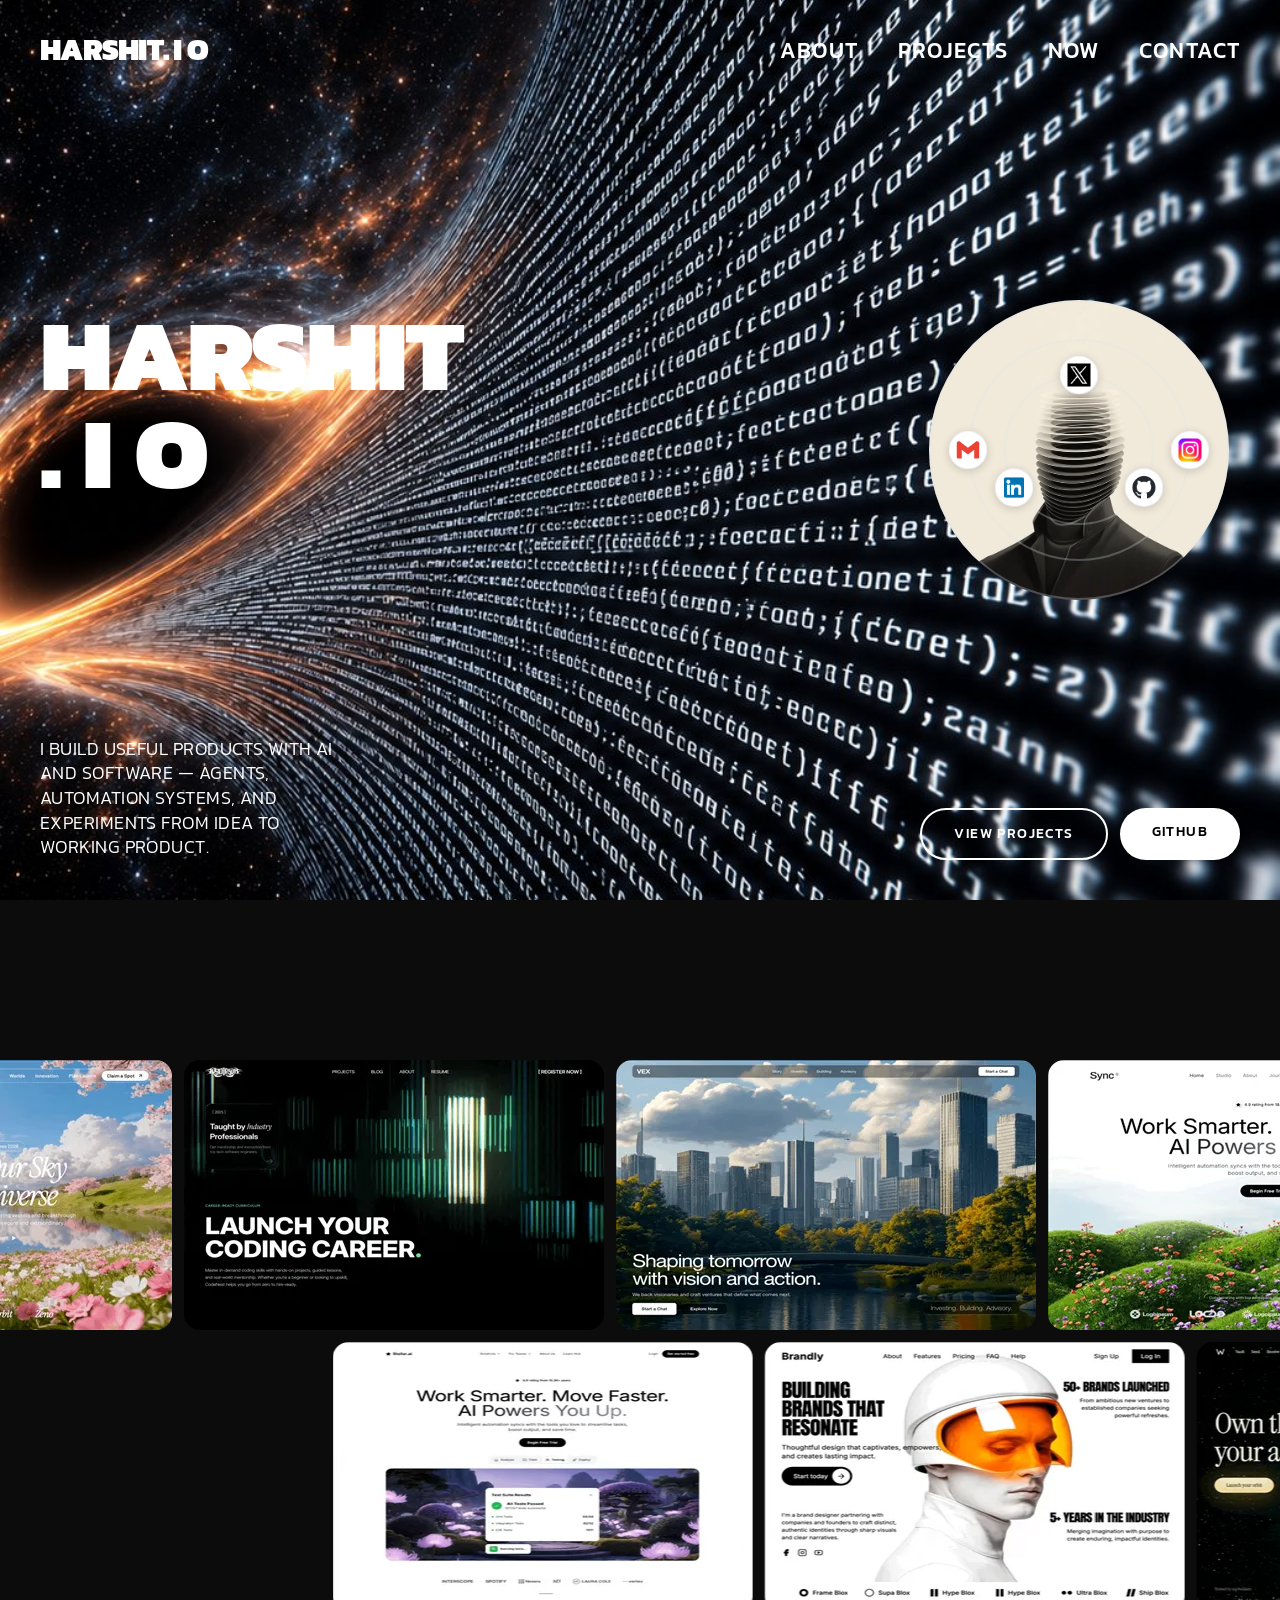
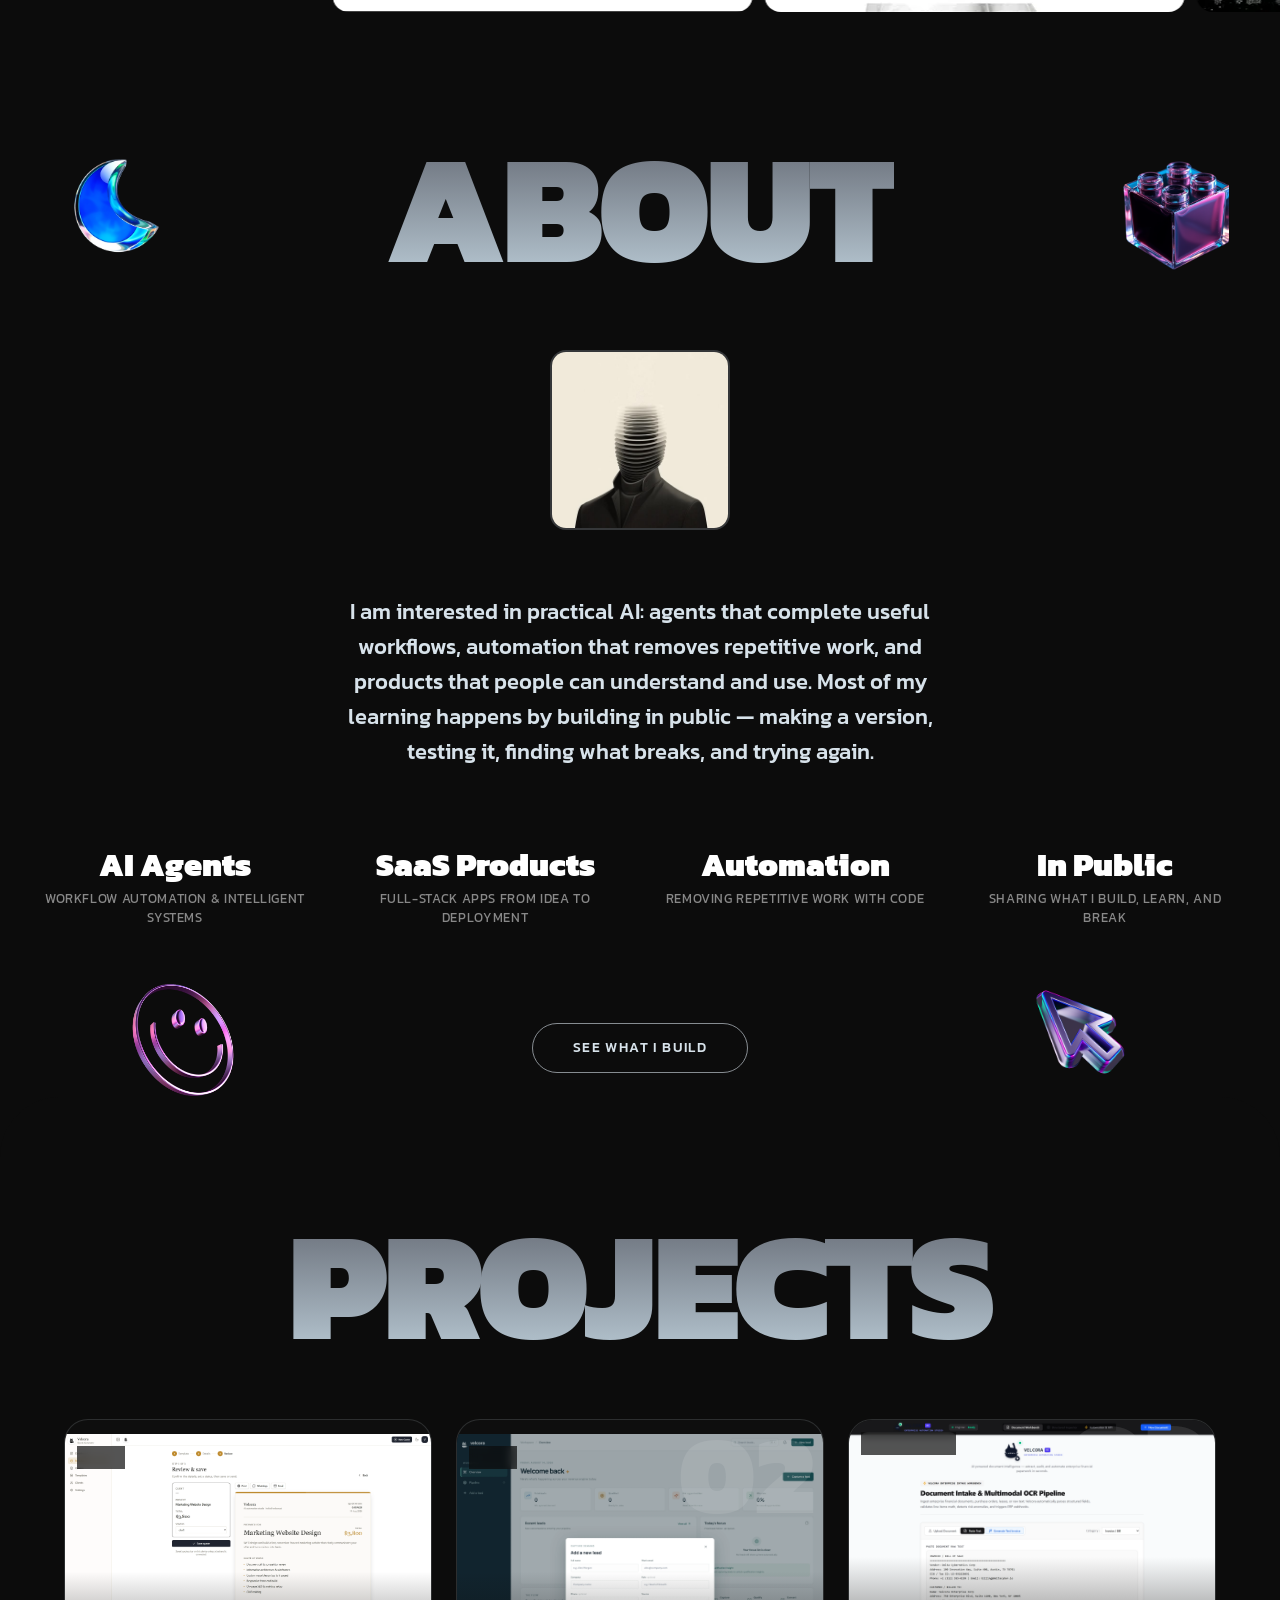
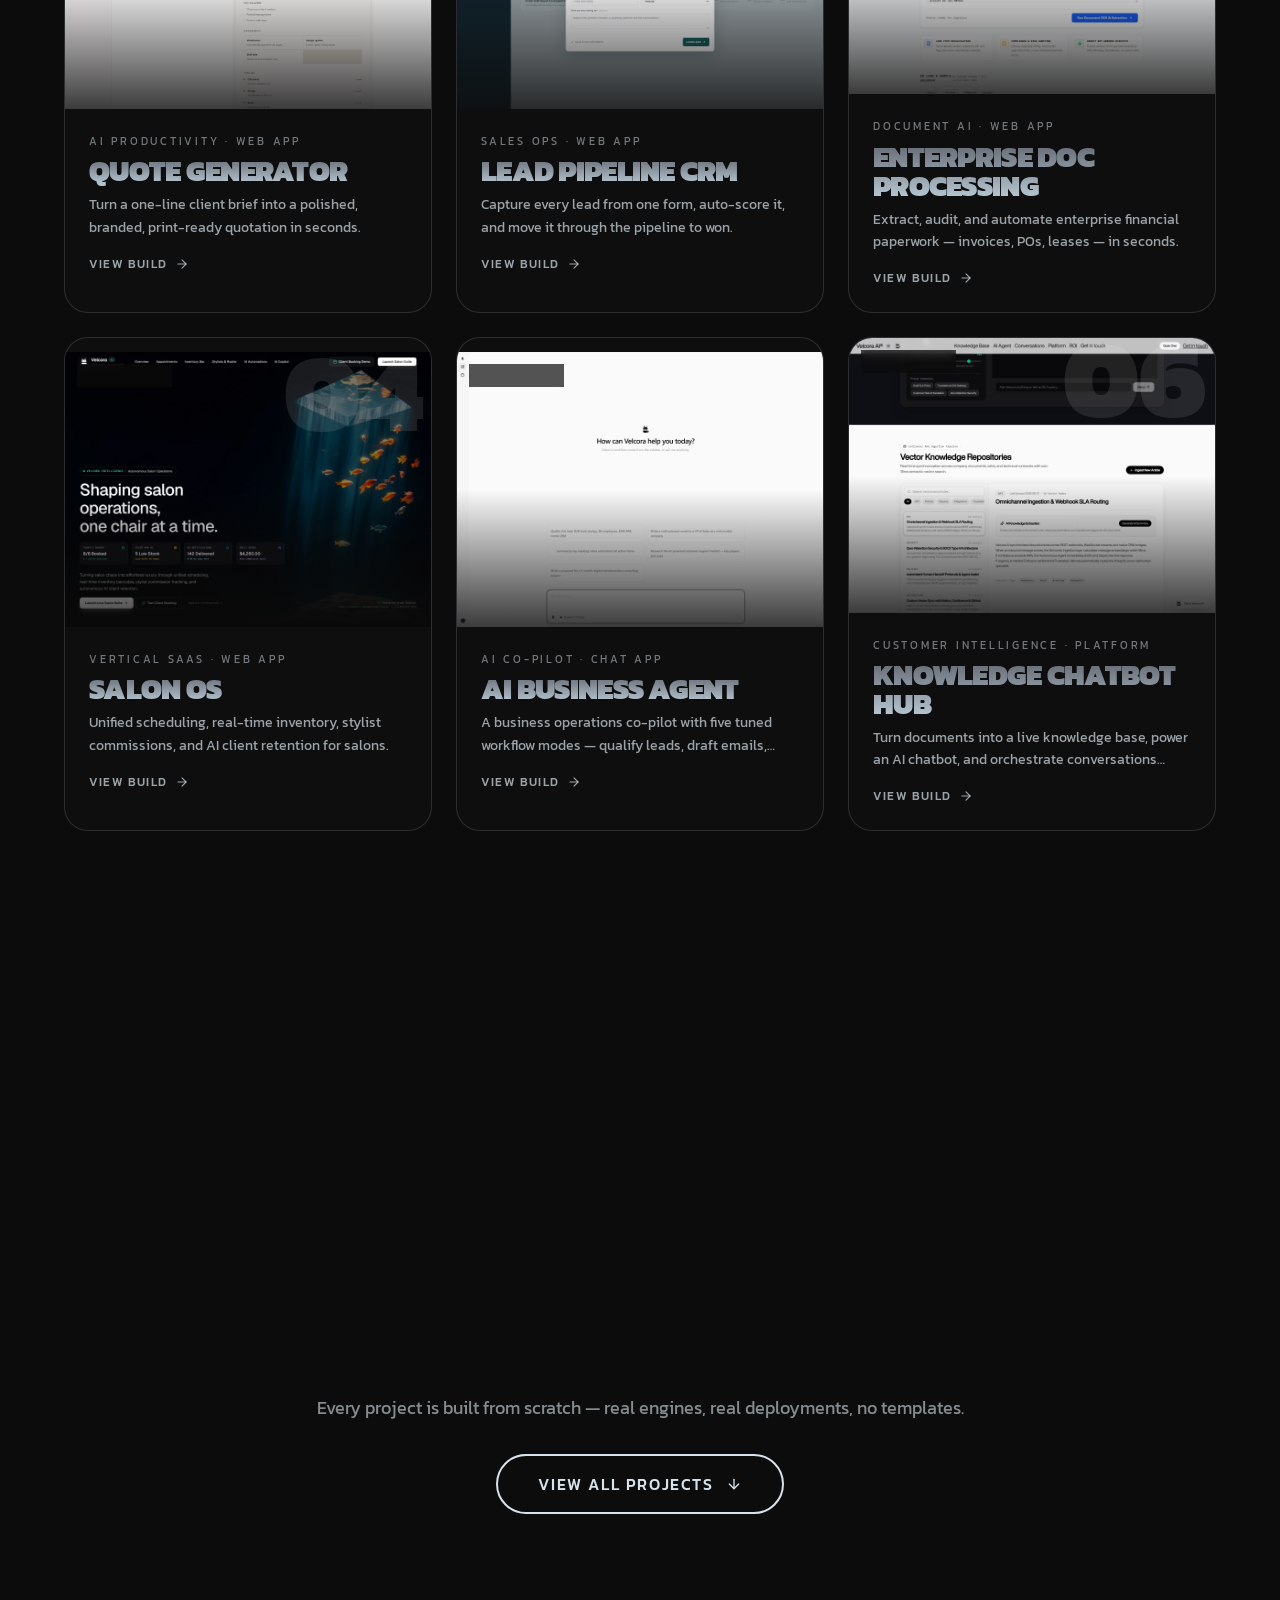
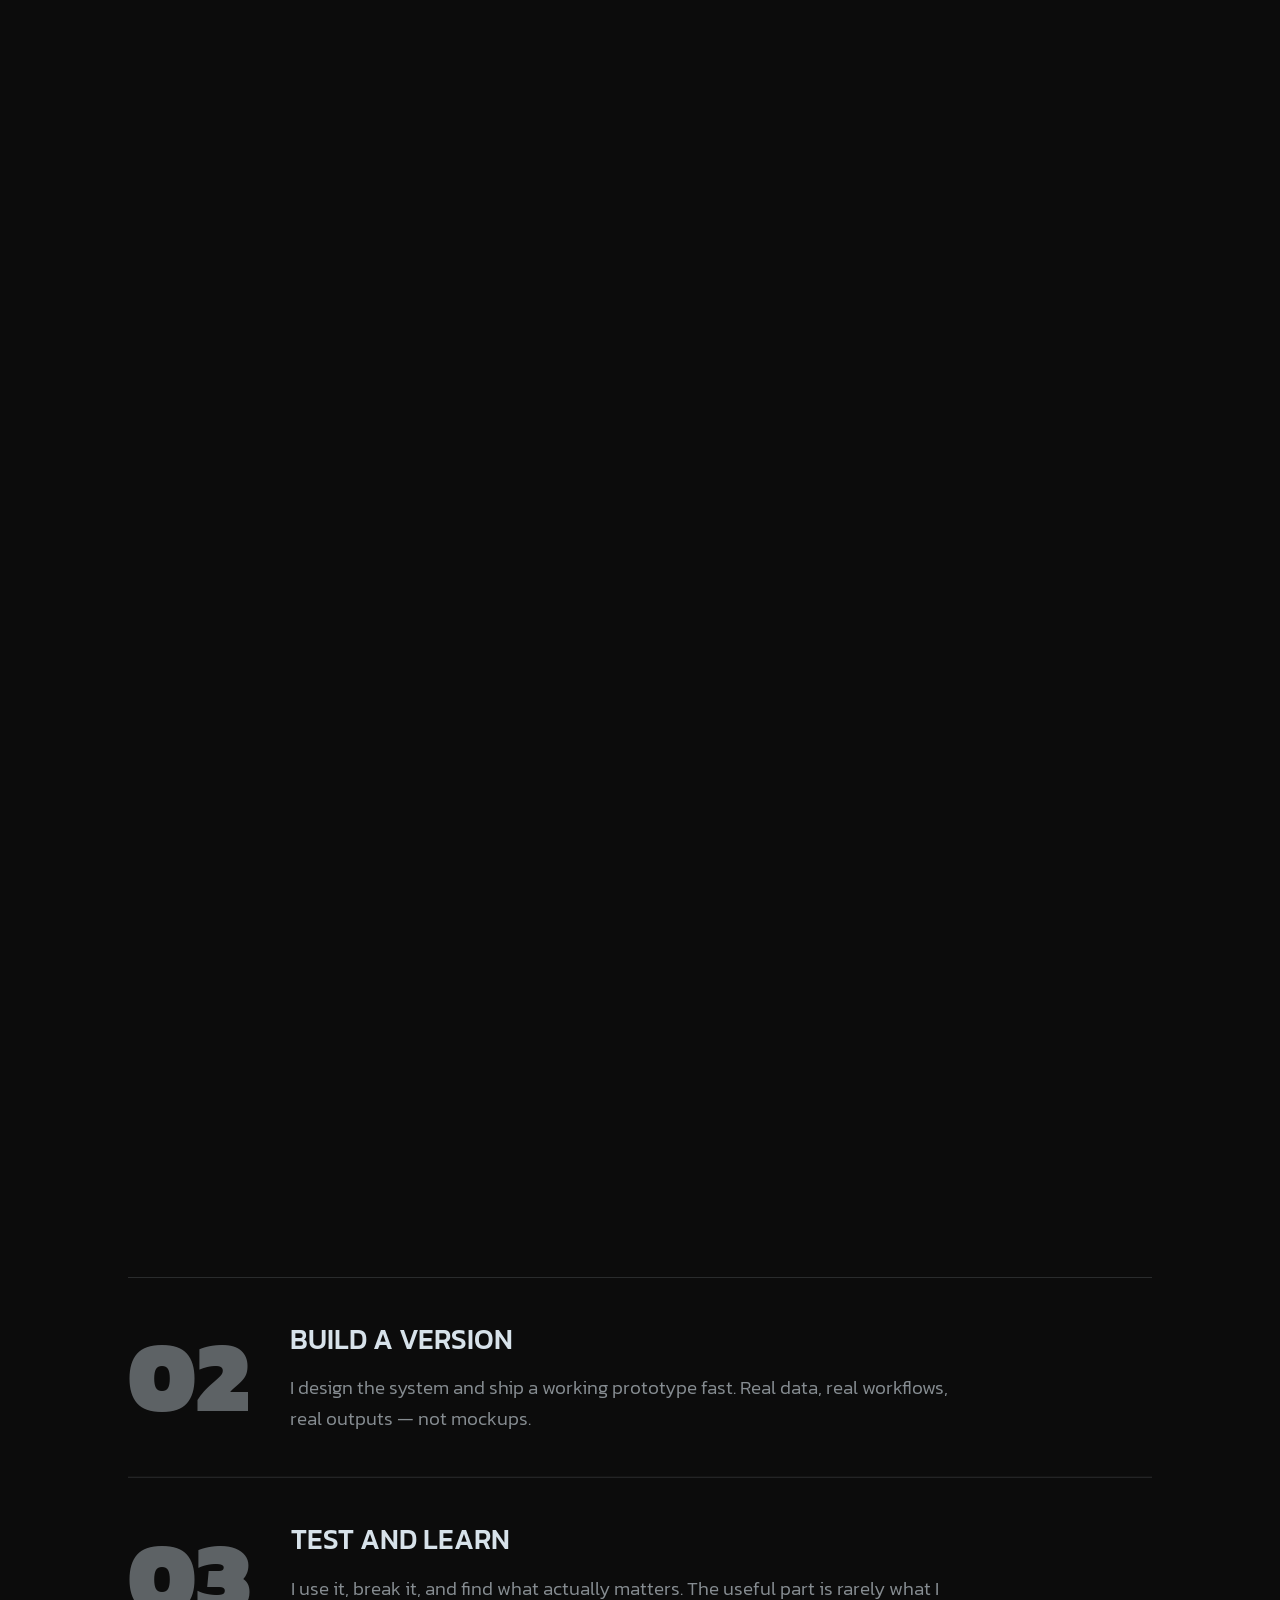
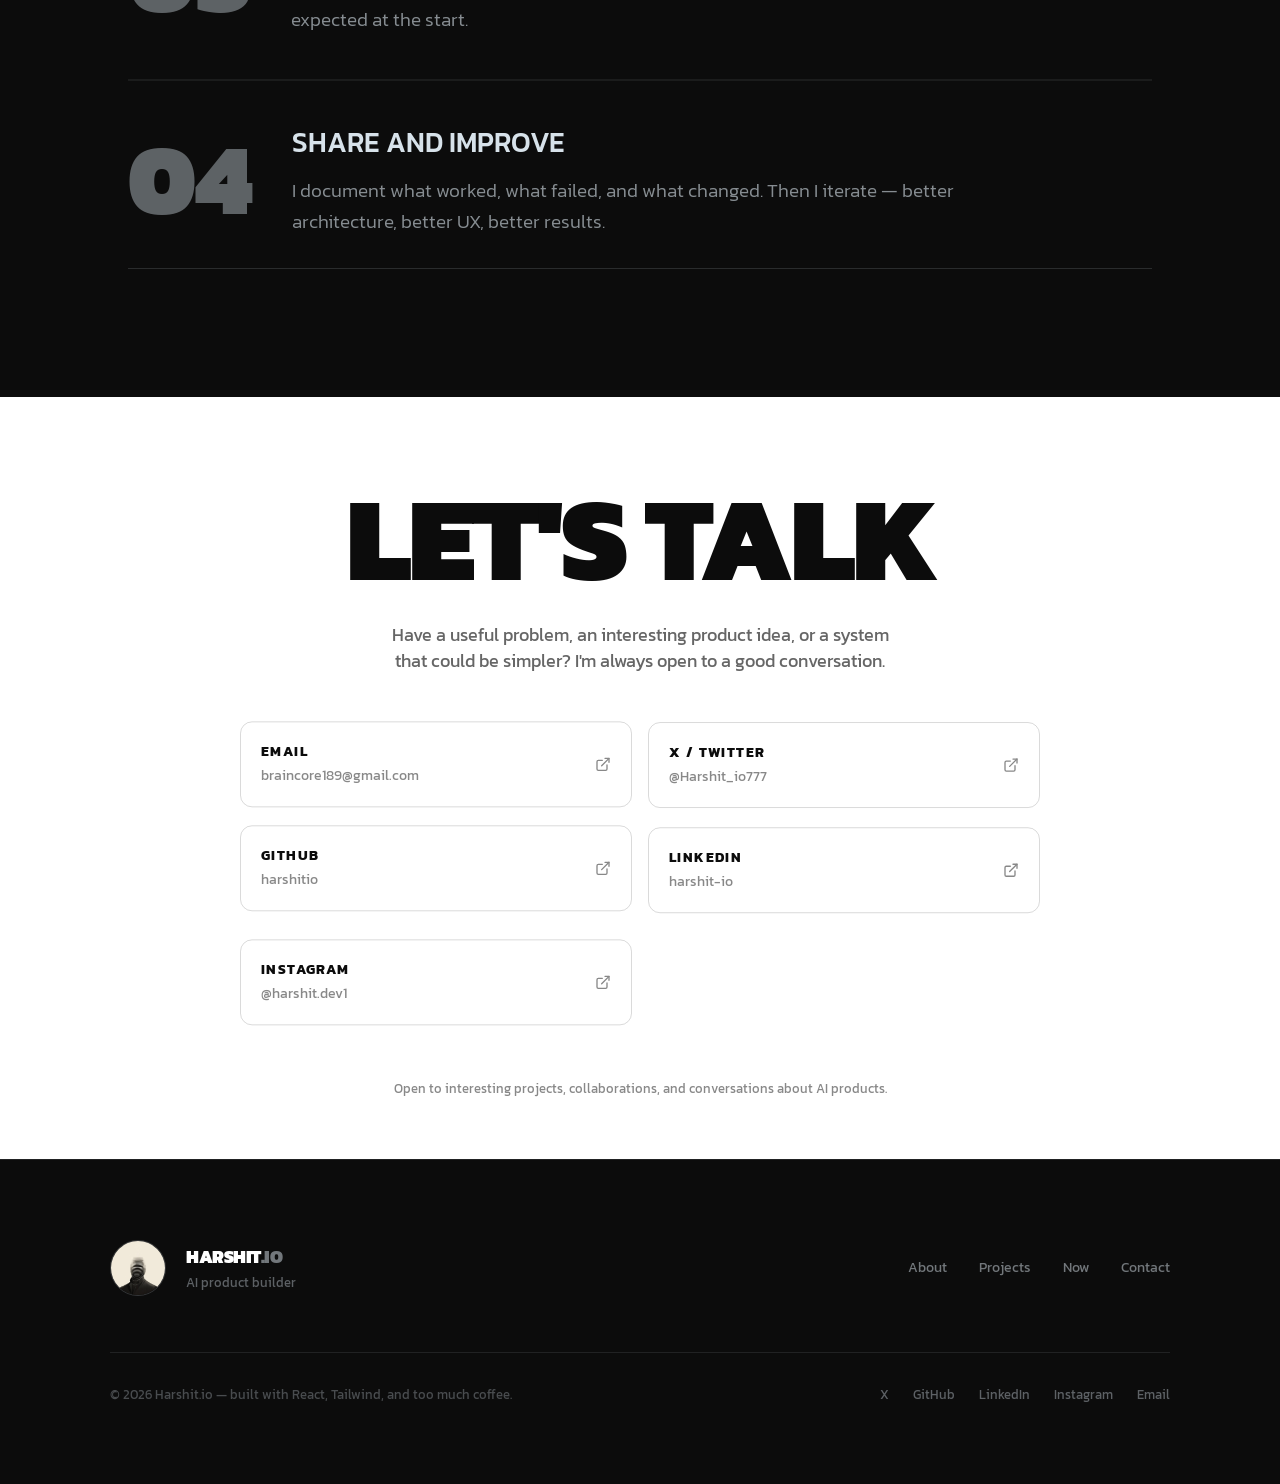
==== index.html @ 34a19efb "Point X links to new profile Harshit_io777" ====
<!doctype html>
<html lang="en">
  <head>
    <meta charset="UTF-8" />
    <meta name="viewport" content="width=device-width, initial-scale=1.0" />
    <title>Harshit — AI Product Builder</title>
    <meta
      name="description"
      content="Harshit builds useful products with AI and software — agents, automation systems, SaaS tools, and experiments from idea to working product."
    />
    <meta name="robots" content="index, follow" />
    <meta name="theme-color" content="#0C0C0C" />
    <link rel="canonical" href="https://harshitio.github.io/" />
    <link rel="icon" type="image/svg+xml" href="/favicon.svg?v=4" />
    <link rel="icon" type="image/png" href="/favicon.png?v=4" />
    <link rel="apple-touch-icon" href="/apple-touch-icon.png?v=4" />

    <meta property="og:type" content="website" />
    <meta property="og:site_name" content="Harshit" />
    <meta property="og:title" content="Harshit — AI Product Builder" />
    <meta
      property="og:description"
      content="AI agents, automation systems, and experiments from idea to working product."
    />
    <meta property="og:url" content="https://harshitio.github.io/" />
    <meta property="og:image" content="https://harshitio.github.io/og-image.jpg" />
    <meta property="og:image:width" content="1200" />
    <meta property="og:image:height" content="630" />
    <meta property="og:image:alt" content="Harshit" />
    <meta name="twitter:card" content="summary_large_image" />
    <meta name="twitter:title" content="Harshit — AI Product Builder" />
    <meta
      name="twitter:description"
      content="AI agents, automation systems, and experiments from idea to working product."
    />
    <meta name="twitter:image" content="https://harshitio.github.io/og-image.jpg" />

    <link rel="preconnect" href="https://fonts.googleapis.com" />
    <link rel="preconnect" href="https://fonts.gstatic.com" crossorigin />
    <link
      href="https://fonts.googleapis.com/css2?family=Kanit:wght@300;400;500;600;700;900&display=swap"
      rel="stylesheet"
    />
    <link
      rel="preload"
      as="image"
      href="/hero/blackhole.jpg"
      fetchpriority="high"
    />

    <script type="application/ld+json">
      {
        "@context": "https://schema.org",
        "@type": "Person",
        "name": "Harshit",
        "url": "https://harshitio.github.io",
        "jobTitle": "AI Product Builder",
        "description": "Builds useful products with AI and software — agents, automation systems, SaaS tools, and experiments.",
        "sameAs": [
          "https://x.com/Harshit_io777",
          "https://github.com/harshitio",
          "https://www.linkedin.com/in/harshit-io-43661b42b/"
        ]
      }
    </script>
    <script type="module" crossorigin src="/assets/index-DzTo0G8E.js"></script>
    <link rel="stylesheet" crossorigin href="/assets/index-vPyxjmoS.css">
  </head>
  <body>
    <div id="root"></div>
  </body>
</html>
---- assets/index-vPyxjmoS.css ----
*,:before,:after{box-sizing:border-box;border:0 solid #e5e7eb}:before,:after{--tw-content:""}html,:host{-webkit-text-size-adjust:100%;tab-size:4;font-feature-settings:normal;font-variation-settings:normal;-webkit-tap-highlight-color:transparent;font-family:ui-sans-serif,system-ui,sans-serif,Apple Color Emoji,Segoe UI Emoji,Segoe UI Symbol,Noto Color Emoji;line-height:1.5}body{line-height:inherit;margin:0}hr{height:0;color:inherit;border-top-width:1px}abbr:where([title]){-webkit-text-decoration:underline dotted;text-decoration:underline dotted}h1,h2,h3,h4,h5,h6{font-size:inherit;font-weight:inherit}a{color:inherit;-webkit-text-decoration:inherit;text-decoration:inherit}b,strong{font-weight:bolder}code,kbd,samp,pre{font-feature-settings:normal;font-variation-settings:normal;font-family:ui-monospace,SFMono-Regular,Menlo,Monaco,Consolas,Liberation Mono,Courier New,monospace;font-size:1em}small{font-size:80%}sub,sup{vertical-align:baseline;font-size:75%;line-height:0;position:relative}sub{bottom:-.25em}sup{top:-.5em}table{text-indent:0;border-color:inherit;border-collapse:collapse}button,input,optgroup,select,textarea{font-feature-settings:inherit;font-variation-settings:inherit;font-family:inherit;font-size:100%;font-weight:inherit;line-height:inherit;color:inherit;margin:0;padding:0}button,select{text-transform:none}button,[type=button],[type=reset],[type=submit]{-webkit-appearance:button;background-color:#0000;background-image:none}:-moz-focusring{outline:auto}:-moz-ui-invalid{box-shadow:none}progress{vertical-align:baseline}::-webkit-inner-spin-button{height:auto}::-webkit-outer-spin-button{height:auto}[type=search]{-webkit-appearance:textfield;outline-offset:-2px}::-webkit-search-decoration{-webkit-appearance:none}::-webkit-file-upload-button{-webkit-appearance:button;font:inherit}summary{display:list-item}blockquote,dl,dd,h1,h2,h3,h4,h5,h6,hr,figure,p,pre{margin:0}fieldset{margin:0;padding:0}legend{padding:0}ol,ul,menu{margin:0;padding:0;list-style:none}dialog{padding:0}textarea{resize:vertical}input::-moz-placeholder{opacity:1;color:#9ca3af}textarea::-moz-placeholder{opacity:1;color:#9ca3af}input::placeholder,textarea::placeholder{opacity:1;color:#9ca3af}button,[role=button]{cursor:pointer}:disabled{cursor:default}img,svg,video,canvas,audio,iframe,embed,object{vertical-align:middle;display:block}img,video{max-width:100%;height:auto}[hidden]{display:none}*,:before,:after,::backdrop{--tw-border-spacing-x:0;--tw-border-spacing-y:0;--tw-translate-x:0;--tw-translate-y:0;--tw-rotate:0;--tw-skew-x:0;--tw-skew-y:0;--tw-scale-x:1;--tw-scale-y:1;--tw-pan-x: ;--tw-pan-y: ;--tw-pinch-zoom: ;--tw-scroll-snap-strictness:proximity;--tw-gradient-from-position: ;--tw-gradient-via-position: ;--tw-gradient-to-position: ;--tw-ordinal: ;--tw-slashed-zero: ;--tw-numeric-figure: ;--tw-numeric-spacing: ;--tw-numeric-fraction: ;--tw-ring-inset: ;--tw-ring-offset-width:0px;--tw-ring-offset-color:#fff;--tw-ring-color:#3b82f680;--tw-ring-offset-shadow:0 0 #0000;--tw-ring-shadow:0 0 #0000;--tw-shadow:0 0 #0000;--tw-shadow-colored:0 0 #0000;--tw-blur: ;--tw-brightness: ;--tw-contrast: ;--tw-grayscale: ;--tw-hue-rotate: ;--tw-invert: ;--tw-saturate: ;--tw-sepia: ;--tw-drop-shadow: ;--tw-backdrop-blur: ;--tw-backdrop-brightness: ;--tw-backdrop-contrast: ;--tw-backdrop-grayscale: ;--tw-backdrop-hue-rotate: ;--tw-backdrop-invert: ;--tw-backdrop-opacity: ;--tw-backdrop-saturate: ;--tw-backdrop-sepia: }.pointer-events-none{pointer-events:none}.invisible{visibility:hidden}.fixed{position:fixed}.absolute{position:absolute}.relative{position:relative}.inset-0{inset:0}.-top-4{top:-1rem}.-top-6{top:-1.5rem}.bottom-16{bottom:4rem}.bottom-6{bottom:1.5rem}.bottom-\[5\%\]{bottom:5%}.left-1\/2{left:50%}.left-3{left:.75rem}.left-6{left:1.5rem}.left-\[2\%\]{left:2%}.left-\[4\%\]{left:4%}.right-0{right:0}.right-2{right:.5rem}.right-3{right:.75rem}.right-4{right:1rem}.right-\[2\%\]{right:2%}.right-\[4\%\]{right:4%}.top-1\/2{top:50%}.top-3{top:.75rem}.top-4{top:1rem}.top-\[16\%\]{top:16%}.top-\[8\%\]{top:8%}.z-0{z-index:0}.z-10{z-index:10}.z-30{z-index:30}.z-50{z-index:50}.col-span-2{grid-column:span 2/span 2}.mx-auto{margin-left:auto;margin-right:auto}.-mt-10{margin-top:-2.5rem}.mb-1{margin-bottom:.25rem}.mb-10{margin-bottom:2.5rem}.mb-12{margin-bottom:3rem}.mb-14{margin-bottom:3.5rem}.mb-16{margin-bottom:4rem}.mb-2{margin-bottom:.5rem}.mb-3{margin-bottom:.75rem}.mb-4{margin-bottom:1rem}.mb-6{margin-bottom:1.5rem}.mb-8{margin-bottom:2rem}.mt-0{margin-top:0}.mt-0\.5{margin-top:.125rem}.mt-1{margin-top:.25rem}.mt-10{margin-top:2.5rem}.mt-12{margin-top:3rem}.mt-14{margin-top:3.5rem}.mt-16{margin-top:4rem}.mt-2{margin-top:.5rem}.mt-4{margin-top:1rem}.mt-6{margin-top:1.5rem}.line-clamp-2{-webkit-line-clamp:2;-webkit-box-orient:vertical;display:-webkit-box;overflow:hidden}.block{display:block}.inline-block{display:inline-block}.flex{display:flex}.inline-flex{display:inline-flex}.grid{display:grid}.hidden{display:none}.aspect-\[16\/10\]{aspect-ratio:16/10}.aspect-\[4\/3\]{aspect-ratio:4/3}.h-11{height:2.75rem}.h-14{height:3.5rem}.h-2{height:.5rem}.h-\[120px\]{height:120px}.h-full{height:100%}.h-screen{height:100vh}.max-h-\[82vh\]{max-height:82vh}.min-h-screen{min-height:100vh}.w-11{width:2.75rem}.w-14{width:3.5rem}.w-2{width:.5rem}.w-5{width:1.25rem}.w-6{width:1.5rem}.w-\[120px\]{width:120px}.w-\[70px\]{width:70px}.w-\[80px\]{width:80px}.w-\[90px\]{width:90px}.w-full{width:100%}.min-w-0{min-width:0}.max-w-2xl{max-width:42rem}.max-w-3xl{max-width:48rem}.max-w-5xl{max-width:64rem}.max-w-6xl{max-width:72rem}.max-w-\[1100px\]{max-width:1100px}.max-w-\[160px\]{max-width:160px}.max-w-\[600px\]{max-width:600px}.max-w-\[800px\]{max-width:800px}.max-w-full{max-width:100%}.max-w-lg{max-width:32rem}.max-w-md{max-width:28rem}.flex-1{flex:1}.shrink-0{flex-shrink:0}.-translate-x-1\/2{--tw-translate-x:-50%;transform:translate(var(--tw-translate-x), var(--tw-translate-y)) rotate(var(--tw-rotate)) skewX(var(--tw-skew-x)) skewY(var(--tw-skew-y)) scaleX(var(--tw-scale-x)) scaleY(var(--tw-scale-y))}.-translate-y-1\/2{--tw-translate-y:-50%;transform:translate(var(--tw-translate-x), var(--tw-translate-y)) rotate(var(--tw-rotate)) skewX(var(--tw-skew-x)) skewY(var(--tw-skew-y)) scaleX(var(--tw-scale-x)) scaleY(var(--tw-scale-y))}.-translate-y-\[5\%\]{--tw-translate-y:-5%;transform:translate(var(--tw-translate-x), var(--tw-translate-y)) rotate(var(--tw-rotate)) skewX(var(--tw-skew-x)) skewY(var(--tw-skew-y)) scaleX(var(--tw-scale-x)) scaleY(var(--tw-scale-y))}.transform{transform:translate(var(--tw-translate-x), var(--tw-translate-y)) rotate(var(--tw-rotate)) skewX(var(--tw-skew-x)) skewY(var(--tw-skew-y)) scaleX(var(--tw-scale-x)) scaleY(var(--tw-scale-y))}.cursor-zoom-in{cursor:zoom-in}.select-none{-webkit-user-select:none;user-select:none}.grid-cols-1{grid-template-columns:repeat(1,minmax(0,1fr))}.grid-cols-2{grid-template-columns:repeat(2,minmax(0,1fr))}.flex-col{flex-direction:column}.flex-wrap{flex-wrap:wrap}.items-start{align-items:flex-start}.items-end{align-items:flex-end}.items-center{align-items:center}.justify-center{justify-content:center}.justify-between{justify-content:space-between}.gap-1{gap:.25rem}.gap-1\.5{gap:.375rem}.gap-10{gap:2.5rem}.gap-2{gap:.5rem}.gap-2\.5{gap:.625rem}.gap-3{gap:.75rem}.gap-4{gap:1rem}.gap-5{gap:1.25rem}.gap-6{gap:1.5rem}.gap-x-8{-moz-column-gap:2rem;column-gap:2rem}.gap-y-3{row-gap:.75rem}.overflow-hidden{overflow:hidden}.overflow-x-clip{overflow-x:clip}.rounded{border-radius:.25rem}.rounded-2xl{border-radius:1rem}.rounded-3xl{border-radius:1.5rem}.rounded-full{border-radius:9999px}.rounded-md{border-radius:.375rem}.rounded-xl{border-radius:.75rem}.rounded-t-\[40px\]{border-top-left-radius:40px;border-top-right-radius:40px}.border{border-width:1px}.border-2{border-width:2px}.border-b{border-bottom-width:1px}.border-t{border-top-width:1px}.border-\[\#0C0C0C\]\/15{border-color:#0c0c0c26}.border-\[\#0C0C0C\]\/20{border-color:#0c0c0c33}.border-\[\#D7E2EA\]{--tw-border-opacity:1;border-color:rgb(215 226 234/var(--tw-border-opacity))}.border-\[\#D7E2EA\]\/10{border-color:#d7e2ea1a}.border-\[\#D7E2EA\]\/15{border-color:#d7e2ea26}.border-\[\#D7E2EA\]\/20{border-color:#d7e2ea33}.border-\[\#D7E2EA\]\/30{border-color:#d7e2ea4d}.border-\[\#D7E2EA\]\/60{border-color:#d7e2ea99}.border-\[\#f0f0f0\]{--tw-border-opacity:1;border-color:rgb(240 240 240/var(--tw-border-opacity))}.border-white{--tw-border-opacity:1;border-color:rgb(255 255 255/var(--tw-border-opacity))}.border-white\/10{border-color:#ffffff1a}.border-white\/20{border-color:#fff3}.bg-\[\#0C0C0C\]{--tw-bg-opacity:1;background-color:rgb(12 12 12/var(--tw-bg-opacity))}.bg-\[\#0C0C0C\]\/70{background-color:#0c0c0cb3}.bg-\[\#0E0E0E\]{--tw-bg-opacity:1;background-color:rgb(14 14 14/var(--tw-bg-opacity))}.bg-\[\#D7E2EA\]\/5{background-color:#d7e2ea0d}.bg-\[\#FFFFFF\]{--tw-bg-opacity:1;background-color:rgb(255 255 255/var(--tw-bg-opacity))}.bg-\[\#fafafa\]{--tw-bg-opacity:1;background-color:rgb(250 250 250/var(--tw-bg-opacity))}.bg-black{--tw-bg-opacity:1;background-color:rgb(0 0 0/var(--tw-bg-opacity))}.bg-black\/95{background-color:#000000f2}.bg-white{--tw-bg-opacity:1;background-color:rgb(255 255 255/var(--tw-bg-opacity))}.bg-white\/30{background-color:#ffffff4d}.bg-white\/\[0\.06\]{background-color:#ffffff0f}.bg-gradient-to-t{background-image:linear-gradient(to top, var(--tw-gradient-stops))}.from-\[\#0C0C0C\]{--tw-gradient-from:#0c0c0c var(--tw-gradient-from-position);--tw-gradient-to:#0c0c0c00 var(--tw-gradient-to-position);--tw-gradient-stops:var(--tw-gradient-from), var(--tw-gradient-to)}.via-transparent{--tw-gradient-to:#0000 var(--tw-gradient-to-position);--tw-gradient-stops:var(--tw-gradient-from), transparent var(--tw-gradient-via-position), var(--tw-gradient-to)}.to-transparent{--tw-gradient-to:transparent var(--tw-gradient-to-position)}.object-contain{-o-object-fit:contain;object-fit:contain}.object-cover{-o-object-fit:cover;object-fit:cover}.object-top{-o-object-position:top;object-position:top}.p-4{padding:1rem}.p-5{padding:1.25rem}.p-6{padding:1.5rem}.p-7{padding:1.75rem}.px-2{padding-left:.5rem;padding-right:.5rem}.px-2\.5{padding-left:.625rem;padding-right:.625rem}.px-3{padding-left:.75rem;padding-right:.75rem}.px-4{padding-left:1rem;padding-right:1rem}.px-5{padding-left:1.25rem;padding-right:1.25rem}.px-6{padding-left:1.5rem;padding-right:1.5rem}.px-8{padding-left:2rem;padding-right:2rem}.py-0{padding-top:0;padding-bottom:0}.py-0\.5{padding-top:.125rem;padding-bottom:.125rem}.py-1{padding-top:.25rem;padding-bottom:.25rem}.py-1\.5{padding-top:.375rem;padding-bottom:.375rem}.py-16{padding-top:4rem;padding-bottom:4rem}.py-2{padding-top:.5rem;padding-bottom:.5rem}.py-20{padding-top:5rem;padding-bottom:5rem}.py-3{padding-top:.75rem;padding-bottom:.75rem}.py-3\.5{padding-top:.875rem;padding-bottom:.875rem}.py-8{padding-top:2rem;padding-bottom:2rem}.pb-10{padding-bottom:2.5rem}.pb-16{padding-bottom:4rem}.pb-7{padding-bottom:1.75rem}.pt-20{padding-top:5rem}.pt-24{padding-top:6rem}.pt-4{padding-top:1rem}.pt-6{padding-top:1.5rem}.pt-8{padding-top:2rem}.text-left{text-align:left}.text-center{text-align:center}.text-right{text-align:right}.text-2xl{font-size:1.5rem;line-height:2rem}.text-\[0\.75rem\]{font-size:.75rem}.text-\[0\.7rem\]{font-size:.7rem}.text-\[0\.85rem\]{font-size:.85rem}.text-\[0\.8rem\]{font-size:.8rem}.text-\[10px\]{font-size:10px}.text-\[11px\]{font-size:11px}.text-\[clamp\(0\.65rem\,1vw\,0\.8rem\)\]{font-size:clamp(.65rem,1vw,.8rem)}.text-\[clamp\(0\.75rem\,1\.4vw\,1\.5rem\)\]{font-size:clamp(.75rem,1.4vw,1.5rem)}.text-\[clamp\(0\.85rem\,1\.5vw\,1\.1rem\)\]{font-size:clamp(.85rem,1.5vw,1.1rem)}.text-\[clamp\(0\.85rem\,1\.6vw\,1\.25rem\)\]{font-size:clamp(.85rem,1.6vw,1.25rem)}.text-\[clamp\(0\.85rem\,1\.6vw\,1\.2rem\)\]{font-size:clamp(.85rem,1.6vw,1.2rem)}.text-\[clamp\(0\.9rem\,1\.5vw\,1\.1rem\)\]{font-size:clamp(.9rem,1.5vw,1.1rem)}.text-\[clamp\(1\.2rem\,3vw\,2rem\)\]{font-size:clamp(1.2rem,3vw,2rem)}.text-\[clamp\(1\.3rem\,3vw\,1\.8rem\)\]{font-size:clamp(1.3rem,3vw,1.8rem)}.text-\[clamp\(1rem\,2\.2vw\,2\.1rem\)\]{font-size:clamp(1rem,2.2vw,2.1rem)}.text-\[clamp\(1rem\,2\.2vw\,2rem\)\]{font-size:clamp(1rem,2.2vw,2rem)}.text-\[clamp\(1rem\,2vw\,1\.35rem\)\]{font-size:clamp(1rem,2vw,1.35rem)}.text-\[clamp\(2\.2rem\,6vw\,5rem\)\]{font-size:clamp(2.2rem,6vw,5rem)}.text-\[clamp\(2\.5rem\,10vw\,120px\)\]{font-size:clamp(2.5rem,10vw,120px)}.text-\[clamp\(2\.5rem\,10vw\,140px\)\]{font-size:clamp(2.5rem,10vw,140px)}.text-\[clamp\(2\.5rem\,8vw\,100px\)\]{font-size:clamp(2.5rem,8vw,100px)}.text-\[clamp\(2\.5rem\,9vw\,120px\)\]{font-size:clamp(2.5rem,9vw,120px)}.text-\[clamp\(3rem\,10vw\,140px\)\]{font-size:clamp(3rem,10vw,140px)}.text-\[clamp\(3rem\,12vw\,160px\)\]{font-size:clamp(3rem,12vw,160px)}.text-\[clamp\(3rem\,12vw\,7\.5rem\)\]{font-size:clamp(3rem,12vw,7.5rem)}.text-\[clamp\(4rem\,9vw\,7rem\)\]{font-size:clamp(4rem,9vw,7rem)}.text-\[clamp\(8rem\,24vw\,320px\)\]{font-size:clamp(8rem,24vw,320px)}.text-base{font-size:1rem;line-height:1.5rem}.text-lg{font-size:1.125rem;line-height:1.75rem}.text-sm{font-size:.875rem;line-height:1.25rem}.text-xl{font-size:1.25rem;line-height:1.75rem}.text-xs{font-size:.75rem;line-height:1rem}.font-black{font-weight:900}.font-bold{font-weight:700}.font-light{font-weight:300}.font-medium{font-weight:500}.font-semibold{font-weight:600}.uppercase{text-transform:uppercase}.italic{font-style:italic}.leading-\[0\.95\]{line-height:.95}.leading-none{line-height:1}.leading-relaxed{line-height:1.625}.leading-snug{line-height:1.375}.leading-tight{line-height:1.25}.tracking-\[0\.15em\]{letter-spacing:.15em}.tracking-\[0\.25em\]{letter-spacing:.25em}.tracking-\[0\.2em\]{letter-spacing:.2em}.tracking-\[0\.3em\]{letter-spacing:.3em}.tracking-tight{letter-spacing:-.025em}.tracking-wide{letter-spacing:.025em}.tracking-wider{letter-spacing:.05em}.tracking-widest{letter-spacing:.1em}.text-\[\#0C0C0C\]{--tw-text-opacity:1;color:rgb(12 12 12/var(--tw-text-opacity))}.text-\[\#666\]{--tw-text-opacity:1;color:rgb(102 102 102/var(--tw-text-opacity))}.text-\[\#888\]{--tw-text-opacity:1;color:rgb(136 136 136/var(--tw-text-opacity))}.text-\[\#D7E2EA\]{--tw-text-opacity:1;color:rgb(215 226 234/var(--tw-text-opacity))}.text-\[\#D7E2EA\]\/30{color:#d7e2ea4d}.text-\[\#D7E2EA\]\/40{color:#d7e2ea66}.text-\[\#D7E2EA\]\/50{color:#d7e2ea80}.text-\[\#D7E2EA\]\/60{color:#d7e2ea99}.text-\[\#D7E2EA\]\/70{color:#d7e2eab3}.text-\[\#D7E2EA\]\/80{color:#d7e2eacc}.text-\[\#D7E2EA\]\/85{color:#d7e2ead9}.text-\[\#D7E2EA\]\/\[0\.06\]{color:#d7e2ea0f}.text-\[\#bbb\]{--tw-text-opacity:1;color:rgb(187 187 187/var(--tw-text-opacity))}.text-black{--tw-text-opacity:1;color:rgb(0 0 0/var(--tw-text-opacity))}.text-white{--tw-text-opacity:1;color:rgb(255 255 255/var(--tw-text-opacity))}.text-white\/70{color:#ffffffb3}.text-white\/80{color:#fffc}.text-white\/\[0\.10\]{color:#ffffff1a}.no-underline{text-decoration-line:none}.opacity-40{opacity:.4}.opacity-60{opacity:.6}.opacity-80{opacity:.8}.shadow-2xl{--tw-shadow:0 25px 50px -12px #00000040;--tw-shadow-colored:0 25px 50px -12px var(--tw-shadow-color);box-shadow:var(--tw-ring-offset-shadow,0 0 #0000), var(--tw-ring-shadow,0 0 #0000), var(--tw-shadow)}.outline{outline-style:solid}.ring{--tw-ring-offset-shadow:var(--tw-ring-inset) 0 0 0 var(--tw-ring-offset-width) var(--tw-ring-offset-color);--tw-ring-shadow:var(--tw-ring-inset) 0 0 0 calc(3px + var(--tw-ring-offset-width)) var(--tw-ring-color);box-shadow:var(--tw-ring-offset-shadow), var(--tw-ring-shadow), var(--tw-shadow,0 0 #0000)}.ring-1{--tw-ring-offset-shadow:var(--tw-ring-inset) 0 0 0 var(--tw-ring-offset-width) var(--tw-ring-offset-color);--tw-ring-shadow:var(--tw-ring-inset) 0 0 0 calc(1px + var(--tw-ring-offset-width)) var(--tw-ring-color);box-shadow:var(--tw-ring-offset-shadow), var(--tw-ring-shadow), var(--tw-shadow,0 0 #0000)}.ring-white\/10{--tw-ring-color:#ffffff1a}.filter{filter:var(--tw-blur) var(--tw-brightness) var(--tw-contrast) var(--tw-grayscale) var(--tw-hue-rotate) var(--tw-invert) var(--tw-saturate) var(--tw-sepia) var(--tw-drop-shadow)}.backdrop-blur-sm{--tw-backdrop-blur:blur(4px);-webkit-backdrop-filter:var(--tw-backdrop-blur) var(--tw-backdrop-brightness) var(--tw-backdrop-contrast) var(--tw-backdrop-grayscale) var(--tw-backdrop-hue-rotate) var(--tw-backdrop-invert) var(--tw-backdrop-opacity) var(--tw-backdrop-saturate) var(--tw-backdrop-sepia);backdrop-filter:var(--tw-backdrop-blur) var(--tw-backdrop-brightness) var(--tw-backdrop-contrast) var(--tw-backdrop-grayscale) var(--tw-backdrop-hue-rotate) var(--tw-backdrop-invert) var(--tw-backdrop-opacity) var(--tw-backdrop-saturate) var(--tw-backdrop-sepia)}.transition{transition-property:color,background-color,border-color,text-decoration-color,fill,stroke,opacity,box-shadow,transform,filter,-webkit-backdrop-filter,backdrop-filter;transition-duration:.15s;transition-timing-function:cubic-bezier(.4,0,.2,1)}.transition-\[filter\]{transition-property:filter;transition-duration:.15s;transition-timing-function:cubic-bezier(.4,0,.2,1)}.transition-all{transition-property:all;transition-duration:.15s;transition-timing-function:cubic-bezier(.4,0,.2,1)}.transition-colors{transition-property:color,background-color,border-color,text-decoration-color,fill,stroke;transition-duration:.15s;transition-timing-function:cubic-bezier(.4,0,.2,1)}.transition-opacity{transition-property:opacity;transition-duration:.15s;transition-timing-function:cubic-bezier(.4,0,.2,1)}.transition-transform{transition-property:transform;transition-duration:.15s;transition-timing-function:cubic-bezier(.4,0,.2,1)}.duration-200{transition-duration:.2s}.duration-300{transition-duration:.3s}.duration-500{transition-duration:.5s}html,body,#root{background-color:#0c0c0c}*,:before,:after{box-sizing:border-box;margin:0;padding:0}html{scroll-behavior:smooth}body{font-family:Kanit,sans-serif}section[id],footer[id]{scroll-margin-top:1rem}.hero-heading{background:linear-gradient(#646973 0%,#bbccd7 100%);-webkit-text-fill-color:transparent;-webkit-background-clip:text;background-clip:text}@media (prefers-reduced-motion:reduce){html{scroll-behavior:auto}*,:before,:after{transition-duration:.01ms!important;animation-duration:.01ms!important;animation-iteration-count:1!important}}@property --c5-x1{syntax:"<percentage>";inherits:false;initial-value:10%}@property --c5-y1{syntax:"<percentage>";inherits:false;initial-value:10%}@property --c5-x2{syntax:"<percentage>";inherits:false;initial-value:90%}@property --c5-y2{syntax:"<percentage>";inherits:false;initial-value:10%}@property --c5-x3{syntax:"<percentage>";inherits:false;initial-value:10%}@property --c5-y3{syntax:"<percentage>";inherits:false;initial-value:90%}@property --c5-x4{syntax:"<percentage>";inherits:false;initial-value:90%}@property --c5-y4{syntax:"<percentage>";inherits:false;initial-value:90%}@property --c5-x5{syntax:"<percentage>";inherits:false;initial-value:50%}@property --c5-y5{syntax:"<percentage>";inherits:false;initial-value:50%}@property --c5-s1{syntax:"<percentage>";inherits:false;initial-value:55%}@property --c5-s2{syntax:"<percentage>";inherits:false;initial-value:55%}@property --c5-s3{syntax:"<percentage>";inherits:false;initial-value:55%}@property --c5-s4{syntax:"<percentage>";inherits:false;initial-value:55%}@property --c5-s5{syntax:"<percentage>";inherits:false;initial-value:65%}.c5-animated-gradient{background-color:#7621b0;background-image:radial-gradient(circle at var(--c5-x1) var(--c5-y1), #e9b8ff 0px, transparent var(--c5-s1)), radial-gradient(circle at var(--c5-x2) var(--c5-y2), #b600a8 0px, transparent var(--c5-s2)), radial-gradient(circle at var(--c5-x3) var(--c5-y3), #ff8c42 0px, transparent var(--c5-s3)), radial-gradient(circle at var(--c5-x4) var(--c5-y4), #ffc98a 0px, transparent var(--c5-s4)), radial-gradient(circle at var(--c5-x5) var(--c5-y5), #8a2be2 0px, transparent var(--c5-s5));animation:5s ease-in-out infinite c5-blob1,6s ease-in-out infinite c5-blob2,5.5s ease-in-out infinite c5-blob3,6.5s ease-in-out infinite c5-blob4,4s ease-in-out infinite c5-blob5,3.5s ease-in-out infinite c5-size1,4.2s ease-in-out infinite c5-size2,3.8s ease-in-out infinite c5-size3,4.6s ease-in-out infinite c5-size4,3s ease-in-out infinite c5-size5}@keyframes c5-blob1{0%,to{--c5-x1:5%;--c5-y1:5%}25%{--c5-x1:45%;--c5-y1:20%}50%{--c5-x1:30%;--c5-y1:55%}75%{--c5-x1:0%;--c5-y1:30%}}@keyframes c5-blob2{0%,to{--c5-x2:95%;--c5-y2:5%}33%{--c5-x2:55%;--c5-y2:35%}66%{--c5-x2:80%;--c5-y2:65%}}@keyframes c5-blob3{0%,to{--c5-x3:5%;--c5-y3:95%}40%{--c5-x3:45%;--c5-y3:65%}70%{--c5-x3:25%;--c5-y3:100%}}@keyframes c5-blob4{0%,to{--c5-x4:95%;--c5-y4:95%}30%{--c5-x4:60%;--c5-y4:70%}60%{--c5-x4:100%;--c5-y4:50%}}@keyframes c5-blob5{0%,to{--c5-x5:50%;--c5-y5:50%}25%{--c5-x5:70%;--c5-y5:30%}50%{--c5-x5:40%;--c5-y5:70%}75%{--c5-x5:30%;--c5-y5:40%}}@keyframes c5-size1{0%,to{--c5-s1:45%}50%{--c5-s1:80%}}@keyframes c5-size2{0%,to{--c5-s2:45%}50%{--c5-s2:85%}}@keyframes c5-size3{0%,to{--c5-s3:45%}50%{--c5-s3:78%}}@keyframes c5-size4{0%,to{--c5-s4:45%}50%{--c5-s4:82%}}@keyframes c5-size5{0%,to{--c5-s5:50%}50%{--c5-s5:85%}}@media (prefers-reduced-motion:reduce){.c5-animated-gradient{animation:none}}.hover\:scale-105:hover{--tw-scale-x:1.05;--tw-scale-y:1.05;transform:translate(var(--tw-translate-x), var(--tw-translate-y)) rotate(var(--tw-rotate)) skewX(var(--tw-skew-x)) skewY(var(--tw-skew-y)) scaleX(var(--tw-scale-x)) scaleY(var(--tw-scale-y))}.hover\:border-\[\#0C0C0C\]\/40:hover{border-color:#0c0c0c66}.hover\:border-\[\#D7E2EA\]\/45:hover{border-color:#d7e2ea73}.hover\:border-white\/20:hover{border-color:#fff3}.hover\:bg-\[\#D7E2EA\]:hover{--tw-bg-opacity:1;background-color:rgb(215 226 234/var(--tw-bg-opacity))}.hover\:bg-gray-200:hover{--tw-bg-opacity:1;background-color:rgb(229 231 235/var(--tw-bg-opacity))}.hover\:bg-white:hover{--tw-bg-opacity:1;background-color:rgb(255 255 255/var(--tw-bg-opacity))}.hover\:bg-white\/10:hover{background-color:#ffffff1a}.hover\:bg-white\/60:hover{background-color:#fff9}.hover\:text-\[\#0C0C0C\]:hover{--tw-text-opacity:1;color:rgb(12 12 12/var(--tw-text-opacity))}.hover\:text-black:hover{--tw-text-opacity:1;color:rgb(0 0 0/var(--tw-text-opacity))}.hover\:text-white:hover{--tw-text-opacity:1;color:rgb(255 255 255/var(--tw-text-opacity))}.hover\:opacity-70:hover,.focus-visible\:opacity-70:focus-visible{opacity:.7}.group:hover .group-hover\:translate-x-1{--tw-translate-x:.25rem;transform:translate(var(--tw-translate-x), var(--tw-translate-y)) rotate(var(--tw-rotate)) skewX(var(--tw-skew-x)) skewY(var(--tw-skew-y)) scaleX(var(--tw-scale-x)) scaleY(var(--tw-scale-y))}.group:hover .group-hover\:scale-\[1\.04\]{--tw-scale-x:1.04;--tw-scale-y:1.04;transform:translate(var(--tw-translate-x), var(--tw-translate-y)) rotate(var(--tw-rotate)) skewX(var(--tw-skew-x)) skewY(var(--tw-skew-y)) scaleX(var(--tw-scale-x)) scaleY(var(--tw-scale-y))}.group:hover .group-hover\:text-\[\#0C0C0C\]{--tw-text-opacity:1;color:rgb(12 12 12/var(--tw-text-opacity))}.group:hover .group-hover\:text-\[\#D7E2EA\]{--tw-text-opacity:1;color:rgb(215 226 234/var(--tw-text-opacity))}.group:hover .group-hover\:brightness-110{--tw-brightness:brightness(1.1);filter:var(--tw-blur) var(--tw-brightness) var(--tw-contrast) var(--tw-grayscale) var(--tw-hue-rotate) var(--tw-invert) var(--tw-saturate) var(--tw-sepia) var(--tw-drop-shadow)}@media (width<=900px){.max-\[900px\]\:py-\[60px\]{padding-top:60px;padding-bottom:60px}}@media (width<=480px){.max-\[480px\]\:inline-block{display:inline-block}.max-\[480px\]\:hidden{display:none}}@media (width>=640px){.sm\:-top-10{top:-2.5rem}.sm\:bottom-20{bottom:5rem}.sm\:left-6{left:1.5rem}.sm\:left-\[3\%\]{left:3%}.sm\:left-\[7\%\]{left:7%}.sm\:right-6{right:1.5rem}.sm\:right-\[3\%\]{right:3%}.sm\:right-\[7\%\]{right:7%}.sm\:top-6{top:1.5rem}.sm\:-mt-12{margin-top:-3rem}.sm\:mb-14{margin-bottom:3.5rem}.sm\:mb-20{margin-bottom:5rem}.sm\:mt-20{margin-top:5rem}.sm\:h-\[150px\]{height:150px}.sm\:w-\[100px\]{width:100px}.sm\:w-\[110px\]{width:110px}.sm\:w-\[150px\]{width:150px}.sm\:w-\[90px\]{width:90px}.sm\:max-w-\[220px\]{max-width:220px}.sm\:grid-cols-2{grid-template-columns:repeat(2,minmax(0,1fr))}.sm\:grid-cols-4{grid-template-columns:repeat(4,minmax(0,1fr))}.sm\:flex-row{flex-direction:row}.sm\:items-center{align-items:center}.sm\:gap-10{gap:2.5rem}.sm\:gap-14{gap:3.5rem}.sm\:gap-3{gap:.75rem}.sm\:gap-6{gap:1.5rem}.sm\:rounded-t-\[50px\]{border-top-left-radius:50px;border-top-right-radius:50px}.sm\:p-6{padding:1.5rem}.sm\:p-8{padding:2rem}.sm\:px-10{padding-left:2.5rem;padding-right:2.5rem}.sm\:px-8{padding-left:2rem;padding-right:2rem}.sm\:py-10{padding-top:2.5rem;padding-bottom:2.5rem}.sm\:py-20{padding-top:5rem;padding-bottom:5rem}.sm\:py-24{padding-top:6rem;padding-bottom:6rem}.sm\:py-28{padding-top:7rem;padding-bottom:7rem}.sm\:py-3{padding-top:.75rem;padding-bottom:.75rem}.sm\:py-3\.5{padding-top:.875rem;padding-bottom:.875rem}.sm\:py-4{padding-top:1rem;padding-bottom:1rem}.sm\:pb-24{padding-bottom:6rem}.sm\:pb-8{padding-bottom:2rem}.sm\:pt-24{padding-top:6rem}.sm\:pt-32{padding-top:8rem}.sm\:text-base{font-size:1rem;line-height:1.5rem}.sm\:text-lg{font-size:1.125rem;line-height:1.75rem}.sm\:text-sm{font-size:.875rem;line-height:1.25rem}}@media (width>=768px){.md\:left-10{left:2.5rem}.md\:left-\[10\%\]{left:10%}.md\:left-\[4\%\]{left:4%}.md\:right-\[10\%\]{right:10%}.md\:right-\[4\%\]{right:4%}.md\:-mt-14{margin-top:-3.5rem}.md\:mb-24{margin-bottom:6rem}.md\:mb-28{margin-bottom:7rem}.md\:mt-8{margin-top:2rem}.md\:h-\[180px\]{height:180px}.md\:w-\[110px\]{width:110px}.md\:w-\[130px\]{width:130px}.md\:w-\[140px\]{width:140px}.md\:w-\[180px\]{width:180px}.md\:max-w-\[320px\]{max-width:320px}.md\:grid-cols-2{grid-template-columns:repeat(2,minmax(0,1fr))}.md\:gap-10{gap:2.5rem}.md\:gap-16{gap:4rem}.md\:rounded-t-\[60px\]{border-top-left-radius:60px;border-top-right-radius:60px}.md\:px-10{padding-left:2.5rem;padding-right:2.5rem}.md\:px-12{padding-left:3rem;padding-right:3rem}.md\:py-12{padding-top:3rem;padding-bottom:3rem}.md\:py-28{padding-top:7rem;padding-bottom:7rem}.md\:py-32{padding-top:8rem;padding-bottom:8rem}.md\:py-36{padding-top:9rem;padding-bottom:9rem}.md\:py-4{padding-top:1rem;padding-bottom:1rem}.md\:pb-10{padding-bottom:2.5rem}.md\:pt-28{padding-top:7rem}.md\:pt-40{padding-top:10rem}.md\:pt-8{padding-top:2rem}.md\:text-3xl{font-size:1.875rem;line-height:2.25rem}.md\:text-base{font-size:1rem;line-height:1.5rem}.md\:text-lg{font-size:1.125rem;line-height:1.75rem}}@media (width>=1024px){.lg\:top-1\/2{top:50%}.lg\:block{display:block}.lg\:-translate-y-1\/2{--tw-translate-y:-50%;transform:translate(var(--tw-translate-x), var(--tw-translate-y)) rotate(var(--tw-rotate)) skewX(var(--tw-skew-x)) skewY(var(--tw-skew-y)) scaleX(var(--tw-scale-x)) scaleY(var(--tw-scale-y))}.lg\:grid-cols-2{grid-template-columns:repeat(2,minmax(0,1fr))}.lg\:grid-cols-3{grid-template-columns:repeat(3,minmax(0,1fr))}.lg\:grid-cols-8{grid-template-columns:repeat(8,minmax(0,1fr))}.lg\:gap-14{gap:3.5rem}.lg\:text-\[1\.4rem\]{font-size:1.4rem}.lg\:text-\[clamp\(3\.5rem\,8vw\,7\.5rem\)\]{font-size:clamp(3.5rem,8vw,7.5rem)}}@media (width>=1280px){.xl\:right-\[4\%\]{right:4%}}@media (width>=1024px){.lg\:\[\&\>\*\:first-child\]\:order-2>:first-child{order:2}}.social-orbit{--size:380px;width:var(--size);height:var(--size);animation:1s cubic-bezier(.22,1,.36,1) both orbit-in;position:relative}@media (width<=1280px){.social-orbit{--size:300px}}@keyframes orbit-in{0%{opacity:0;transform:scale(.9)}to{opacity:1;transform:scale(1)}}.orbit-center{width:var(--size);height:var(--size);z-index:0;border-radius:50%;position:absolute;top:50%;left:50%;overflow:hidden;transform:translate(-50%,-50%)}.orbit-center img{-o-object-fit:cover;object-fit:cover;width:100%;height:100%;display:block}.orbit{animation:orbit-spin var(--dur) linear infinite;z-index:2;border:2px solid #d7e2ea47;border-radius:50%;position:absolute;top:50%;left:50%;transform:translate(-50%,-50%)}.orbit-inner{width:calc(var(--size) * .5);height:calc(var(--size) * .5);--r:calc(var(--size) * .25);--dur:30s}.orbit-mid{width:calc(var(--size) * .74);height:calc(var(--size) * .74);--r:calc(var(--size) * .37);--dur:42s}.orbit-outer{width:var(--size);height:var(--size);--r:calc(var(--size) * .47);--dur:54s}.orbit-node{width:0;height:0;transform:rotate(var(--a)) translateY(calc(var(--r) * -1)) rotate(calc(var(--a) * -1));position:absolute;top:50%;left:50%}.orbit-icon{width:calc(var(--size) * .13);height:calc(var(--size) * .13);animation:orbit-spin var(--dur) linear infinite reverse, orbit-glow 3.2s ease-in-out infinite;pointer-events:auto;background:#fff;border:1px solid #00000014;border-radius:50%;justify-content:center;align-items:center;display:flex;position:absolute;top:50%;left:50%;transform:translate(-50%,-50%);box-shadow:0 2px 8px #00000029}.orbit-logo-wrap{justify-content:center;align-items:center;width:100%;height:100%;transition:transform .25s;display:flex}.orbit-icon:hover .orbit-logo-wrap{transform:scale(1.18)}.orbit-logo{-o-object-fit:contain;object-fit:contain;width:62%;height:62%;display:block}.orbit-phone{color:#a068ff;width:55%;height:55%}@keyframes orbit-glow{0%,to{box-shadow:0 2px 8px #00000029}50%{box-shadow:0 2px 16px #00000047}}@keyframes orbit-spin{0%{transform:translate(-50%,-50%)rotate(0)}to{transform:translate(-50%,-50%)rotate(360deg)}}
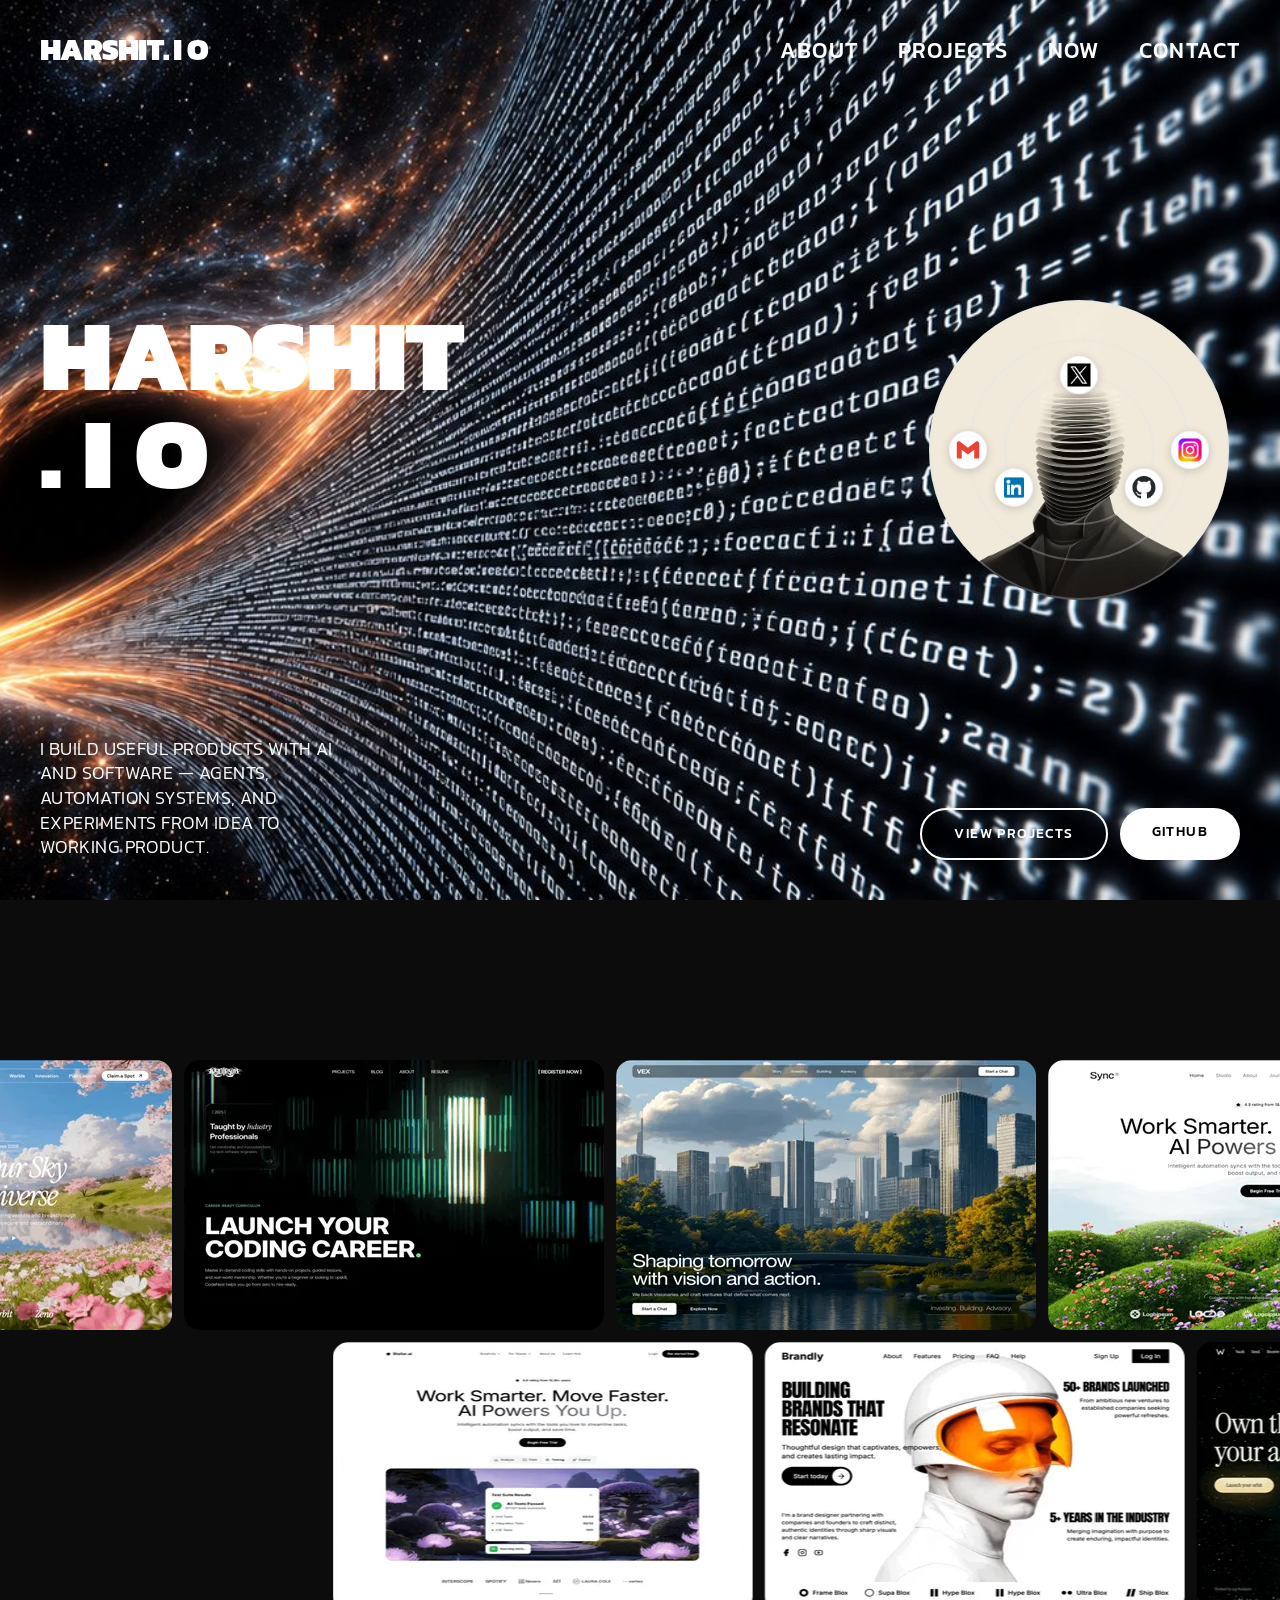
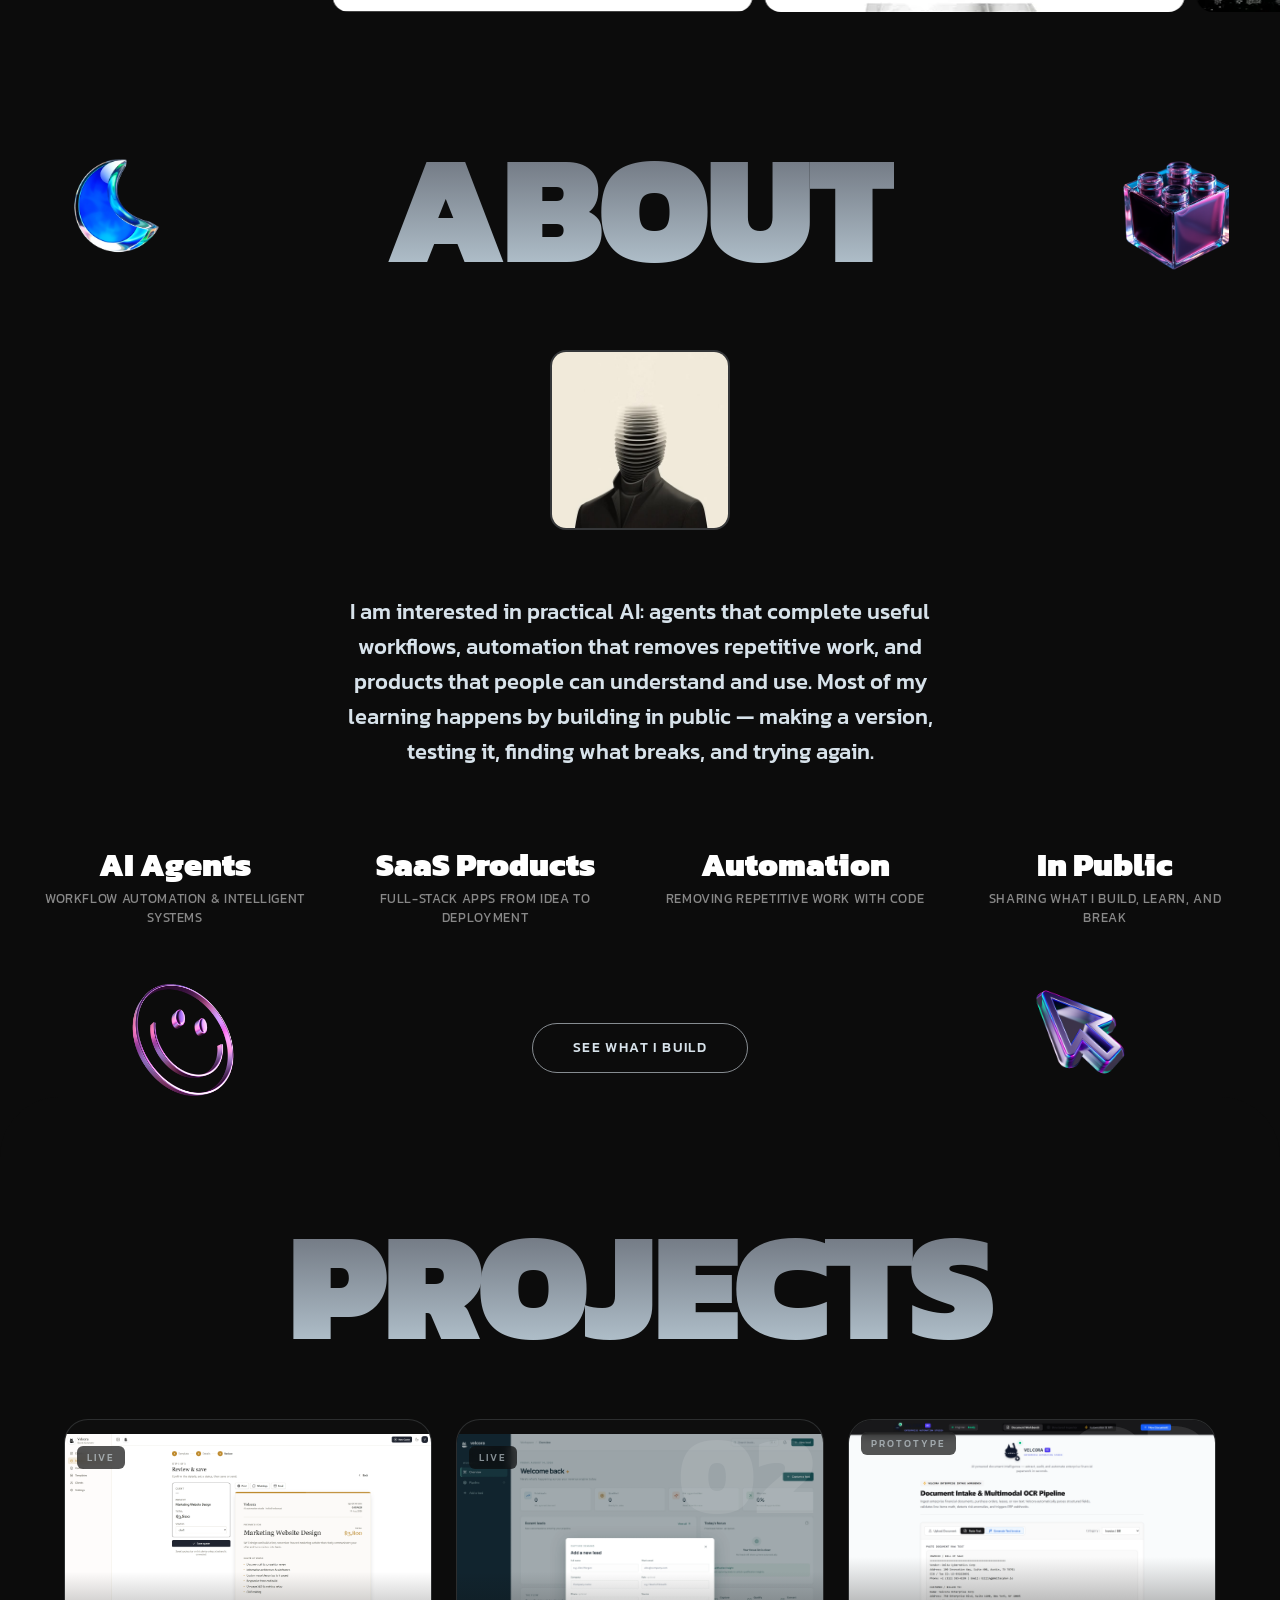
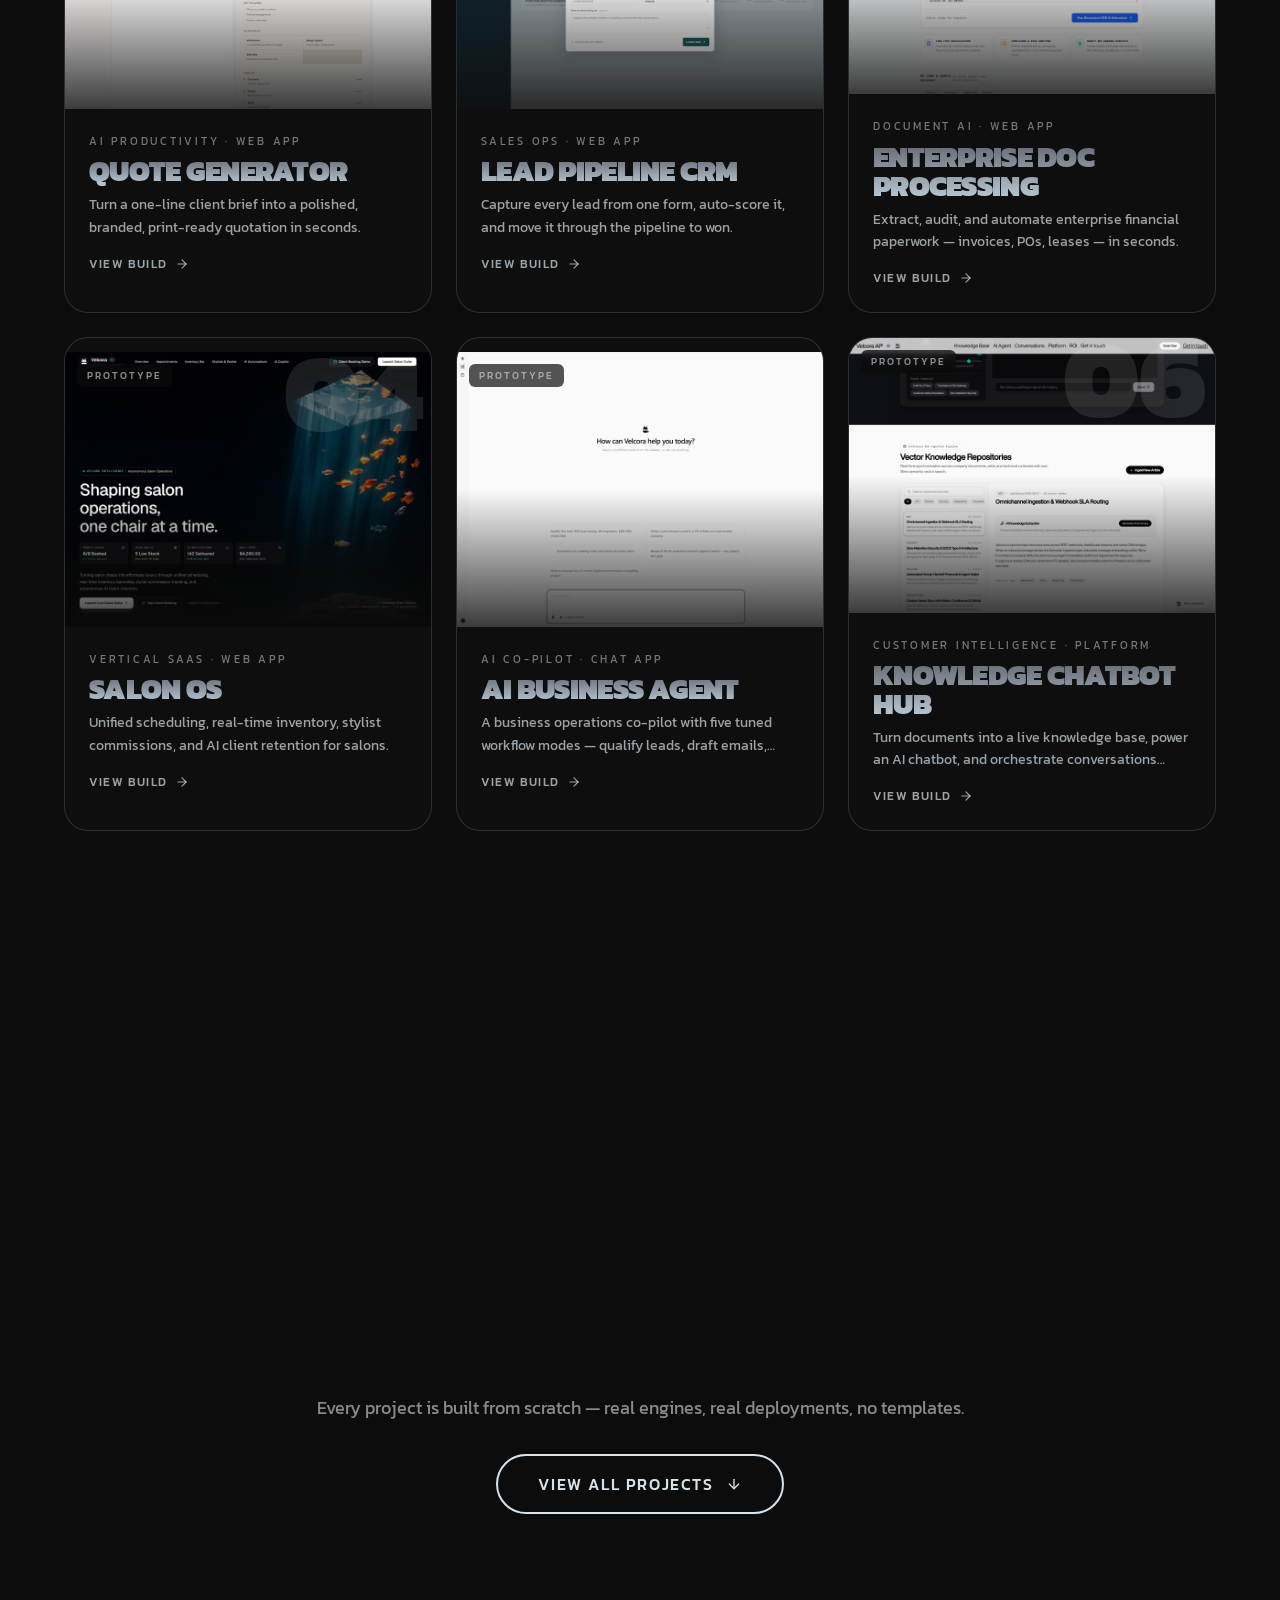
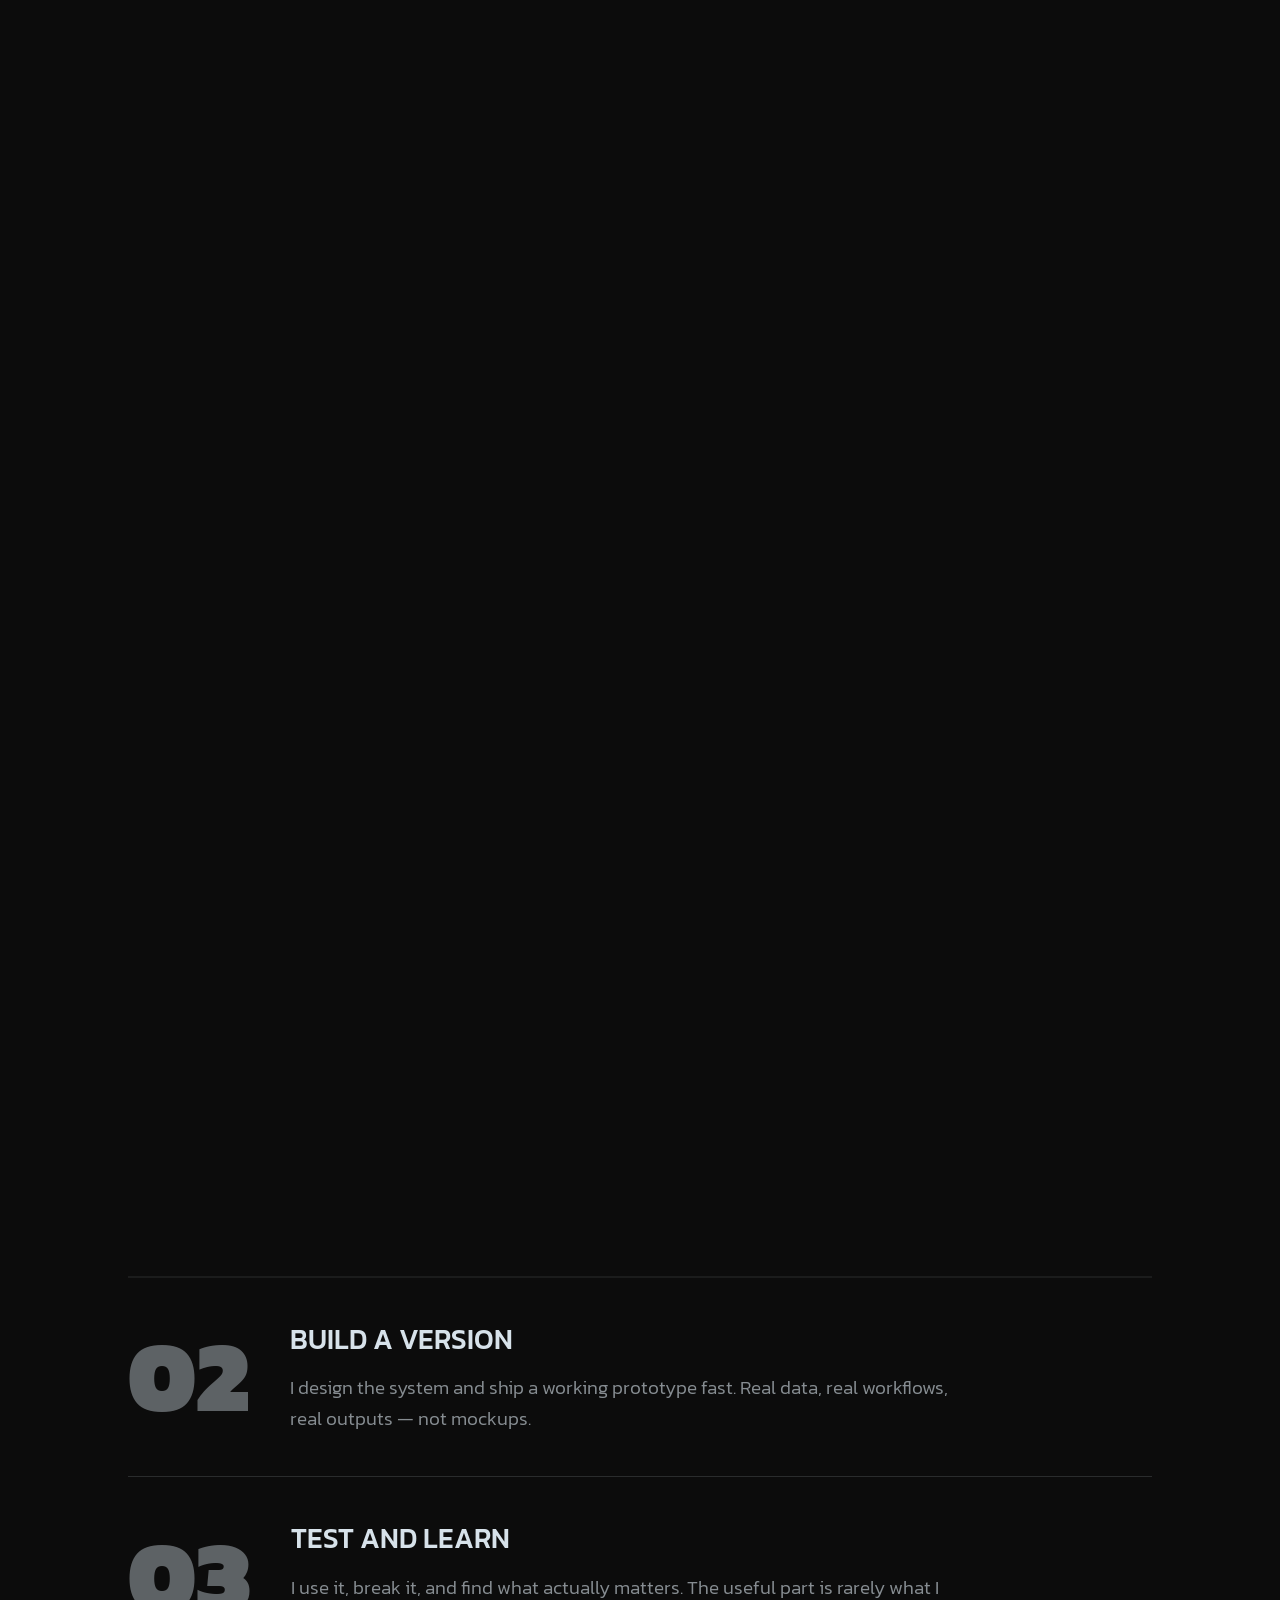
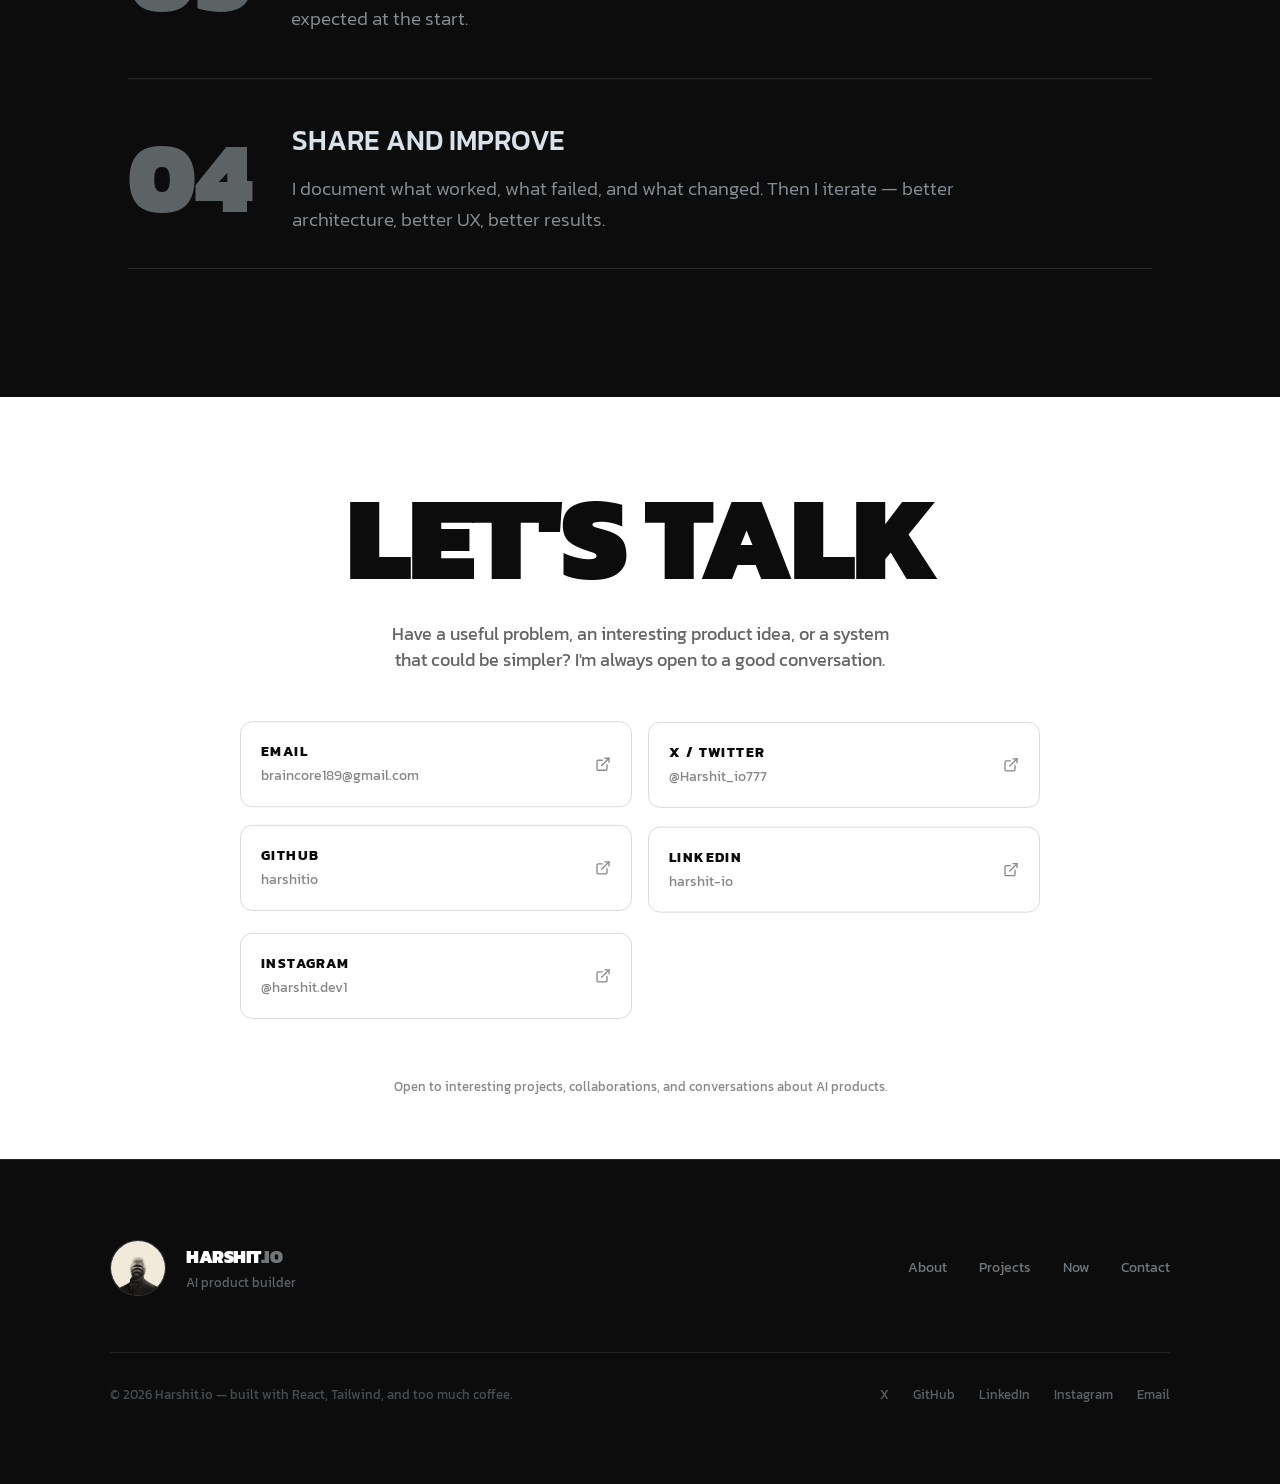
==== commit 7d267448: "Animate hero blackhole: seamless zoom loop plus mouse parallax" ====
--- a/index.html
+++ b/index.html
@@ -63,8 +63,8 @@
         ]
       }
     </script>
-    <script type="module" crossorigin src="/assets/index-DzTo0G8E.js"></script>
-    <link rel="stylesheet" crossorigin href="/assets/index-vPyxjmoS.css">
+    <script type="module" crossorigin src="/assets/index-DEHT_0cq.js"></script>
+    <link rel="stylesheet" crossorigin href="/assets/index-B5GVuJjE.css">
   </head>
   <body>
     <div id="root"></div>
--- a/assets/index-B5GVuJjE.css
+++ b/assets/index-B5GVuJjE.css
@@ -0,0 +1 @@
+*,:before,:after{box-sizing:border-box;border:0 solid #e5e7eb}:before,:after{--tw-content:""}html,:host{-webkit-text-size-adjust:100%;tab-size:4;font-feature-settings:normal;font-variation-settings:normal;-webkit-tap-highlight-color:transparent;font-family:ui-sans-serif,system-ui,sans-serif,Apple Color Emoji,Segoe UI Emoji,Segoe UI Symbol,Noto Color Emoji;line-height:1.5}body{line-height:inherit;margin:0}hr{height:0;color:inherit;border-top-width:1px}abbr:where([title]){-webkit-text-decoration:underline dotted;text-decoration:underline dotted}h1,h2,h3,h4,h5,h6{font-size:inherit;font-weight:inherit}a{color:inherit;-webkit-text-decoration:inherit;text-decoration:inherit}b,strong{font-weight:bolder}code,kbd,samp,pre{font-feature-settings:normal;font-variation-settings:normal;font-family:ui-monospace,SFMono-Regular,Menlo,Monaco,Consolas,Liberation Mono,Courier New,monospace;font-size:1em}small{font-size:80%}sub,sup{vertical-align:baseline;font-size:75%;line-height:0;position:relative}sub{bottom:-.25em}sup{top:-.5em}table{text-indent:0;border-color:inherit;border-collapse:collapse}button,input,optgroup,select,textarea{font-feature-settings:inherit;font-variation-settings:inherit;font-family:inherit;font-size:100%;font-weight:inherit;line-height:inherit;color:inherit;margin:0;padding:0}button,select{text-transform:none}button,[type=button],[type=reset],[type=submit]{-webkit-appearance:button;background-color:#0000;background-image:none}:-moz-focusring{outline:auto}:-moz-ui-invalid{box-shadow:none}progress{vertical-align:baseline}::-webkit-inner-spin-button{height:auto}::-webkit-outer-spin-button{height:auto}[type=search]{-webkit-appearance:textfield;outline-offset:-2px}::-webkit-search-decoration{-webkit-appearance:none}::-webkit-file-upload-button{-webkit-appearance:button;font:inherit}summary{display:list-item}blockquote,dl,dd,h1,h2,h3,h4,h5,h6,hr,figure,p,pre{margin:0}fieldset{margin:0;padding:0}legend{padding:0}ol,ul,menu{margin:0;padding:0;list-style:none}dialog{padding:0}textarea{resize:vertical}input::-moz-placeholder{opacity:1;color:#9ca3af}textarea::-moz-placeholder{opacity:1;color:#9ca3af}input::placeholder,textarea::placeholder{opacity:1;color:#9ca3af}button,[role=button]{cursor:pointer}:disabled{cursor:default}img,svg,video,canvas,audio,iframe,embed,object{vertical-align:middle;display:block}img,video{max-width:100%;height:auto}[hidden]{display:none}*,:before,:after,::backdrop{--tw-border-spacing-x:0;--tw-border-spacing-y:0;--tw-translate-x:0;--tw-translate-y:0;--tw-rotate:0;--tw-skew-x:0;--tw-skew-y:0;--tw-scale-x:1;--tw-scale-y:1;--tw-pan-x: ;--tw-pan-y: ;--tw-pinch-zoom: ;--tw-scroll-snap-strictness:proximity;--tw-gradient-from-position: ;--tw-gradient-via-position: ;--tw-gradient-to-position: ;--tw-ordinal: ;--tw-slashed-zero: ;--tw-numeric-figure: ;--tw-numeric-spacing: ;--tw-numeric-fraction: ;--tw-ring-inset: ;--tw-ring-offset-width:0px;--tw-ring-offset-color:#fff;--tw-ring-color:#3b82f680;--tw-ring-offset-shadow:0 0 #0000;--tw-ring-shadow:0 0 #0000;--tw-shadow:0 0 #0000;--tw-shadow-colored:0 0 #0000;--tw-blur: ;--tw-brightness: ;--tw-contrast: ;--tw-grayscale: ;--tw-hue-rotate: ;--tw-invert: ;--tw-saturate: ;--tw-sepia: ;--tw-drop-shadow: ;--tw-backdrop-blur: ;--tw-backdrop-brightness: ;--tw-backdrop-contrast: ;--tw-backdrop-grayscale: ;--tw-backdrop-hue-rotate: ;--tw-backdrop-invert: ;--tw-backdrop-opacity: ;--tw-backdrop-saturate: ;--tw-backdrop-sepia: }.pointer-events-none{pointer-events:none}.invisible{visibility:hidden}.fixed{position:fixed}.absolute{position:absolute}.relative{position:relative}.-inset-10{inset:-2.5rem}.inset-0{inset:0}.-top-4{top:-1rem}.-top-6{top:-1.5rem}.bottom-16{bottom:4rem}.bottom-6{bottom:1.5rem}.bottom-\[5\%\]{bottom:5%}.left-1\/2{left:50%}.left-3{left:.75rem}.left-6{left:1.5rem}.left-\[2\%\]{left:2%}.left-\[4\%\]{left:4%}.right-0{right:0}.right-2{right:.5rem}.right-3{right:.75rem}.right-4{right:1rem}.right-\[2\%\]{right:2%}.right-\[4\%\]{right:4%}.top-1\/2{top:50%}.top-3{top:.75rem}.top-4{top:1rem}.top-\[16\%\]{top:16%}.top-\[8\%\]{top:8%}.z-0{z-index:0}.z-10{z-index:10}.z-30{z-index:30}.z-50{z-index:50}.col-span-2{grid-column:span 2/span 2}.mx-auto{margin-left:auto;margin-right:auto}.-mt-10{margin-top:-2.5rem}.mb-1{margin-bottom:.25rem}.mb-10{margin-bottom:2.5rem}.mb-12{margin-bottom:3rem}.mb-14{margin-bottom:3.5rem}.mb-16{margin-bottom:4rem}.mb-2{margin-bottom:.5rem}.mb-3{margin-bottom:.75rem}.mb-4{margin-bottom:1rem}.mb-6{margin-bottom:1.5rem}.mb-8{margin-bottom:2rem}.mt-0{margin-top:0}.mt-0\.5{margin-top:.125rem}.mt-1{margin-top:.25rem}.mt-10{margin-top:2.5rem}.mt-12{margin-top:3rem}.mt-14{margin-top:3.5rem}.mt-16{margin-top:4rem}.mt-2{margin-top:.5rem}.mt-4{margin-top:1rem}.mt-6{margin-top:1.5rem}.line-clamp-2{-webkit-line-clamp:2;-webkit-box-orient:vertical;display:-webkit-box;overflow:hidden}.block{display:block}.inline-block{display:inline-block}.flex{display:flex}.inline-flex{display:inline-flex}.grid{display:grid}.hidden{display:none}.aspect-\[16\/10\]{aspect-ratio:16/10}.aspect-\[4\/3\]{aspect-ratio:4/3}.h-11{height:2.75rem}.h-14{height:3.5rem}.h-2{height:.5rem}.h-\[120px\]{height:120px}.h-full{height:100%}.h-screen{height:100vh}.max-h-\[82vh\]{max-height:82vh}.min-h-screen{min-height:100vh}.w-11{width:2.75rem}.w-14{width:3.5rem}.w-2{width:.5rem}.w-5{width:1.25rem}.w-6{width:1.5rem}.w-\[120px\]{width:120px}.w-\[70px\]{width:70px}.w-\[80px\]{width:80px}.w-\[90px\]{width:90px}.w-full{width:100%}.min-w-0{min-width:0}.max-w-2xl{max-width:42rem}.max-w-3xl{max-width:48rem}.max-w-5xl{max-width:64rem}.max-w-6xl{max-width:72rem}.max-w-\[1100px\]{max-width:1100px}.max-w-\[160px\]{max-width:160px}.max-w-\[600px\]{max-width:600px}.max-w-\[800px\]{max-width:800px}.max-w-full{max-width:100%}.max-w-lg{max-width:32rem}.max-w-md{max-width:28rem}.flex-1{flex:1}.shrink-0{flex-shrink:0}.-translate-x-1\/2{--tw-translate-x:-50%;transform:translate(var(--tw-translate-x), var(--tw-translate-y)) rotate(var(--tw-rotate)) skewX(var(--tw-skew-x)) skewY(var(--tw-skew-y)) scaleX(var(--tw-scale-x)) scaleY(var(--tw-scale-y))}.-translate-y-1\/2{--tw-translate-y:-50%;transform:translate(var(--tw-translate-x), var(--tw-translate-y)) rotate(var(--tw-rotate)) skewX(var(--tw-skew-x)) skewY(var(--tw-skew-y)) scaleX(var(--tw-scale-x)) scaleY(var(--tw-scale-y))}.-translate-y-\[5\%\]{--tw-translate-y:-5%;transform:translate(var(--tw-translate-x), var(--tw-translate-y)) rotate(var(--tw-rotate)) skewX(var(--tw-skew-x)) skewY(var(--tw-skew-y)) scaleX(var(--tw-scale-x)) scaleY(var(--tw-scale-y))}.transform{transform:translate(var(--tw-translate-x), var(--tw-translate-y)) rotate(var(--tw-rotate)) skewX(var(--tw-skew-x)) skewY(var(--tw-skew-y)) scaleX(var(--tw-scale-x)) scaleY(var(--tw-scale-y))}.cursor-zoom-in{cursor:zoom-in}.select-none{-webkit-user-select:none;user-select:none}.grid-cols-1{grid-template-columns:repeat(1,minmax(0,1fr))}.grid-cols-2{grid-template-columns:repeat(2,minmax(0,1fr))}.flex-col{flex-direction:column}.flex-wrap{flex-wrap:wrap}.items-start{align-items:flex-start}.items-end{align-items:flex-end}.items-center{align-items:center}.justify-center{justify-content:center}.justify-between{justify-content:space-between}.gap-1{gap:.25rem}.gap-1\.5{gap:.375rem}.gap-10{gap:2.5rem}.gap-2{gap:.5rem}.gap-2\.5{gap:.625rem}.gap-3{gap:.75rem}.gap-4{gap:1rem}.gap-5{gap:1.25rem}.gap-6{gap:1.5rem}.gap-x-8{-moz-column-gap:2rem;column-gap:2rem}.gap-y-3{row-gap:.75rem}.overflow-hidden{overflow:hidden}.overflow-x-clip{overflow-x:clip}.rounded{border-radius:.25rem}.rounded-2xl{border-radius:1rem}.rounded-3xl{border-radius:1.5rem}.rounded-full{border-radius:9999px}.rounded-md{border-radius:.375rem}.rounded-xl{border-radius:.75rem}.rounded-t-\[40px\]{border-top-left-radius:40px;border-top-right-radius:40px}.border{border-width:1px}.border-2{border-width:2px}.border-b{border-bottom-width:1px}.border-t{border-top-width:1px}.border-\[\#0C0C0C\]\/15{border-color:#0c0c0c26}.border-\[\#0C0C0C\]\/20{border-color:#0c0c0c33}.border-\[\#D7E2EA\]{--tw-border-opacity:1;border-color:rgb(215 226 234/var(--tw-border-opacity))}.border-\[\#D7E2EA\]\/10{border-color:#d7e2ea1a}.border-\[\#D7E2EA\]\/15{border-color:#d7e2ea26}.border-\[\#D7E2EA\]\/20{border-color:#d7e2ea33}.border-\[\#D7E2EA\]\/30{border-color:#d7e2ea4d}.border-\[\#D7E2EA\]\/60{border-color:#d7e2ea99}.border-\[\#f0f0f0\]{--tw-border-opacity:1;border-color:rgb(240 240 240/var(--tw-border-opacity))}.border-white{--tw-border-opacity:1;border-color:rgb(255 255 255/var(--tw-border-opacity))}.border-white\/10{border-color:#ffffff1a}.border-white\/20{border-color:#fff3}.bg-\[\#0C0C0C\]{--tw-bg-opacity:1;background-color:rgb(12 12 12/var(--tw-bg-opacity))}.bg-\[\#0C0C0C\]\/70{background-color:#0c0c0cb3}.bg-\[\#0E0E0E\]{--tw-bg-opacity:1;background-color:rgb(14 14 14/var(--tw-bg-opacity))}.bg-\[\#D7E2EA\]\/5{background-color:#d7e2ea0d}.bg-\[\#FFFFFF\]{--tw-bg-opacity:1;background-color:rgb(255 255 255/var(--tw-bg-opacity))}.bg-\[\#fafafa\]{--tw-bg-opacity:1;background-color:rgb(250 250 250/var(--tw-bg-opacity))}.bg-black{--tw-bg-opacity:1;background-color:rgb(0 0 0/var(--tw-bg-opacity))}.bg-black\/95{background-color:#000000f2}.bg-white{--tw-bg-opacity:1;background-color:rgb(255 255 255/var(--tw-bg-opacity))}.bg-white\/30{background-color:#ffffff4d}.bg-white\/\[0\.06\]{background-color:#ffffff0f}.bg-gradient-to-t{background-image:linear-gradient(to top, var(--tw-gradient-stops))}.from-\[\#0C0C0C\]{--tw-gradient-from:#0c0c0c var(--tw-gradient-from-position);--tw-gradient-to:#0c0c0c00 var(--tw-gradient-to-position);--tw-gradient-stops:var(--tw-gradient-from), var(--tw-gradient-to)}.via-transparent{--tw-gradient-to:#0000 var(--tw-gradient-to-position);--tw-gradient-stops:var(--tw-gradient-from), transparent var(--tw-gradient-via-position), var(--tw-gradient-to)}.to-transparent{--tw-gradient-to:transparent var(--tw-gradient-to-position)}.object-contain{-o-object-fit:contain;object-fit:contain}.object-cover{-o-object-fit:cover;object-fit:cover}.object-top{-o-object-position:top;object-position:top}.p-4{padding:1rem}.p-5{padding:1.25rem}.p-6{padding:1.5rem}.p-7{padding:1.75rem}.px-2{padding-left:.5rem;padding-right:.5rem}.px-2\.5{padding-left:.625rem;padding-right:.625rem}.px-3{padding-left:.75rem;padding-right:.75rem}.px-4{padding-left:1rem;padding-right:1rem}.px-5{padding-left:1.25rem;padding-right:1.25rem}.px-6{padding-left:1.5rem;padding-right:1.5rem}.px-8{padding-left:2rem;padding-right:2rem}.py-0{padding-top:0;padding-bottom:0}.py-0\.5{padding-top:.125rem;padding-bottom:.125rem}.py-1{padding-top:.25rem;padding-bottom:.25rem}.py-1\.5{padding-top:.375rem;padding-bottom:.375rem}.py-16{padding-top:4rem;padding-bottom:4rem}.py-2{padding-top:.5rem;padding-bottom:.5rem}.py-20{padding-top:5rem;padding-bottom:5rem}.py-3{padding-top:.75rem;padding-bottom:.75rem}.py-3\.5{padding-top:.875rem;padding-bottom:.875rem}.py-8{padding-top:2rem;padding-bottom:2rem}.pb-10{padding-bottom:2.5rem}.pb-16{padding-bottom:4rem}.pb-7{padding-bottom:1.75rem}.pt-20{padding-top:5rem}.pt-24{padding-top:6rem}.pt-4{padding-top:1rem}.pt-6{padding-top:1.5rem}.pt-8{padding-top:2rem}.text-left{text-align:left}.text-center{text-align:center}.text-right{text-align:right}.text-2xl{font-size:1.5rem;line-height:2rem}.text-\[0\.75rem\]{font-size:.75rem}.text-\[0\.7rem\]{font-size:.7rem}.text-\[0\.85rem\]{font-size:.85rem}.text-\[0\.8rem\]{font-size:.8rem}.text-\[10px\]{font-size:10px}.text-\[11px\]{font-size:11px}.text-\[clamp\(0\.65rem\,1vw\,0\.8rem\)\]{font-size:clamp(.65rem,1vw,.8rem)}.text-\[clamp\(0\.75rem\,1\.4vw\,1\.5rem\)\]{font-size:clamp(.75rem,1.4vw,1.5rem)}.text-\[clamp\(0\.85rem\,1\.5vw\,1\.1rem\)\]{font-size:clamp(.85rem,1.5vw,1.1rem)}.text-\[clamp\(0\.85rem\,1\.6vw\,1\.25rem\)\]{font-size:clamp(.85rem,1.6vw,1.25rem)}.text-\[clamp\(0\.85rem\,1\.6vw\,1\.2rem\)\]{font-size:clamp(.85rem,1.6vw,1.2rem)}.text-\[clamp\(0\.9rem\,1\.5vw\,1\.1rem\)\]{font-size:clamp(.9rem,1.5vw,1.1rem)}.text-\[clamp\(1\.2rem\,3vw\,2rem\)\]{font-size:clamp(1.2rem,3vw,2rem)}.text-\[clamp\(1\.3rem\,3vw\,1\.8rem\)\]{font-size:clamp(1.3rem,3vw,1.8rem)}.text-\[clamp\(1rem\,2\.2vw\,2\.1rem\)\]{font-size:clamp(1rem,2.2vw,2.1rem)}.text-\[clamp\(1rem\,2\.2vw\,2rem\)\]{font-size:clamp(1rem,2.2vw,2rem)}.text-\[clamp\(1rem\,2vw\,1\.35rem\)\]{font-size:clamp(1rem,2vw,1.35rem)}.text-\[clamp\(2\.2rem\,6vw\,5rem\)\]{font-size:clamp(2.2rem,6vw,5rem)}.text-\[clamp\(2\.5rem\,10vw\,120px\)\]{font-size:clamp(2.5rem,10vw,120px)}.text-\[clamp\(2\.5rem\,10vw\,140px\)\]{font-size:clamp(2.5rem,10vw,140px)}.text-\[clamp\(2\.5rem\,8vw\,100px\)\]{font-size:clamp(2.5rem,8vw,100px)}.text-\[clamp\(2\.5rem\,9vw\,120px\)\]{font-size:clamp(2.5rem,9vw,120px)}.text-\[clamp\(3rem\,10vw\,140px\)\]{font-size:clamp(3rem,10vw,140px)}.text-\[clamp\(3rem\,12vw\,160px\)\]{font-size:clamp(3rem,12vw,160px)}.text-\[clamp\(3rem\,12vw\,7\.5rem\)\]{font-size:clamp(3rem,12vw,7.5rem)}.text-\[clamp\(4rem\,9vw\,7rem\)\]{font-size:clamp(4rem,9vw,7rem)}.text-\[clamp\(8rem\,24vw\,320px\)\]{font-size:clamp(8rem,24vw,320px)}.text-base{font-size:1rem;line-height:1.5rem}.text-lg{font-size:1.125rem;line-height:1.75rem}.text-sm{font-size:.875rem;line-height:1.25rem}.text-xl{font-size:1.25rem;line-height:1.75rem}.text-xs{font-size:.75rem;line-height:1rem}.font-black{font-weight:900}.font-bold{font-weight:700}.font-light{font-weight:300}.font-medium{font-weight:500}.font-semibold{font-weight:600}.uppercase{text-transform:uppercase}.italic{font-style:italic}.leading-\[0\.95\]{line-height:.95}.leading-none{line-height:1}.leading-relaxed{line-height:1.625}.leading-snug{line-height:1.375}.leading-tight{line-height:1.25}.tracking-\[0\.15em\]{letter-spacing:.15em}.tracking-\[0\.25em\]{letter-spacing:.25em}.tracking-\[0\.2em\]{letter-spacing:.2em}.tracking-\[0\.3em\]{letter-spacing:.3em}.tracking-tight{letter-spacing:-.025em}.tracking-wide{letter-spacing:.025em}.tracking-wider{letter-spacing:.05em}.tracking-widest{letter-spacing:.1em}.text-\[\#0C0C0C\]{--tw-text-opacity:1;color:rgb(12 12 12/var(--tw-text-opacity))}.text-\[\#666\]{--tw-text-opacity:1;color:rgb(102 102 102/var(--tw-text-opacity))}.text-\[\#888\]{--tw-text-opacity:1;color:rgb(136 136 136/var(--tw-text-opacity))}.text-\[\#D7E2EA\]{--tw-text-opacity:1;color:rgb(215 226 234/var(--tw-text-opacity))}.text-\[\#D7E2EA\]\/30{color:#d7e2ea4d}.text-\[\#D7E2EA\]\/40{color:#d7e2ea66}.text-\[\#D7E2EA\]\/50{color:#d7e2ea80}.text-\[\#D7E2EA\]\/60{color:#d7e2ea99}.text-\[\#D7E2EA\]\/70{color:#d7e2eab3}.text-\[\#D7E2EA\]\/80{color:#d7e2eacc}.text-\[\#D7E2EA\]\/85{color:#d7e2ead9}.text-\[\#D7E2EA\]\/\[0\.06\]{color:#d7e2ea0f}.text-\[\#bbb\]{--tw-text-opacity:1;color:rgb(187 187 187/var(--tw-text-opacity))}.text-black{--tw-text-opacity:1;color:rgb(0 0 0/var(--tw-text-opacity))}.text-white{--tw-text-opacity:1;color:rgb(255 255 255/var(--tw-text-opacity))}.text-white\/70{color:#ffffffb3}.text-white\/80{color:#fffc}.text-white\/\[0\.10\]{color:#ffffff1a}.no-underline{text-decoration-line:none}.opacity-40{opacity:.4}.opacity-60{opacity:.6}.opacity-80{opacity:.8}.shadow-2xl{--tw-shadow:0 25px 50px -12px #00000040;--tw-shadow-colored:0 25px 50px -12px var(--tw-shadow-color);box-shadow:var(--tw-ring-offset-shadow,0 0 #0000), var(--tw-ring-shadow,0 0 #0000), var(--tw-shadow)}.outline{outline-style:solid}.ring{--tw-ring-offset-shadow:var(--tw-ring-inset) 0 0 0 var(--tw-ring-offset-width) var(--tw-ring-offset-color);--tw-ring-shadow:var(--tw-ring-inset) 0 0 0 calc(3px + var(--tw-ring-offset-width)) var(--tw-ring-color);box-shadow:var(--tw-ring-offset-shadow), var(--tw-ring-shadow), var(--tw-shadow,0 0 #0000)}.ring-1{--tw-ring-offset-shadow:var(--tw-ring-inset) 0 0 0 var(--tw-ring-offset-width) var(--tw-ring-offset-color);--tw-ring-shadow:var(--tw-ring-inset) 0 0 0 calc(1px + var(--tw-ring-offset-width)) var(--tw-ring-color);box-shadow:var(--tw-ring-offset-shadow), var(--tw-ring-shadow), var(--tw-shadow,0 0 #0000)}.ring-white\/10{--tw-ring-color:#ffffff1a}.filter{filter:var(--tw-blur) var(--tw-brightness) var(--tw-contrast) var(--tw-grayscale) var(--tw-hue-rotate) var(--tw-invert) var(--tw-saturate) var(--tw-sepia) var(--tw-drop-shadow)}.backdrop-blur-sm{--tw-backdrop-blur:blur(4px);-webkit-backdrop-filter:var(--tw-backdrop-blur) var(--tw-backdrop-brightness) var(--tw-backdrop-contrast) var(--tw-backdrop-grayscale) var(--tw-backdrop-hue-rotate) var(--tw-backdrop-invert) var(--tw-backdrop-opacity) var(--tw-backdrop-saturate) var(--tw-backdrop-sepia);backdrop-filter:var(--tw-backdrop-blur) var(--tw-backdrop-brightness) var(--tw-backdrop-contrast) var(--tw-backdrop-grayscale) var(--tw-backdrop-hue-rotate) var(--tw-backdrop-invert) var(--tw-backdrop-opacity) var(--tw-backdrop-saturate) var(--tw-backdrop-sepia)}.transition{transition-property:color,background-color,border-color,text-decoration-color,fill,stroke,opacity,box-shadow,transform,filter,-webkit-backdrop-filter,backdrop-filter;transition-duration:.15s;transition-timing-function:cubic-bezier(.4,0,.2,1)}.transition-\[filter\]{transition-property:filter;transition-duration:.15s;transition-timing-function:cubic-bezier(.4,0,.2,1)}.transition-all{transition-property:all;transition-duration:.15s;transition-timing-function:cubic-bezier(.4,0,.2,1)}.transition-colors{transition-property:color,background-color,border-color,text-decoration-color,fill,stroke;transition-duration:.15s;transition-timing-function:cubic-bezier(.4,0,.2,1)}.transition-opacity{transition-property:opacity;transition-duration:.15s;transition-timing-function:cubic-bezier(.4,0,.2,1)}.transition-transform{transition-property:transform;transition-duration:.15s;transition-timing-function:cubic-bezier(.4,0,.2,1)}.duration-200{transition-duration:.2s}.duration-300{transition-duration:.3s}.duration-500{transition-duration:.5s}html,body,#root{background-color:#0c0c0c}*,:before,:after{box-sizing:border-box;margin:0;padding:0}html{scroll-behavior:smooth}body{font-family:Kanit,sans-serif}section[id],footer[id]{scroll-margin-top:1rem}.hero-heading{background:linear-gradient(#646973 0%,#bbccd7 100%);-webkit-text-fill-color:transparent;-webkit-background-clip:text;background-clip:text}.hero-bg-drift{will-change:transform;animation:36s ease-in-out infinite alternate hero-drift}@keyframes hero-drift{0%{transform:scale(1)translate(0)}to{transform:scale(1.12)translate(-1.5%,1%)}}@media (prefers-reduced-motion:reduce){html{scroll-behavior:auto}*,:before,:after{transition-duration:.01ms!important;animation-duration:.01ms!important;animation-iteration-count:1!important}}@property --c5-x1{syntax:"<percentage>";inherits:false;initial-value:10%}@property --c5-y1{syntax:"<percentage>";inherits:false;initial-value:10%}@property --c5-x2{syntax:"<percentage>";inherits:false;initial-value:90%}@property --c5-y2{syntax:"<percentage>";inherits:false;initial-value:10%}@property --c5-x3{syntax:"<percentage>";inherits:false;initial-value:10%}@property --c5-y3{syntax:"<percentage>";inherits:false;initial-value:90%}@property --c5-x4{syntax:"<percentage>";inherits:false;initial-value:90%}@property --c5-y4{syntax:"<percentage>";inherits:false;initial-value:90%}@property --c5-x5{syntax:"<percentage>";inherits:false;initial-value:50%}@property --c5-y5{syntax:"<percentage>";inherits:false;initial-value:50%}@property --c5-s1{syntax:"<percentage>";inherits:false;initial-value:55%}@property --c5-s2{syntax:"<percentage>";inherits:false;initial-value:55%}@property --c5-s3{syntax:"<percentage>";inherits:false;initial-value:55%}@property --c5-s4{syntax:"<percentage>";inherits:false;initial-value:55%}@property --c5-s5{syntax:"<percentage>";inherits:false;initial-value:65%}.c5-animated-gradient{background-color:#7621b0;background-image:radial-gradient(circle at var(--c5-x1) var(--c5-y1), #e9b8ff 0px, transparent var(--c5-s1)), radial-gradient(circle at var(--c5-x2) var(--c5-y2), #b600a8 0px, transparent var(--c5-s2)), radial-gradient(circle at var(--c5-x3) var(--c5-y3), #ff8c42 0px, transparent var(--c5-s3)), radial-gradient(circle at var(--c5-x4) var(--c5-y4), #ffc98a 0px, transparent var(--c5-s4)), radial-gradient(circle at var(--c5-x5) var(--c5-y5), #8a2be2 0px, transparent var(--c5-s5));animation:5s ease-in-out infinite c5-blob1,6s ease-in-out infinite c5-blob2,5.5s ease-in-out infinite c5-blob3,6.5s ease-in-out infinite c5-blob4,4s ease-in-out infinite c5-blob5,3.5s ease-in-out infinite c5-size1,4.2s ease-in-out infinite c5-size2,3.8s ease-in-out infinite c5-size3,4.6s ease-in-out infinite c5-size4,3s ease-in-out infinite c5-size5}@keyframes c5-blob1{0%,to{--c5-x1:5%;--c5-y1:5%}25%{--c5-x1:45%;--c5-y1:20%}50%{--c5-x1:30%;--c5-y1:55%}75%{--c5-x1:0%;--c5-y1:30%}}@keyframes c5-blob2{0%,to{--c5-x2:95%;--c5-y2:5%}33%{--c5-x2:55%;--c5-y2:35%}66%{--c5-x2:80%;--c5-y2:65%}}@keyframes c5-blob3{0%,to{--c5-x3:5%;--c5-y3:95%}40%{--c5-x3:45%;--c5-y3:65%}70%{--c5-x3:25%;--c5-y3:100%}}@keyframes c5-blob4{0%,to{--c5-x4:95%;--c5-y4:95%}30%{--c5-x4:60%;--c5-y4:70%}60%{--c5-x4:100%;--c5-y4:50%}}@keyframes c5-blob5{0%,to{--c5-x5:50%;--c5-y5:50%}25%{--c5-x5:70%;--c5-y5:30%}50%{--c5-x5:40%;--c5-y5:70%}75%{--c5-x5:30%;--c5-y5:40%}}@keyframes c5-size1{0%,to{--c5-s1:45%}50%{--c5-s1:80%}}@keyframes c5-size2{0%,to{--c5-s2:45%}50%{--c5-s2:85%}}@keyframes c5-size3{0%,to{--c5-s3:45%}50%{--c5-s3:78%}}@keyframes c5-size4{0%,to{--c5-s4:45%}50%{--c5-s4:82%}}@keyframes c5-size5{0%,to{--c5-s5:50%}50%{--c5-s5:85%}}@media (prefers-reduced-motion:reduce){.c5-animated-gradient{animation:none}}.hover\:scale-105:hover{--tw-scale-x:1.05;--tw-scale-y:1.05;transform:translate(var(--tw-translate-x), var(--tw-translate-y)) rotate(var(--tw-rotate)) skewX(var(--tw-skew-x)) skewY(var(--tw-skew-y)) scaleX(var(--tw-scale-x)) scaleY(var(--tw-scale-y))}.hover\:border-\[\#0C0C0C\]\/40:hover{border-color:#0c0c0c66}.hover\:border-\[\#D7E2EA\]\/45:hover{border-color:#d7e2ea73}.hover\:border-white\/20:hover{border-color:#fff3}.hover\:bg-\[\#D7E2EA\]:hover{--tw-bg-opacity:1;background-color:rgb(215 226 234/var(--tw-bg-opacity))}.hover\:bg-gray-200:hover{--tw-bg-opacity:1;background-color:rgb(229 231 235/var(--tw-bg-opacity))}.hover\:bg-white:hover{--tw-bg-opacity:1;background-color:rgb(255 255 255/var(--tw-bg-opacity))}.hover\:bg-white\/10:hover{background-color:#ffffff1a}.hover\:bg-white\/60:hover{background-color:#fff9}.hover\:text-\[\#0C0C0C\]:hover{--tw-text-opacity:1;color:rgb(12 12 12/var(--tw-text-opacity))}.hover\:text-black:hover{--tw-text-opacity:1;color:rgb(0 0 0/var(--tw-text-opacity))}.hover\:text-white:hover{--tw-text-opacity:1;color:rgb(255 255 255/var(--tw-text-opacity))}.hover\:opacity-70:hover,.focus-visible\:opacity-70:focus-visible{opacity:.7}.group:hover .group-hover\:translate-x-1{--tw-translate-x:.25rem;transform:translate(var(--tw-translate-x), var(--tw-translate-y)) rotate(var(--tw-rotate)) skewX(var(--tw-skew-x)) skewY(var(--tw-skew-y)) scaleX(var(--tw-scale-x)) scaleY(var(--tw-scale-y))}.group:hover .group-hover\:scale-\[1\.04\]{--tw-scale-x:1.04;--tw-scale-y:1.04;transform:translate(var(--tw-translate-x), var(--tw-translate-y)) rotate(var(--tw-rotate)) skewX(var(--tw-skew-x)) skewY(var(--tw-skew-y)) scaleX(var(--tw-scale-x)) scaleY(var(--tw-scale-y))}.group:hover .group-hover\:text-\[\#0C0C0C\]{--tw-text-opacity:1;color:rgb(12 12 12/var(--tw-text-opacity))}.group:hover .group-hover\:text-\[\#D7E2EA\]{--tw-text-opacity:1;color:rgb(215 226 234/var(--tw-text-opacity))}.group:hover .group-hover\:brightness-110{--tw-brightness:brightness(1.1);filter:var(--tw-blur) var(--tw-brightness) var(--tw-contrast) var(--tw-grayscale) var(--tw-hue-rotate) var(--tw-invert) var(--tw-saturate) var(--tw-sepia) var(--tw-drop-shadow)}@media (width<=900px){.max-\[900px\]\:py-\[60px\]{padding-top:60px;padding-bottom:60px}}@media (width<=480px){.max-\[480px\]\:inline-block{display:inline-block}.max-\[480px\]\:hidden{display:none}}@media (width>=640px){.sm\:-top-10{top:-2.5rem}.sm\:bottom-20{bottom:5rem}.sm\:left-6{left:1.5rem}.sm\:left-\[3\%\]{left:3%}.sm\:left-\[7\%\]{left:7%}.sm\:right-6{right:1.5rem}.sm\:right-\[3\%\]{right:3%}.sm\:right-\[7\%\]{right:7%}.sm\:top-6{top:1.5rem}.sm\:-mt-12{margin-top:-3rem}.sm\:mb-14{margin-bottom:3.5rem}.sm\:mb-20{margin-bottom:5rem}.sm\:mt-20{margin-top:5rem}.sm\:h-\[150px\]{height:150px}.sm\:w-\[100px\]{width:100px}.sm\:w-\[110px\]{width:110px}.sm\:w-\[150px\]{width:150px}.sm\:w-\[90px\]{width:90px}.sm\:max-w-\[220px\]{max-width:220px}.sm\:grid-cols-2{grid-template-columns:repeat(2,minmax(0,1fr))}.sm\:grid-cols-4{grid-template-columns:repeat(4,minmax(0,1fr))}.sm\:flex-row{flex-direction:row}.sm\:items-center{align-items:center}.sm\:gap-10{gap:2.5rem}.sm\:gap-14{gap:3.5rem}.sm\:gap-3{gap:.75rem}.sm\:gap-6{gap:1.5rem}.sm\:rounded-t-\[50px\]{border-top-left-radius:50px;border-top-right-radius:50px}.sm\:p-6{padding:1.5rem}.sm\:p-8{padding:2rem}.sm\:px-10{padding-left:2.5rem;padding-right:2.5rem}.sm\:px-8{padding-left:2rem;padding-right:2rem}.sm\:py-10{padding-top:2.5rem;padding-bottom:2.5rem}.sm\:py-20{padding-top:5rem;padding-bottom:5rem}.sm\:py-24{padding-top:6rem;padding-bottom:6rem}.sm\:py-28{padding-top:7rem;padding-bottom:7rem}.sm\:py-3{padding-top:.75rem;padding-bottom:.75rem}.sm\:py-3\.5{padding-top:.875rem;padding-bottom:.875rem}.sm\:py-4{padding-top:1rem;padding-bottom:1rem}.sm\:pb-24{padding-bottom:6rem}.sm\:pb-8{padding-bottom:2rem}.sm\:pt-24{padding-top:6rem}.sm\:pt-32{padding-top:8rem}.sm\:text-base{font-size:1rem;line-height:1.5rem}.sm\:text-lg{font-size:1.125rem;line-height:1.75rem}.sm\:text-sm{font-size:.875rem;line-height:1.25rem}}@media (width>=768px){.md\:left-10{left:2.5rem}.md\:left-\[10\%\]{left:10%}.md\:left-\[4\%\]{left:4%}.md\:right-\[10\%\]{right:10%}.md\:right-\[4\%\]{right:4%}.md\:-mt-14{margin-top:-3.5rem}.md\:mb-24{margin-bottom:6rem}.md\:mb-28{margin-bottom:7rem}.md\:mt-8{margin-top:2rem}.md\:h-\[180px\]{height:180px}.md\:w-\[110px\]{width:110px}.md\:w-\[130px\]{width:130px}.md\:w-\[140px\]{width:140px}.md\:w-\[180px\]{width:180px}.md\:max-w-\[320px\]{max-width:320px}.md\:grid-cols-2{grid-template-columns:repeat(2,minmax(0,1fr))}.md\:gap-10{gap:2.5rem}.md\:gap-16{gap:4rem}.md\:rounded-t-\[60px\]{border-top-left-radius:60px;border-top-right-radius:60px}.md\:px-10{padding-left:2.5rem;padding-right:2.5rem}.md\:px-12{padding-left:3rem;padding-right:3rem}.md\:py-12{padding-top:3rem;padding-bottom:3rem}.md\:py-28{padding-top:7rem;padding-bottom:7rem}.md\:py-32{padding-top:8rem;padding-bottom:8rem}.md\:py-36{padding-top:9rem;padding-bottom:9rem}.md\:py-4{padding-top:1rem;padding-bottom:1rem}.md\:pb-10{padding-bottom:2.5rem}.md\:pt-28{padding-top:7rem}.md\:pt-40{padding-top:10rem}.md\:pt-8{padding-top:2rem}.md\:text-3xl{font-size:1.875rem;line-height:2.25rem}.md\:text-base{font-size:1rem;line-height:1.5rem}.md\:text-lg{font-size:1.125rem;line-height:1.75rem}}@media (width>=1024px){.lg\:top-1\/2{top:50%}.lg\:block{display:block}.lg\:-translate-y-1\/2{--tw-translate-y:-50%;transform:translate(var(--tw-translate-x), var(--tw-translate-y)) rotate(var(--tw-rotate)) skewX(var(--tw-skew-x)) skewY(var(--tw-skew-y)) scaleX(var(--tw-scale-x)) scaleY(var(--tw-scale-y))}.lg\:grid-cols-2{grid-template-columns:repeat(2,minmax(0,1fr))}.lg\:grid-cols-3{grid-template-columns:repeat(3,minmax(0,1fr))}.lg\:grid-cols-8{grid-template-columns:repeat(8,minmax(0,1fr))}.lg\:gap-14{gap:3.5rem}.lg\:text-\[1\.4rem\]{font-size:1.4rem}.lg\:text-\[clamp\(3\.5rem\,8vw\,7\.5rem\)\]{font-size:clamp(3.5rem,8vw,7.5rem)}}@media (width>=1280px){.xl\:right-\[4\%\]{right:4%}}@media (width>=1024px){.lg\:\[\&\>\*\:first-child\]\:order-2>:first-child{order:2}}.social-orbit{--size:380px;width:var(--size);height:var(--size);animation:1s cubic-bezier(.22,1,.36,1) both orbit-in;position:relative}@media (width<=1280px){.social-orbit{--size:300px}}@keyframes orbit-in{0%{opacity:0;transform:scale(.9)}to{opacity:1;transform:scale(1)}}.orbit-center{width:var(--size);height:var(--size);z-index:0;border-radius:50%;position:absolute;top:50%;left:50%;overflow:hidden;transform:translate(-50%,-50%)}.orbit-center img{-o-object-fit:cover;object-fit:cover;width:100%;height:100%;display:block}.orbit{animation:orbit-spin var(--dur) linear infinite;z-index:2;border:2px solid #d7e2ea47;border-radius:50%;position:absolute;top:50%;left:50%;transform:translate(-50%,-50%)}.orbit-inner{width:calc(var(--size) * .5);height:calc(var(--size) * .5);--r:calc(var(--size) * .25);--dur:30s}.orbit-mid{width:calc(var(--size) * .74);height:calc(var(--size) * .74);--r:calc(var(--size) * .37);--dur:42s}.orbit-outer{width:var(--size);height:var(--size);--r:calc(var(--size) * .47);--dur:54s}.orbit-node{width:0;height:0;transform:rotate(var(--a)) translateY(calc(var(--r) * -1)) rotate(calc(var(--a) * -1));position:absolute;top:50%;left:50%}.orbit-icon{width:calc(var(--size) * .13);height:calc(var(--size) * .13);animation:orbit-spin var(--dur) linear infinite reverse, orbit-glow 3.2s ease-in-out infinite;pointer-events:auto;background:#fff;border:1px solid #00000014;border-radius:50%;justify-content:center;align-items:center;display:flex;position:absolute;top:50%;left:50%;transform:translate(-50%,-50%);box-shadow:0 2px 8px #00000029}.orbit-logo-wrap{justify-content:center;align-items:center;width:100%;height:100%;transition:transform .25s;display:flex}.orbit-icon:hover .orbit-logo-wrap{transform:scale(1.18)}.orbit-logo{-o-object-fit:contain;object-fit:contain;width:62%;height:62%;display:block}.orbit-phone{color:#a068ff;width:55%;height:55%}@keyframes orbit-glow{0%,to{box-shadow:0 2px 8px #00000029}50%{box-shadow:0 2px 16px #00000047}}@keyframes orbit-spin{0%{transform:translate(-50%,-50%)rotate(0)}to{transform:translate(-50%,-50%)rotate(360deg)}}
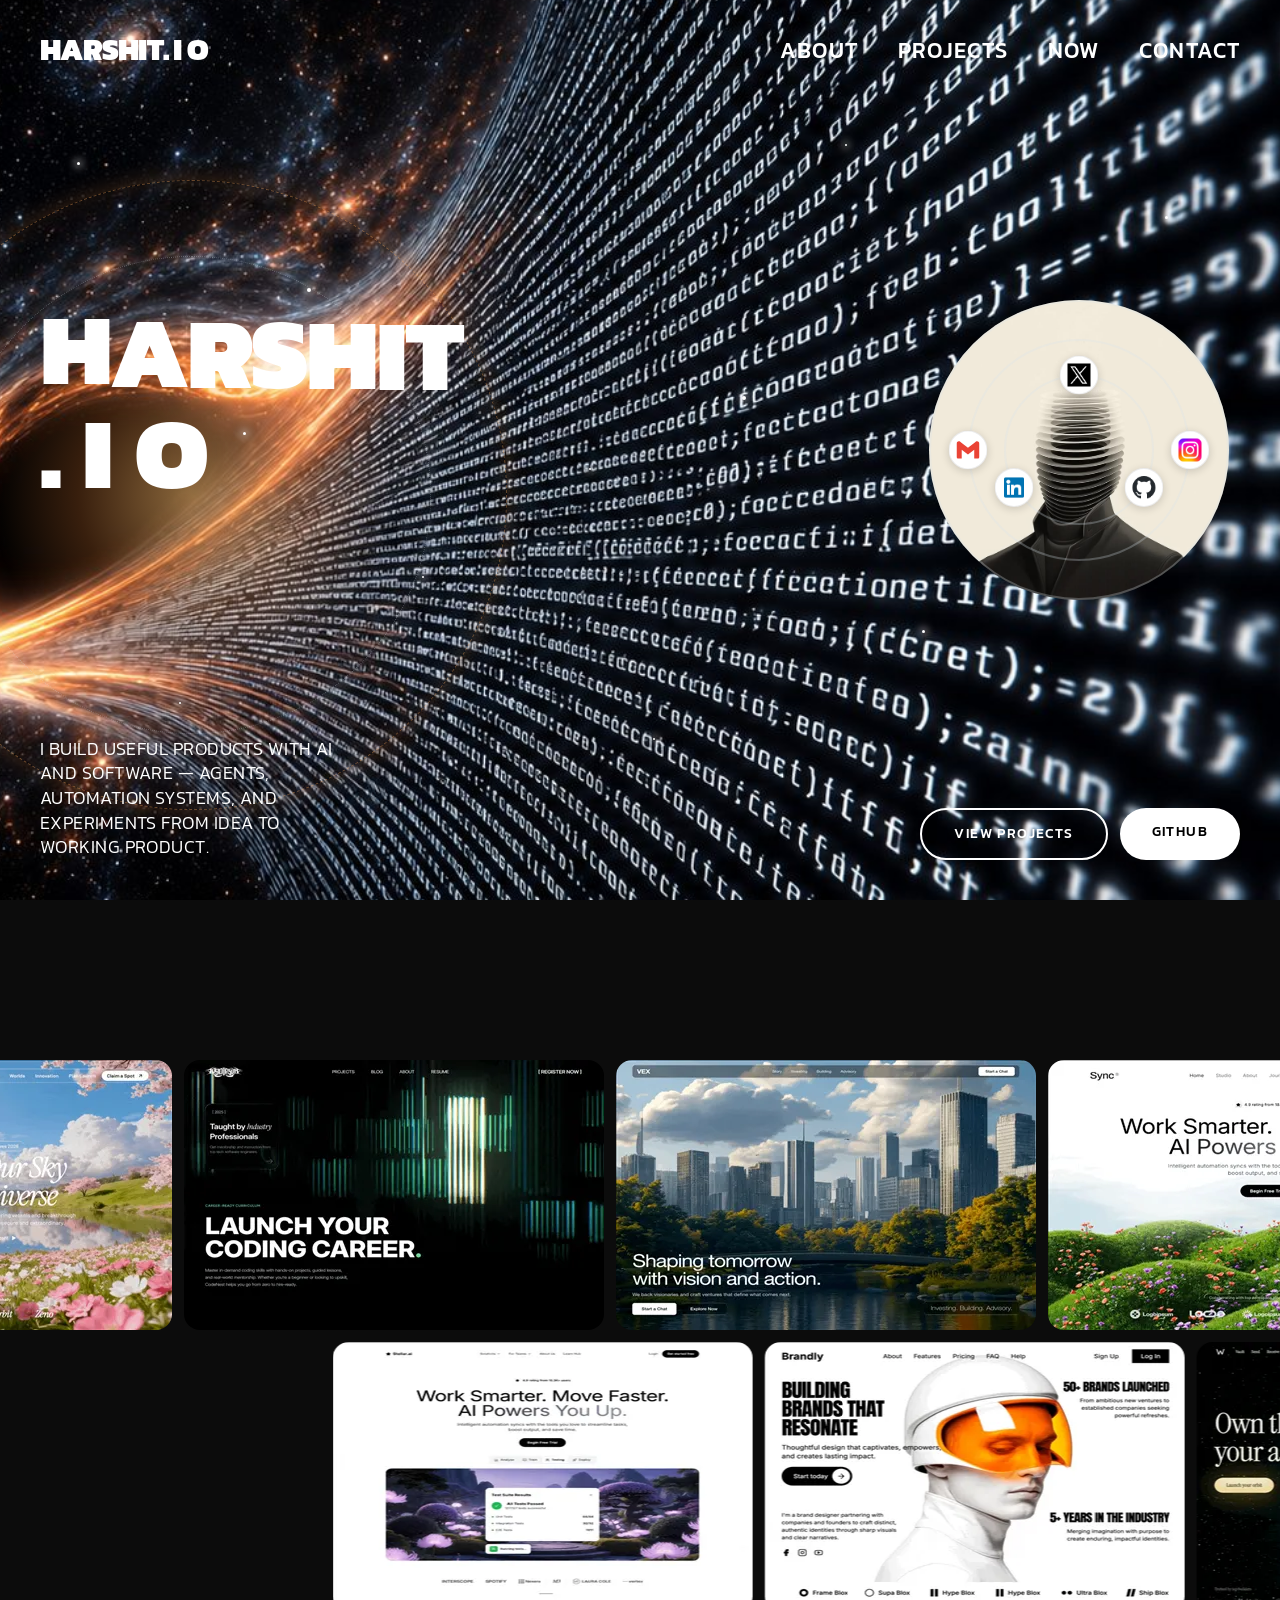
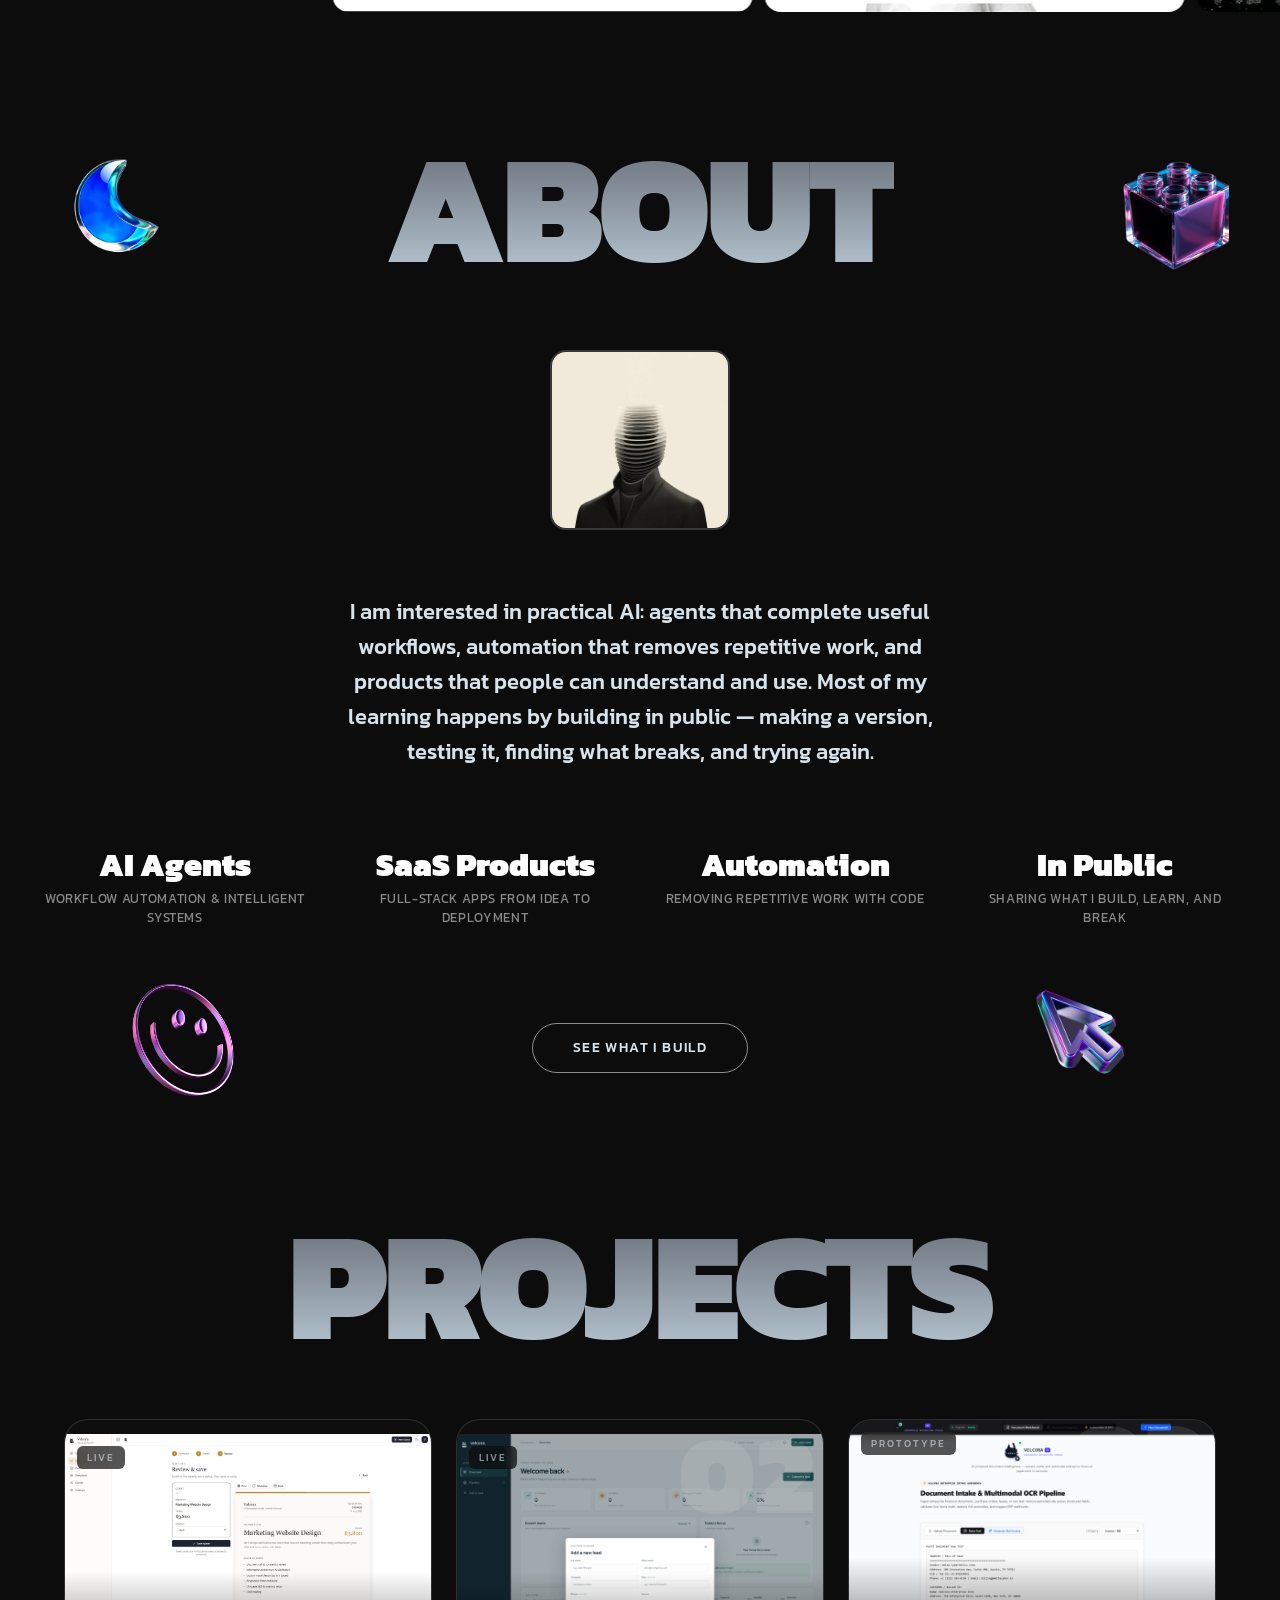
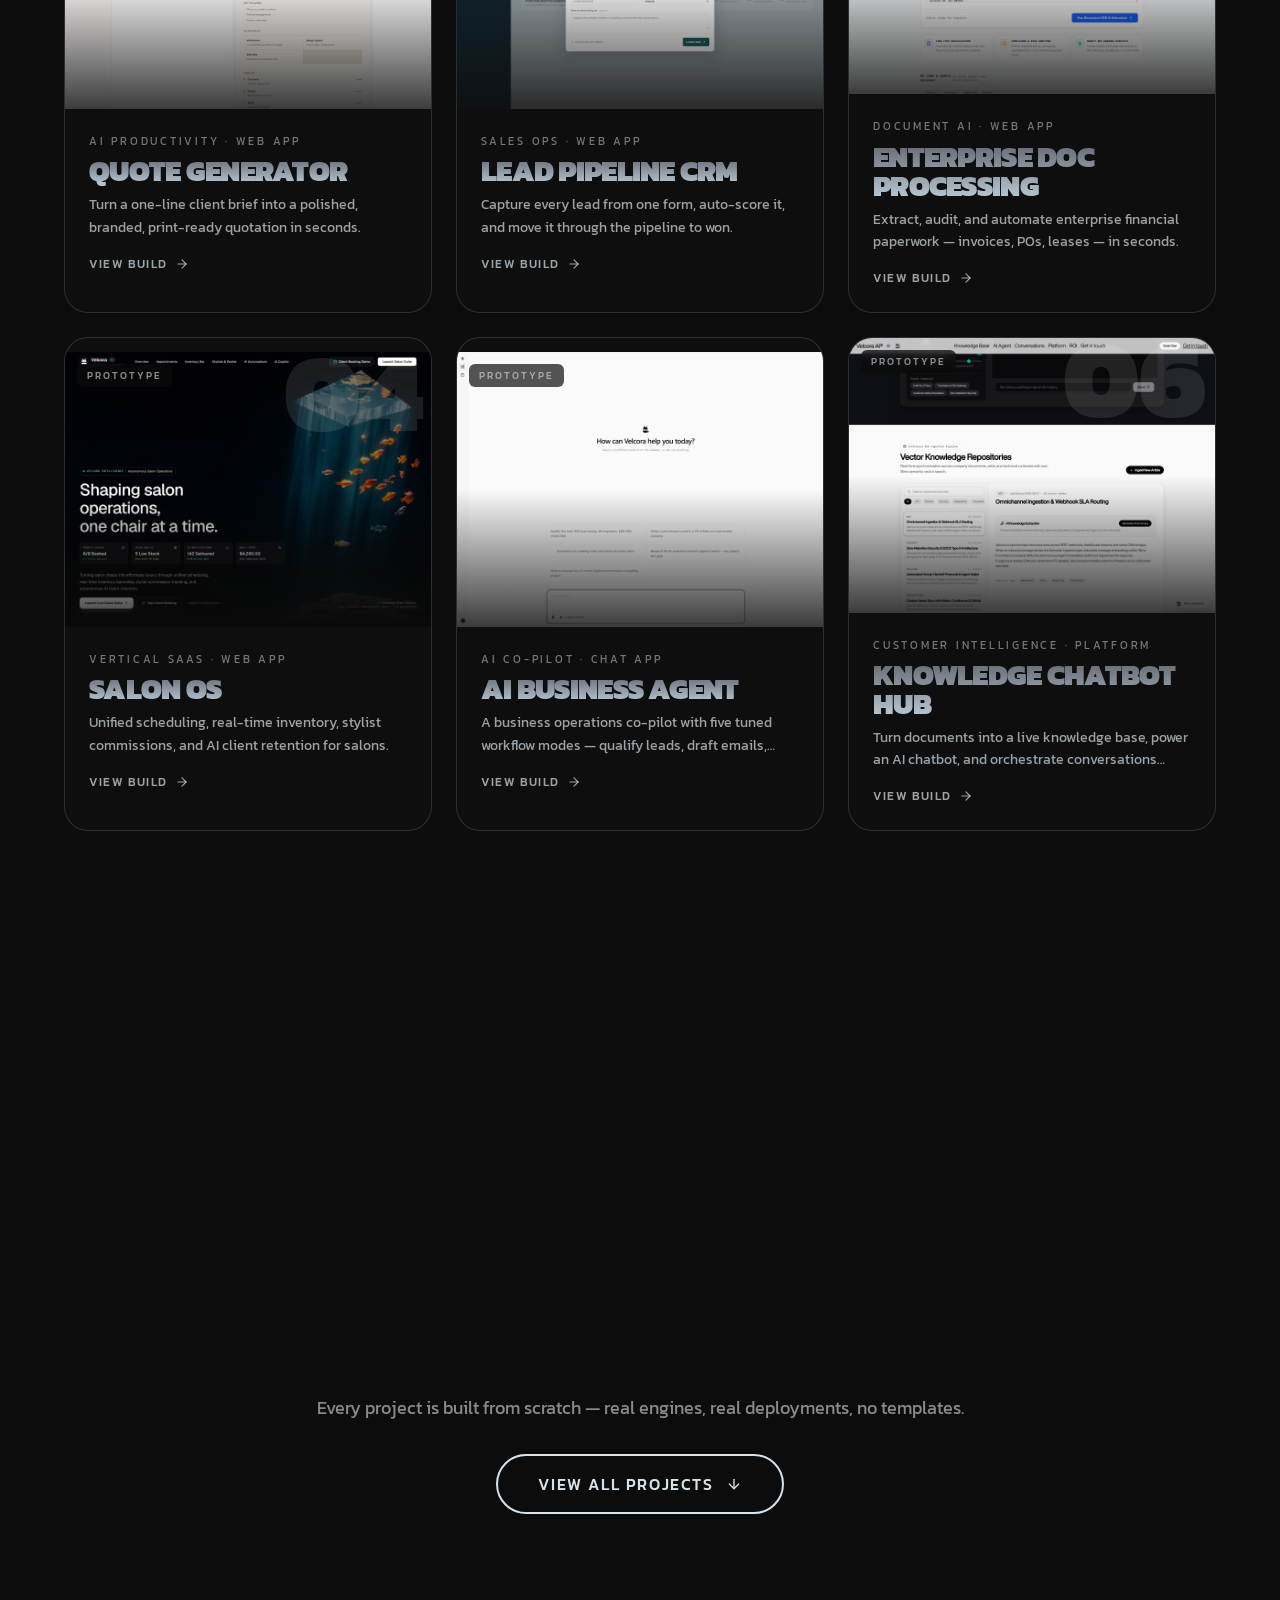
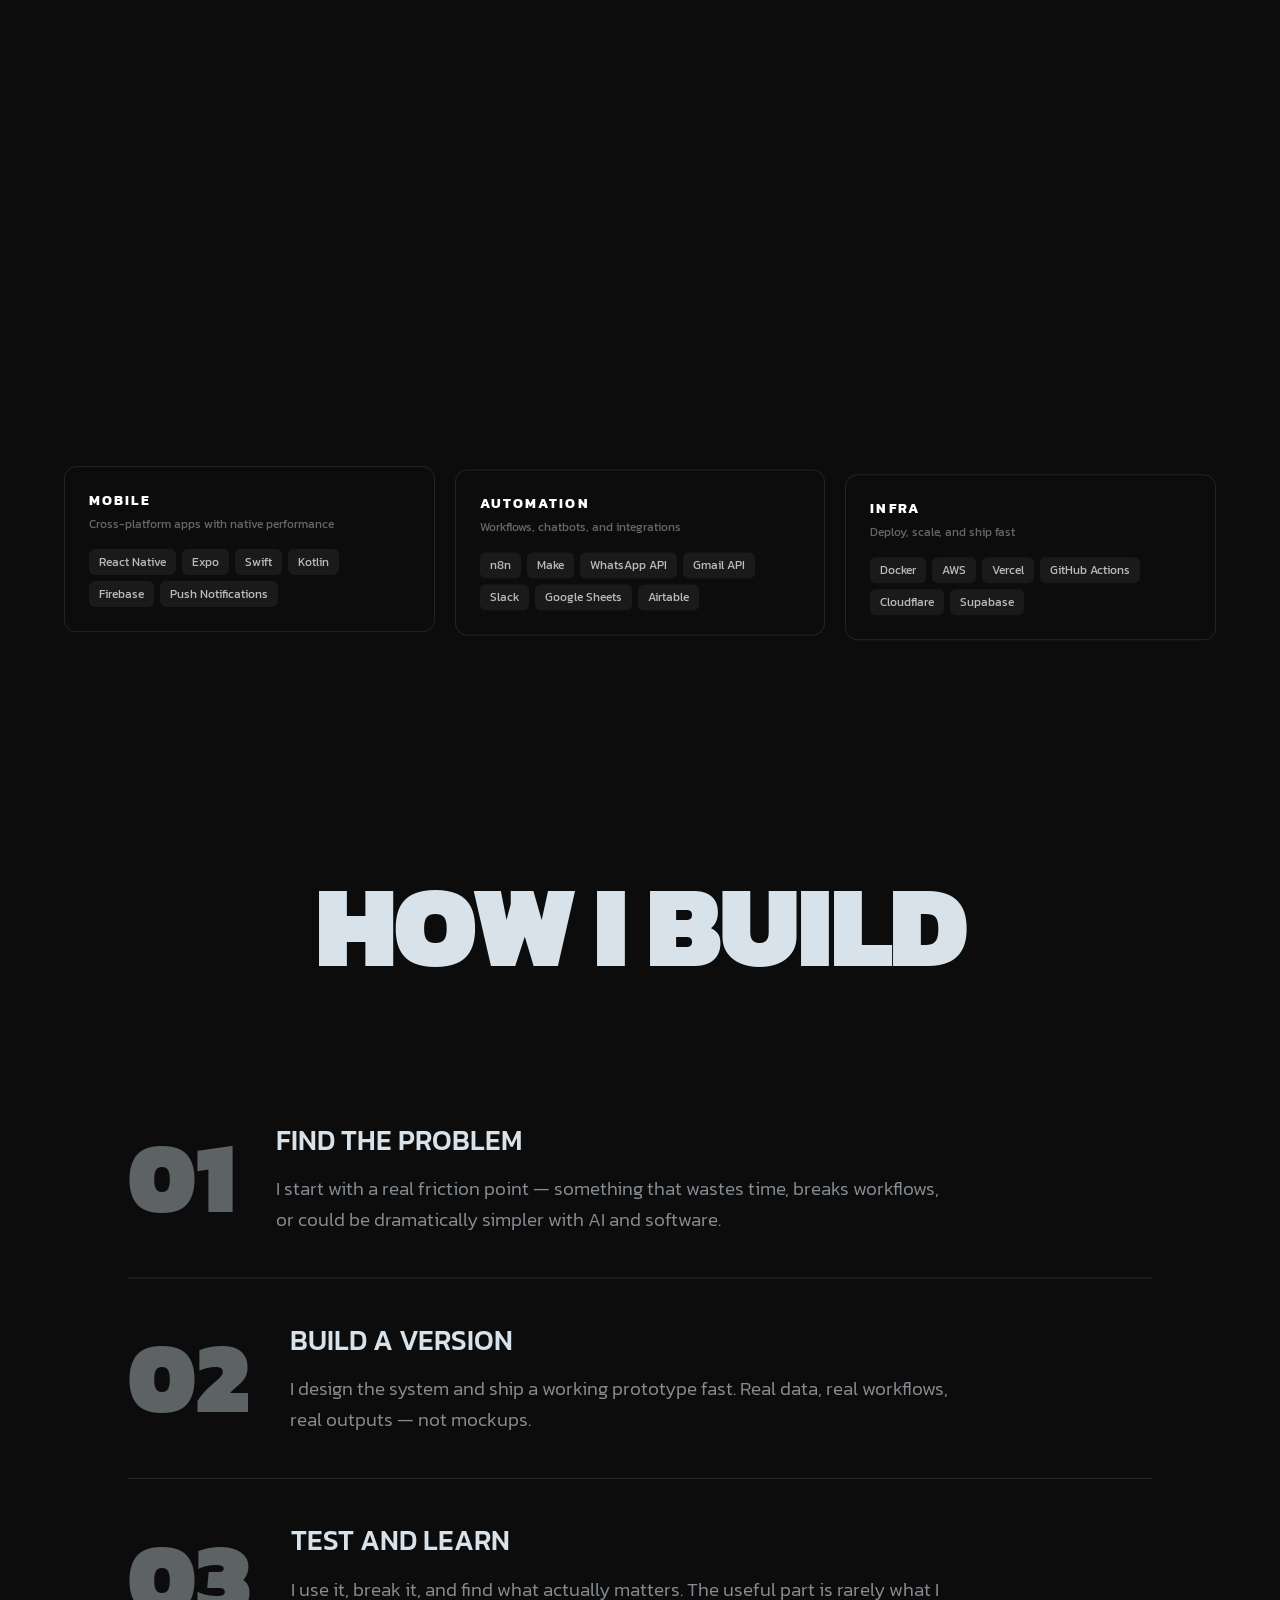
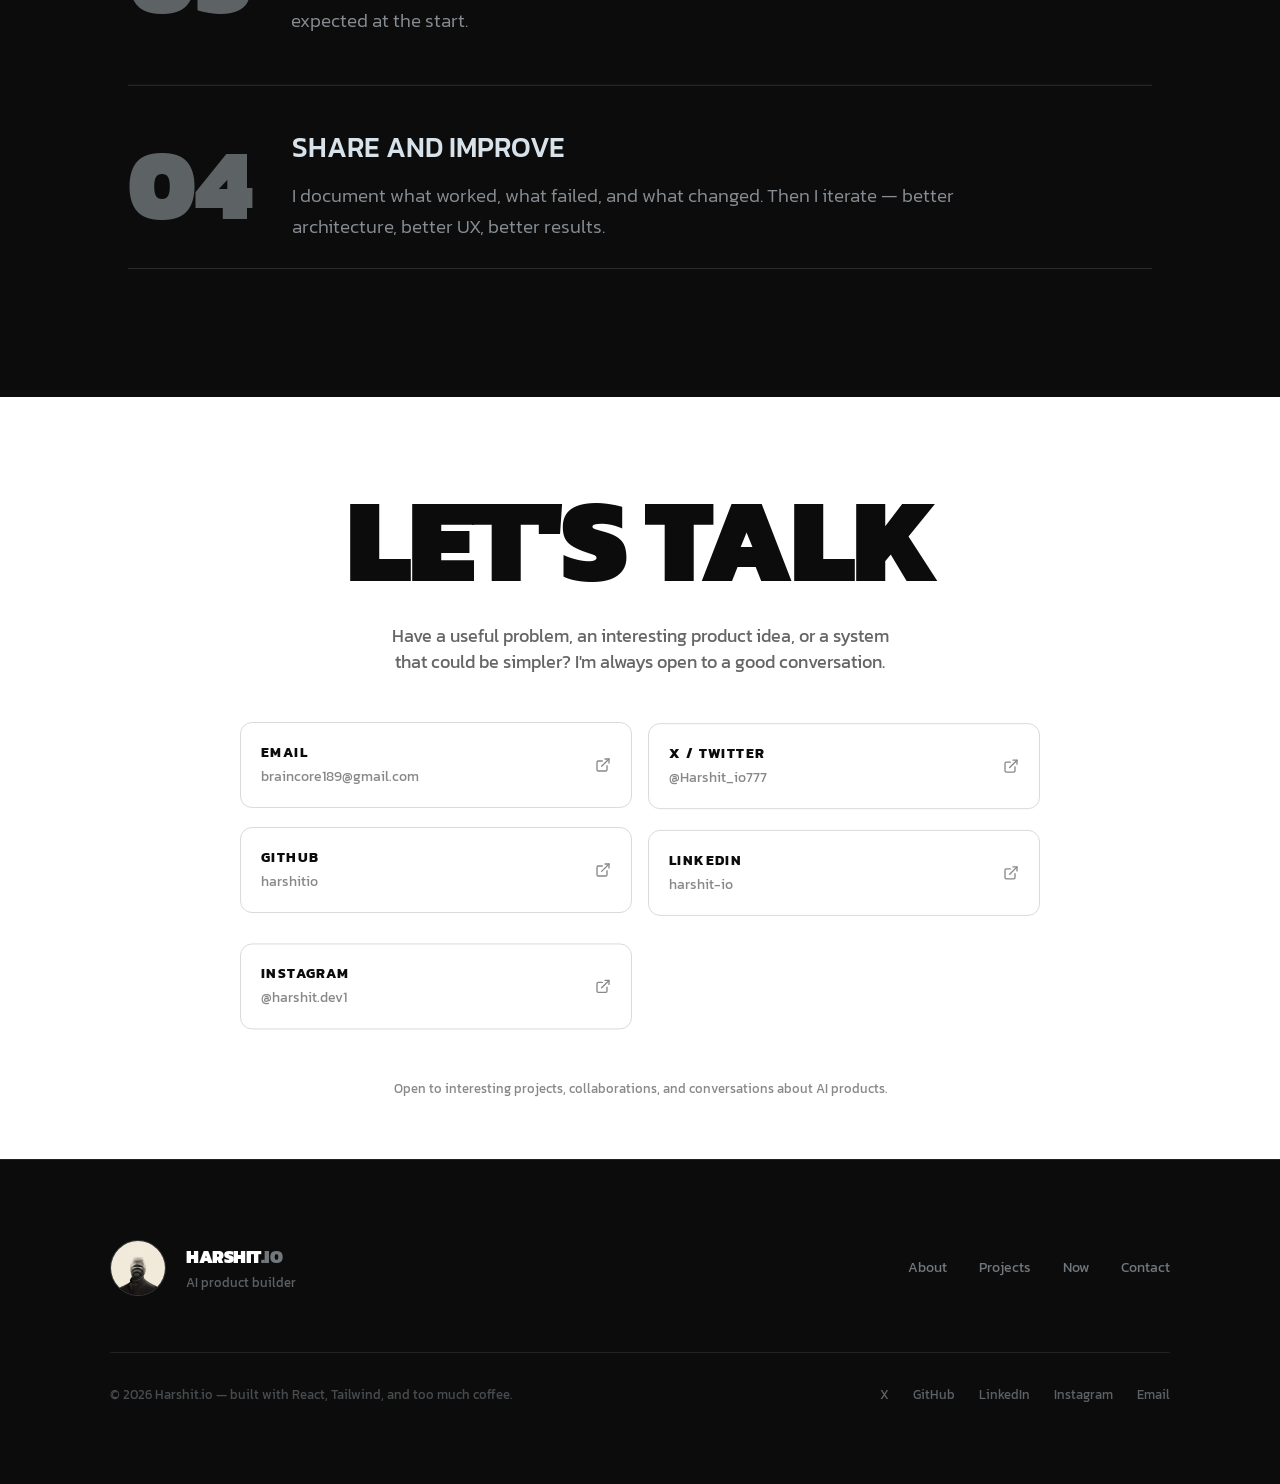
==== commit 01f8fbfa: "Hero magic FX: animated letters, spell rings, glow pulse, sparks" ====
--- a/index.html
+++ b/index.html
@@ -63,8 +63,8 @@
         ]
       }
     </script>
-    <script type="module" crossorigin src="/assets/index-DEHT_0cq.js"></script>
-    <link rel="stylesheet" crossorigin href="/assets/index-B5GVuJjE.css">
+    <script type="module" crossorigin src="/assets/index-B8JdMlZd.js"></script>
+    <link rel="stylesheet" crossorigin href="/assets/index-COX1kdE8.css">
   </head>
   <body>
     <div id="root"></div>
--- a/assets/index-COX1kdE8.css
+++ b/assets/index-COX1kdE8.css
@@ -0,0 +1 @@
+*,:before,:after{box-sizing:border-box;border:0 solid #e5e7eb}:before,:after{--tw-content:""}html,:host{-webkit-text-size-adjust:100%;tab-size:4;font-feature-settings:normal;font-variation-settings:normal;-webkit-tap-highlight-color:transparent;font-family:ui-sans-serif,system-ui,sans-serif,Apple Color Emoji,Segoe UI Emoji,Segoe UI Symbol,Noto Color Emoji;line-height:1.5}body{line-height:inherit;margin:0}hr{height:0;color:inherit;border-top-width:1px}abbr:where([title]){-webkit-text-decoration:underline dotted;text-decoration:underline dotted}h1,h2,h3,h4,h5,h6{font-size:inherit;font-weight:inherit}a{color:inherit;-webkit-text-decoration:inherit;text-decoration:inherit}b,strong{font-weight:bolder}code,kbd,samp,pre{font-feature-settings:normal;font-variation-settings:normal;font-family:ui-monospace,SFMono-Regular,Menlo,Monaco,Consolas,Liberation Mono,Courier New,monospace;font-size:1em}small{font-size:80%}sub,sup{vertical-align:baseline;font-size:75%;line-height:0;position:relative}sub{bottom:-.25em}sup{top:-.5em}table{text-indent:0;border-color:inherit;border-collapse:collapse}button,input,optgroup,select,textarea{font-feature-settings:inherit;font-variation-settings:inherit;font-family:inherit;font-size:100%;font-weight:inherit;line-height:inherit;color:inherit;margin:0;padding:0}button,select{text-transform:none}button,[type=button],[type=reset],[type=submit]{-webkit-appearance:button;background-color:#0000;background-image:none}:-moz-focusring{outline:auto}:-moz-ui-invalid{box-shadow:none}progress{vertical-align:baseline}::-webkit-inner-spin-button{height:auto}::-webkit-outer-spin-button{height:auto}[type=search]{-webkit-appearance:textfield;outline-offset:-2px}::-webkit-search-decoration{-webkit-appearance:none}::-webkit-file-upload-button{-webkit-appearance:button;font:inherit}summary{display:list-item}blockquote,dl,dd,h1,h2,h3,h4,h5,h6,hr,figure,p,pre{margin:0}fieldset{margin:0;padding:0}legend{padding:0}ol,ul,menu{margin:0;padding:0;list-style:none}dialog{padding:0}textarea{resize:vertical}input::-moz-placeholder{opacity:1;color:#9ca3af}textarea::-moz-placeholder{opacity:1;color:#9ca3af}input::placeholder,textarea::placeholder{opacity:1;color:#9ca3af}button,[role=button]{cursor:pointer}:disabled{cursor:default}img,svg,video,canvas,audio,iframe,embed,object{vertical-align:middle;display:block}img,video{max-width:100%;height:auto}[hidden]{display:none}*,:before,:after,::backdrop{--tw-border-spacing-x:0;--tw-border-spacing-y:0;--tw-translate-x:0;--tw-translate-y:0;--tw-rotate:0;--tw-skew-x:0;--tw-skew-y:0;--tw-scale-x:1;--tw-scale-y:1;--tw-pan-x: ;--tw-pan-y: ;--tw-pinch-zoom: ;--tw-scroll-snap-strictness:proximity;--tw-gradient-from-position: ;--tw-gradient-via-position: ;--tw-gradient-to-position: ;--tw-ordinal: ;--tw-slashed-zero: ;--tw-numeric-figure: ;--tw-numeric-spacing: ;--tw-numeric-fraction: ;--tw-ring-inset: ;--tw-ring-offset-width:0px;--tw-ring-offset-color:#fff;--tw-ring-color:#3b82f680;--tw-ring-offset-shadow:0 0 #0000;--tw-ring-shadow:0 0 #0000;--tw-shadow:0 0 #0000;--tw-shadow-colored:0 0 #0000;--tw-blur: ;--tw-brightness: ;--tw-contrast: ;--tw-grayscale: ;--tw-hue-rotate: ;--tw-invert: ;--tw-saturate: ;--tw-sepia: ;--tw-drop-shadow: ;--tw-backdrop-blur: ;--tw-backdrop-brightness: ;--tw-backdrop-contrast: ;--tw-backdrop-grayscale: ;--tw-backdrop-hue-rotate: ;--tw-backdrop-invert: ;--tw-backdrop-opacity: ;--tw-backdrop-saturate: ;--tw-backdrop-sepia: }.pointer-events-none{pointer-events:none}.invisible{visibility:hidden}.fixed{position:fixed}.absolute{position:absolute}.relative{position:relative}.-inset-10{inset:-2.5rem}.inset-0{inset:0}.inset-\[12\%\]{inset:12%}.inset-\[18\%\]{inset:18%}.-top-4{top:-1rem}.-top-6{top:-1.5rem}.bottom-16{bottom:4rem}.bottom-6{bottom:1.5rem}.bottom-\[5\%\]{bottom:5%}.left-1\/2{left:50%}.left-3{left:.75rem}.left-6{left:1.5rem}.left-\[15\%\]{left:15%}.left-\[2\%\]{left:2%}.left-\[4\%\]{left:4%}.right-0{right:0}.right-2{right:.5rem}.right-3{right:.75rem}.right-4{right:1rem}.right-\[2\%\]{right:2%}.right-\[4\%\]{right:4%}.top-1\/2{top:50%}.top-3{top:.75rem}.top-4{top:1rem}.top-\[16\%\]{top:16%}.top-\[55\%\]{top:55%}.top-\[8\%\]{top:8%}.z-0{z-index:0}.z-10{z-index:10}.z-30{z-index:30}.z-50{z-index:50}.z-\[5\]{z-index:5}.col-span-2{grid-column:span 2/span 2}.mx-auto{margin-left:auto;margin-right:auto}.-mt-10{margin-top:-2.5rem}.mb-1{margin-bottom:.25rem}.mb-10{margin-bottom:2.5rem}.mb-12{margin-bottom:3rem}.mb-14{margin-bottom:3.5rem}.mb-16{margin-bottom:4rem}.mb-2{margin-bottom:.5rem}.mb-3{margin-bottom:.75rem}.mb-4{margin-bottom:1rem}.mb-6{margin-bottom:1.5rem}.mb-8{margin-bottom:2rem}.mt-0{margin-top:0}.mt-0\.5{margin-top:.125rem}.mt-1{margin-top:.25rem}.mt-10{margin-top:2.5rem}.mt-12{margin-top:3rem}.mt-14{margin-top:3.5rem}.mt-16{margin-top:4rem}.mt-2{margin-top:.5rem}.mt-4{margin-top:1rem}.mt-6{margin-top:1.5rem}.line-clamp-2{-webkit-line-clamp:2;-webkit-box-orient:vertical;display:-webkit-box;overflow:hidden}.block{display:block}.inline-block{display:inline-block}.flex{display:flex}.inline-flex{display:inline-flex}.grid{display:grid}.hidden{display:none}.aspect-\[16\/10\]{aspect-ratio:16/10}.aspect-\[4\/3\]{aspect-ratio:4/3}.h-11{height:2.75rem}.h-14{height:3.5rem}.h-2{height:.5rem}.h-\[120px\]{height:120px}.h-\[70vmin\]{height:70vmin}.h-full{height:100%}.h-screen{height:100vh}.max-h-\[82vh\]{max-height:82vh}.min-h-screen{min-height:100vh}.w-11{width:2.75rem}.w-14{width:3.5rem}.w-2{width:.5rem}.w-5{width:1.25rem}.w-6{width:1.5rem}.w-\[120px\]{width:120px}.w-\[70px\]{width:70px}.w-\[70vmin\]{width:70vmin}.w-\[80px\]{width:80px}.w-\[90px\]{width:90px}.w-full{width:100%}.min-w-0{min-width:0}.max-w-2xl{max-width:42rem}.max-w-3xl{max-width:48rem}.max-w-5xl{max-width:64rem}.max-w-6xl{max-width:72rem}.max-w-\[1100px\]{max-width:1100px}.max-w-\[160px\]{max-width:160px}.max-w-\[600px\]{max-width:600px}.max-w-\[800px\]{max-width:800px}.max-w-full{max-width:100%}.max-w-lg{max-width:32rem}.max-w-md{max-width:28rem}.flex-1{flex:1}.shrink-0{flex-shrink:0}.-translate-x-1\/2{--tw-translate-x:-50%;transform:translate(var(--tw-translate-x), var(--tw-translate-y)) rotate(var(--tw-rotate)) skewX(var(--tw-skew-x)) skewY(var(--tw-skew-y)) scaleX(var(--tw-scale-x)) scaleY(var(--tw-scale-y))}.-translate-y-1\/2{--tw-translate-y:-50%;transform:translate(var(--tw-translate-x), var(--tw-translate-y)) rotate(var(--tw-rotate)) skewX(var(--tw-skew-x)) skewY(var(--tw-skew-y)) scaleX(var(--tw-scale-x)) scaleY(var(--tw-scale-y))}.-translate-y-\[5\%\]{--tw-translate-y:-5%;transform:translate(var(--tw-translate-x), var(--tw-translate-y)) rotate(var(--tw-rotate)) skewX(var(--tw-skew-x)) skewY(var(--tw-skew-y)) scaleX(var(--tw-scale-x)) scaleY(var(--tw-scale-y))}.transform{transform:translate(var(--tw-translate-x), var(--tw-translate-y)) rotate(var(--tw-rotate)) skewX(var(--tw-skew-x)) skewY(var(--tw-skew-y)) scaleX(var(--tw-scale-x)) scaleY(var(--tw-scale-y))}.cursor-zoom-in{cursor:zoom-in}.select-none{-webkit-user-select:none;user-select:none}.grid-cols-1{grid-template-columns:repeat(1,minmax(0,1fr))}.grid-cols-2{grid-template-columns:repeat(2,minmax(0,1fr))}.flex-col{flex-direction:column}.flex-wrap{flex-wrap:wrap}.items-start{align-items:flex-start}.items-end{align-items:flex-end}.items-center{align-items:center}.justify-center{justify-content:center}.justify-between{justify-content:space-between}.gap-1{gap:.25rem}.gap-1\.5{gap:.375rem}.gap-10{gap:2.5rem}.gap-2{gap:.5rem}.gap-2\.5{gap:.625rem}.gap-3{gap:.75rem}.gap-4{gap:1rem}.gap-5{gap:1.25rem}.gap-6{gap:1.5rem}.gap-x-8{-moz-column-gap:2rem;column-gap:2rem}.gap-y-3{row-gap:.75rem}.overflow-hidden{overflow:hidden}.overflow-x-clip{overflow-x:clip}.rounded{border-radius:.25rem}.rounded-2xl{border-radius:1rem}.rounded-3xl{border-radius:1.5rem}.rounded-full{border-radius:9999px}.rounded-md{border-radius:.375rem}.rounded-xl{border-radius:.75rem}.rounded-t-\[40px\]{border-top-left-radius:40px;border-top-right-radius:40px}.border{border-width:1px}.border-2{border-width:2px}.border-b{border-bottom-width:1px}.border-t{border-top-width:1px}.border-\[\#0C0C0C\]\/15{border-color:#0c0c0c26}.border-\[\#0C0C0C\]\/20{border-color:#0c0c0c33}.border-\[\#D7E2EA\]{--tw-border-opacity:1;border-color:rgb(215 226 234/var(--tw-border-opacity))}.border-\[\#D7E2EA\]\/10{border-color:#d7e2ea1a}.border-\[\#D7E2EA\]\/15{border-color:#d7e2ea26}.border-\[\#D7E2EA\]\/20{border-color:#d7e2ea33}.border-\[\#D7E2EA\]\/30{border-color:#d7e2ea4d}.border-\[\#D7E2EA\]\/60{border-color:#d7e2ea99}.border-\[\#f0f0f0\]{--tw-border-opacity:1;border-color:rgb(240 240 240/var(--tw-border-opacity))}.border-white{--tw-border-opacity:1;border-color:rgb(255 255 255/var(--tw-border-opacity))}.border-white\/10{border-color:#ffffff1a}.border-white\/20{border-color:#fff3}.bg-\[\#0C0C0C\]{--tw-bg-opacity:1;background-color:rgb(12 12 12/var(--tw-bg-opacity))}.bg-\[\#0C0C0C\]\/70{background-color:#0c0c0cb3}.bg-\[\#0E0E0E\]{--tw-bg-opacity:1;background-color:rgb(14 14 14/var(--tw-bg-opacity))}.bg-\[\#D7E2EA\]\/5{background-color:#d7e2ea0d}.bg-\[\#FFFFFF\]{--tw-bg-opacity:1;background-color:rgb(255 255 255/var(--tw-bg-opacity))}.bg-\[\#fafafa\]{--tw-bg-opacity:1;background-color:rgb(250 250 250/var(--tw-bg-opacity))}.bg-black{--tw-bg-opacity:1;background-color:rgb(0 0 0/var(--tw-bg-opacity))}.bg-black\/95{background-color:#000000f2}.bg-white{--tw-bg-opacity:1;background-color:rgb(255 255 255/var(--tw-bg-opacity))}.bg-white\/30{background-color:#ffffff4d}.bg-white\/\[0\.06\]{background-color:#ffffff0f}.bg-gradient-to-t{background-image:linear-gradient(to top, var(--tw-gradient-stops))}.from-\[\#0C0C0C\]{--tw-gradient-from:#0c0c0c var(--tw-gradient-from-position);--tw-gradient-to:#0c0c0c00 var(--tw-gradient-to-position);--tw-gradient-stops:var(--tw-gradient-from), var(--tw-gradient-to)}.via-transparent{--tw-gradient-to:#0000 var(--tw-gradient-to-position);--tw-gradient-stops:var(--tw-gradient-from), transparent var(--tw-gradient-via-position), var(--tw-gradient-to)}.to-transparent{--tw-gradient-to:transparent var(--tw-gradient-to-position)}.object-contain{-o-object-fit:contain;object-fit:contain}.object-cover{-o-object-fit:cover;object-fit:cover}.object-top{-o-object-position:top;object-position:top}.p-4{padding:1rem}.p-5{padding:1.25rem}.p-6{padding:1.5rem}.p-7{padding:1.75rem}.px-2{padding-left:.5rem;padding-right:.5rem}.px-2\.5{padding-left:.625rem;padding-right:.625rem}.px-3{padding-left:.75rem;padding-right:.75rem}.px-4{padding-left:1rem;padding-right:1rem}.px-5{padding-left:1.25rem;padding-right:1.25rem}.px-6{padding-left:1.5rem;padding-right:1.5rem}.px-8{padding-left:2rem;padding-right:2rem}.py-0{padding-top:0;padding-bottom:0}.py-0\.5{padding-top:.125rem;padding-bottom:.125rem}.py-1{padding-top:.25rem;padding-bottom:.25rem}.py-1\.5{padding-top:.375rem;padding-bottom:.375rem}.py-16{padding-top:4rem;padding-bottom:4rem}.py-2{padding-top:.5rem;padding-bottom:.5rem}.py-20{padding-top:5rem;padding-bottom:5rem}.py-3{padding-top:.75rem;padding-bottom:.75rem}.py-3\.5{padding-top:.875rem;padding-bottom:.875rem}.py-8{padding-top:2rem;padding-bottom:2rem}.pb-10{padding-bottom:2.5rem}.pb-16{padding-bottom:4rem}.pb-7{padding-bottom:1.75rem}.pt-20{padding-top:5rem}.pt-24{padding-top:6rem}.pt-4{padding-top:1rem}.pt-6{padding-top:1.5rem}.pt-8{padding-top:2rem}.text-left{text-align:left}.text-center{text-align:center}.text-right{text-align:right}.text-2xl{font-size:1.5rem;line-height:2rem}.text-\[0\.75rem\]{font-size:.75rem}.text-\[0\.7rem\]{font-size:.7rem}.text-\[0\.85rem\]{font-size:.85rem}.text-\[0\.8rem\]{font-size:.8rem}.text-\[10px\]{font-size:10px}.text-\[11px\]{font-size:11px}.text-\[clamp\(0\.65rem\,1vw\,0\.8rem\)\]{font-size:clamp(.65rem,1vw,.8rem)}.text-\[clamp\(0\.75rem\,1\.4vw\,1\.5rem\)\]{font-size:clamp(.75rem,1.4vw,1.5rem)}.text-\[clamp\(0\.85rem\,1\.5vw\,1\.1rem\)\]{font-size:clamp(.85rem,1.5vw,1.1rem)}.text-\[clamp\(0\.85rem\,1\.6vw\,1\.25rem\)\]{font-size:clamp(.85rem,1.6vw,1.25rem)}.text-\[clamp\(0\.85rem\,1\.6vw\,1\.2rem\)\]{font-size:clamp(.85rem,1.6vw,1.2rem)}.text-\[clamp\(0\.9rem\,1\.5vw\,1\.1rem\)\]{font-size:clamp(.9rem,1.5vw,1.1rem)}.text-\[clamp\(1\.2rem\,3vw\,2rem\)\]{font-size:clamp(1.2rem,3vw,2rem)}.text-\[clamp\(1\.3rem\,3vw\,1\.8rem\)\]{font-size:clamp(1.3rem,3vw,1.8rem)}.text-\[clamp\(1rem\,2\.2vw\,2\.1rem\)\]{font-size:clamp(1rem,2.2vw,2.1rem)}.text-\[clamp\(1rem\,2\.2vw\,2rem\)\]{font-size:clamp(1rem,2.2vw,2rem)}.text-\[clamp\(1rem\,2vw\,1\.35rem\)\]{font-size:clamp(1rem,2vw,1.35rem)}.text-\[clamp\(2\.2rem\,6vw\,5rem\)\]{font-size:clamp(2.2rem,6vw,5rem)}.text-\[clamp\(2\.5rem\,10vw\,120px\)\]{font-size:clamp(2.5rem,10vw,120px)}.text-\[clamp\(2\.5rem\,10vw\,140px\)\]{font-size:clamp(2.5rem,10vw,140px)}.text-\[clamp\(2\.5rem\,8vw\,100px\)\]{font-size:clamp(2.5rem,8vw,100px)}.text-\[clamp\(2\.5rem\,9vw\,120px\)\]{font-size:clamp(2.5rem,9vw,120px)}.text-\[clamp\(3rem\,10vw\,140px\)\]{font-size:clamp(3rem,10vw,140px)}.text-\[clamp\(3rem\,12vw\,160px\)\]{font-size:clamp(3rem,12vw,160px)}.text-\[clamp\(3rem\,12vw\,7\.5rem\)\]{font-size:clamp(3rem,12vw,7.5rem)}.text-\[clamp\(4rem\,9vw\,7rem\)\]{font-size:clamp(4rem,9vw,7rem)}.text-\[clamp\(8rem\,24vw\,320px\)\]{font-size:clamp(8rem,24vw,320px)}.text-base{font-size:1rem;line-height:1.5rem}.text-lg{font-size:1.125rem;line-height:1.75rem}.text-sm{font-size:.875rem;line-height:1.25rem}.text-xl{font-size:1.25rem;line-height:1.75rem}.text-xs{font-size:.75rem;line-height:1rem}.font-black{font-weight:900}.font-bold{font-weight:700}.font-light{font-weight:300}.font-medium{font-weight:500}.font-semibold{font-weight:600}.uppercase{text-transform:uppercase}.italic{font-style:italic}.leading-\[0\.95\]{line-height:.95}.leading-none{line-height:1}.leading-relaxed{line-height:1.625}.leading-snug{line-height:1.375}.leading-tight{line-height:1.25}.tracking-\[0\.15em\]{letter-spacing:.15em}.tracking-\[0\.25em\]{letter-spacing:.25em}.tracking-\[0\.2em\]{letter-spacing:.2em}.tracking-\[0\.3em\]{letter-spacing:.3em}.tracking-tight{letter-spacing:-.025em}.tracking-wide{letter-spacing:.025em}.tracking-wider{letter-spacing:.05em}.tracking-widest{letter-spacing:.1em}.text-\[\#0C0C0C\]{--tw-text-opacity:1;color:rgb(12 12 12/var(--tw-text-opacity))}.text-\[\#666\]{--tw-text-opacity:1;color:rgb(102 102 102/var(--tw-text-opacity))}.text-\[\#888\]{--tw-text-opacity:1;color:rgb(136 136 136/var(--tw-text-opacity))}.text-\[\#D7E2EA\]{--tw-text-opacity:1;color:rgb(215 226 234/var(--tw-text-opacity))}.text-\[\#D7E2EA\]\/30{color:#d7e2ea4d}.text-\[\#D7E2EA\]\/40{color:#d7e2ea66}.text-\[\#D7E2EA\]\/50{color:#d7e2ea80}.text-\[\#D7E2EA\]\/60{color:#d7e2ea99}.text-\[\#D7E2EA\]\/70{color:#d7e2eab3}.text-\[\#D7E2EA\]\/80{color:#d7e2eacc}.text-\[\#D7E2EA\]\/85{color:#d7e2ead9}.text-\[\#D7E2EA\]\/\[0\.06\]{color:#d7e2ea0f}.text-\[\#bbb\]{--tw-text-opacity:1;color:rgb(187 187 187/var(--tw-text-opacity))}.text-black{--tw-text-opacity:1;color:rgb(0 0 0/var(--tw-text-opacity))}.text-white{--tw-text-opacity:1;color:rgb(255 255 255/var(--tw-text-opacity))}.text-white\/70{color:#ffffffb3}.text-white\/80{color:#fffc}.text-white\/\[0\.10\]{color:#ffffff1a}.no-underline{text-decoration-line:none}.opacity-40{opacity:.4}.opacity-60{opacity:.6}.opacity-80{opacity:.8}.shadow-2xl{--tw-shadow:0 25px 50px -12px #00000040;--tw-shadow-colored:0 25px 50px -12px var(--tw-shadow-color);box-shadow:var(--tw-ring-offset-shadow,0 0 #0000), var(--tw-ring-shadow,0 0 #0000), var(--tw-shadow)}.outline{outline-style:solid}.ring{--tw-ring-offset-shadow:var(--tw-ring-inset) 0 0 0 var(--tw-ring-offset-width) var(--tw-ring-offset-color);--tw-ring-shadow:var(--tw-ring-inset) 0 0 0 calc(3px + var(--tw-ring-offset-width)) var(--tw-ring-color);box-shadow:var(--tw-ring-offset-shadow), var(--tw-ring-shadow), var(--tw-shadow,0 0 #0000)}.ring-1{--tw-ring-offset-shadow:var(--tw-ring-inset) 0 0 0 var(--tw-ring-offset-width) var(--tw-ring-offset-color);--tw-ring-shadow:var(--tw-ring-inset) 0 0 0 calc(1px + var(--tw-ring-offset-width)) var(--tw-ring-color);box-shadow:var(--tw-ring-offset-shadow), var(--tw-ring-shadow), var(--tw-shadow,0 0 #0000)}.ring-white\/10{--tw-ring-color:#ffffff1a}.filter{filter:var(--tw-blur) var(--tw-brightness) var(--tw-contrast) var(--tw-grayscale) var(--tw-hue-rotate) var(--tw-invert) var(--tw-saturate) var(--tw-sepia) var(--tw-drop-shadow)}.backdrop-blur-sm{--tw-backdrop-blur:blur(4px);-webkit-backdrop-filter:var(--tw-backdrop-blur) var(--tw-backdrop-brightness) var(--tw-backdrop-contrast) var(--tw-backdrop-grayscale) var(--tw-backdrop-hue-rotate) var(--tw-backdrop-invert) var(--tw-backdrop-opacity) var(--tw-backdrop-saturate) var(--tw-backdrop-sepia);backdrop-filter:var(--tw-backdrop-blur) var(--tw-backdrop-brightness) var(--tw-backdrop-contrast) var(--tw-backdrop-grayscale) var(--tw-backdrop-hue-rotate) var(--tw-backdrop-invert) var(--tw-backdrop-opacity) var(--tw-backdrop-saturate) var(--tw-backdrop-sepia)}.transition{transition-property:color,background-color,border-color,text-decoration-color,fill,stroke,opacity,box-shadow,transform,filter,-webkit-backdrop-filter,backdrop-filter;transition-duration:.15s;transition-timing-function:cubic-bezier(.4,0,.2,1)}.transition-\[filter\]{transition-property:filter;transition-duration:.15s;transition-timing-function:cubic-bezier(.4,0,.2,1)}.transition-all{transition-property:all;transition-duration:.15s;transition-timing-function:cubic-bezier(.4,0,.2,1)}.transition-colors{transition-property:color,background-color,border-color,text-decoration-color,fill,stroke;transition-duration:.15s;transition-timing-function:cubic-bezier(.4,0,.2,1)}.transition-opacity{transition-property:opacity;transition-duration:.15s;transition-timing-function:cubic-bezier(.4,0,.2,1)}.transition-transform{transition-property:transform;transition-duration:.15s;transition-timing-function:cubic-bezier(.4,0,.2,1)}.duration-200{transition-duration:.2s}.duration-300{transition-duration:.3s}.duration-500{transition-duration:.5s}html,body,#root{background-color:#0c0c0c}*,:before,:after{box-sizing:border-box;margin:0;padding:0}html{scroll-behavior:smooth}body{font-family:Kanit,sans-serif}section[id],footer[id]{scroll-margin-top:1rem}.hero-heading{background:linear-gradient(#646973 0%,#bbccd7 100%);-webkit-text-fill-color:transparent;-webkit-background-clip:text;background-clip:text}.hero-bg-drift{will-change:transform;animation:36s ease-in-out infinite alternate hero-drift}@keyframes hero-drift{0%{transform:scale(1)translate(0)}to{transform:scale(1.12)translate(-1.5%,1%)}}.spell-ring-a{border:1px dashed #ffaa5a66;animation:28s linear infinite spell-spin;box-shadow:0 0 24px #ff963c38,inset 0 0 24px #ff963c1f}.spell-ring-b{border:1px dotted #d7e2ea59;animation:46s linear infinite spell-spin-rev;box-shadow:0 0 20px #d7e2ea24,inset 0 0 20px #d7e2ea14}@keyframes spell-spin{to{transform:rotate(360deg)}}@keyframes spell-spin-rev{to{transform:rotate(-360deg)}}.spell-glow{background:radial-gradient(circle,#ffbe6e8c 0%,#ff8c3c38 40%,#0000 70%);animation:5.5s ease-in-out infinite hole-glow-pulse}@keyframes hole-glow-pulse{0%,to{opacity:.45;transform:scale(1)}50%{opacity:.85;transform:scale(1.08)}}.spark{animation:3s ease-in-out infinite spark-twinkle}@keyframes spark-twinkle{0%,to{opacity:0;transform:scale(.5)}50%{opacity:1;transform:scale(1)}}@media (prefers-reduced-motion:reduce){html{scroll-behavior:auto}*,:before,:after{transition-duration:.01ms!important;animation-duration:.01ms!important;animation-iteration-count:1!important}}@property --c5-x1{syntax:"<percentage>";inherits:false;initial-value:10%}@property --c5-y1{syntax:"<percentage>";inherits:false;initial-value:10%}@property --c5-x2{syntax:"<percentage>";inherits:false;initial-value:90%}@property --c5-y2{syntax:"<percentage>";inherits:false;initial-value:10%}@property --c5-x3{syntax:"<percentage>";inherits:false;initial-value:10%}@property --c5-y3{syntax:"<percentage>";inherits:false;initial-value:90%}@property --c5-x4{syntax:"<percentage>";inherits:false;initial-value:90%}@property --c5-y4{syntax:"<percentage>";inherits:false;initial-value:90%}@property --c5-x5{syntax:"<percentage>";inherits:false;initial-value:50%}@property --c5-y5{syntax:"<percentage>";inherits:false;initial-value:50%}@property --c5-s1{syntax:"<percentage>";inherits:false;initial-value:55%}@property --c5-s2{syntax:"<percentage>";inherits:false;initial-value:55%}@property --c5-s3{syntax:"<percentage>";inherits:false;initial-value:55%}@property --c5-s4{syntax:"<percentage>";inherits:false;initial-value:55%}@property --c5-s5{syntax:"<percentage>";inherits:false;initial-value:65%}.c5-animated-gradient{background-color:#7621b0;background-image:radial-gradient(circle at var(--c5-x1) var(--c5-y1), #e9b8ff 0px, transparent var(--c5-s1)), radial-gradient(circle at var(--c5-x2) var(--c5-y2), #b600a8 0px, transparent var(--c5-s2)), radial-gradient(circle at var(--c5-x3) var(--c5-y3), #ff8c42 0px, transparent var(--c5-s3)), radial-gradient(circle at var(--c5-x4) var(--c5-y4), #ffc98a 0px, transparent var(--c5-s4)), radial-gradient(circle at var(--c5-x5) var(--c5-y5), #8a2be2 0px, transparent var(--c5-s5));animation:5s ease-in-out infinite c5-blob1,6s ease-in-out infinite c5-blob2,5.5s ease-in-out infinite c5-blob3,6.5s ease-in-out infinite c5-blob4,4s ease-in-out infinite c5-blob5,3.5s ease-in-out infinite c5-size1,4.2s ease-in-out infinite c5-size2,3.8s ease-in-out infinite c5-size3,4.6s ease-in-out infinite c5-size4,3s ease-in-out infinite c5-size5}@keyframes c5-blob1{0%,to{--c5-x1:5%;--c5-y1:5%}25%{--c5-x1:45%;--c5-y1:20%}50%{--c5-x1:30%;--c5-y1:55%}75%{--c5-x1:0%;--c5-y1:30%}}@keyframes c5-blob2{0%,to{--c5-x2:95%;--c5-y2:5%}33%{--c5-x2:55%;--c5-y2:35%}66%{--c5-x2:80%;--c5-y2:65%}}@keyframes c5-blob3{0%,to{--c5-x3:5%;--c5-y3:95%}40%{--c5-x3:45%;--c5-y3:65%}70%{--c5-x3:25%;--c5-y3:100%}}@keyframes c5-blob4{0%,to{--c5-x4:95%;--c5-y4:95%}30%{--c5-x4:60%;--c5-y4:70%}60%{--c5-x4:100%;--c5-y4:50%}}@keyframes c5-blob5{0%,to{--c5-x5:50%;--c5-y5:50%}25%{--c5-x5:70%;--c5-y5:30%}50%{--c5-x5:40%;--c5-y5:70%}75%{--c5-x5:30%;--c5-y5:40%}}@keyframes c5-size1{0%,to{--c5-s1:45%}50%{--c5-s1:80%}}@keyframes c5-size2{0%,to{--c5-s2:45%}50%{--c5-s2:85%}}@keyframes c5-size3{0%,to{--c5-s3:45%}50%{--c5-s3:78%}}@keyframes c5-size4{0%,to{--c5-s4:45%}50%{--c5-s4:82%}}@keyframes c5-size5{0%,to{--c5-s5:50%}50%{--c5-s5:85%}}@media (prefers-reduced-motion:reduce){.c5-animated-gradient{animation:none}}.hover\:scale-105:hover{--tw-scale-x:1.05;--tw-scale-y:1.05;transform:translate(var(--tw-translate-x), var(--tw-translate-y)) rotate(var(--tw-rotate)) skewX(var(--tw-skew-x)) skewY(var(--tw-skew-y)) scaleX(var(--tw-scale-x)) scaleY(var(--tw-scale-y))}.hover\:border-\[\#0C0C0C\]\/40:hover{border-color:#0c0c0c66}.hover\:border-\[\#D7E2EA\]\/45:hover{border-color:#d7e2ea73}.hover\:border-white\/20:hover{border-color:#fff3}.hover\:bg-\[\#D7E2EA\]:hover{--tw-bg-opacity:1;background-color:rgb(215 226 234/var(--tw-bg-opacity))}.hover\:bg-gray-200:hover{--tw-bg-opacity:1;background-color:rgb(229 231 235/var(--tw-bg-opacity))}.hover\:bg-white:hover{--tw-bg-opacity:1;background-color:rgb(255 255 255/var(--tw-bg-opacity))}.hover\:bg-white\/10:hover{background-color:#ffffff1a}.hover\:bg-white\/60:hover{background-color:#fff9}.hover\:text-\[\#0C0C0C\]:hover{--tw-text-opacity:1;color:rgb(12 12 12/var(--tw-text-opacity))}.hover\:text-black:hover{--tw-text-opacity:1;color:rgb(0 0 0/var(--tw-text-opacity))}.hover\:text-white:hover{--tw-text-opacity:1;color:rgb(255 255 255/var(--tw-text-opacity))}.hover\:opacity-70:hover,.focus-visible\:opacity-70:focus-visible{opacity:.7}.group:hover .group-hover\:translate-x-1{--tw-translate-x:.25rem;transform:translate(var(--tw-translate-x), var(--tw-translate-y)) rotate(var(--tw-rotate)) skewX(var(--tw-skew-x)) skewY(var(--tw-skew-y)) scaleX(var(--tw-scale-x)) scaleY(var(--tw-scale-y))}.group:hover .group-hover\:scale-\[1\.04\]{--tw-scale-x:1.04;--tw-scale-y:1.04;transform:translate(var(--tw-translate-x), var(--tw-translate-y)) rotate(var(--tw-rotate)) skewX(var(--tw-skew-x)) skewY(var(--tw-skew-y)) scaleX(var(--tw-scale-x)) scaleY(var(--tw-scale-y))}.group:hover .group-hover\:text-\[\#0C0C0C\]{--tw-text-opacity:1;color:rgb(12 12 12/var(--tw-text-opacity))}.group:hover .group-hover\:text-\[\#D7E2EA\]{--tw-text-opacity:1;color:rgb(215 226 234/var(--tw-text-opacity))}.group:hover .group-hover\:brightness-110{--tw-brightness:brightness(1.1);filter:var(--tw-blur) var(--tw-brightness) var(--tw-contrast) var(--tw-grayscale) var(--tw-hue-rotate) var(--tw-invert) var(--tw-saturate) var(--tw-sepia) var(--tw-drop-shadow)}@media (width<=900px){.max-\[900px\]\:py-\[60px\]{padding-top:60px;padding-bottom:60px}}@media (width<=480px){.max-\[480px\]\:inline-block{display:inline-block}.max-\[480px\]\:hidden{display:none}}@media (width>=640px){.sm\:-top-10{top:-2.5rem}.sm\:bottom-20{bottom:5rem}.sm\:left-6{left:1.5rem}.sm\:left-\[3\%\]{left:3%}.sm\:left-\[7\%\]{left:7%}.sm\:right-6{right:1.5rem}.sm\:right-\[3\%\]{right:3%}.sm\:right-\[7\%\]{right:7%}.sm\:top-6{top:1.5rem}.sm\:-mt-12{margin-top:-3rem}.sm\:mb-14{margin-bottom:3.5rem}.sm\:mb-20{margin-bottom:5rem}.sm\:mt-20{margin-top:5rem}.sm\:h-\[150px\]{height:150px}.sm\:w-\[100px\]{width:100px}.sm\:w-\[110px\]{width:110px}.sm\:w-\[150px\]{width:150px}.sm\:w-\[90px\]{width:90px}.sm\:max-w-\[220px\]{max-width:220px}.sm\:grid-cols-2{grid-template-columns:repeat(2,minmax(0,1fr))}.sm\:grid-cols-4{grid-template-columns:repeat(4,minmax(0,1fr))}.sm\:flex-row{flex-direction:row}.sm\:items-center{align-items:center}.sm\:gap-10{gap:2.5rem}.sm\:gap-14{gap:3.5rem}.sm\:gap-3{gap:.75rem}.sm\:gap-6{gap:1.5rem}.sm\:rounded-t-\[50px\]{border-top-left-radius:50px;border-top-right-radius:50px}.sm\:p-6{padding:1.5rem}.sm\:p-8{padding:2rem}.sm\:px-10{padding-left:2.5rem;padding-right:2.5rem}.sm\:px-8{padding-left:2rem;padding-right:2rem}.sm\:py-10{padding-top:2.5rem;padding-bottom:2.5rem}.sm\:py-20{padding-top:5rem;padding-bottom:5rem}.sm\:py-24{padding-top:6rem;padding-bottom:6rem}.sm\:py-28{padding-top:7rem;padding-bottom:7rem}.sm\:py-3{padding-top:.75rem;padding-bottom:.75rem}.sm\:py-3\.5{padding-top:.875rem;padding-bottom:.875rem}.sm\:py-4{padding-top:1rem;padding-bottom:1rem}.sm\:pb-24{padding-bottom:6rem}.sm\:pb-8{padding-bottom:2rem}.sm\:pt-24{padding-top:6rem}.sm\:pt-32{padding-top:8rem}.sm\:text-base{font-size:1rem;line-height:1.5rem}.sm\:text-lg{font-size:1.125rem;line-height:1.75rem}.sm\:text-sm{font-size:.875rem;line-height:1.25rem}}@media (width>=768px){.md\:left-10{left:2.5rem}.md\:left-\[10\%\]{left:10%}.md\:left-\[4\%\]{left:4%}.md\:right-\[10\%\]{right:10%}.md\:right-\[4\%\]{right:4%}.md\:-mt-14{margin-top:-3.5rem}.md\:mb-24{margin-bottom:6rem}.md\:mb-28{margin-bottom:7rem}.md\:mt-8{margin-top:2rem}.md\:h-\[180px\]{height:180px}.md\:w-\[110px\]{width:110px}.md\:w-\[130px\]{width:130px}.md\:w-\[140px\]{width:140px}.md\:w-\[180px\]{width:180px}.md\:max-w-\[320px\]{max-width:320px}.md\:grid-cols-2{grid-template-columns:repeat(2,minmax(0,1fr))}.md\:gap-10{gap:2.5rem}.md\:gap-16{gap:4rem}.md\:rounded-t-\[60px\]{border-top-left-radius:60px;border-top-right-radius:60px}.md\:px-10{padding-left:2.5rem;padding-right:2.5rem}.md\:px-12{padding-left:3rem;padding-right:3rem}.md\:py-12{padding-top:3rem;padding-bottom:3rem}.md\:py-28{padding-top:7rem;padding-bottom:7rem}.md\:py-32{padding-top:8rem;padding-bottom:8rem}.md\:py-36{padding-top:9rem;padding-bottom:9rem}.md\:py-4{padding-top:1rem;padding-bottom:1rem}.md\:pb-10{padding-bottom:2.5rem}.md\:pt-28{padding-top:7rem}.md\:pt-40{padding-top:10rem}.md\:pt-8{padding-top:2rem}.md\:text-3xl{font-size:1.875rem;line-height:2.25rem}.md\:text-base{font-size:1rem;line-height:1.5rem}.md\:text-lg{font-size:1.125rem;line-height:1.75rem}}@media (width>=1024px){.lg\:top-1\/2{top:50%}.lg\:block{display:block}.lg\:-translate-y-1\/2{--tw-translate-y:-50%;transform:translate(var(--tw-translate-x), var(--tw-translate-y)) rotate(var(--tw-rotate)) skewX(var(--tw-skew-x)) skewY(var(--tw-skew-y)) scaleX(var(--tw-scale-x)) scaleY(var(--tw-scale-y))}.lg\:grid-cols-2{grid-template-columns:repeat(2,minmax(0,1fr))}.lg\:grid-cols-3{grid-template-columns:repeat(3,minmax(0,1fr))}.lg\:grid-cols-8{grid-template-columns:repeat(8,minmax(0,1fr))}.lg\:gap-14{gap:3.5rem}.lg\:text-\[1\.4rem\]{font-size:1.4rem}.lg\:text-\[clamp\(3\.5rem\,8vw\,7\.5rem\)\]{font-size:clamp(3.5rem,8vw,7.5rem)}}@media (width>=1280px){.xl\:right-\[4\%\]{right:4%}}@media (width>=1024px){.lg\:\[\&\>\*\:first-child\]\:order-2>:first-child{order:2}}.social-orbit{--size:380px;width:var(--size);height:var(--size);animation:1s cubic-bezier(.22,1,.36,1) both orbit-in;position:relative}@media (width<=1280px){.social-orbit{--size:300px}}@keyframes orbit-in{0%{opacity:0;transform:scale(.9)}to{opacity:1;transform:scale(1)}}.orbit-center{width:var(--size);height:var(--size);z-index:0;border-radius:50%;position:absolute;top:50%;left:50%;overflow:hidden;transform:translate(-50%,-50%)}.orbit-center img{-o-object-fit:cover;object-fit:cover;width:100%;height:100%;display:block}.orbit{animation:orbit-spin var(--dur) linear infinite;z-index:2;border:2px solid #d7e2ea47;border-radius:50%;position:absolute;top:50%;left:50%;transform:translate(-50%,-50%)}.orbit-inner{width:calc(var(--size) * .5);height:calc(var(--size) * .5);--r:calc(var(--size) * .25);--dur:30s}.orbit-mid{width:calc(var(--size) * .74);height:calc(var(--size) * .74);--r:calc(var(--size) * .37);--dur:42s}.orbit-outer{width:var(--size);height:var(--size);--r:calc(var(--size) * .47);--dur:54s}.orbit-node{width:0;height:0;transform:rotate(var(--a)) translateY(calc(var(--r) * -1)) rotate(calc(var(--a) * -1));position:absolute;top:50%;left:50%}.orbit-icon{width:calc(var(--size) * .13);height:calc(var(--size) * .13);animation:orbit-spin var(--dur) linear infinite reverse, orbit-glow 3.2s ease-in-out infinite;pointer-events:auto;background:#fff;border:1px solid #00000014;border-radius:50%;justify-content:center;align-items:center;display:flex;position:absolute;top:50%;left:50%;transform:translate(-50%,-50%);box-shadow:0 2px 8px #00000029}.orbit-logo-wrap{justify-content:center;align-items:center;width:100%;height:100%;transition:transform .25s;display:flex}.orbit-icon:hover .orbit-logo-wrap{transform:scale(1.18)}.orbit-logo{-o-object-fit:contain;object-fit:contain;width:62%;height:62%;display:block}.orbit-phone{color:#a068ff;width:55%;height:55%}@keyframes orbit-glow{0%,to{box-shadow:0 2px 8px #00000029}50%{box-shadow:0 2px 16px #00000047}}@keyframes orbit-spin{0%{transform:translate(-50%,-50%)rotate(0)}to{transform:translate(-50%,-50%)rotate(360deg)}}
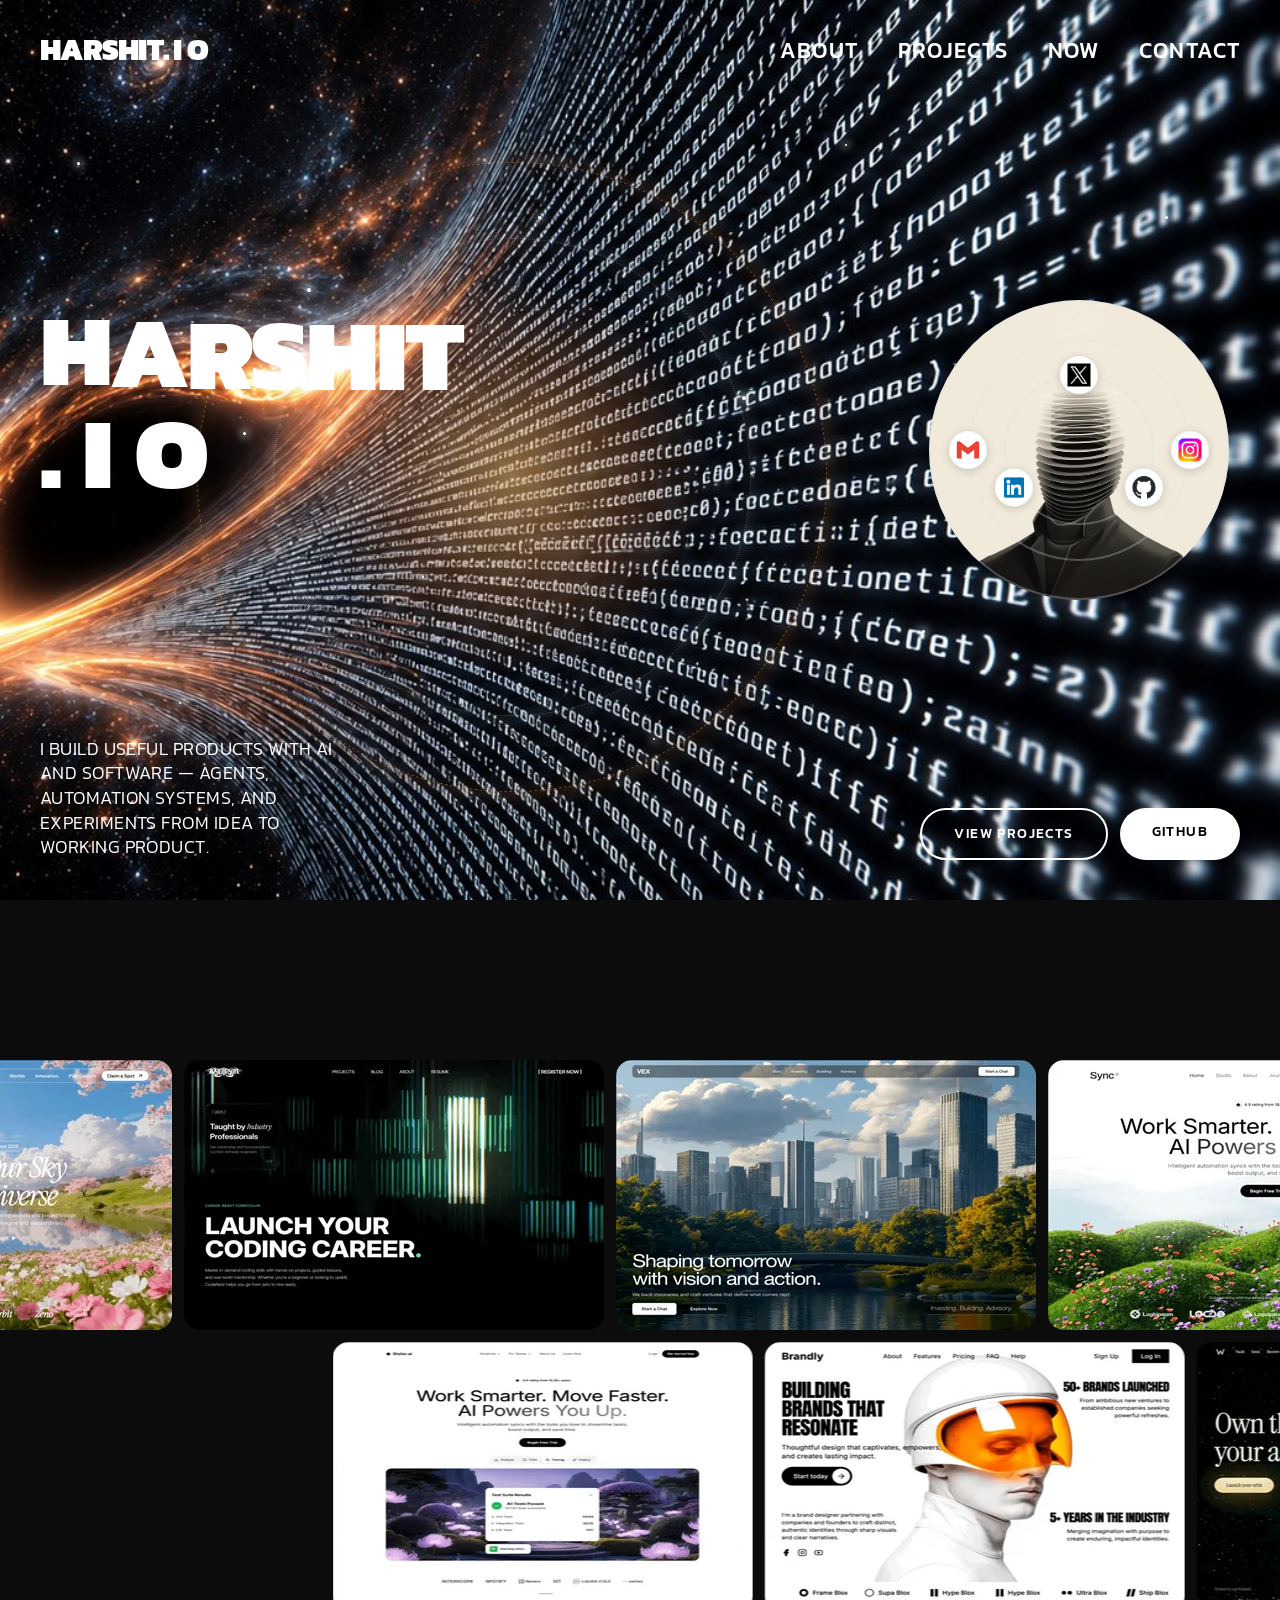
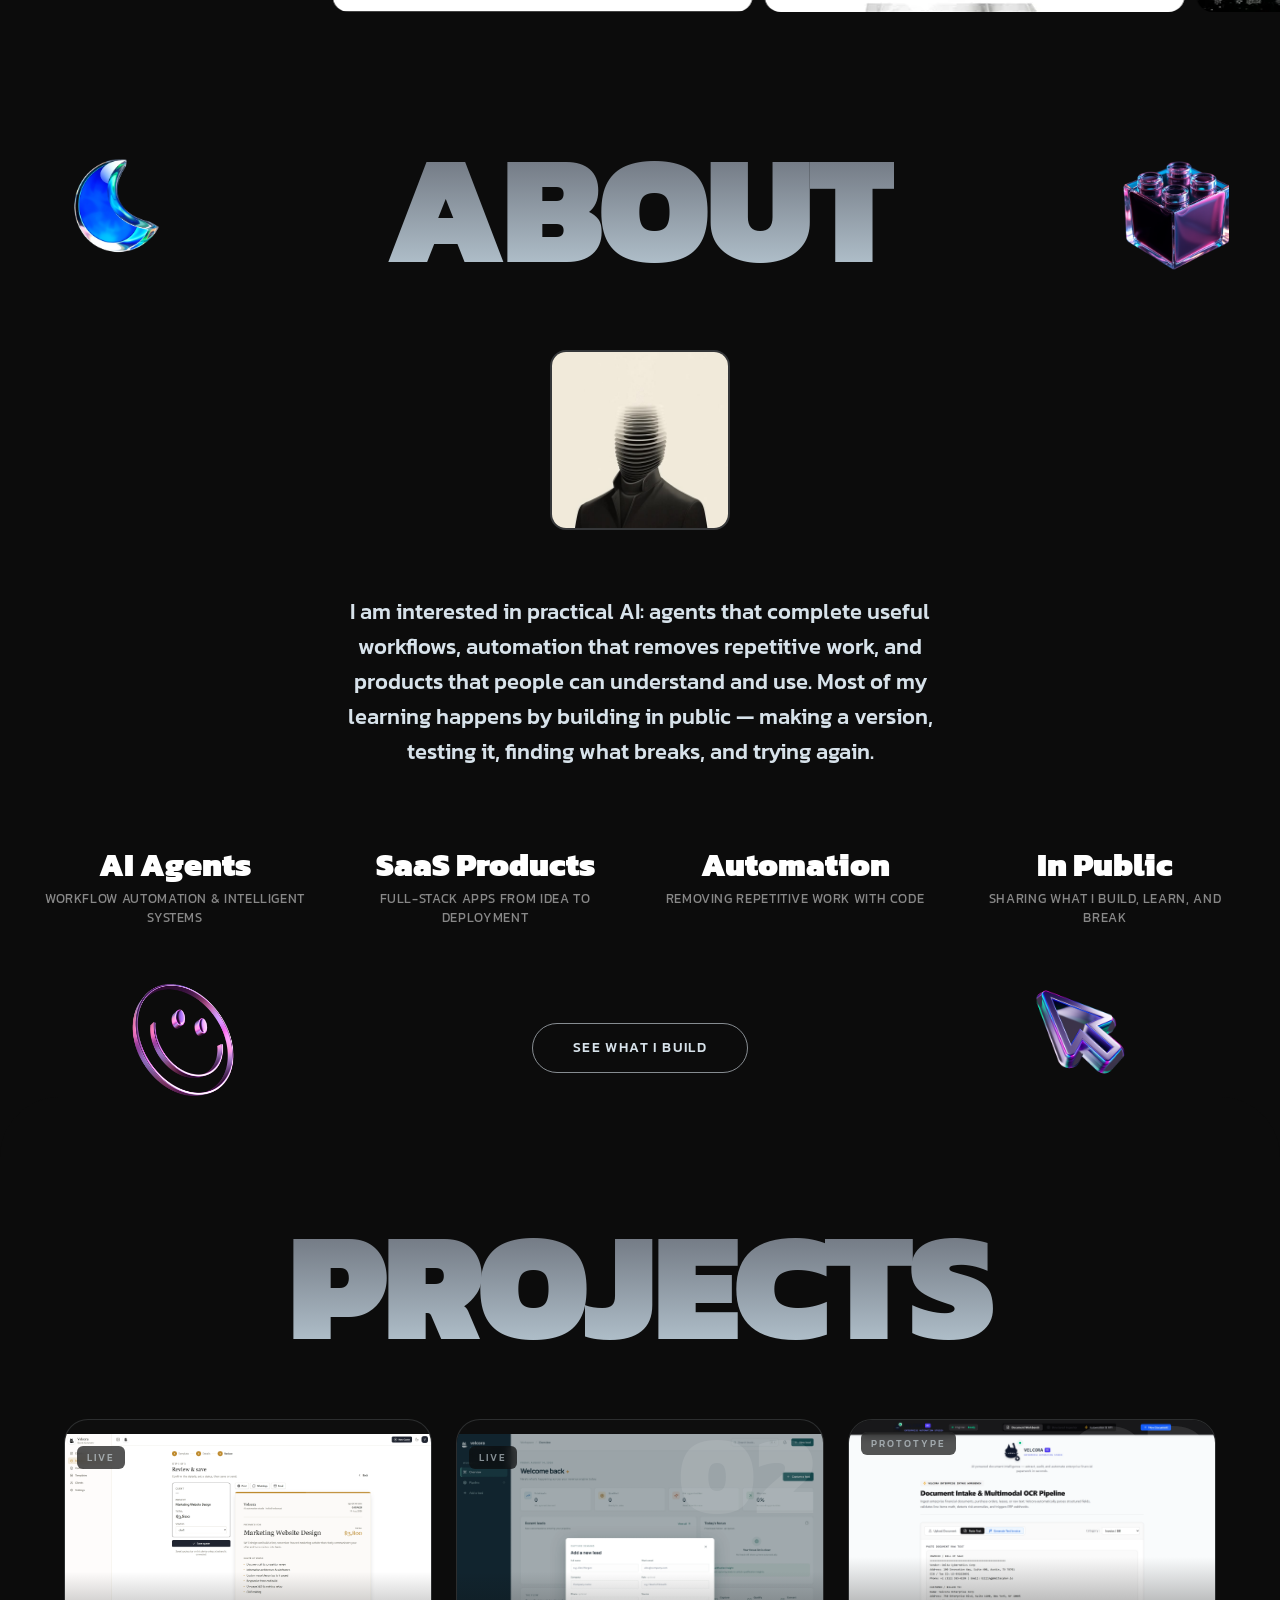
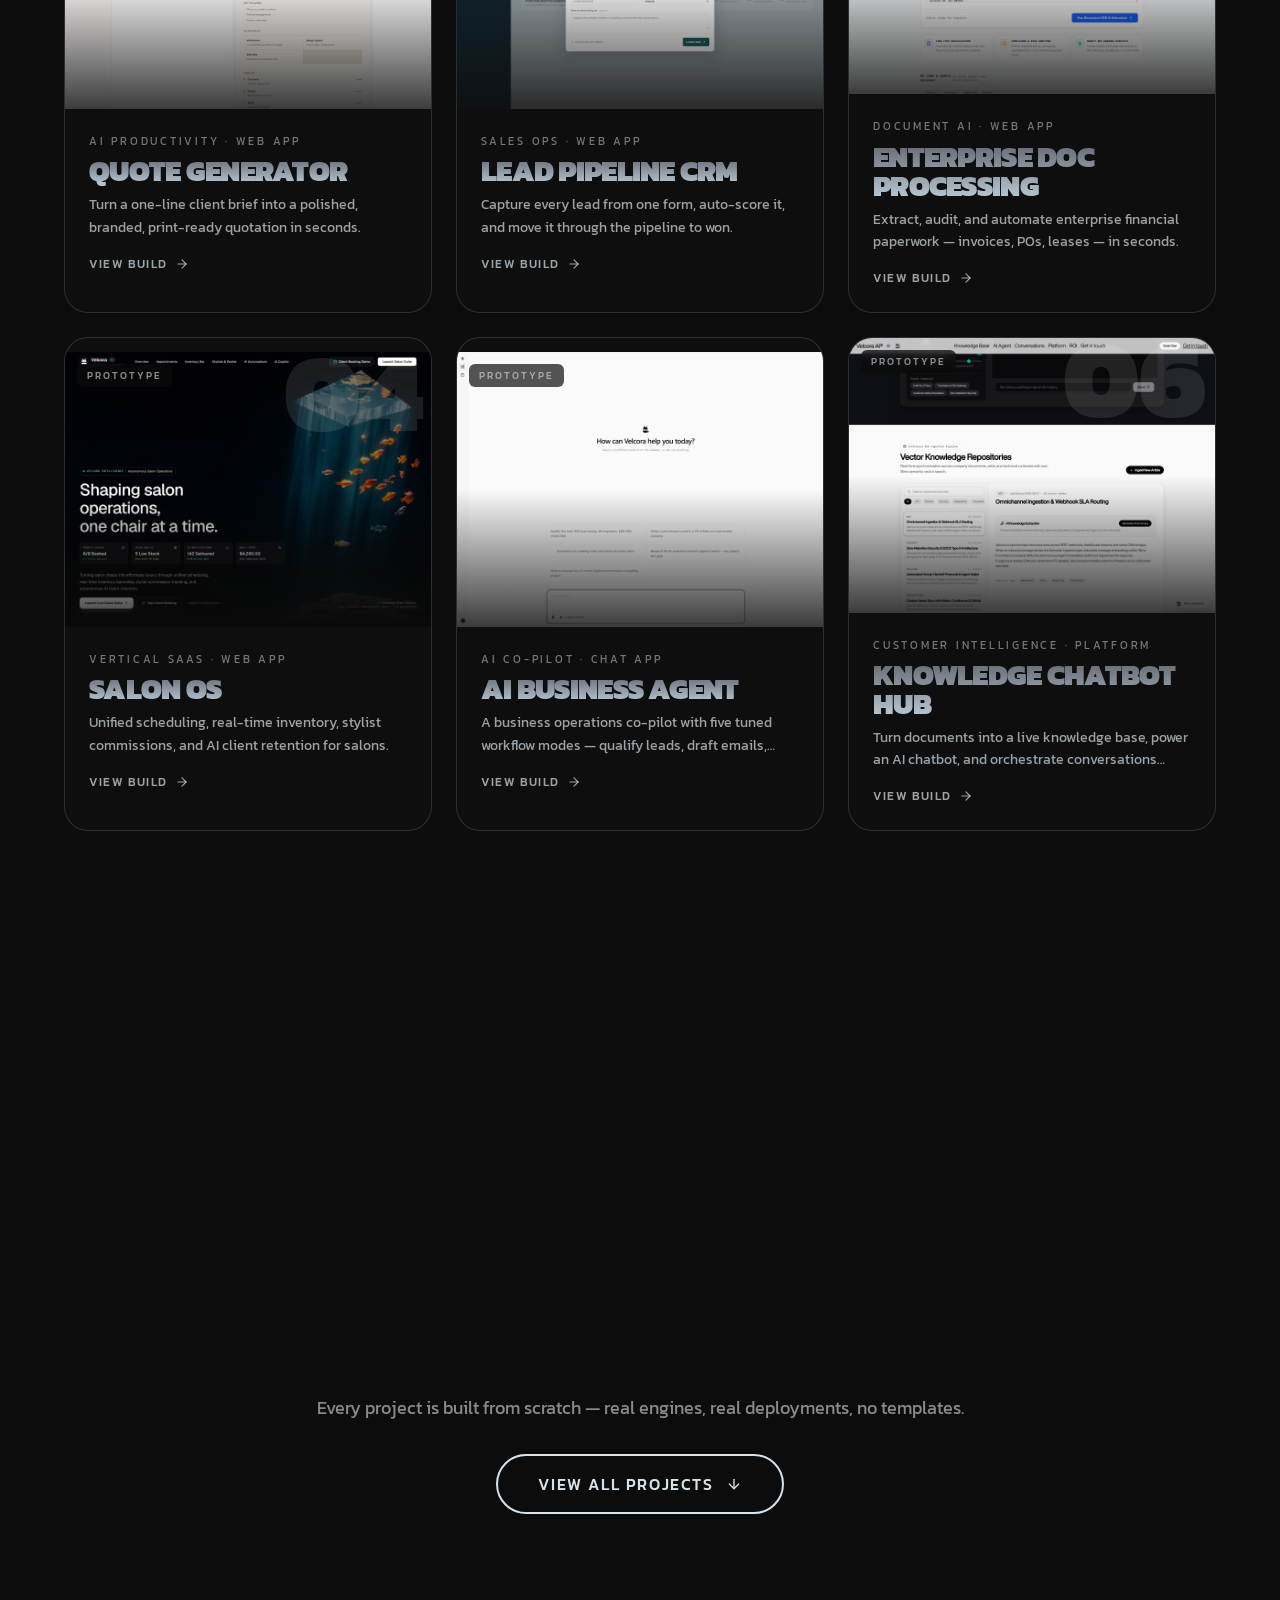
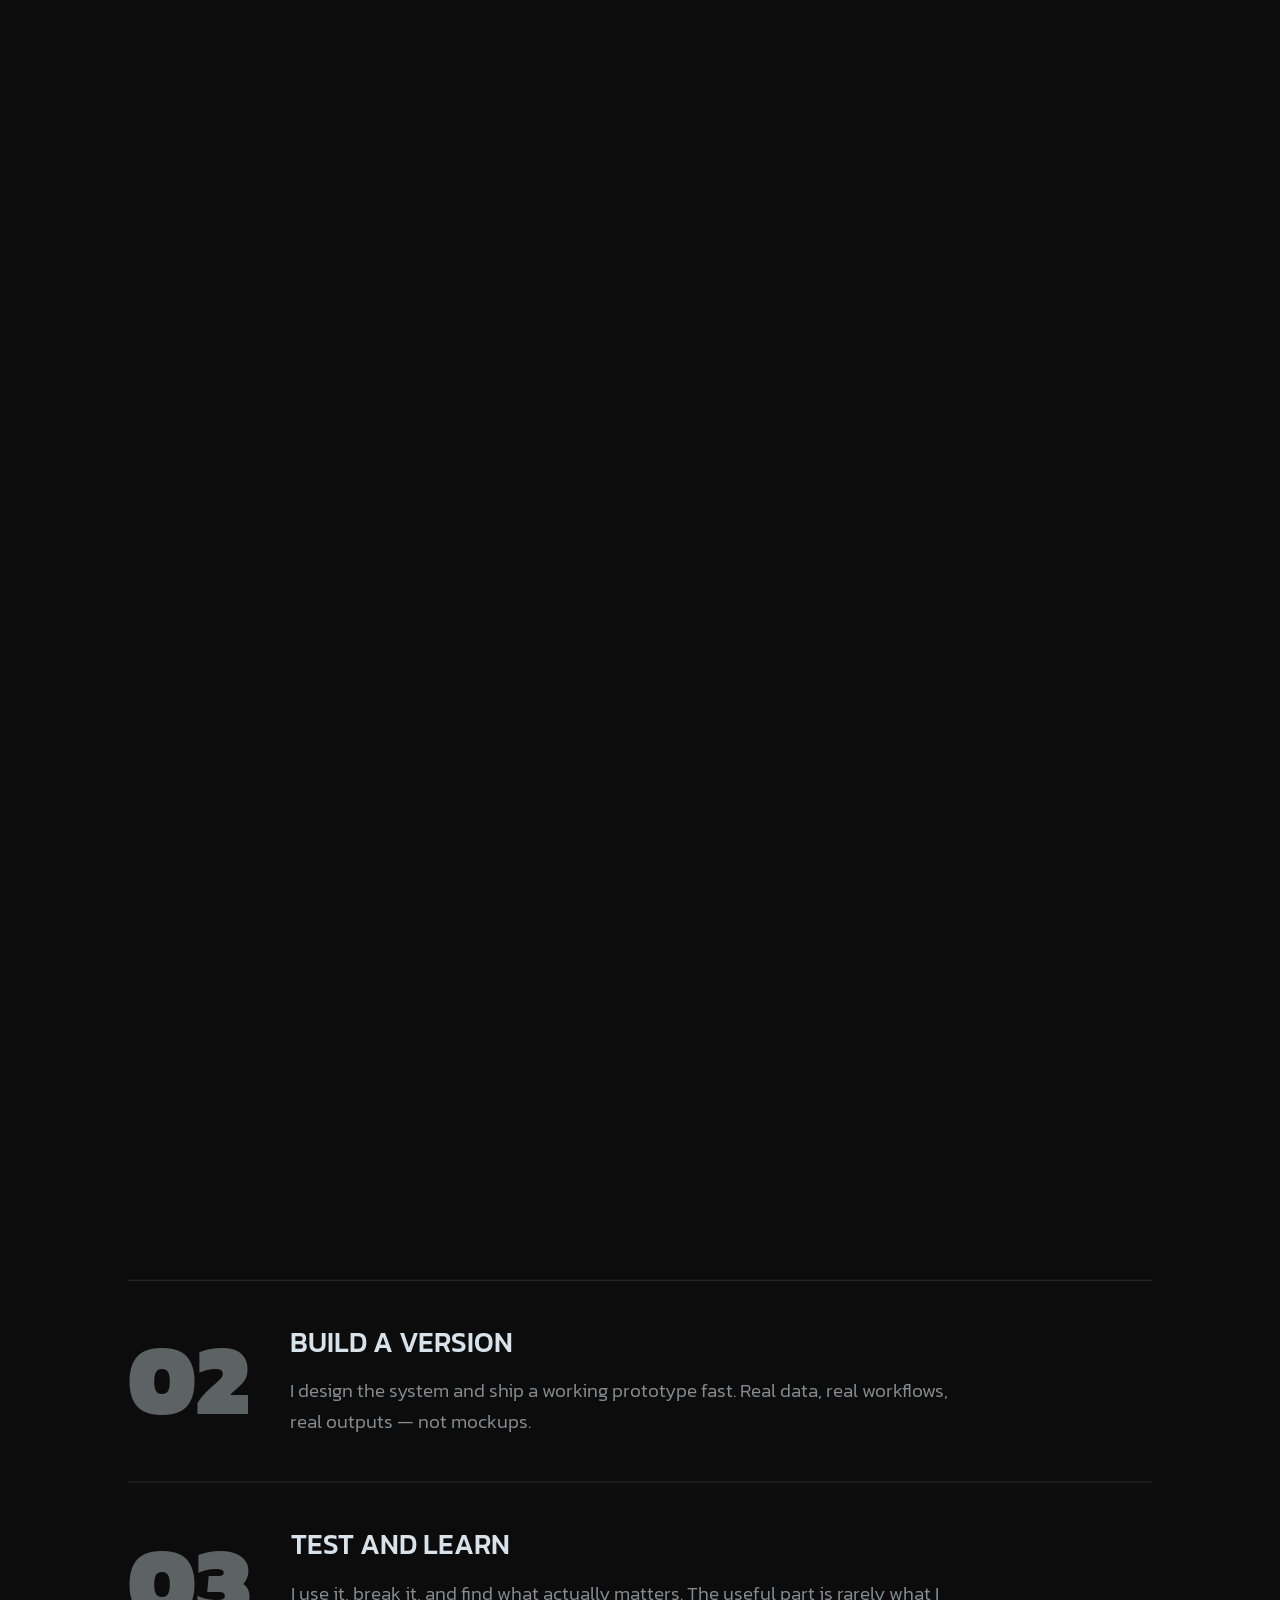
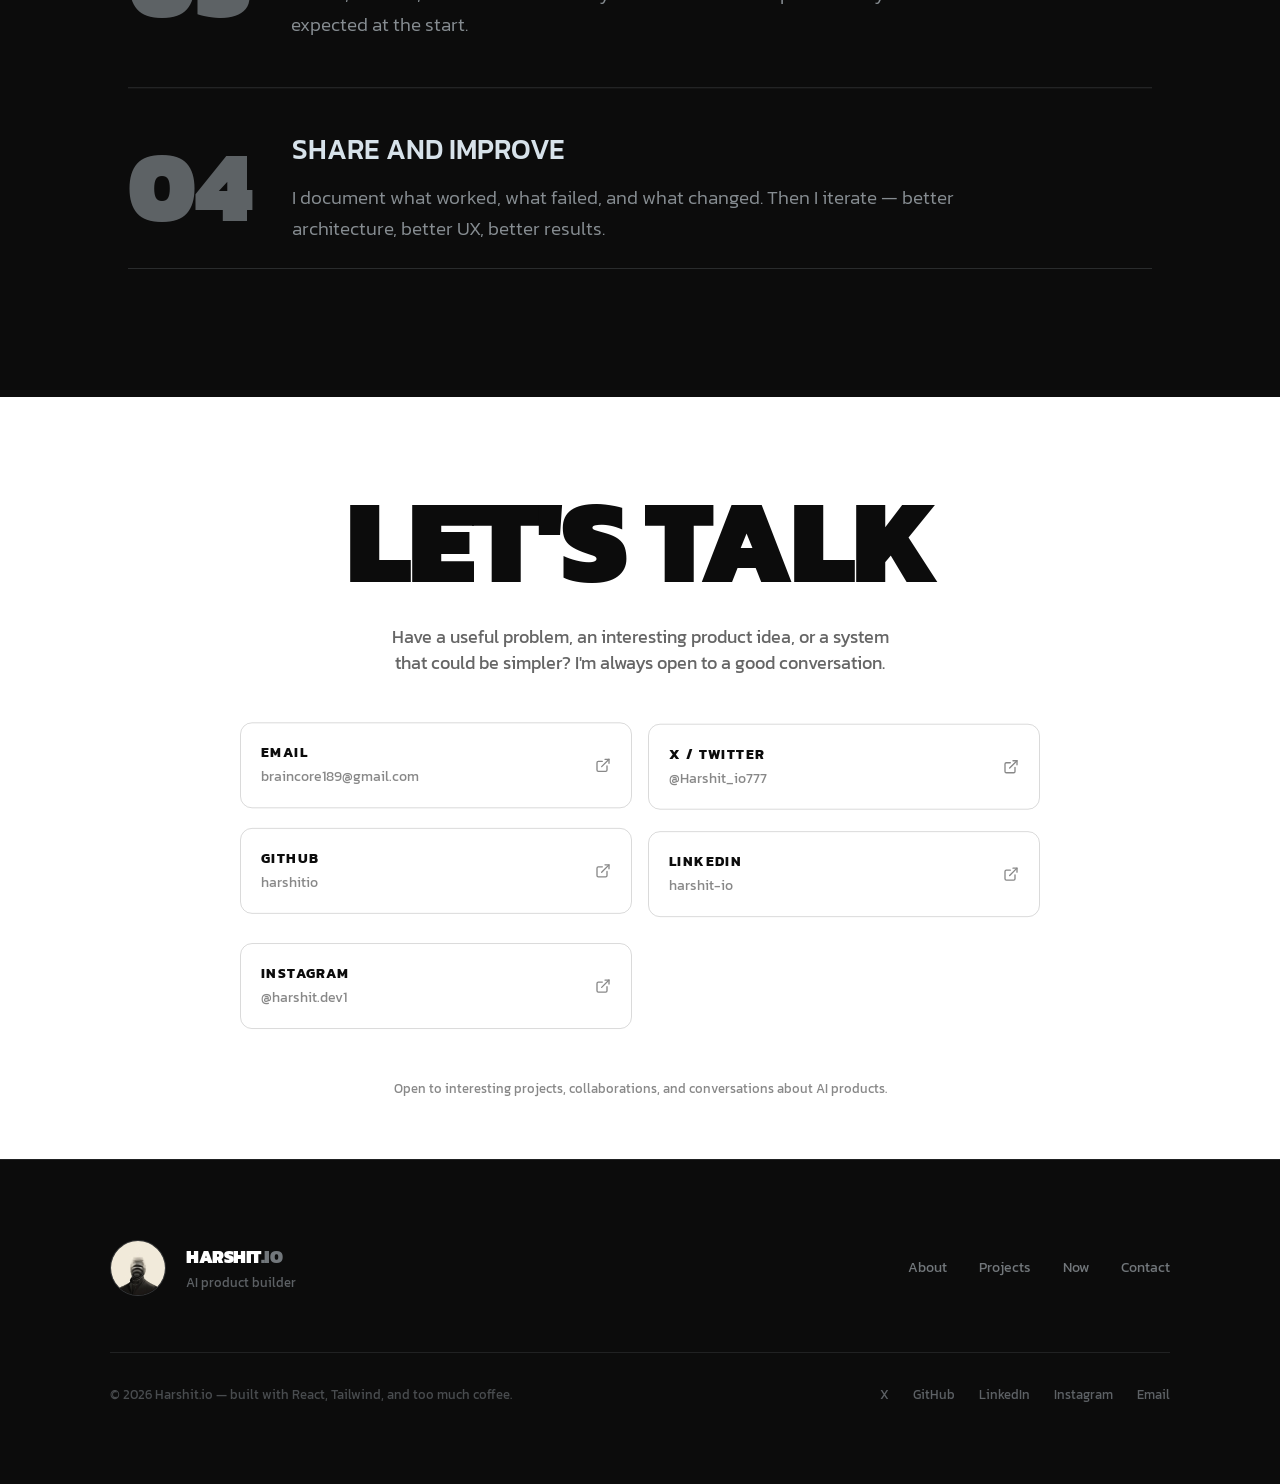
==== commit b3f1fdb5: "Hero background: animated blackhole video loop, no zoom" ====
--- a/index.html
+++ b/index.html
@@ -43,6 +43,12 @@
     />
     <link
       rel="preload"
+      as="video"
+      type="video/mp4"
+      href="/hero/blackhole.mp4"
+    />
+    <link
+      rel="preload"
       as="image"
       href="/hero/blackhole.jpg"
       fetchpriority="high"
@@ -63,8 +69,8 @@
         ]
       }
     </script>
-    <script type="module" crossorigin src="/assets/index-B8JdMlZd.js"></script>
-    <link rel="stylesheet" crossorigin href="/assets/index-COX1kdE8.css">
+    <script type="module" crossorigin src="/assets/index-BkM1fl2n.js"></script>
+    <link rel="stylesheet" crossorigin href="/assets/index-CiCvusek.css">
   </head>
   <body>
     <div id="root"></div>
--- a/assets/index-CiCvusek.css
+++ b/assets/index-CiCvusek.css
@@ -0,0 +1 @@
+*,:before,:after{box-sizing:border-box;border:0 solid #e5e7eb}:before,:after{--tw-content:""}html,:host{-webkit-text-size-adjust:100%;tab-size:4;font-feature-settings:normal;font-variation-settings:normal;-webkit-tap-highlight-color:transparent;font-family:ui-sans-serif,system-ui,sans-serif,Apple Color Emoji,Segoe UI Emoji,Segoe UI Symbol,Noto Color Emoji;line-height:1.5}body{line-height:inherit;margin:0}hr{height:0;color:inherit;border-top-width:1px}abbr:where([title]){-webkit-text-decoration:underline dotted;text-decoration:underline dotted}h1,h2,h3,h4,h5,h6{font-size:inherit;font-weight:inherit}a{color:inherit;-webkit-text-decoration:inherit;text-decoration:inherit}b,strong{font-weight:bolder}code,kbd,samp,pre{font-feature-settings:normal;font-variation-settings:normal;font-family:ui-monospace,SFMono-Regular,Menlo,Monaco,Consolas,Liberation Mono,Courier New,monospace;font-size:1em}small{font-size:80%}sub,sup{vertical-align:baseline;font-size:75%;line-height:0;position:relative}sub{bottom:-.25em}sup{top:-.5em}table{text-indent:0;border-color:inherit;border-collapse:collapse}button,input,optgroup,select,textarea{font-feature-settings:inherit;font-variation-settings:inherit;font-family:inherit;font-size:100%;font-weight:inherit;line-height:inherit;color:inherit;margin:0;padding:0}button,select{text-transform:none}button,[type=button],[type=reset],[type=submit]{-webkit-appearance:button;background-color:#0000;background-image:none}:-moz-focusring{outline:auto}:-moz-ui-invalid{box-shadow:none}progress{vertical-align:baseline}::-webkit-inner-spin-button{height:auto}::-webkit-outer-spin-button{height:auto}[type=search]{-webkit-appearance:textfield;outline-offset:-2px}::-webkit-search-decoration{-webkit-appearance:none}::-webkit-file-upload-button{-webkit-appearance:button;font:inherit}summary{display:list-item}blockquote,dl,dd,h1,h2,h3,h4,h5,h6,hr,figure,p,pre{margin:0}fieldset{margin:0;padding:0}legend{padding:0}ol,ul,menu{margin:0;padding:0;list-style:none}dialog{padding:0}textarea{resize:vertical}input::-moz-placeholder{opacity:1;color:#9ca3af}textarea::-moz-placeholder{opacity:1;color:#9ca3af}input::placeholder,textarea::placeholder{opacity:1;color:#9ca3af}button,[role=button]{cursor:pointer}:disabled{cursor:default}img,svg,video,canvas,audio,iframe,embed,object{vertical-align:middle;display:block}img,video{max-width:100%;height:auto}[hidden]{display:none}*,:before,:after,::backdrop{--tw-border-spacing-x:0;--tw-border-spacing-y:0;--tw-translate-x:0;--tw-translate-y:0;--tw-rotate:0;--tw-skew-x:0;--tw-skew-y:0;--tw-scale-x:1;--tw-scale-y:1;--tw-pan-x: ;--tw-pan-y: ;--tw-pinch-zoom: ;--tw-scroll-snap-strictness:proximity;--tw-gradient-from-position: ;--tw-gradient-via-position: ;--tw-gradient-to-position: ;--tw-ordinal: ;--tw-slashed-zero: ;--tw-numeric-figure: ;--tw-numeric-spacing: ;--tw-numeric-fraction: ;--tw-ring-inset: ;--tw-ring-offset-width:0px;--tw-ring-offset-color:#fff;--tw-ring-color:#3b82f680;--tw-ring-offset-shadow:0 0 #0000;--tw-ring-shadow:0 0 #0000;--tw-shadow:0 0 #0000;--tw-shadow-colored:0 0 #0000;--tw-blur: ;--tw-brightness: ;--tw-contrast: ;--tw-grayscale: ;--tw-hue-rotate: ;--tw-invert: ;--tw-saturate: ;--tw-sepia: ;--tw-drop-shadow: ;--tw-backdrop-blur: ;--tw-backdrop-brightness: ;--tw-backdrop-contrast: ;--tw-backdrop-grayscale: ;--tw-backdrop-hue-rotate: ;--tw-backdrop-invert: ;--tw-backdrop-opacity: ;--tw-backdrop-saturate: ;--tw-backdrop-sepia: }.pointer-events-none{pointer-events:none}.invisible{visibility:hidden}.fixed{position:fixed}.absolute{position:absolute}.relative{position:relative}.inset-0{inset:0}.inset-\[12\%\]{inset:12%}.inset-\[18\%\]{inset:18%}.-top-4{top:-1rem}.-top-6{top:-1.5rem}.bottom-16{bottom:4rem}.bottom-6{bottom:1.5rem}.bottom-\[5\%\]{bottom:5%}.left-1\/2{left:50%}.left-3{left:.75rem}.left-6{left:1.5rem}.left-\[2\%\]{left:2%}.left-\[4\%\]{left:4%}.left-\[40\%\]{left:40%}.right-0{right:0}.right-2{right:.5rem}.right-3{right:.75rem}.right-4{right:1rem}.right-\[2\%\]{right:2%}.right-\[4\%\]{right:4%}.top-1\/2{top:50%}.top-3{top:.75rem}.top-4{top:1rem}.top-\[16\%\]{top:16%}.top-\[53\%\]{top:53%}.top-\[8\%\]{top:8%}.z-0{z-index:0}.z-10{z-index:10}.z-30{z-index:30}.z-50{z-index:50}.z-\[5\]{z-index:5}.col-span-2{grid-column:span 2/span 2}.mx-auto{margin-left:auto;margin-right:auto}.-mt-10{margin-top:-2.5rem}.mb-1{margin-bottom:.25rem}.mb-10{margin-bottom:2.5rem}.mb-12{margin-bottom:3rem}.mb-14{margin-bottom:3.5rem}.mb-16{margin-bottom:4rem}.mb-2{margin-bottom:.5rem}.mb-3{margin-bottom:.75rem}.mb-4{margin-bottom:1rem}.mb-6{margin-bottom:1.5rem}.mb-8{margin-bottom:2rem}.mt-0{margin-top:0}.mt-0\.5{margin-top:.125rem}.mt-1{margin-top:.25rem}.mt-10{margin-top:2.5rem}.mt-12{margin-top:3rem}.mt-14{margin-top:3.5rem}.mt-16{margin-top:4rem}.mt-2{margin-top:.5rem}.mt-4{margin-top:1rem}.mt-6{margin-top:1.5rem}.line-clamp-2{-webkit-line-clamp:2;-webkit-box-orient:vertical;display:-webkit-box;overflow:hidden}.block{display:block}.inline-block{display:inline-block}.flex{display:flex}.inline-flex{display:inline-flex}.grid{display:grid}.hidden{display:none}.aspect-\[16\/10\]{aspect-ratio:16/10}.aspect-\[4\/3\]{aspect-ratio:4/3}.h-11{height:2.75rem}.h-14{height:3.5rem}.h-2{height:.5rem}.h-\[120px\]{height:120px}.h-\[70vmin\]{height:70vmin}.h-full{height:100%}.h-screen{height:100vh}.max-h-\[82vh\]{max-height:82vh}.min-h-screen{min-height:100vh}.w-11{width:2.75rem}.w-14{width:3.5rem}.w-2{width:.5rem}.w-5{width:1.25rem}.w-6{width:1.5rem}.w-\[120px\]{width:120px}.w-\[70px\]{width:70px}.w-\[70vmin\]{width:70vmin}.w-\[80px\]{width:80px}.w-\[90px\]{width:90px}.w-full{width:100%}.min-w-0{min-width:0}.max-w-2xl{max-width:42rem}.max-w-3xl{max-width:48rem}.max-w-5xl{max-width:64rem}.max-w-6xl{max-width:72rem}.max-w-\[1100px\]{max-width:1100px}.max-w-\[160px\]{max-width:160px}.max-w-\[600px\]{max-width:600px}.max-w-\[800px\]{max-width:800px}.max-w-full{max-width:100%}.max-w-lg{max-width:32rem}.max-w-md{max-width:28rem}.flex-1{flex:1}.shrink-0{flex-shrink:0}.-translate-x-1\/2{--tw-translate-x:-50%;transform:translate(var(--tw-translate-x), var(--tw-translate-y)) rotate(var(--tw-rotate)) skewX(var(--tw-skew-x)) skewY(var(--tw-skew-y)) scaleX(var(--tw-scale-x)) scaleY(var(--tw-scale-y))}.-translate-y-1\/2{--tw-translate-y:-50%;transform:translate(var(--tw-translate-x), var(--tw-translate-y)) rotate(var(--tw-rotate)) skewX(var(--tw-skew-x)) skewY(var(--tw-skew-y)) scaleX(var(--tw-scale-x)) scaleY(var(--tw-scale-y))}.-translate-y-\[5\%\]{--tw-translate-y:-5%;transform:translate(var(--tw-translate-x), var(--tw-translate-y)) rotate(var(--tw-rotate)) skewX(var(--tw-skew-x)) skewY(var(--tw-skew-y)) scaleX(var(--tw-scale-x)) scaleY(var(--tw-scale-y))}.transform{transform:translate(var(--tw-translate-x), var(--tw-translate-y)) rotate(var(--tw-rotate)) skewX(var(--tw-skew-x)) skewY(var(--tw-skew-y)) scaleX(var(--tw-scale-x)) scaleY(var(--tw-scale-y))}.cursor-zoom-in{cursor:zoom-in}.select-none{-webkit-user-select:none;user-select:none}.grid-cols-1{grid-template-columns:repeat(1,minmax(0,1fr))}.grid-cols-2{grid-template-columns:repeat(2,minmax(0,1fr))}.flex-col{flex-direction:column}.flex-wrap{flex-wrap:wrap}.items-start{align-items:flex-start}.items-end{align-items:flex-end}.items-center{align-items:center}.justify-center{justify-content:center}.justify-between{justify-content:space-between}.gap-1{gap:.25rem}.gap-1\.5{gap:.375rem}.gap-10{gap:2.5rem}.gap-2{gap:.5rem}.gap-2\.5{gap:.625rem}.gap-3{gap:.75rem}.gap-4{gap:1rem}.gap-5{gap:1.25rem}.gap-6{gap:1.5rem}.gap-x-8{-moz-column-gap:2rem;column-gap:2rem}.gap-y-3{row-gap:.75rem}.overflow-hidden{overflow:hidden}.overflow-x-clip{overflow-x:clip}.rounded{border-radius:.25rem}.rounded-2xl{border-radius:1rem}.rounded-3xl{border-radius:1.5rem}.rounded-full{border-radius:9999px}.rounded-md{border-radius:.375rem}.rounded-xl{border-radius:.75rem}.rounded-t-\[40px\]{border-top-left-radius:40px;border-top-right-radius:40px}.border{border-width:1px}.border-2{border-width:2px}.border-b{border-bottom-width:1px}.border-t{border-top-width:1px}.border-\[\#0C0C0C\]\/15{border-color:#0c0c0c26}.border-\[\#0C0C0C\]\/20{border-color:#0c0c0c33}.border-\[\#D7E2EA\]{--tw-border-opacity:1;border-color:rgb(215 226 234/var(--tw-border-opacity))}.border-\[\#D7E2EA\]\/10{border-color:#d7e2ea1a}.border-\[\#D7E2EA\]\/15{border-color:#d7e2ea26}.border-\[\#D7E2EA\]\/20{border-color:#d7e2ea33}.border-\[\#D7E2EA\]\/30{border-color:#d7e2ea4d}.border-\[\#D7E2EA\]\/60{border-color:#d7e2ea99}.border-\[\#f0f0f0\]{--tw-border-opacity:1;border-color:rgb(240 240 240/var(--tw-border-opacity))}.border-white{--tw-border-opacity:1;border-color:rgb(255 255 255/var(--tw-border-opacity))}.border-white\/10{border-color:#ffffff1a}.border-white\/20{border-color:#fff3}.bg-\[\#0C0C0C\]{--tw-bg-opacity:1;background-color:rgb(12 12 12/var(--tw-bg-opacity))}.bg-\[\#0C0C0C\]\/70{background-color:#0c0c0cb3}.bg-\[\#0E0E0E\]{--tw-bg-opacity:1;background-color:rgb(14 14 14/var(--tw-bg-opacity))}.bg-\[\#D7E2EA\]\/5{background-color:#d7e2ea0d}.bg-\[\#FFFFFF\]{--tw-bg-opacity:1;background-color:rgb(255 255 255/var(--tw-bg-opacity))}.bg-\[\#fafafa\]{--tw-bg-opacity:1;background-color:rgb(250 250 250/var(--tw-bg-opacity))}.bg-black{--tw-bg-opacity:1;background-color:rgb(0 0 0/var(--tw-bg-opacity))}.bg-black\/95{background-color:#000000f2}.bg-white{--tw-bg-opacity:1;background-color:rgb(255 255 255/var(--tw-bg-opacity))}.bg-white\/30{background-color:#ffffff4d}.bg-white\/\[0\.06\]{background-color:#ffffff0f}.bg-gradient-to-t{background-image:linear-gradient(to top, var(--tw-gradient-stops))}.from-\[\#0C0C0C\]{--tw-gradient-from:#0c0c0c var(--tw-gradient-from-position);--tw-gradient-to:#0c0c0c00 var(--tw-gradient-to-position);--tw-gradient-stops:var(--tw-gradient-from), var(--tw-gradient-to)}.via-transparent{--tw-gradient-to:#0000 var(--tw-gradient-to-position);--tw-gradient-stops:var(--tw-gradient-from), transparent var(--tw-gradient-via-position), var(--tw-gradient-to)}.to-transparent{--tw-gradient-to:transparent var(--tw-gradient-to-position)}.object-contain{-o-object-fit:contain;object-fit:contain}.object-cover{-o-object-fit:cover;object-fit:cover}.object-top{-o-object-position:top;object-position:top}.p-4{padding:1rem}.p-5{padding:1.25rem}.p-6{padding:1.5rem}.p-7{padding:1.75rem}.px-2{padding-left:.5rem;padding-right:.5rem}.px-2\.5{padding-left:.625rem;padding-right:.625rem}.px-3{padding-left:.75rem;padding-right:.75rem}.px-4{padding-left:1rem;padding-right:1rem}.px-5{padding-left:1.25rem;padding-right:1.25rem}.px-6{padding-left:1.5rem;padding-right:1.5rem}.px-8{padding-left:2rem;padding-right:2rem}.py-0{padding-top:0;padding-bottom:0}.py-0\.5{padding-top:.125rem;padding-bottom:.125rem}.py-1{padding-top:.25rem;padding-bottom:.25rem}.py-1\.5{padding-top:.375rem;padding-bottom:.375rem}.py-16{padding-top:4rem;padding-bottom:4rem}.py-2{padding-top:.5rem;padding-bottom:.5rem}.py-20{padding-top:5rem;padding-bottom:5rem}.py-3{padding-top:.75rem;padding-bottom:.75rem}.py-3\.5{padding-top:.875rem;padding-bottom:.875rem}.py-8{padding-top:2rem;padding-bottom:2rem}.pb-10{padding-bottom:2.5rem}.pb-16{padding-bottom:4rem}.pb-7{padding-bottom:1.75rem}.pt-20{padding-top:5rem}.pt-24{padding-top:6rem}.pt-4{padding-top:1rem}.pt-6{padding-top:1.5rem}.pt-8{padding-top:2rem}.text-left{text-align:left}.text-center{text-align:center}.text-right{text-align:right}.text-2xl{font-size:1.5rem;line-height:2rem}.text-\[0\.75rem\]{font-size:.75rem}.text-\[0\.7rem\]{font-size:.7rem}.text-\[0\.85rem\]{font-size:.85rem}.text-\[0\.8rem\]{font-size:.8rem}.text-\[10px\]{font-size:10px}.text-\[11px\]{font-size:11px}.text-\[clamp\(0\.65rem\,1vw\,0\.8rem\)\]{font-size:clamp(.65rem,1vw,.8rem)}.text-\[clamp\(0\.75rem\,1\.4vw\,1\.5rem\)\]{font-size:clamp(.75rem,1.4vw,1.5rem)}.text-\[clamp\(0\.85rem\,1\.5vw\,1\.1rem\)\]{font-size:clamp(.85rem,1.5vw,1.1rem)}.text-\[clamp\(0\.85rem\,1\.6vw\,1\.25rem\)\]{font-size:clamp(.85rem,1.6vw,1.25rem)}.text-\[clamp\(0\.85rem\,1\.6vw\,1\.2rem\)\]{font-size:clamp(.85rem,1.6vw,1.2rem)}.text-\[clamp\(0\.9rem\,1\.5vw\,1\.1rem\)\]{font-size:clamp(.9rem,1.5vw,1.1rem)}.text-\[clamp\(1\.2rem\,3vw\,2rem\)\]{font-size:clamp(1.2rem,3vw,2rem)}.text-\[clamp\(1\.3rem\,3vw\,1\.8rem\)\]{font-size:clamp(1.3rem,3vw,1.8rem)}.text-\[clamp\(1rem\,2\.2vw\,2\.1rem\)\]{font-size:clamp(1rem,2.2vw,2.1rem)}.text-\[clamp\(1rem\,2\.2vw\,2rem\)\]{font-size:clamp(1rem,2.2vw,2rem)}.text-\[clamp\(1rem\,2vw\,1\.35rem\)\]{font-size:clamp(1rem,2vw,1.35rem)}.text-\[clamp\(2\.2rem\,6vw\,5rem\)\]{font-size:clamp(2.2rem,6vw,5rem)}.text-\[clamp\(2\.5rem\,10vw\,120px\)\]{font-size:clamp(2.5rem,10vw,120px)}.text-\[clamp\(2\.5rem\,10vw\,140px\)\]{font-size:clamp(2.5rem,10vw,140px)}.text-\[clamp\(2\.5rem\,8vw\,100px\)\]{font-size:clamp(2.5rem,8vw,100px)}.text-\[clamp\(2\.5rem\,9vw\,120px\)\]{font-size:clamp(2.5rem,9vw,120px)}.text-\[clamp\(3rem\,10vw\,140px\)\]{font-size:clamp(3rem,10vw,140px)}.text-\[clamp\(3rem\,12vw\,160px\)\]{font-size:clamp(3rem,12vw,160px)}.text-\[clamp\(3rem\,12vw\,7\.5rem\)\]{font-size:clamp(3rem,12vw,7.5rem)}.text-\[clamp\(4rem\,9vw\,7rem\)\]{font-size:clamp(4rem,9vw,7rem)}.text-\[clamp\(8rem\,24vw\,320px\)\]{font-size:clamp(8rem,24vw,320px)}.text-base{font-size:1rem;line-height:1.5rem}.text-lg{font-size:1.125rem;line-height:1.75rem}.text-sm{font-size:.875rem;line-height:1.25rem}.text-xl{font-size:1.25rem;line-height:1.75rem}.text-xs{font-size:.75rem;line-height:1rem}.font-black{font-weight:900}.font-bold{font-weight:700}.font-light{font-weight:300}.font-medium{font-weight:500}.font-semibold{font-weight:600}.uppercase{text-transform:uppercase}.italic{font-style:italic}.leading-\[0\.95\]{line-height:.95}.leading-none{line-height:1}.leading-relaxed{line-height:1.625}.leading-snug{line-height:1.375}.leading-tight{line-height:1.25}.tracking-\[0\.15em\]{letter-spacing:.15em}.tracking-\[0\.25em\]{letter-spacing:.25em}.tracking-\[0\.2em\]{letter-spacing:.2em}.tracking-\[0\.3em\]{letter-spacing:.3em}.tracking-tight{letter-spacing:-.025em}.tracking-wide{letter-spacing:.025em}.tracking-wider{letter-spacing:.05em}.tracking-widest{letter-spacing:.1em}.text-\[\#0C0C0C\]{--tw-text-opacity:1;color:rgb(12 12 12/var(--tw-text-opacity))}.text-\[\#666\]{--tw-text-opacity:1;color:rgb(102 102 102/var(--tw-text-opacity))}.text-\[\#888\]{--tw-text-opacity:1;color:rgb(136 136 136/var(--tw-text-opacity))}.text-\[\#D7E2EA\]{--tw-text-opacity:1;color:rgb(215 226 234/var(--tw-text-opacity))}.text-\[\#D7E2EA\]\/30{color:#d7e2ea4d}.text-\[\#D7E2EA\]\/40{color:#d7e2ea66}.text-\[\#D7E2EA\]\/50{color:#d7e2ea80}.text-\[\#D7E2EA\]\/60{color:#d7e2ea99}.text-\[\#D7E2EA\]\/70{color:#d7e2eab3}.text-\[\#D7E2EA\]\/80{color:#d7e2eacc}.text-\[\#D7E2EA\]\/85{color:#d7e2ead9}.text-\[\#D7E2EA\]\/\[0\.06\]{color:#d7e2ea0f}.text-\[\#bbb\]{--tw-text-opacity:1;color:rgb(187 187 187/var(--tw-text-opacity))}.text-black{--tw-text-opacity:1;color:rgb(0 0 0/var(--tw-text-opacity))}.text-white{--tw-text-opacity:1;color:rgb(255 255 255/var(--tw-text-opacity))}.text-white\/70{color:#ffffffb3}.text-white\/80{color:#fffc}.text-white\/\[0\.10\]{color:#ffffff1a}.no-underline{text-decoration-line:none}.opacity-40{opacity:.4}.opacity-60{opacity:.6}.opacity-80{opacity:.8}.shadow-2xl{--tw-shadow:0 25px 50px -12px #00000040;--tw-shadow-colored:0 25px 50px -12px var(--tw-shadow-color);box-shadow:var(--tw-ring-offset-shadow,0 0 #0000), var(--tw-ring-shadow,0 0 #0000), var(--tw-shadow)}.outline{outline-style:solid}.ring{--tw-ring-offset-shadow:var(--tw-ring-inset) 0 0 0 var(--tw-ring-offset-width) var(--tw-ring-offset-color);--tw-ring-shadow:var(--tw-ring-inset) 0 0 0 calc(3px + var(--tw-ring-offset-width)) var(--tw-ring-color);box-shadow:var(--tw-ring-offset-shadow), var(--tw-ring-shadow), var(--tw-shadow,0 0 #0000)}.ring-1{--tw-ring-offset-shadow:var(--tw-ring-inset) 0 0 0 var(--tw-ring-offset-width) var(--tw-ring-offset-color);--tw-ring-shadow:var(--tw-ring-inset) 0 0 0 calc(1px + var(--tw-ring-offset-width)) var(--tw-ring-color);box-shadow:var(--tw-ring-offset-shadow), var(--tw-ring-shadow), var(--tw-shadow,0 0 #0000)}.ring-white\/10{--tw-ring-color:#ffffff1a}.filter{filter:var(--tw-blur) var(--tw-brightness) var(--tw-contrast) var(--tw-grayscale) var(--tw-hue-rotate) var(--tw-invert) var(--tw-saturate) var(--tw-sepia) var(--tw-drop-shadow)}.backdrop-blur-sm{--tw-backdrop-blur:blur(4px);-webkit-backdrop-filter:var(--tw-backdrop-blur) var(--tw-backdrop-brightness) var(--tw-backdrop-contrast) var(--tw-backdrop-grayscale) var(--tw-backdrop-hue-rotate) var(--tw-backdrop-invert) var(--tw-backdrop-opacity) var(--tw-backdrop-saturate) var(--tw-backdrop-sepia);backdrop-filter:var(--tw-backdrop-blur) var(--tw-backdrop-brightness) var(--tw-backdrop-contrast) var(--tw-backdrop-grayscale) var(--tw-backdrop-hue-rotate) var(--tw-backdrop-invert) var(--tw-backdrop-opacity) var(--tw-backdrop-saturate) var(--tw-backdrop-sepia)}.transition{transition-property:color,background-color,border-color,text-decoration-color,fill,stroke,opacity,box-shadow,transform,filter,-webkit-backdrop-filter,backdrop-filter;transition-duration:.15s;transition-timing-function:cubic-bezier(.4,0,.2,1)}.transition-\[filter\]{transition-property:filter;transition-duration:.15s;transition-timing-function:cubic-bezier(.4,0,.2,1)}.transition-all{transition-property:all;transition-duration:.15s;transition-timing-function:cubic-bezier(.4,0,.2,1)}.transition-colors{transition-property:color,background-color,border-color,text-decoration-color,fill,stroke;transition-duration:.15s;transition-timing-function:cubic-bezier(.4,0,.2,1)}.transition-opacity{transition-property:opacity;transition-duration:.15s;transition-timing-function:cubic-bezier(.4,0,.2,1)}.transition-transform{transition-property:transform;transition-duration:.15s;transition-timing-function:cubic-bezier(.4,0,.2,1)}.duration-200{transition-duration:.2s}.duration-300{transition-duration:.3s}.duration-500{transition-duration:.5s}html,body,#root{background-color:#0c0c0c}*,:before,:after{box-sizing:border-box;margin:0;padding:0}html{scroll-behavior:smooth}body{font-family:Kanit,sans-serif}section[id],footer[id]{scroll-margin-top:1rem}.hero-heading{background:linear-gradient(#646973 0%,#bbccd7 100%);-webkit-text-fill-color:transparent;-webkit-background-clip:text;background-clip:text}.spell-ring-a{border:1px dashed #ffaa5a66;animation:28s linear infinite spell-spin;box-shadow:0 0 24px #ff963c38,inset 0 0 24px #ff963c1f}.spell-ring-b{border:1px dotted #d7e2ea59;animation:46s linear infinite spell-spin-rev;box-shadow:0 0 20px #d7e2ea24,inset 0 0 20px #d7e2ea14}@keyframes spell-spin{to{transform:rotate(360deg)}}@keyframes spell-spin-rev{to{transform:rotate(-360deg)}}.spell-glow{background:radial-gradient(circle,#ffbe6e8c 0%,#ff8c3c38 40%,#0000 70%);animation:5.5s ease-in-out infinite hole-glow-pulse}@keyframes hole-glow-pulse{0%,to{opacity:.45;transform:scale(1)}50%{opacity:.85;transform:scale(1.08)}}.spark{animation:3s ease-in-out infinite spark-twinkle}@keyframes spark-twinkle{0%,to{opacity:0;transform:scale(.5)}50%{opacity:1;transform:scale(1)}}@media (prefers-reduced-motion:reduce){html{scroll-behavior:auto}*,:before,:after{transition-duration:.01ms!important;animation-duration:.01ms!important;animation-iteration-count:1!important}}@property --c5-x1{syntax:"<percentage>";inherits:false;initial-value:10%}@property --c5-y1{syntax:"<percentage>";inherits:false;initial-value:10%}@property --c5-x2{syntax:"<percentage>";inherits:false;initial-value:90%}@property --c5-y2{syntax:"<percentage>";inherits:false;initial-value:10%}@property --c5-x3{syntax:"<percentage>";inherits:false;initial-value:10%}@property --c5-y3{syntax:"<percentage>";inherits:false;initial-value:90%}@property --c5-x4{syntax:"<percentage>";inherits:false;initial-value:90%}@property --c5-y4{syntax:"<percentage>";inherits:false;initial-value:90%}@property --c5-x5{syntax:"<percentage>";inherits:false;initial-value:50%}@property --c5-y5{syntax:"<percentage>";inherits:false;initial-value:50%}@property --c5-s1{syntax:"<percentage>";inherits:false;initial-value:55%}@property --c5-s2{syntax:"<percentage>";inherits:false;initial-value:55%}@property --c5-s3{syntax:"<percentage>";inherits:false;initial-value:55%}@property --c5-s4{syntax:"<percentage>";inherits:false;initial-value:55%}@property --c5-s5{syntax:"<percentage>";inherits:false;initial-value:65%}.c5-animated-gradient{background-color:#7621b0;background-image:radial-gradient(circle at var(--c5-x1) var(--c5-y1), #e9b8ff 0px, transparent var(--c5-s1)), radial-gradient(circle at var(--c5-x2) var(--c5-y2), #b600a8 0px, transparent var(--c5-s2)), radial-gradient(circle at var(--c5-x3) var(--c5-y3), #ff8c42 0px, transparent var(--c5-s3)), radial-gradient(circle at var(--c5-x4) var(--c5-y4), #ffc98a 0px, transparent var(--c5-s4)), radial-gradient(circle at var(--c5-x5) var(--c5-y5), #8a2be2 0px, transparent var(--c5-s5));animation:5s ease-in-out infinite c5-blob1,6s ease-in-out infinite c5-blob2,5.5s ease-in-out infinite c5-blob3,6.5s ease-in-out infinite c5-blob4,4s ease-in-out infinite c5-blob5,3.5s ease-in-out infinite c5-size1,4.2s ease-in-out infinite c5-size2,3.8s ease-in-out infinite c5-size3,4.6s ease-in-out infinite c5-size4,3s ease-in-out infinite c5-size5}@keyframes c5-blob1{0%,to{--c5-x1:5%;--c5-y1:5%}25%{--c5-x1:45%;--c5-y1:20%}50%{--c5-x1:30%;--c5-y1:55%}75%{--c5-x1:0%;--c5-y1:30%}}@keyframes c5-blob2{0%,to{--c5-x2:95%;--c5-y2:5%}33%{--c5-x2:55%;--c5-y2:35%}66%{--c5-x2:80%;--c5-y2:65%}}@keyframes c5-blob3{0%,to{--c5-x3:5%;--c5-y3:95%}40%{--c5-x3:45%;--c5-y3:65%}70%{--c5-x3:25%;--c5-y3:100%}}@keyframes c5-blob4{0%,to{--c5-x4:95%;--c5-y4:95%}30%{--c5-x4:60%;--c5-y4:70%}60%{--c5-x4:100%;--c5-y4:50%}}@keyframes c5-blob5{0%,to{--c5-x5:50%;--c5-y5:50%}25%{--c5-x5:70%;--c5-y5:30%}50%{--c5-x5:40%;--c5-y5:70%}75%{--c5-x5:30%;--c5-y5:40%}}@keyframes c5-size1{0%,to{--c5-s1:45%}50%{--c5-s1:80%}}@keyframes c5-size2{0%,to{--c5-s2:45%}50%{--c5-s2:85%}}@keyframes c5-size3{0%,to{--c5-s3:45%}50%{--c5-s3:78%}}@keyframes c5-size4{0%,to{--c5-s4:45%}50%{--c5-s4:82%}}@keyframes c5-size5{0%,to{--c5-s5:50%}50%{--c5-s5:85%}}@media (prefers-reduced-motion:reduce){.c5-animated-gradient{animation:none}}.hover\:scale-105:hover{--tw-scale-x:1.05;--tw-scale-y:1.05;transform:translate(var(--tw-translate-x), var(--tw-translate-y)) rotate(var(--tw-rotate)) skewX(var(--tw-skew-x)) skewY(var(--tw-skew-y)) scaleX(var(--tw-scale-x)) scaleY(var(--tw-scale-y))}.hover\:border-\[\#0C0C0C\]\/40:hover{border-color:#0c0c0c66}.hover\:border-\[\#D7E2EA\]\/45:hover{border-color:#d7e2ea73}.hover\:border-white\/20:hover{border-color:#fff3}.hover\:bg-\[\#D7E2EA\]:hover{--tw-bg-opacity:1;background-color:rgb(215 226 234/var(--tw-bg-opacity))}.hover\:bg-gray-200:hover{--tw-bg-opacity:1;background-color:rgb(229 231 235/var(--tw-bg-opacity))}.hover\:bg-white:hover{--tw-bg-opacity:1;background-color:rgb(255 255 255/var(--tw-bg-opacity))}.hover\:bg-white\/10:hover{background-color:#ffffff1a}.hover\:bg-white\/60:hover{background-color:#fff9}.hover\:text-\[\#0C0C0C\]:hover{--tw-text-opacity:1;color:rgb(12 12 12/var(--tw-text-opacity))}.hover\:text-black:hover{--tw-text-opacity:1;color:rgb(0 0 0/var(--tw-text-opacity))}.hover\:text-white:hover{--tw-text-opacity:1;color:rgb(255 255 255/var(--tw-text-opacity))}.hover\:opacity-70:hover,.focus-visible\:opacity-70:focus-visible{opacity:.7}.group:hover .group-hover\:translate-x-1{--tw-translate-x:.25rem;transform:translate(var(--tw-translate-x), var(--tw-translate-y)) rotate(var(--tw-rotate)) skewX(var(--tw-skew-x)) skewY(var(--tw-skew-y)) scaleX(var(--tw-scale-x)) scaleY(var(--tw-scale-y))}.group:hover .group-hover\:scale-\[1\.04\]{--tw-scale-x:1.04;--tw-scale-y:1.04;transform:translate(var(--tw-translate-x), var(--tw-translate-y)) rotate(var(--tw-rotate)) skewX(var(--tw-skew-x)) skewY(var(--tw-skew-y)) scaleX(var(--tw-scale-x)) scaleY(var(--tw-scale-y))}.group:hover .group-hover\:text-\[\#0C0C0C\]{--tw-text-opacity:1;color:rgb(12 12 12/var(--tw-text-opacity))}.group:hover .group-hover\:text-\[\#D7E2EA\]{--tw-text-opacity:1;color:rgb(215 226 234/var(--tw-text-opacity))}.group:hover .group-hover\:brightness-110{--tw-brightness:brightness(1.1);filter:var(--tw-blur) var(--tw-brightness) var(--tw-contrast) var(--tw-grayscale) var(--tw-hue-rotate) var(--tw-invert) var(--tw-saturate) var(--tw-sepia) var(--tw-drop-shadow)}@media (width<=900px){.max-\[900px\]\:py-\[60px\]{padding-top:60px;padding-bottom:60px}}@media (width<=480px){.max-\[480px\]\:inline-block{display:inline-block}.max-\[480px\]\:hidden{display:none}}@media (width>=640px){.sm\:-top-10{top:-2.5rem}.sm\:bottom-20{bottom:5rem}.sm\:left-6{left:1.5rem}.sm\:left-\[3\%\]{left:3%}.sm\:left-\[7\%\]{left:7%}.sm\:right-6{right:1.5rem}.sm\:right-\[3\%\]{right:3%}.sm\:right-\[7\%\]{right:7%}.sm\:top-6{top:1.5rem}.sm\:-mt-12{margin-top:-3rem}.sm\:mb-14{margin-bottom:3.5rem}.sm\:mb-20{margin-bottom:5rem}.sm\:mt-20{margin-top:5rem}.sm\:h-\[150px\]{height:150px}.sm\:w-\[100px\]{width:100px}.sm\:w-\[110px\]{width:110px}.sm\:w-\[150px\]{width:150px}.sm\:w-\[90px\]{width:90px}.sm\:max-w-\[220px\]{max-width:220px}.sm\:grid-cols-2{grid-template-columns:repeat(2,minmax(0,1fr))}.sm\:grid-cols-4{grid-template-columns:repeat(4,minmax(0,1fr))}.sm\:flex-row{flex-direction:row}.sm\:items-center{align-items:center}.sm\:gap-10{gap:2.5rem}.sm\:gap-14{gap:3.5rem}.sm\:gap-3{gap:.75rem}.sm\:gap-6{gap:1.5rem}.sm\:rounded-t-\[50px\]{border-top-left-radius:50px;border-top-right-radius:50px}.sm\:p-6{padding:1.5rem}.sm\:p-8{padding:2rem}.sm\:px-10{padding-left:2.5rem;padding-right:2.5rem}.sm\:px-8{padding-left:2rem;padding-right:2rem}.sm\:py-10{padding-top:2.5rem;padding-bottom:2.5rem}.sm\:py-20{padding-top:5rem;padding-bottom:5rem}.sm\:py-24{padding-top:6rem;padding-bottom:6rem}.sm\:py-28{padding-top:7rem;padding-bottom:7rem}.sm\:py-3{padding-top:.75rem;padding-bottom:.75rem}.sm\:py-3\.5{padding-top:.875rem;padding-bottom:.875rem}.sm\:py-4{padding-top:1rem;padding-bottom:1rem}.sm\:pb-24{padding-bottom:6rem}.sm\:pb-8{padding-bottom:2rem}.sm\:pt-24{padding-top:6rem}.sm\:pt-32{padding-top:8rem}.sm\:text-base{font-size:1rem;line-height:1.5rem}.sm\:text-lg{font-size:1.125rem;line-height:1.75rem}.sm\:text-sm{font-size:.875rem;line-height:1.25rem}}@media (width>=768px){.md\:left-10{left:2.5rem}.md\:left-\[10\%\]{left:10%}.md\:left-\[4\%\]{left:4%}.md\:right-\[10\%\]{right:10%}.md\:right-\[4\%\]{right:4%}.md\:-mt-14{margin-top:-3.5rem}.md\:mb-24{margin-bottom:6rem}.md\:mb-28{margin-bottom:7rem}.md\:mt-8{margin-top:2rem}.md\:h-\[180px\]{height:180px}.md\:w-\[110px\]{width:110px}.md\:w-\[130px\]{width:130px}.md\:w-\[140px\]{width:140px}.md\:w-\[180px\]{width:180px}.md\:max-w-\[320px\]{max-width:320px}.md\:grid-cols-2{grid-template-columns:repeat(2,minmax(0,1fr))}.md\:gap-10{gap:2.5rem}.md\:gap-16{gap:4rem}.md\:rounded-t-\[60px\]{border-top-left-radius:60px;border-top-right-radius:60px}.md\:px-10{padding-left:2.5rem;padding-right:2.5rem}.md\:px-12{padding-left:3rem;padding-right:3rem}.md\:py-12{padding-top:3rem;padding-bottom:3rem}.md\:py-28{padding-top:7rem;padding-bottom:7rem}.md\:py-32{padding-top:8rem;padding-bottom:8rem}.md\:py-36{padding-top:9rem;padding-bottom:9rem}.md\:py-4{padding-top:1rem;padding-bottom:1rem}.md\:pb-10{padding-bottom:2.5rem}.md\:pt-28{padding-top:7rem}.md\:pt-40{padding-top:10rem}.md\:pt-8{padding-top:2rem}.md\:text-3xl{font-size:1.875rem;line-height:2.25rem}.md\:text-base{font-size:1rem;line-height:1.5rem}.md\:text-lg{font-size:1.125rem;line-height:1.75rem}}@media (width>=1024px){.lg\:top-1\/2{top:50%}.lg\:block{display:block}.lg\:-translate-y-1\/2{--tw-translate-y:-50%;transform:translate(var(--tw-translate-x), var(--tw-translate-y)) rotate(var(--tw-rotate)) skewX(var(--tw-skew-x)) skewY(var(--tw-skew-y)) scaleX(var(--tw-scale-x)) scaleY(var(--tw-scale-y))}.lg\:grid-cols-2{grid-template-columns:repeat(2,minmax(0,1fr))}.lg\:grid-cols-3{grid-template-columns:repeat(3,minmax(0,1fr))}.lg\:grid-cols-8{grid-template-columns:repeat(8,minmax(0,1fr))}.lg\:gap-14{gap:3.5rem}.lg\:text-\[1\.4rem\]{font-size:1.4rem}.lg\:text-\[clamp\(3\.5rem\,8vw\,7\.5rem\)\]{font-size:clamp(3.5rem,8vw,7.5rem)}}@media (width>=1280px){.xl\:right-\[4\%\]{right:4%}}@media (width>=1024px){.lg\:\[\&\>\*\:first-child\]\:order-2>:first-child{order:2}}.social-orbit{--size:380px;width:var(--size);height:var(--size);animation:1s cubic-bezier(.22,1,.36,1) both orbit-in;position:relative}@media (width<=1280px){.social-orbit{--size:300px}}@keyframes orbit-in{0%{opacity:0;transform:scale(.9)}to{opacity:1;transform:scale(1)}}.orbit-center{width:var(--size);height:var(--size);z-index:0;border-radius:50%;position:absolute;top:50%;left:50%;overflow:hidden;transform:translate(-50%,-50%)}.orbit-center img{-o-object-fit:cover;object-fit:cover;width:100%;height:100%;display:block}.orbit{animation:orbit-spin var(--dur) linear infinite;z-index:2;border:2px solid #d7e2ea47;border-radius:50%;position:absolute;top:50%;left:50%;transform:translate(-50%,-50%)}.orbit-inner{width:calc(var(--size) * .5);height:calc(var(--size) * .5);--r:calc(var(--size) * .25);--dur:30s}.orbit-mid{width:calc(var(--size) * .74);height:calc(var(--size) * .74);--r:calc(var(--size) * .37);--dur:42s}.orbit-outer{width:var(--size);height:var(--size);--r:calc(var(--size) * .47);--dur:54s}.orbit-node{width:0;height:0;transform:rotate(var(--a)) translateY(calc(var(--r) * -1)) rotate(calc(var(--a) * -1));position:absolute;top:50%;left:50%}.orbit-icon{width:calc(var(--size) * .13);height:calc(var(--size) * .13);animation:orbit-spin var(--dur) linear infinite reverse, orbit-glow 3.2s ease-in-out infinite;pointer-events:auto;background:#fff;border:1px solid #00000014;border-radius:50%;justify-content:center;align-items:center;display:flex;position:absolute;top:50%;left:50%;transform:translate(-50%,-50%);box-shadow:0 2px 8px #00000029}.orbit-logo-wrap{justify-content:center;align-items:center;width:100%;height:100%;transition:transform .25s;display:flex}.orbit-icon:hover .orbit-logo-wrap{transform:scale(1.18)}.orbit-logo{-o-object-fit:contain;object-fit:contain;width:62%;height:62%;display:block}.orbit-phone{color:#a068ff;width:55%;height:55%}@keyframes orbit-glow{0%,to{box-shadow:0 2px 8px #00000029}50%{box-shadow:0 2px 16px #00000047}}@keyframes orbit-spin{0%{transform:translate(-50%,-50%)rotate(0)}to{transform:translate(-50%,-50%)rotate(360deg)}}
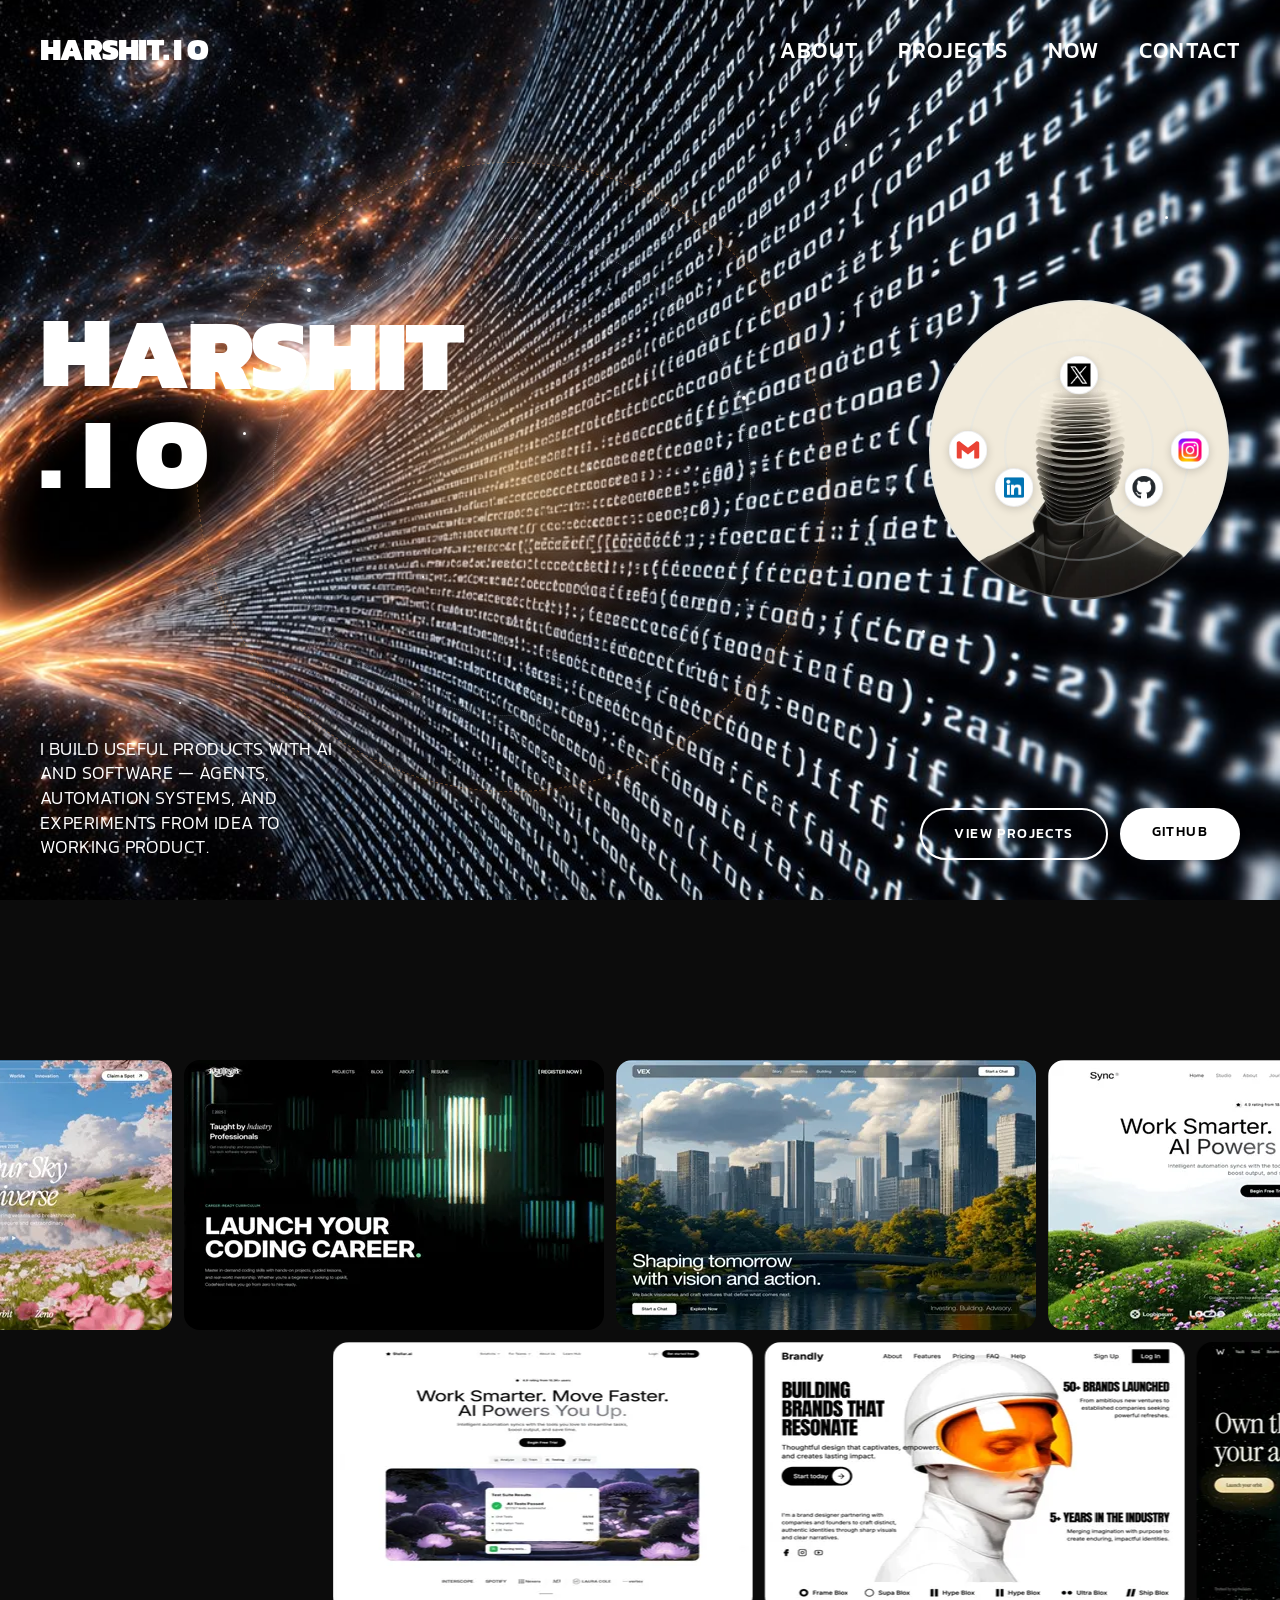
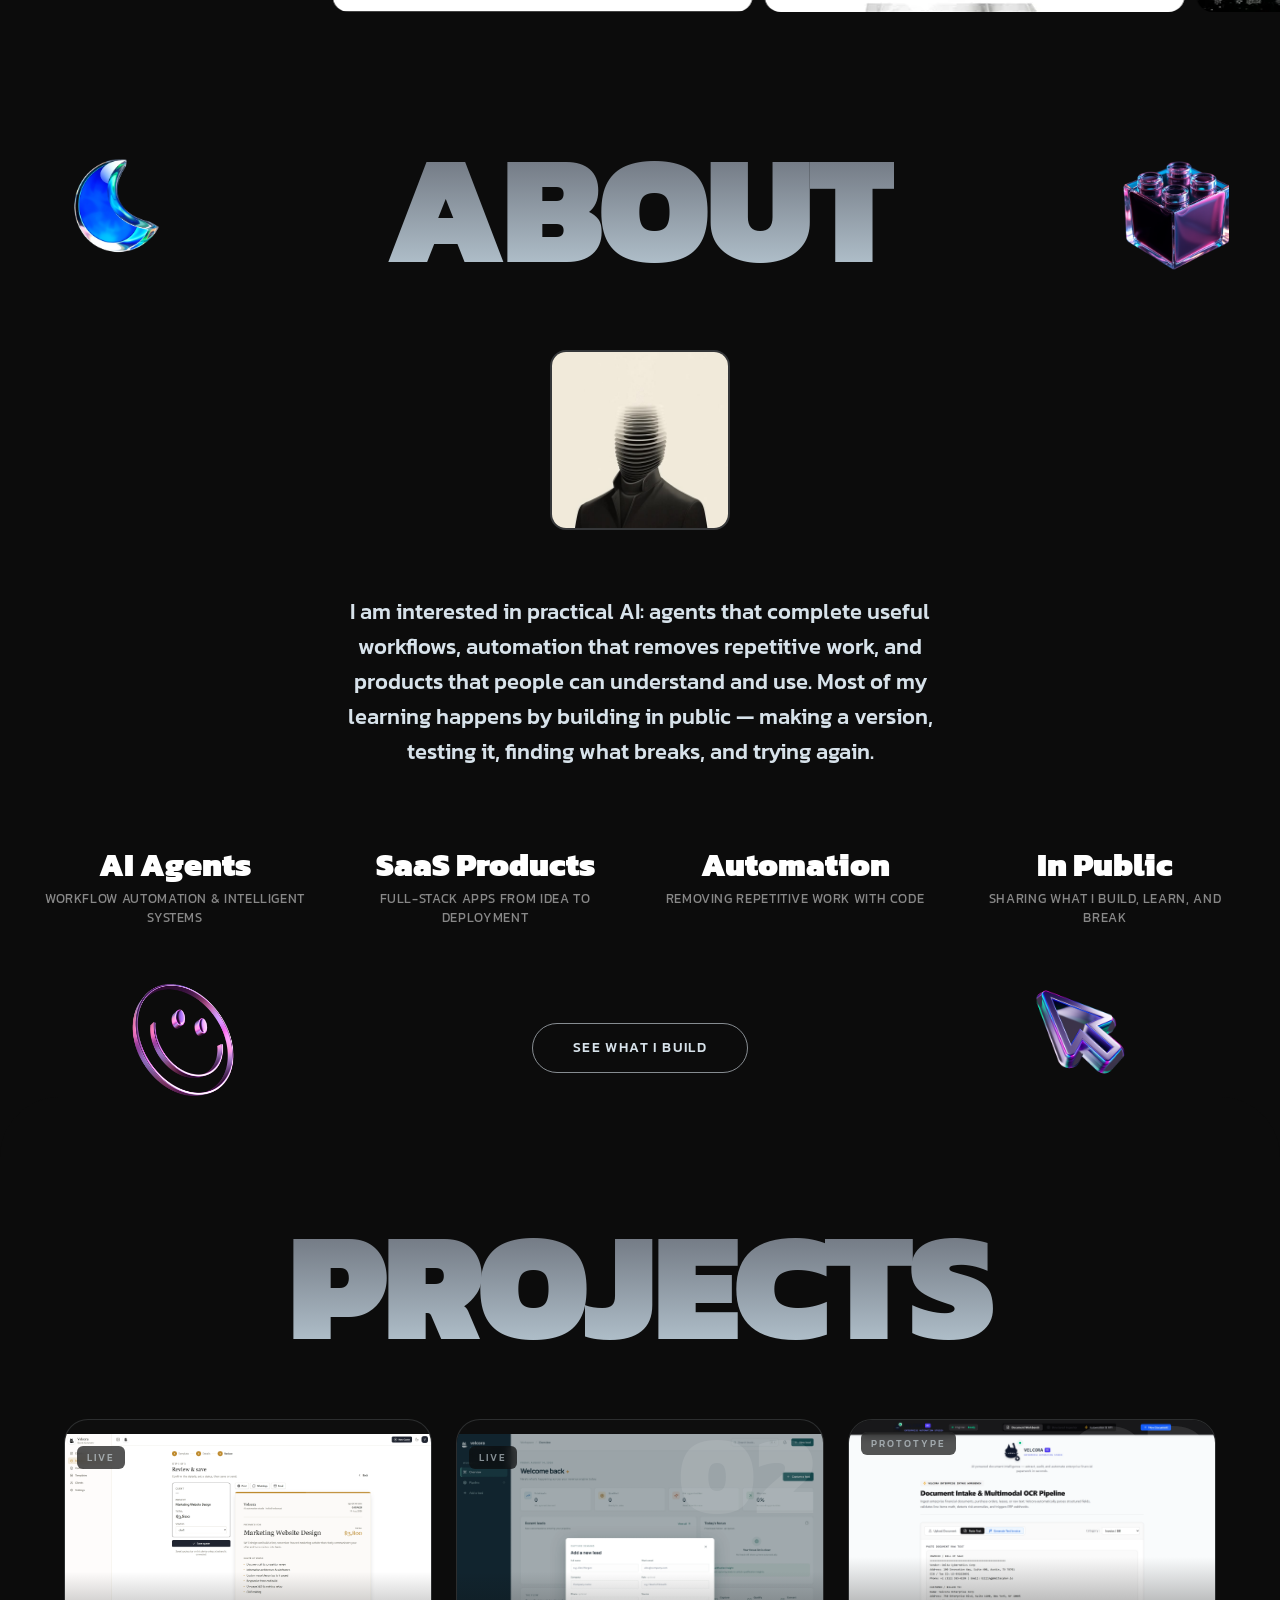
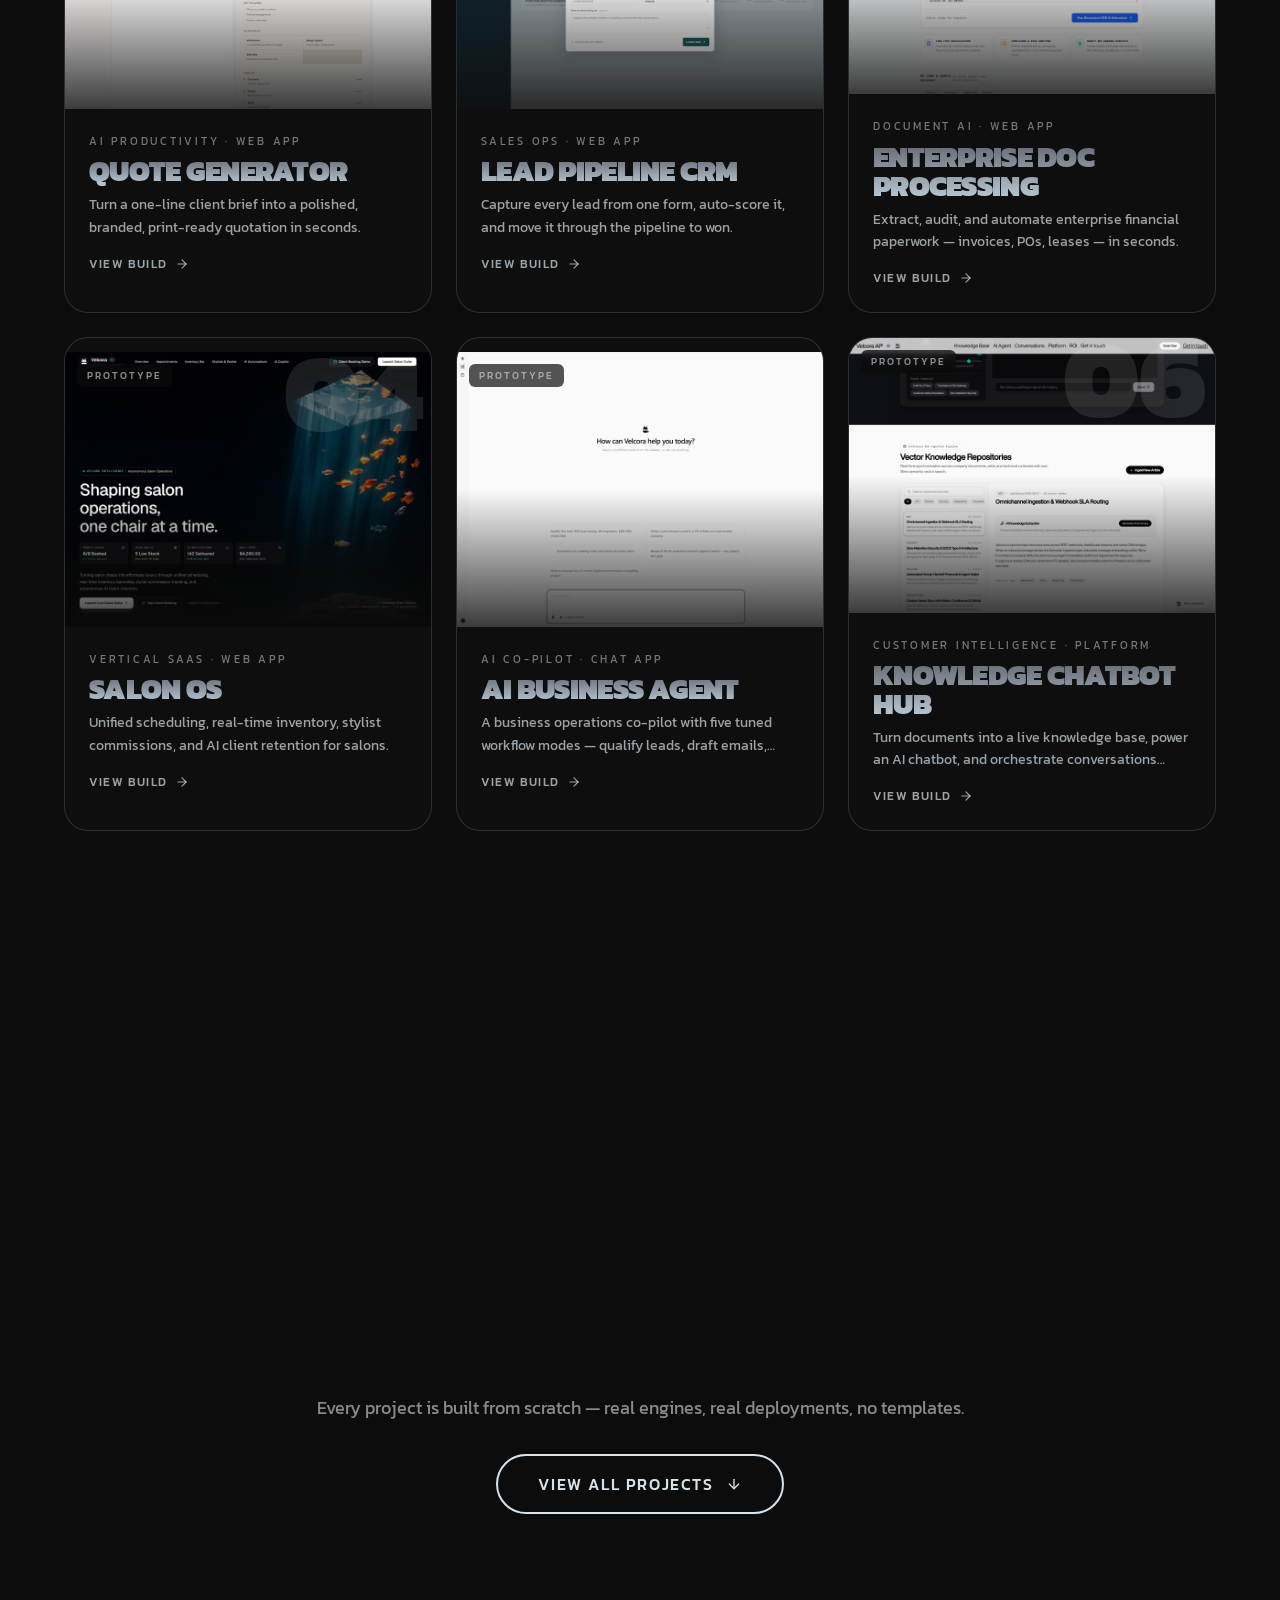
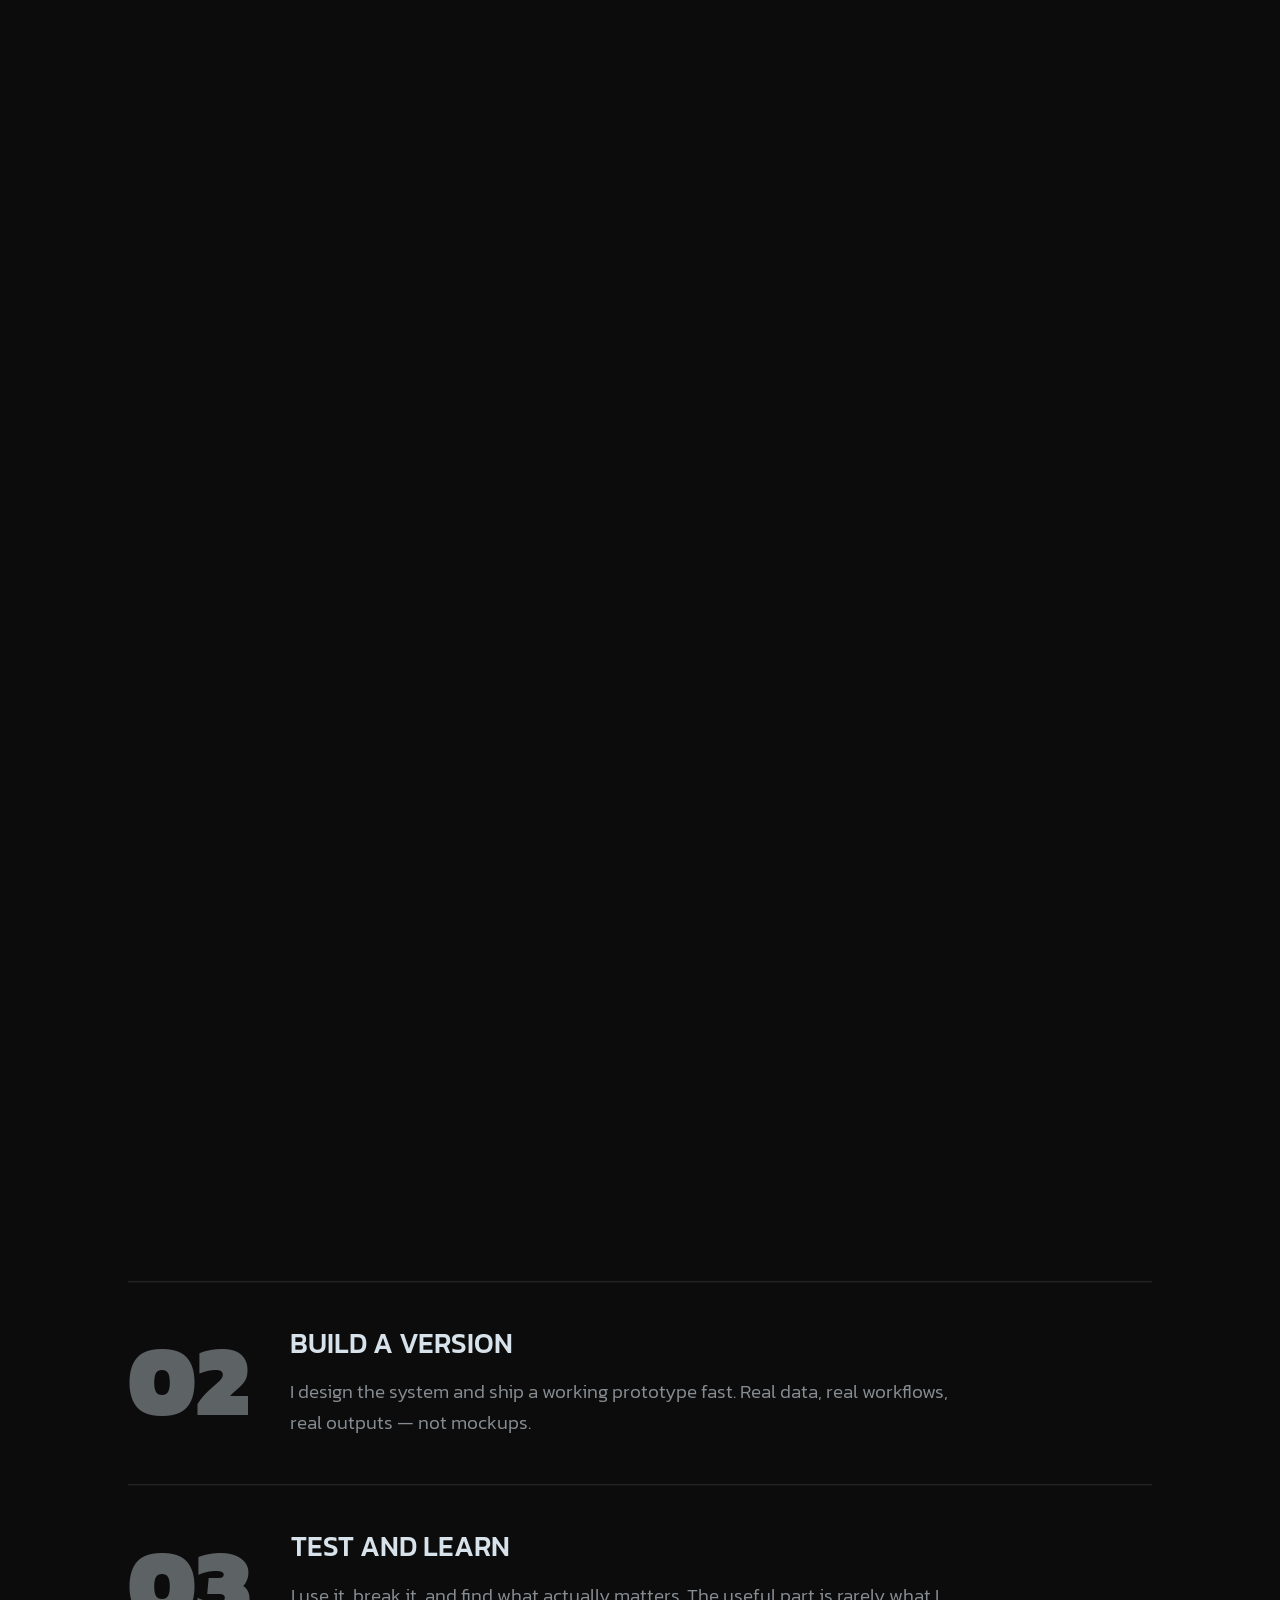
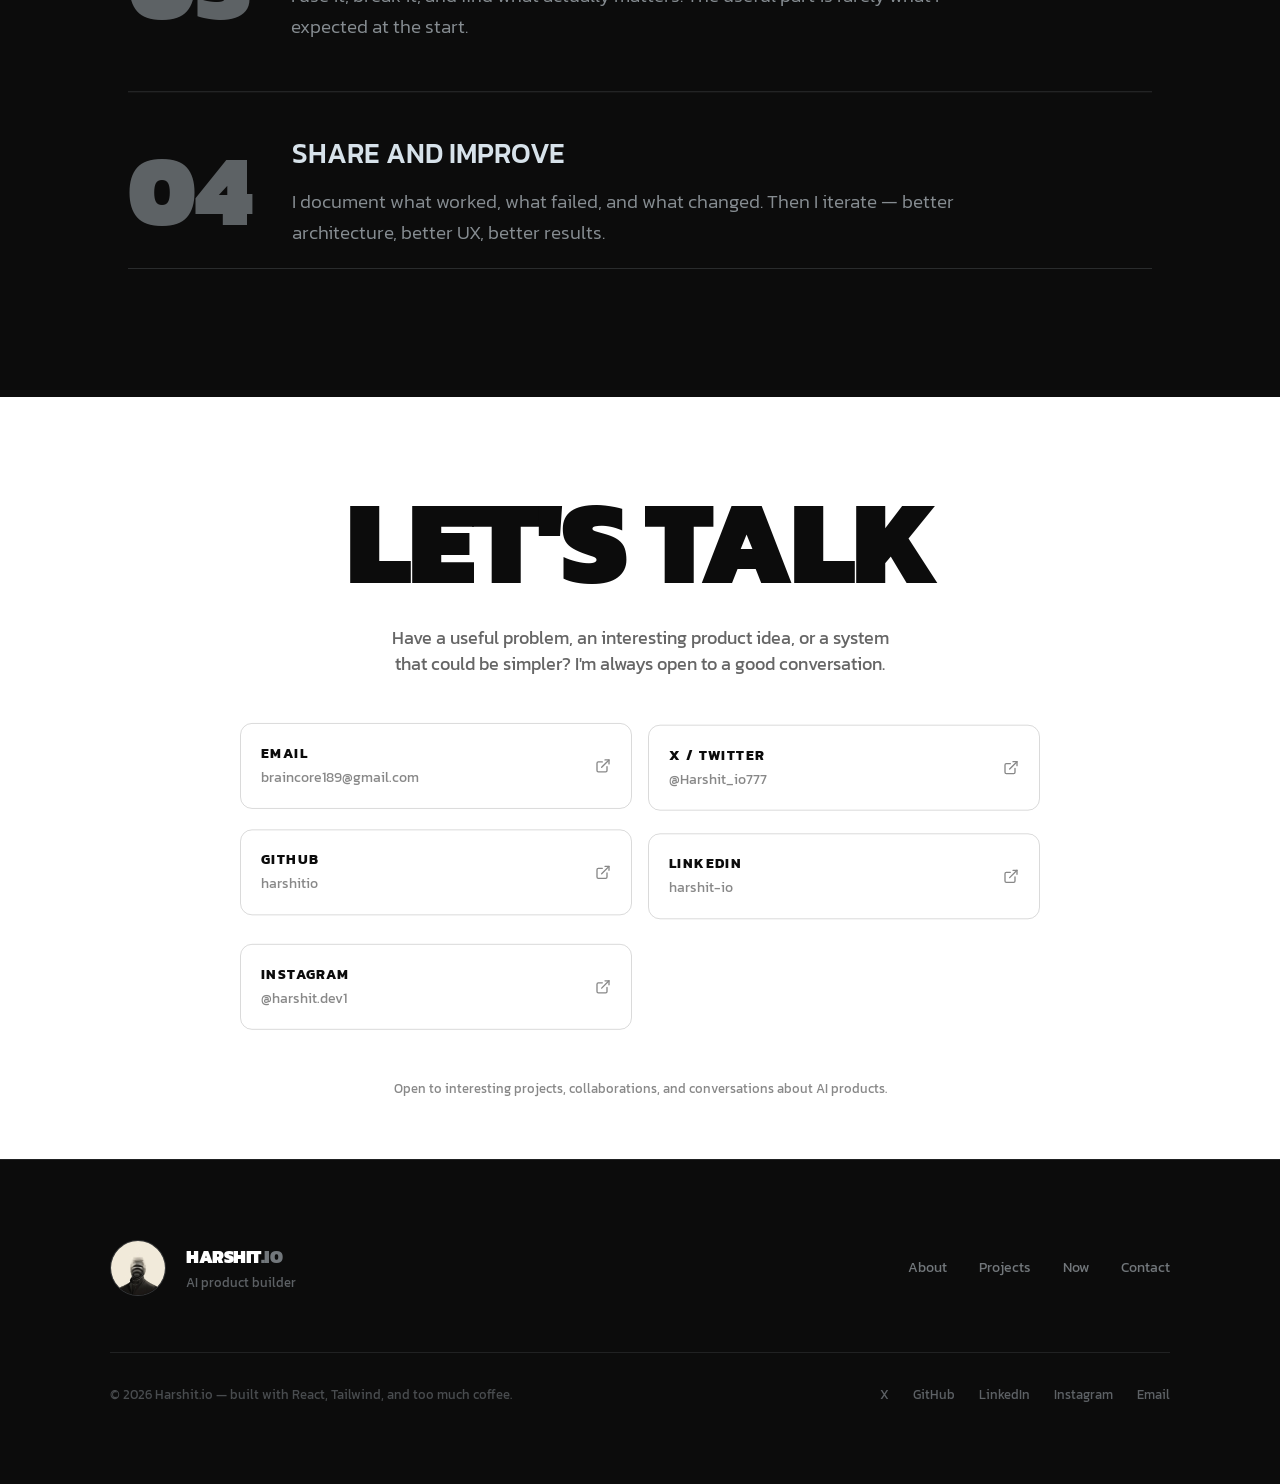
==== commit 092e2808: "Publish portfolio production build [skip ci]" ====
--- a/index.html
+++ b/index.html
@@ -43,12 +43,6 @@
     />
     <link
       rel="preload"
-      as="video"
-      type="video/mp4"
-      href="/hero/blackhole.mp4"
-    />
-    <link
-      rel="preload"
       as="image"
       href="/hero/blackhole.jpg"
       fetchpriority="high"
@@ -69,8 +63,8 @@
         ]
       }
     </script>
-    <script type="module" crossorigin src="/assets/index-BkM1fl2n.js"></script>
-    <link rel="stylesheet" crossorigin href="/assets/index-CiCvusek.css">
+    <script type="module" crossorigin src="/assets/index-BkvP1Ia4.js"></script>
+    <link rel="stylesheet" crossorigin href="/assets/index-BVgTaAVm.css">
   </head>
   <body>
     <div id="root"></div>
--- a/assets/index-BVgTaAVm.css
+++ b/assets/index-BVgTaAVm.css
@@ -0,0 +1 @@
+*,:before,:after{box-sizing:border-box;border:0 solid #e5e7eb}:before,:after{--tw-content:""}html,:host{-webkit-text-size-adjust:100%;tab-size:4;font-feature-settings:normal;font-variation-settings:normal;-webkit-tap-highlight-color:transparent;font-family:ui-sans-serif,system-ui,sans-serif,Apple Color Emoji,Segoe UI Emoji,Segoe UI Symbol,Noto Color Emoji;line-height:1.5}body{line-height:inherit;margin:0}hr{height:0;color:inherit;border-top-width:1px}abbr:where([title]){-webkit-text-decoration:underline dotted;text-decoration:underline dotted}h1,h2,h3,h4,h5,h6{font-size:inherit;font-weight:inherit}a{color:inherit;-webkit-text-decoration:inherit;text-decoration:inherit}b,strong{font-weight:bolder}code,kbd,samp,pre{font-feature-settings:normal;font-variation-settings:normal;font-family:ui-monospace,SFMono-Regular,Menlo,Monaco,Consolas,Liberation Mono,Courier New,monospace;font-size:1em}small{font-size:80%}sub,sup{vertical-align:baseline;font-size:75%;line-height:0;position:relative}sub{bottom:-.25em}sup{top:-.5em}table{text-indent:0;border-color:inherit;border-collapse:collapse}button,input,optgroup,select,textarea{font-feature-settings:inherit;font-variation-settings:inherit;font-family:inherit;font-size:100%;font-weight:inherit;line-height:inherit;color:inherit;margin:0;padding:0}button,select{text-transform:none}button,[type=button],[type=reset],[type=submit]{-webkit-appearance:button;background-color:#0000;background-image:none}:-moz-focusring{outline:auto}:-moz-ui-invalid{box-shadow:none}progress{vertical-align:baseline}::-webkit-inner-spin-button{height:auto}::-webkit-outer-spin-button{height:auto}[type=search]{-webkit-appearance:textfield;outline-offset:-2px}::-webkit-search-decoration{-webkit-appearance:none}::-webkit-file-upload-button{-webkit-appearance:button;font:inherit}summary{display:list-item}blockquote,dl,dd,h1,h2,h3,h4,h5,h6,hr,figure,p,pre{margin:0}fieldset{margin:0;padding:0}legend{padding:0}ol,ul,menu{margin:0;padding:0;list-style:none}dialog{padding:0}textarea{resize:vertical}input::-moz-placeholder{opacity:1;color:#9ca3af}textarea::-moz-placeholder{opacity:1;color:#9ca3af}input::placeholder,textarea::placeholder{opacity:1;color:#9ca3af}button,[role=button]{cursor:pointer}:disabled{cursor:default}img,svg,video,canvas,audio,iframe,embed,object{vertical-align:middle;display:block}img,video{max-width:100%;height:auto}[hidden]{display:none}*,:before,:after,::backdrop{--tw-border-spacing-x:0;--tw-border-spacing-y:0;--tw-translate-x:0;--tw-translate-y:0;--tw-rotate:0;--tw-skew-x:0;--tw-skew-y:0;--tw-scale-x:1;--tw-scale-y:1;--tw-pan-x: ;--tw-pan-y: ;--tw-pinch-zoom: ;--tw-scroll-snap-strictness:proximity;--tw-gradient-from-position: ;--tw-gradient-via-position: ;--tw-gradient-to-position: ;--tw-ordinal: ;--tw-slashed-zero: ;--tw-numeric-figure: ;--tw-numeric-spacing: ;--tw-numeric-fraction: ;--tw-ring-inset: ;--tw-ring-offset-width:0px;--tw-ring-offset-color:#fff;--tw-ring-color:#3b82f680;--tw-ring-offset-shadow:0 0 #0000;--tw-ring-shadow:0 0 #0000;--tw-shadow:0 0 #0000;--tw-shadow-colored:0 0 #0000;--tw-blur: ;--tw-brightness: ;--tw-contrast: ;--tw-grayscale: ;--tw-hue-rotate: ;--tw-invert: ;--tw-saturate: ;--tw-sepia: ;--tw-drop-shadow: ;--tw-backdrop-blur: ;--tw-backdrop-brightness: ;--tw-backdrop-contrast: ;--tw-backdrop-grayscale: ;--tw-backdrop-hue-rotate: ;--tw-backdrop-invert: ;--tw-backdrop-opacity: ;--tw-backdrop-saturate: ;--tw-backdrop-sepia: }.pointer-events-none{pointer-events:none}.invisible{visibility:hidden}.fixed{position:fixed}.absolute{position:absolute}.relative{position:relative}.inset-0{inset:0}.inset-\[12\%\]{inset:12%}.inset-\[18\%\]{inset:18%}.-top-4{top:-1rem}.-top-6{top:-1.5rem}.bottom-16{bottom:4rem}.bottom-6{bottom:1.5rem}.bottom-\[5\%\]{bottom:5%}.left-1\/2{left:50%}.left-3{left:.75rem}.left-6{left:1.5rem}.left-\[2\%\]{left:2%}.left-\[4\%\]{left:4%}.left-\[40\%\]{left:40%}.right-0{right:0}.right-2{right:.5rem}.right-3{right:.75rem}.right-4{right:1rem}.right-\[2\%\]{right:2%}.right-\[4\%\]{right:4%}.top-1\/2{top:50%}.top-3{top:.75rem}.top-4{top:1rem}.top-\[16\%\]{top:16%}.top-\[53\%\]{top:53%}.top-\[8\%\]{top:8%}.z-0{z-index:0}.z-10{z-index:10}.z-30{z-index:30}.z-50{z-index:50}.z-\[5\]{z-index:5}.col-span-2{grid-column:span 2/span 2}.mx-auto{margin-left:auto;margin-right:auto}.-mt-10{margin-top:-2.5rem}.mb-1{margin-bottom:.25rem}.mb-10{margin-bottom:2.5rem}.mb-12{margin-bottom:3rem}.mb-14{margin-bottom:3.5rem}.mb-16{margin-bottom:4rem}.mb-2{margin-bottom:.5rem}.mb-3{margin-bottom:.75rem}.mb-4{margin-bottom:1rem}.mb-6{margin-bottom:1.5rem}.mb-8{margin-bottom:2rem}.mt-0{margin-top:0}.mt-0\.5{margin-top:.125rem}.mt-1{margin-top:.25rem}.mt-10{margin-top:2.5rem}.mt-12{margin-top:3rem}.mt-14{margin-top:3.5rem}.mt-16{margin-top:4rem}.mt-2{margin-top:.5rem}.mt-4{margin-top:1rem}.mt-6{margin-top:1.5rem}.line-clamp-2{-webkit-line-clamp:2;-webkit-box-orient:vertical;display:-webkit-box;overflow:hidden}.block{display:block}.inline-block{display:inline-block}.flex{display:flex}.inline-flex{display:inline-flex}.grid{display:grid}.hidden{display:none}.aspect-\[16\/10\]{aspect-ratio:16/10}.aspect-\[4\/3\]{aspect-ratio:4/3}.h-11{height:2.75rem}.h-14{height:3.5rem}.h-2{height:.5rem}.h-\[120px\]{height:120px}.h-\[70vmin\]{height:70vmin}.h-full{height:100%}.h-screen{height:100vh}.max-h-\[82vh\]{max-height:82vh}.min-h-screen{min-height:100vh}.w-11{width:2.75rem}.w-14{width:3.5rem}.w-2{width:.5rem}.w-5{width:1.25rem}.w-6{width:1.5rem}.w-\[120px\]{width:120px}.w-\[70px\]{width:70px}.w-\[70vmin\]{width:70vmin}.w-\[80px\]{width:80px}.w-\[90px\]{width:90px}.w-full{width:100%}.min-w-0{min-width:0}.max-w-2xl{max-width:42rem}.max-w-3xl{max-width:48rem}.max-w-5xl{max-width:64rem}.max-w-6xl{max-width:72rem}.max-w-\[1100px\]{max-width:1100px}.max-w-\[160px\]{max-width:160px}.max-w-\[600px\]{max-width:600px}.max-w-\[800px\]{max-width:800px}.max-w-full{max-width:100%}.max-w-lg{max-width:32rem}.max-w-md{max-width:28rem}.flex-1{flex:1}.shrink-0{flex-shrink:0}.-translate-x-1\/2{--tw-translate-x:-50%;transform:translate(var(--tw-translate-x), var(--tw-translate-y)) rotate(var(--tw-rotate)) skewX(var(--tw-skew-x)) skewY(var(--tw-skew-y)) scaleX(var(--tw-scale-x)) scaleY(var(--tw-scale-y))}.-translate-y-1\/2{--tw-translate-y:-50%;transform:translate(var(--tw-translate-x), var(--tw-translate-y)) rotate(var(--tw-rotate)) skewX(var(--tw-skew-x)) skewY(var(--tw-skew-y)) scaleX(var(--tw-scale-x)) scaleY(var(--tw-scale-y))}.-translate-y-\[5\%\]{--tw-translate-y:-5%;transform:translate(var(--tw-translate-x), var(--tw-translate-y)) rotate(var(--tw-rotate)) skewX(var(--tw-skew-x)) skewY(var(--tw-skew-y)) scaleX(var(--tw-scale-x)) scaleY(var(--tw-scale-y))}.transform{transform:translate(var(--tw-translate-x), var(--tw-translate-y)) rotate(var(--tw-rotate)) skewX(var(--tw-skew-x)) skewY(var(--tw-skew-y)) scaleX(var(--tw-scale-x)) scaleY(var(--tw-scale-y))}.cursor-zoom-in{cursor:zoom-in}.select-none{-webkit-user-select:none;user-select:none}.resize{resize:both}.grid-cols-1{grid-template-columns:repeat(1,minmax(0,1fr))}.grid-cols-2{grid-template-columns:repeat(2,minmax(0,1fr))}.flex-col{flex-direction:column}.flex-wrap{flex-wrap:wrap}.items-start{align-items:flex-start}.items-end{align-items:flex-end}.items-center{align-items:center}.justify-center{justify-content:center}.justify-between{justify-content:space-between}.gap-1{gap:.25rem}.gap-1\.5{gap:.375rem}.gap-10{gap:2.5rem}.gap-2{gap:.5rem}.gap-2\.5{gap:.625rem}.gap-3{gap:.75rem}.gap-4{gap:1rem}.gap-5{gap:1.25rem}.gap-6{gap:1.5rem}.gap-x-8{-moz-column-gap:2rem;column-gap:2rem}.gap-y-3{row-gap:.75rem}.overflow-hidden{overflow:hidden}.overflow-x-clip{overflow-x:clip}.rounded{border-radius:.25rem}.rounded-2xl{border-radius:1rem}.rounded-3xl{border-radius:1.5rem}.rounded-full{border-radius:9999px}.rounded-md{border-radius:.375rem}.rounded-xl{border-radius:.75rem}.rounded-t-\[40px\]{border-top-left-radius:40px;border-top-right-radius:40px}.border{border-width:1px}.border-2{border-width:2px}.border-b{border-bottom-width:1px}.border-t{border-top-width:1px}.border-\[\#0C0C0C\]\/15{border-color:#0c0c0c26}.border-\[\#0C0C0C\]\/20{border-color:#0c0c0c33}.border-\[\#D7E2EA\]{--tw-border-opacity:1;border-color:rgb(215 226 234/var(--tw-border-opacity))}.border-\[\#D7E2EA\]\/10{border-color:#d7e2ea1a}.border-\[\#D7E2EA\]\/15{border-color:#d7e2ea26}.border-\[\#D7E2EA\]\/20{border-color:#d7e2ea33}.border-\[\#D7E2EA\]\/30{border-color:#d7e2ea4d}.border-\[\#D7E2EA\]\/60{border-color:#d7e2ea99}.border-\[\#f0f0f0\]{--tw-border-opacity:1;border-color:rgb(240 240 240/var(--tw-border-opacity))}.border-white{--tw-border-opacity:1;border-color:rgb(255 255 255/var(--tw-border-opacity))}.border-white\/10{border-color:#ffffff1a}.border-white\/20{border-color:#fff3}.bg-\[\#0C0C0C\]{--tw-bg-opacity:1;background-color:rgb(12 12 12/var(--tw-bg-opacity))}.bg-\[\#0C0C0C\]\/70{background-color:#0c0c0cb3}.bg-\[\#0E0E0E\]{--tw-bg-opacity:1;background-color:rgb(14 14 14/var(--tw-bg-opacity))}.bg-\[\#D7E2EA\]\/5{background-color:#d7e2ea0d}.bg-\[\#FFFFFF\]{--tw-bg-opacity:1;background-color:rgb(255 255 255/var(--tw-bg-opacity))}.bg-\[\#fafafa\]{--tw-bg-opacity:1;background-color:rgb(250 250 250/var(--tw-bg-opacity))}.bg-black{--tw-bg-opacity:1;background-color:rgb(0 0 0/var(--tw-bg-opacity))}.bg-black\/95{background-color:#000000f2}.bg-white{--tw-bg-opacity:1;background-color:rgb(255 255 255/var(--tw-bg-opacity))}.bg-white\/30{background-color:#ffffff4d}.bg-white\/\[0\.06\]{background-color:#ffffff0f}.bg-gradient-to-t{background-image:linear-gradient(to top, var(--tw-gradient-stops))}.from-\[\#0C0C0C\]{--tw-gradient-from:#0c0c0c var(--tw-gradient-from-position);--tw-gradient-to:#0c0c0c00 var(--tw-gradient-to-position);--tw-gradient-stops:var(--tw-gradient-from), var(--tw-gradient-to)}.via-transparent{--tw-gradient-to:#0000 var(--tw-gradient-to-position);--tw-gradient-stops:var(--tw-gradient-from), transparent var(--tw-gradient-via-position), var(--tw-gradient-to)}.to-transparent{--tw-gradient-to:transparent var(--tw-gradient-to-position)}.object-contain{-o-object-fit:contain;object-fit:contain}.object-cover{-o-object-fit:cover;object-fit:cover}.object-top{-o-object-position:top;object-position:top}.p-4{padding:1rem}.p-5{padding:1.25rem}.p-6{padding:1.5rem}.p-7{padding:1.75rem}.px-2{padding-left:.5rem;padding-right:.5rem}.px-2\.5{padding-left:.625rem;padding-right:.625rem}.px-3{padding-left:.75rem;padding-right:.75rem}.px-4{padding-left:1rem;padding-right:1rem}.px-5{padding-left:1.25rem;padding-right:1.25rem}.px-6{padding-left:1.5rem;padding-right:1.5rem}.px-8{padding-left:2rem;padding-right:2rem}.py-0{padding-top:0;padding-bottom:0}.py-0\.5{padding-top:.125rem;padding-bottom:.125rem}.py-1{padding-top:.25rem;padding-bottom:.25rem}.py-1\.5{padding-top:.375rem;padding-bottom:.375rem}.py-16{padding-top:4rem;padding-bottom:4rem}.py-2{padding-top:.5rem;padding-bottom:.5rem}.py-20{padding-top:5rem;padding-bottom:5rem}.py-3{padding-top:.75rem;padding-bottom:.75rem}.py-3\.5{padding-top:.875rem;padding-bottom:.875rem}.py-8{padding-top:2rem;padding-bottom:2rem}.pb-10{padding-bottom:2.5rem}.pb-16{padding-bottom:4rem}.pb-7{padding-bottom:1.75rem}.pt-20{padding-top:5rem}.pt-24{padding-top:6rem}.pt-4{padding-top:1rem}.pt-6{padding-top:1.5rem}.pt-8{padding-top:2rem}.text-left{text-align:left}.text-center{text-align:center}.text-right{text-align:right}.text-2xl{font-size:1.5rem;line-height:2rem}.text-\[0\.75rem\]{font-size:.75rem}.text-\[0\.7rem\]{font-size:.7rem}.text-\[0\.85rem\]{font-size:.85rem}.text-\[0\.8rem\]{font-size:.8rem}.text-\[10px\]{font-size:10px}.text-\[11px\]{font-size:11px}.text-\[clamp\(0\.65rem\,1vw\,0\.8rem\)\]{font-size:clamp(.65rem,1vw,.8rem)}.text-\[clamp\(0\.75rem\,1\.4vw\,1\.5rem\)\]{font-size:clamp(.75rem,1.4vw,1.5rem)}.text-\[clamp\(0\.85rem\,1\.5vw\,1\.1rem\)\]{font-size:clamp(.85rem,1.5vw,1.1rem)}.text-\[clamp\(0\.85rem\,1\.6vw\,1\.25rem\)\]{font-size:clamp(.85rem,1.6vw,1.25rem)}.text-\[clamp\(0\.85rem\,1\.6vw\,1\.2rem\)\]{font-size:clamp(.85rem,1.6vw,1.2rem)}.text-\[clamp\(0\.9rem\,1\.5vw\,1\.1rem\)\]{font-size:clamp(.9rem,1.5vw,1.1rem)}.text-\[clamp\(1\.2rem\,3vw\,2rem\)\]{font-size:clamp(1.2rem,3vw,2rem)}.text-\[clamp\(1\.3rem\,3vw\,1\.8rem\)\]{font-size:clamp(1.3rem,3vw,1.8rem)}.text-\[clamp\(1rem\,2\.2vw\,2\.1rem\)\]{font-size:clamp(1rem,2.2vw,2.1rem)}.text-\[clamp\(1rem\,2\.2vw\,2rem\)\]{font-size:clamp(1rem,2.2vw,2rem)}.text-\[clamp\(1rem\,2vw\,1\.35rem\)\]{font-size:clamp(1rem,2vw,1.35rem)}.text-\[clamp\(2\.2rem\,6vw\,5rem\)\]{font-size:clamp(2.2rem,6vw,5rem)}.text-\[clamp\(2\.5rem\,10vw\,120px\)\]{font-size:clamp(2.5rem,10vw,120px)}.text-\[clamp\(2\.5rem\,10vw\,140px\)\]{font-size:clamp(2.5rem,10vw,140px)}.text-\[clamp\(2\.5rem\,8vw\,100px\)\]{font-size:clamp(2.5rem,8vw,100px)}.text-\[clamp\(2\.5rem\,9vw\,120px\)\]{font-size:clamp(2.5rem,9vw,120px)}.text-\[clamp\(3rem\,10vw\,140px\)\]{font-size:clamp(3rem,10vw,140px)}.text-\[clamp\(3rem\,12vw\,160px\)\]{font-size:clamp(3rem,12vw,160px)}.text-\[clamp\(3rem\,12vw\,7\.5rem\)\]{font-size:clamp(3rem,12vw,7.5rem)}.text-\[clamp\(4rem\,9vw\,7rem\)\]{font-size:clamp(4rem,9vw,7rem)}.text-\[clamp\(8rem\,24vw\,320px\)\]{font-size:clamp(8rem,24vw,320px)}.text-base{font-size:1rem;line-height:1.5rem}.text-lg{font-size:1.125rem;line-height:1.75rem}.text-sm{font-size:.875rem;line-height:1.25rem}.text-xl{font-size:1.25rem;line-height:1.75rem}.text-xs{font-size:.75rem;line-height:1rem}.font-black{font-weight:900}.font-bold{font-weight:700}.font-light{font-weight:300}.font-medium{font-weight:500}.font-semibold{font-weight:600}.uppercase{text-transform:uppercase}.italic{font-style:italic}.leading-\[0\.95\]{line-height:.95}.leading-none{line-height:1}.leading-relaxed{line-height:1.625}.leading-snug{line-height:1.375}.leading-tight{line-height:1.25}.tracking-\[0\.15em\]{letter-spacing:.15em}.tracking-\[0\.25em\]{letter-spacing:.25em}.tracking-\[0\.2em\]{letter-spacing:.2em}.tracking-\[0\.3em\]{letter-spacing:.3em}.tracking-tight{letter-spacing:-.025em}.tracking-wide{letter-spacing:.025em}.tracking-wider{letter-spacing:.05em}.tracking-widest{letter-spacing:.1em}.text-\[\#0C0C0C\]{--tw-text-opacity:1;color:rgb(12 12 12/var(--tw-text-opacity))}.text-\[\#666\]{--tw-text-opacity:1;color:rgb(102 102 102/var(--tw-text-opacity))}.text-\[\#888\]{--tw-text-opacity:1;color:rgb(136 136 136/var(--tw-text-opacity))}.text-\[\#D7E2EA\]{--tw-text-opacity:1;color:rgb(215 226 234/var(--tw-text-opacity))}.text-\[\#D7E2EA\]\/30{color:#d7e2ea4d}.text-\[\#D7E2EA\]\/40{color:#d7e2ea66}.text-\[\#D7E2EA\]\/50{color:#d7e2ea80}.text-\[\#D7E2EA\]\/60{color:#d7e2ea99}.text-\[\#D7E2EA\]\/70{color:#d7e2eab3}.text-\[\#D7E2EA\]\/80{color:#d7e2eacc}.text-\[\#D7E2EA\]\/85{color:#d7e2ead9}.text-\[\#D7E2EA\]\/\[0\.06\]{color:#d7e2ea0f}.text-\[\#bbb\]{--tw-text-opacity:1;color:rgb(187 187 187/var(--tw-text-opacity))}.text-black{--tw-text-opacity:1;color:rgb(0 0 0/var(--tw-text-opacity))}.text-white{--tw-text-opacity:1;color:rgb(255 255 255/var(--tw-text-opacity))}.text-white\/70{color:#ffffffb3}.text-white\/80{color:#fffc}.text-white\/\[0\.10\]{color:#ffffff1a}.no-underline{text-decoration-line:none}.opacity-40{opacity:.4}.opacity-60{opacity:.6}.opacity-80{opacity:.8}.shadow-2xl{--tw-shadow:0 25px 50px -12px #00000040;--tw-shadow-colored:0 25px 50px -12px var(--tw-shadow-color);box-shadow:var(--tw-ring-offset-shadow,0 0 #0000), var(--tw-ring-shadow,0 0 #0000), var(--tw-shadow)}.outline{outline-style:solid}.ring{--tw-ring-offset-shadow:var(--tw-ring-inset) 0 0 0 var(--tw-ring-offset-width) var(--tw-ring-offset-color);--tw-ring-shadow:var(--tw-ring-inset) 0 0 0 calc(3px + var(--tw-ring-offset-width)) var(--tw-ring-color);box-shadow:var(--tw-ring-offset-shadow), var(--tw-ring-shadow), var(--tw-shadow,0 0 #0000)}.ring-1{--tw-ring-offset-shadow:var(--tw-ring-inset) 0 0 0 var(--tw-ring-offset-width) var(--tw-ring-offset-color);--tw-ring-shadow:var(--tw-ring-inset) 0 0 0 calc(1px + var(--tw-ring-offset-width)) var(--tw-ring-color);box-shadow:var(--tw-ring-offset-shadow), var(--tw-ring-shadow), var(--tw-shadow,0 0 #0000)}.ring-white\/10{--tw-ring-color:#ffffff1a}.filter{filter:var(--tw-blur) var(--tw-brightness) var(--tw-contrast) var(--tw-grayscale) var(--tw-hue-rotate) var(--tw-invert) var(--tw-saturate) var(--tw-sepia) var(--tw-drop-shadow)}.backdrop-blur-sm{--tw-backdrop-blur:blur(4px);-webkit-backdrop-filter:var(--tw-backdrop-blur) var(--tw-backdrop-brightness) var(--tw-backdrop-contrast) var(--tw-backdrop-grayscale) var(--tw-backdrop-hue-rotate) var(--tw-backdrop-invert) var(--tw-backdrop-opacity) var(--tw-backdrop-saturate) var(--tw-backdrop-sepia);backdrop-filter:var(--tw-backdrop-blur) var(--tw-backdrop-brightness) var(--tw-backdrop-contrast) var(--tw-backdrop-grayscale) var(--tw-backdrop-hue-rotate) var(--tw-backdrop-invert) var(--tw-backdrop-opacity) var(--tw-backdrop-saturate) var(--tw-backdrop-sepia)}.transition{transition-property:color,background-color,border-color,text-decoration-color,fill,stroke,opacity,box-shadow,transform,filter,-webkit-backdrop-filter,backdrop-filter;transition-duration:.15s;transition-timing-function:cubic-bezier(.4,0,.2,1)}.transition-\[filter\]{transition-property:filter;transition-duration:.15s;transition-timing-function:cubic-bezier(.4,0,.2,1)}.transition-all{transition-property:all;transition-duration:.15s;transition-timing-function:cubic-bezier(.4,0,.2,1)}.transition-colors{transition-property:color,background-color,border-color,text-decoration-color,fill,stroke;transition-duration:.15s;transition-timing-function:cubic-bezier(.4,0,.2,1)}.transition-opacity{transition-property:opacity;transition-duration:.15s;transition-timing-function:cubic-bezier(.4,0,.2,1)}.transition-transform{transition-property:transform;transition-duration:.15s;transition-timing-function:cubic-bezier(.4,0,.2,1)}.duration-200{transition-duration:.2s}.duration-300{transition-duration:.3s}.duration-500{transition-duration:.5s}html,body,#root{background-color:#0c0c0c}*,:before,:after{box-sizing:border-box;margin:0;padding:0}html{scroll-behavior:smooth}body{font-family:Kanit,sans-serif}section[id],footer[id]{scroll-margin-top:1rem}.hero-heading{background:linear-gradient(#646973 0%,#bbccd7 100%);-webkit-text-fill-color:transparent;-webkit-background-clip:text;background-clip:text}.spell-ring-a{border:1px dashed #ffaa5a66;animation:28s linear infinite spell-spin;box-shadow:0 0 24px #ff963c38,inset 0 0 24px #ff963c1f}.spell-ring-b{border:1px dotted #d7e2ea59;animation:46s linear infinite spell-spin-rev;box-shadow:0 0 20px #d7e2ea24,inset 0 0 20px #d7e2ea14}@keyframes spell-spin{to{transform:rotate(360deg)}}@keyframes spell-spin-rev{to{transform:rotate(-360deg)}}.spell-glow{background:radial-gradient(circle,#ffbe6e8c 0%,#ff8c3c38 40%,#0000 70%);animation:5.5s ease-in-out infinite hole-glow-pulse}@keyframes hole-glow-pulse{0%,to{opacity:.45;transform:scale(1)}50%{opacity:.85;transform:scale(1.08)}}.spark{animation:3s ease-in-out infinite spark-twinkle}@keyframes spark-twinkle{0%,to{opacity:0;transform:scale(.5)}50%{opacity:1;transform:scale(1)}}@media (prefers-reduced-motion:reduce){html{scroll-behavior:auto}*,:before,:after{transition-duration:.01ms!important;animation-duration:.01ms!important;animation-iteration-count:1!important}}@property --c5-x1{syntax:"<percentage>";inherits:false;initial-value:10%}@property --c5-y1{syntax:"<percentage>";inherits:false;initial-value:10%}@property --c5-x2{syntax:"<percentage>";inherits:false;initial-value:90%}@property --c5-y2{syntax:"<percentage>";inherits:false;initial-value:10%}@property --c5-x3{syntax:"<percentage>";inherits:false;initial-value:10%}@property --c5-y3{syntax:"<percentage>";inherits:false;initial-value:90%}@property --c5-x4{syntax:"<percentage>";inherits:false;initial-value:90%}@property --c5-y4{syntax:"<percentage>";inherits:false;initial-value:90%}@property --c5-x5{syntax:"<percentage>";inherits:false;initial-value:50%}@property --c5-y5{syntax:"<percentage>";inherits:false;initial-value:50%}@property --c5-s1{syntax:"<percentage>";inherits:false;initial-value:55%}@property --c5-s2{syntax:"<percentage>";inherits:false;initial-value:55%}@property --c5-s3{syntax:"<percentage>";inherits:false;initial-value:55%}@property --c5-s4{syntax:"<percentage>";inherits:false;initial-value:55%}@property --c5-s5{syntax:"<percentage>";inherits:false;initial-value:65%}.c5-animated-gradient{background-color:#7621b0;background-image:radial-gradient(circle at var(--c5-x1) var(--c5-y1), #e9b8ff 0px, transparent var(--c5-s1)), radial-gradient(circle at var(--c5-x2) var(--c5-y2), #b600a8 0px, transparent var(--c5-s2)), radial-gradient(circle at var(--c5-x3) var(--c5-y3), #ff8c42 0px, transparent var(--c5-s3)), radial-gradient(circle at var(--c5-x4) var(--c5-y4), #ffc98a 0px, transparent var(--c5-s4)), radial-gradient(circle at var(--c5-x5) var(--c5-y5), #8a2be2 0px, transparent var(--c5-s5));animation:5s ease-in-out infinite c5-blob1,6s ease-in-out infinite c5-blob2,5.5s ease-in-out infinite c5-blob3,6.5s ease-in-out infinite c5-blob4,4s ease-in-out infinite c5-blob5,3.5s ease-in-out infinite c5-size1,4.2s ease-in-out infinite c5-size2,3.8s ease-in-out infinite c5-size3,4.6s ease-in-out infinite c5-size4,3s ease-in-out infinite c5-size5}@keyframes c5-blob1{0%,to{--c5-x1:5%;--c5-y1:5%}25%{--c5-x1:45%;--c5-y1:20%}50%{--c5-x1:30%;--c5-y1:55%}75%{--c5-x1:0%;--c5-y1:30%}}@keyframes c5-blob2{0%,to{--c5-x2:95%;--c5-y2:5%}33%{--c5-x2:55%;--c5-y2:35%}66%{--c5-x2:80%;--c5-y2:65%}}@keyframes c5-blob3{0%,to{--c5-x3:5%;--c5-y3:95%}40%{--c5-x3:45%;--c5-y3:65%}70%{--c5-x3:25%;--c5-y3:100%}}@keyframes c5-blob4{0%,to{--c5-x4:95%;--c5-y4:95%}30%{--c5-x4:60%;--c5-y4:70%}60%{--c5-x4:100%;--c5-y4:50%}}@keyframes c5-blob5{0%,to{--c5-x5:50%;--c5-y5:50%}25%{--c5-x5:70%;--c5-y5:30%}50%{--c5-x5:40%;--c5-y5:70%}75%{--c5-x5:30%;--c5-y5:40%}}@keyframes c5-size1{0%,to{--c5-s1:45%}50%{--c5-s1:80%}}@keyframes c5-size2{0%,to{--c5-s2:45%}50%{--c5-s2:85%}}@keyframes c5-size3{0%,to{--c5-s3:45%}50%{--c5-s3:78%}}@keyframes c5-size4{0%,to{--c5-s4:45%}50%{--c5-s4:82%}}@keyframes c5-size5{0%,to{--c5-s5:50%}50%{--c5-s5:85%}}@media (prefers-reduced-motion:reduce){.c5-animated-gradient{animation:none}}@media (width<=640px){html{scroll-padding-top:1rem}body{overflow-x:clip}.hero-section{isolation:isolate;min-height:100dvh;height:auto!important}.hero-header{width:100%;padding:16px 20px 0!important}.hero-header nav{gap:12px;min-height:44px}.hero-header nav>div:first-child{flex-shrink:0;min-width:0}.hero-header nav>div:first-child a{letter-spacing:-.04em;font-size:1.3rem}.hero-header nav>a{border-width:1px;flex-shrink:0;padding:8px 14px;font-size:.7rem}.hero-mobile-nav{scrollbar-width:none;-webkit-overflow-scrolling:touch;flex-wrap:nowrap;gap:8px;margin-inline:-2px;padding:14px 0 2px;display:flex;overflow-x:auto}.hero-mobile-nav::-webkit-scrollbar{display:none}.hero-mobile-nav a{color:#fff;letter-spacing:.12em;text-transform:uppercase;background:#0c0c0c7a;border:1px solid #ffffff40;border-radius:999px;flex:none;justify-content:center;align-items:center;min-height:38px;padding:0 13px;font-size:.67rem;font-weight:500;text-decoration:none;display:inline-flex}.hero-title-wrap{align-items:center;min-height:clamp(300px,48svh,430px);padding:clamp(2.5rem,8svh,4.5rem) 0 clamp(2rem,6svh,3.5rem);display:flex;flex:1 0 auto!important}.hero-title{width:auto;max-width:calc(100% - 40px);margin:0 20px;font-size:clamp(3rem,16vw,5.3rem)!important;line-height:.9!important;position:relative!important;inset:auto!important;transform:none!important}.hero-spell-effects{opacity:.75;top:52%!important;left:50%!important}.hero-spell-effects>div{width:min(76vw,320px)!important;height:min(76vw,320px)!important}.hero-bottom{gap:18px;padding:0 20px max(24px, env(safe-area-inset-bottom))!important;flex-direction:column!important;align-items:stretch!important}.hero-description-wrap,.hero-actions-wrap{width:100%}.hero-description{letter-spacing:.055em;line-height:1.45;max-width:none!important;font-size:.82rem!important}.hero-actions{grid-template-columns:minmax(0,1fr) minmax(0,1fr);gap:10px;width:100%;display:grid!important}.hero-actions a{text-align:center;letter-spacing:.1em;justify-content:center;align-items:center;min-width:0;min-height:46px;line-height:1.15;display:flex;padding:13px 8px!important;font-size:.68rem!important}#about{min-height:auto;padding-top:64px;padding-bottom:64px}#about>div[class*=absolute]{opacity:.16!important}#about>div[class*=absolute] img{max-width:76px}#about .grid.grid-cols-2{gap:22px 14px;width:100%}#about .grid.grid-cols-2>div{min-width:0}#about .grid.grid-cols-2 p{overflow-wrap:anywhere}#projects{border-top-left-radius:30px;border-top-right-radius:30px;padding-top:64px;padding-left:16px;padding-right:16px}#projects .project-detail{padding-top:56px;padding-bottom:56px}#projects .project-detail h3{overflow-wrap:anywhere;font-size:clamp(1.9rem,9vw,2.8rem)}#projects .project-detail .grid.grid-cols-2{gap:10px}#projects .project-detail .grid.grid-cols-2 img{border-radius:14px}#projects .project-detail a{min-height:44px}#projects button{touch-action:manipulation}.marquee-image{aspect-ratio:14/9;flex:none;width:min(78vw,340px)!important;height:auto!important}#now{padding-top:64px;padding-bottom:64px}#contact{padding:64px 16px}#contact a{gap:12px;min-width:0;padding:16px}#contact a p:last-child{overflow-wrap:anywhere}footer>div{padding-top:48px;padding-bottom:48px}footer a{min-height:36px}a,button{-webkit-tap-highlight-color:transparent}}@media (width<=900px) and (height<=500px){.hero-section{min-height:100svh;height:auto!important}.hero-title-wrap{min-height:270px;padding-top:36px;padding-bottom:28px}.hero-title{margin-top:10px;position:relative!important;inset:auto!important;transform:none!important}.hero-bottom{gap:16px}}.hover\:scale-105:hover{--tw-scale-x:1.05;--tw-scale-y:1.05;transform:translate(var(--tw-translate-x), var(--tw-translate-y)) rotate(var(--tw-rotate)) skewX(var(--tw-skew-x)) skewY(var(--tw-skew-y)) scaleX(var(--tw-scale-x)) scaleY(var(--tw-scale-y))}.hover\:border-\[\#0C0C0C\]\/40:hover{border-color:#0c0c0c66}.hover\:border-\[\#D7E2EA\]\/45:hover{border-color:#d7e2ea73}.hover\:border-white\/20:hover{border-color:#fff3}.hover\:bg-\[\#D7E2EA\]:hover{--tw-bg-opacity:1;background-color:rgb(215 226 234/var(--tw-bg-opacity))}.hover\:bg-gray-200:hover{--tw-bg-opacity:1;background-color:rgb(229 231 235/var(--tw-bg-opacity))}.hover\:bg-white:hover{--tw-bg-opacity:1;background-color:rgb(255 255 255/var(--tw-bg-opacity))}.hover\:bg-white\/10:hover{background-color:#ffffff1a}.hover\:bg-white\/60:hover{background-color:#fff9}.hover\:text-\[\#0C0C0C\]:hover{--tw-text-opacity:1;color:rgb(12 12 12/var(--tw-text-opacity))}.hover\:text-black:hover{--tw-text-opacity:1;color:rgb(0 0 0/var(--tw-text-opacity))}.hover\:text-white:hover{--tw-text-opacity:1;color:rgb(255 255 255/var(--tw-text-opacity))}.hover\:opacity-70:hover,.focus-visible\:opacity-70:focus-visible{opacity:.7}.group:hover .group-hover\:translate-x-1{--tw-translate-x:.25rem;transform:translate(var(--tw-translate-x), var(--tw-translate-y)) rotate(var(--tw-rotate)) skewX(var(--tw-skew-x)) skewY(var(--tw-skew-y)) scaleX(var(--tw-scale-x)) scaleY(var(--tw-scale-y))}.group:hover .group-hover\:scale-\[1\.04\]{--tw-scale-x:1.04;--tw-scale-y:1.04;transform:translate(var(--tw-translate-x), var(--tw-translate-y)) rotate(var(--tw-rotate)) skewX(var(--tw-skew-x)) skewY(var(--tw-skew-y)) scaleX(var(--tw-scale-x)) scaleY(var(--tw-scale-y))}.group:hover .group-hover\:text-\[\#0C0C0C\]{--tw-text-opacity:1;color:rgb(12 12 12/var(--tw-text-opacity))}.group:hover .group-hover\:text-\[\#D7E2EA\]{--tw-text-opacity:1;color:rgb(215 226 234/var(--tw-text-opacity))}.group:hover .group-hover\:brightness-110{--tw-brightness:brightness(1.1);filter:var(--tw-blur) var(--tw-brightness) var(--tw-contrast) var(--tw-grayscale) var(--tw-hue-rotate) var(--tw-invert) var(--tw-saturate) var(--tw-sepia) var(--tw-drop-shadow)}@media (width<=900px){.max-\[900px\]\:py-\[60px\]{padding-top:60px;padding-bottom:60px}}@media (width<=640px){.max-\[640px\]\:inline-block{display:inline-block}.max-\[640px\]\:hidden{display:none}}@media (width>=640px){.sm\:-top-10{top:-2.5rem}.sm\:bottom-20{bottom:5rem}.sm\:left-6{left:1.5rem}.sm\:left-\[3\%\]{left:3%}.sm\:left-\[7\%\]{left:7%}.sm\:right-6{right:1.5rem}.sm\:right-\[3\%\]{right:3%}.sm\:right-\[7\%\]{right:7%}.sm\:top-6{top:1.5rem}.sm\:-mt-12{margin-top:-3rem}.sm\:mb-14{margin-bottom:3.5rem}.sm\:mb-20{margin-bottom:5rem}.sm\:mt-20{margin-top:5rem}.sm\:h-\[150px\]{height:150px}.sm\:w-\[100px\]{width:100px}.sm\:w-\[110px\]{width:110px}.sm\:w-\[150px\]{width:150px}.sm\:w-\[90px\]{width:90px}.sm\:max-w-\[220px\]{max-width:220px}.sm\:grid-cols-2{grid-template-columns:repeat(2,minmax(0,1fr))}.sm\:grid-cols-4{grid-template-columns:repeat(4,minmax(0,1fr))}.sm\:flex-row{flex-direction:row}.sm\:items-center{align-items:center}.sm\:gap-10{gap:2.5rem}.sm\:gap-14{gap:3.5rem}.sm\:gap-3{gap:.75rem}.sm\:gap-6{gap:1.5rem}.sm\:rounded-t-\[50px\]{border-top-left-radius:50px;border-top-right-radius:50px}.sm\:p-6{padding:1.5rem}.sm\:p-8{padding:2rem}.sm\:px-10{padding-left:2.5rem;padding-right:2.5rem}.sm\:px-8{padding-left:2rem;padding-right:2rem}.sm\:py-10{padding-top:2.5rem;padding-bottom:2.5rem}.sm\:py-20{padding-top:5rem;padding-bottom:5rem}.sm\:py-24{padding-top:6rem;padding-bottom:6rem}.sm\:py-28{padding-top:7rem;padding-bottom:7rem}.sm\:py-3{padding-top:.75rem;padding-bottom:.75rem}.sm\:py-3\.5{padding-top:.875rem;padding-bottom:.875rem}.sm\:py-4{padding-top:1rem;padding-bottom:1rem}.sm\:pb-24{padding-bottom:6rem}.sm\:pb-8{padding-bottom:2rem}.sm\:pt-24{padding-top:6rem}.sm\:pt-32{padding-top:8rem}.sm\:text-base{font-size:1rem;line-height:1.5rem}.sm\:text-lg{font-size:1.125rem;line-height:1.75rem}.sm\:text-sm{font-size:.875rem;line-height:1.25rem}}@media (width>=768px){.md\:left-10{left:2.5rem}.md\:left-\[10\%\]{left:10%}.md\:left-\[4\%\]{left:4%}.md\:right-\[10\%\]{right:10%}.md\:right-\[4\%\]{right:4%}.md\:-mt-14{margin-top:-3.5rem}.md\:mb-24{margin-bottom:6rem}.md\:mb-28{margin-bottom:7rem}.md\:mt-8{margin-top:2rem}.md\:h-\[180px\]{height:180px}.md\:w-\[110px\]{width:110px}.md\:w-\[130px\]{width:130px}.md\:w-\[140px\]{width:140px}.md\:w-\[180px\]{width:180px}.md\:max-w-\[320px\]{max-width:320px}.md\:grid-cols-2{grid-template-columns:repeat(2,minmax(0,1fr))}.md\:gap-10{gap:2.5rem}.md\:gap-16{gap:4rem}.md\:rounded-t-\[60px\]{border-top-left-radius:60px;border-top-right-radius:60px}.md\:px-10{padding-left:2.5rem;padding-right:2.5rem}.md\:px-12{padding-left:3rem;padding-right:3rem}.md\:py-12{padding-top:3rem;padding-bottom:3rem}.md\:py-28{padding-top:7rem;padding-bottom:7rem}.md\:py-32{padding-top:8rem;padding-bottom:8rem}.md\:py-36{padding-top:9rem;padding-bottom:9rem}.md\:py-4{padding-top:1rem;padding-bottom:1rem}.md\:pb-10{padding-bottom:2.5rem}.md\:pt-28{padding-top:7rem}.md\:pt-40{padding-top:10rem}.md\:pt-8{padding-top:2rem}.md\:text-3xl{font-size:1.875rem;line-height:2.25rem}.md\:text-base{font-size:1rem;line-height:1.5rem}.md\:text-lg{font-size:1.125rem;line-height:1.75rem}}@media (width>=1024px){.lg\:top-1\/2{top:50%}.lg\:block{display:block}.lg\:-translate-y-1\/2{--tw-translate-y:-50%;transform:translate(var(--tw-translate-x), var(--tw-translate-y)) rotate(var(--tw-rotate)) skewX(var(--tw-skew-x)) skewY(var(--tw-skew-y)) scaleX(var(--tw-scale-x)) scaleY(var(--tw-scale-y))}.lg\:grid-cols-2{grid-template-columns:repeat(2,minmax(0,1fr))}.lg\:grid-cols-3{grid-template-columns:repeat(3,minmax(0,1fr))}.lg\:grid-cols-8{grid-template-columns:repeat(8,minmax(0,1fr))}.lg\:gap-14{gap:3.5rem}.lg\:text-\[1\.4rem\]{font-size:1.4rem}.lg\:text-\[clamp\(3\.5rem\,8vw\,7\.5rem\)\]{font-size:clamp(3.5rem,8vw,7.5rem)}}@media (width>=1280px){.xl\:right-\[4\%\]{right:4%}}@media (width>=1024px){.lg\:\[\&\>\*\:first-child\]\:order-2>:first-child{order:2}}.social-orbit{--size:380px;width:var(--size);height:var(--size);animation:1s cubic-bezier(.22,1,.36,1) both orbit-in;position:relative}@media (width<=1280px){.social-orbit{--size:300px}}@keyframes orbit-in{0%{opacity:0;transform:scale(.9)}to{opacity:1;transform:scale(1)}}.orbit-center{width:var(--size);height:var(--size);z-index:0;border-radius:50%;position:absolute;top:50%;left:50%;overflow:hidden;transform:translate(-50%,-50%)}.orbit-center img{-o-object-fit:cover;object-fit:cover;width:100%;height:100%;display:block}.orbit{animation:orbit-spin var(--dur) linear infinite;z-index:2;border:2px solid #d7e2ea47;border-radius:50%;position:absolute;top:50%;left:50%;transform:translate(-50%,-50%)}.orbit-inner{width:calc(var(--size) * .5);height:calc(var(--size) * .5);--r:calc(var(--size) * .25);--dur:30s}.orbit-mid{width:calc(var(--size) * .74);height:calc(var(--size) * .74);--r:calc(var(--size) * .37);--dur:42s}.orbit-outer{width:var(--size);height:var(--size);--r:calc(var(--size) * .47);--dur:54s}.orbit-node{width:0;height:0;transform:rotate(var(--a)) translateY(calc(var(--r) * -1)) rotate(calc(var(--a) * -1));position:absolute;top:50%;left:50%}.orbit-icon{width:calc(var(--size) * .13);height:calc(var(--size) * .13);animation:orbit-spin var(--dur) linear infinite reverse, orbit-glow 3.2s ease-in-out infinite;pointer-events:auto;background:#fff;border:1px solid #00000014;border-radius:50%;justify-content:center;align-items:center;display:flex;position:absolute;top:50%;left:50%;transform:translate(-50%,-50%);box-shadow:0 2px 8px #00000029}.orbit-logo-wrap{justify-content:center;align-items:center;width:100%;height:100%;transition:transform .25s;display:flex}.orbit-icon:hover .orbit-logo-wrap{transform:scale(1.18)}.orbit-logo{-o-object-fit:contain;object-fit:contain;width:62%;height:62%;display:block}.orbit-phone{color:#a068ff;width:55%;height:55%}@keyframes orbit-glow{0%,to{box-shadow:0 2px 8px #00000029}50%{box-shadow:0 2px 16px #00000047}}@keyframes orbit-spin{0%{transform:translate(-50%,-50%)rotate(0)}to{transform:translate(-50%,-50%)rotate(360deg)}}
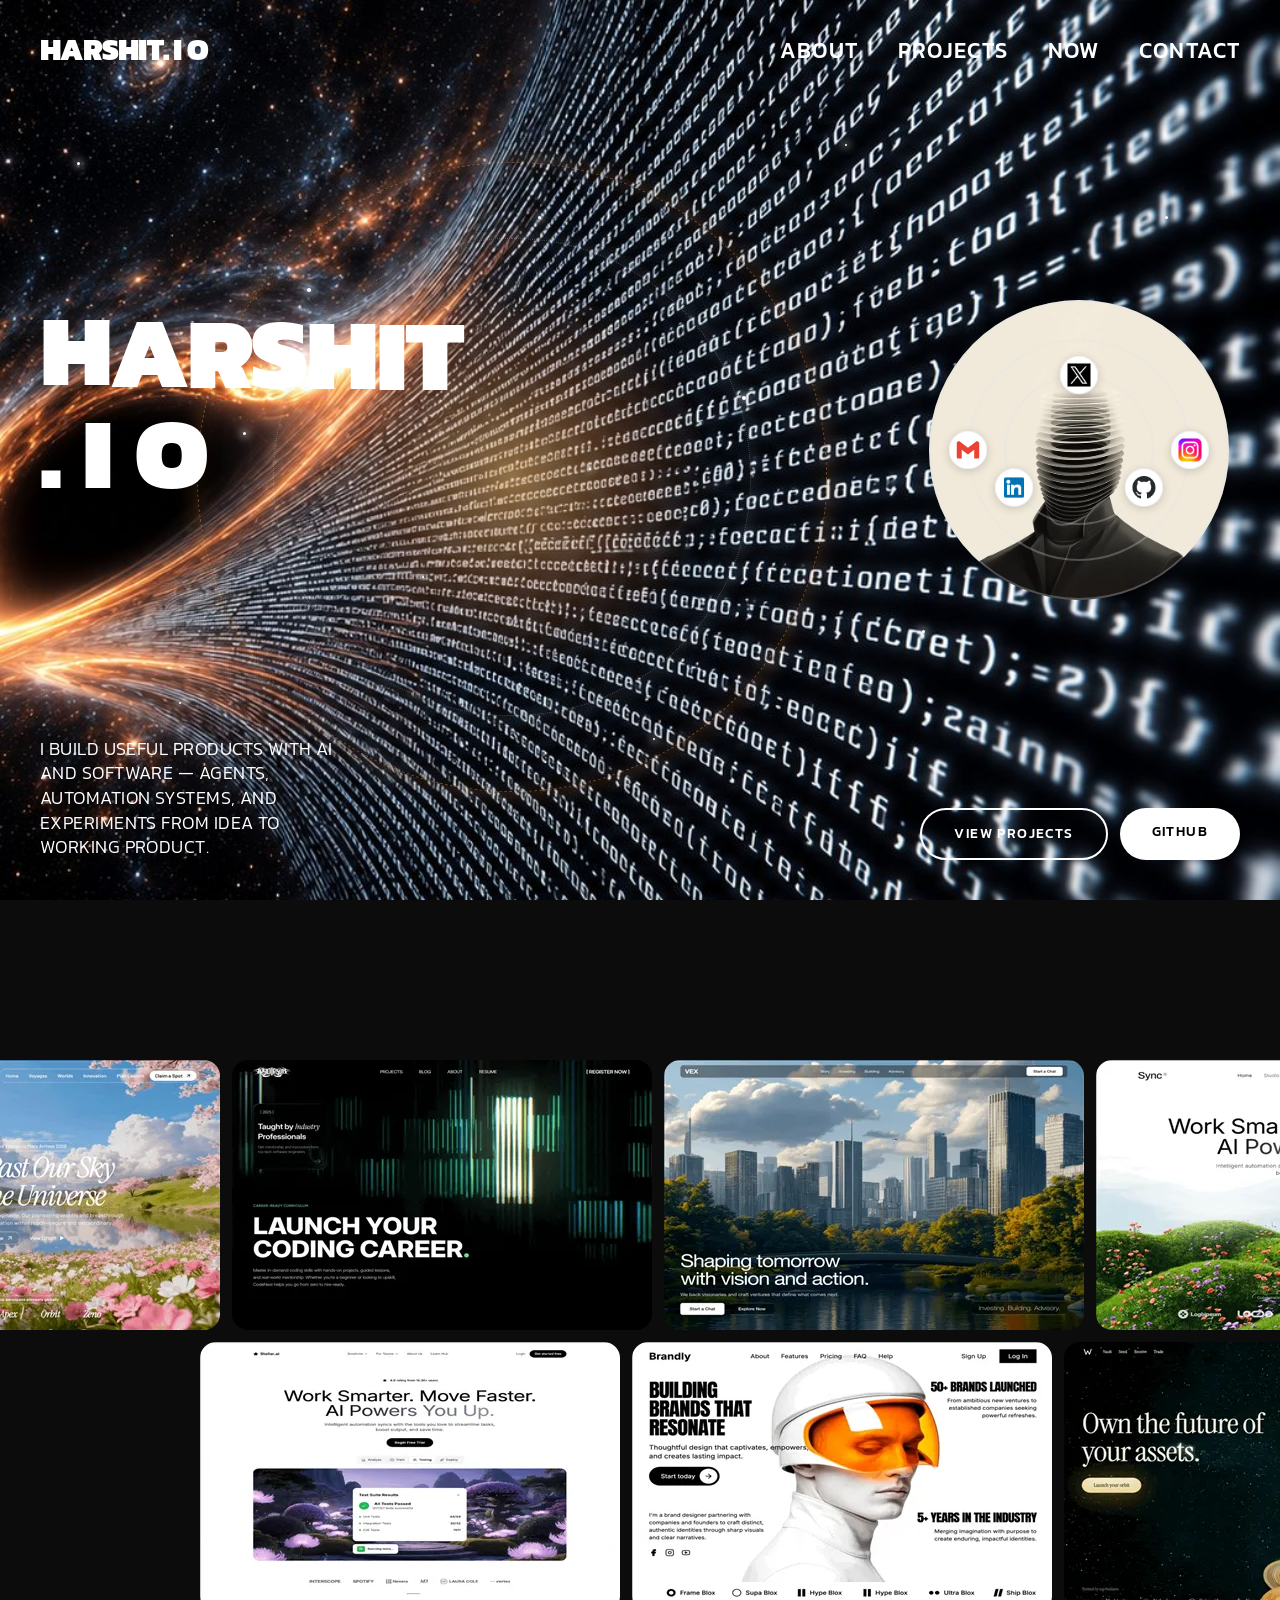
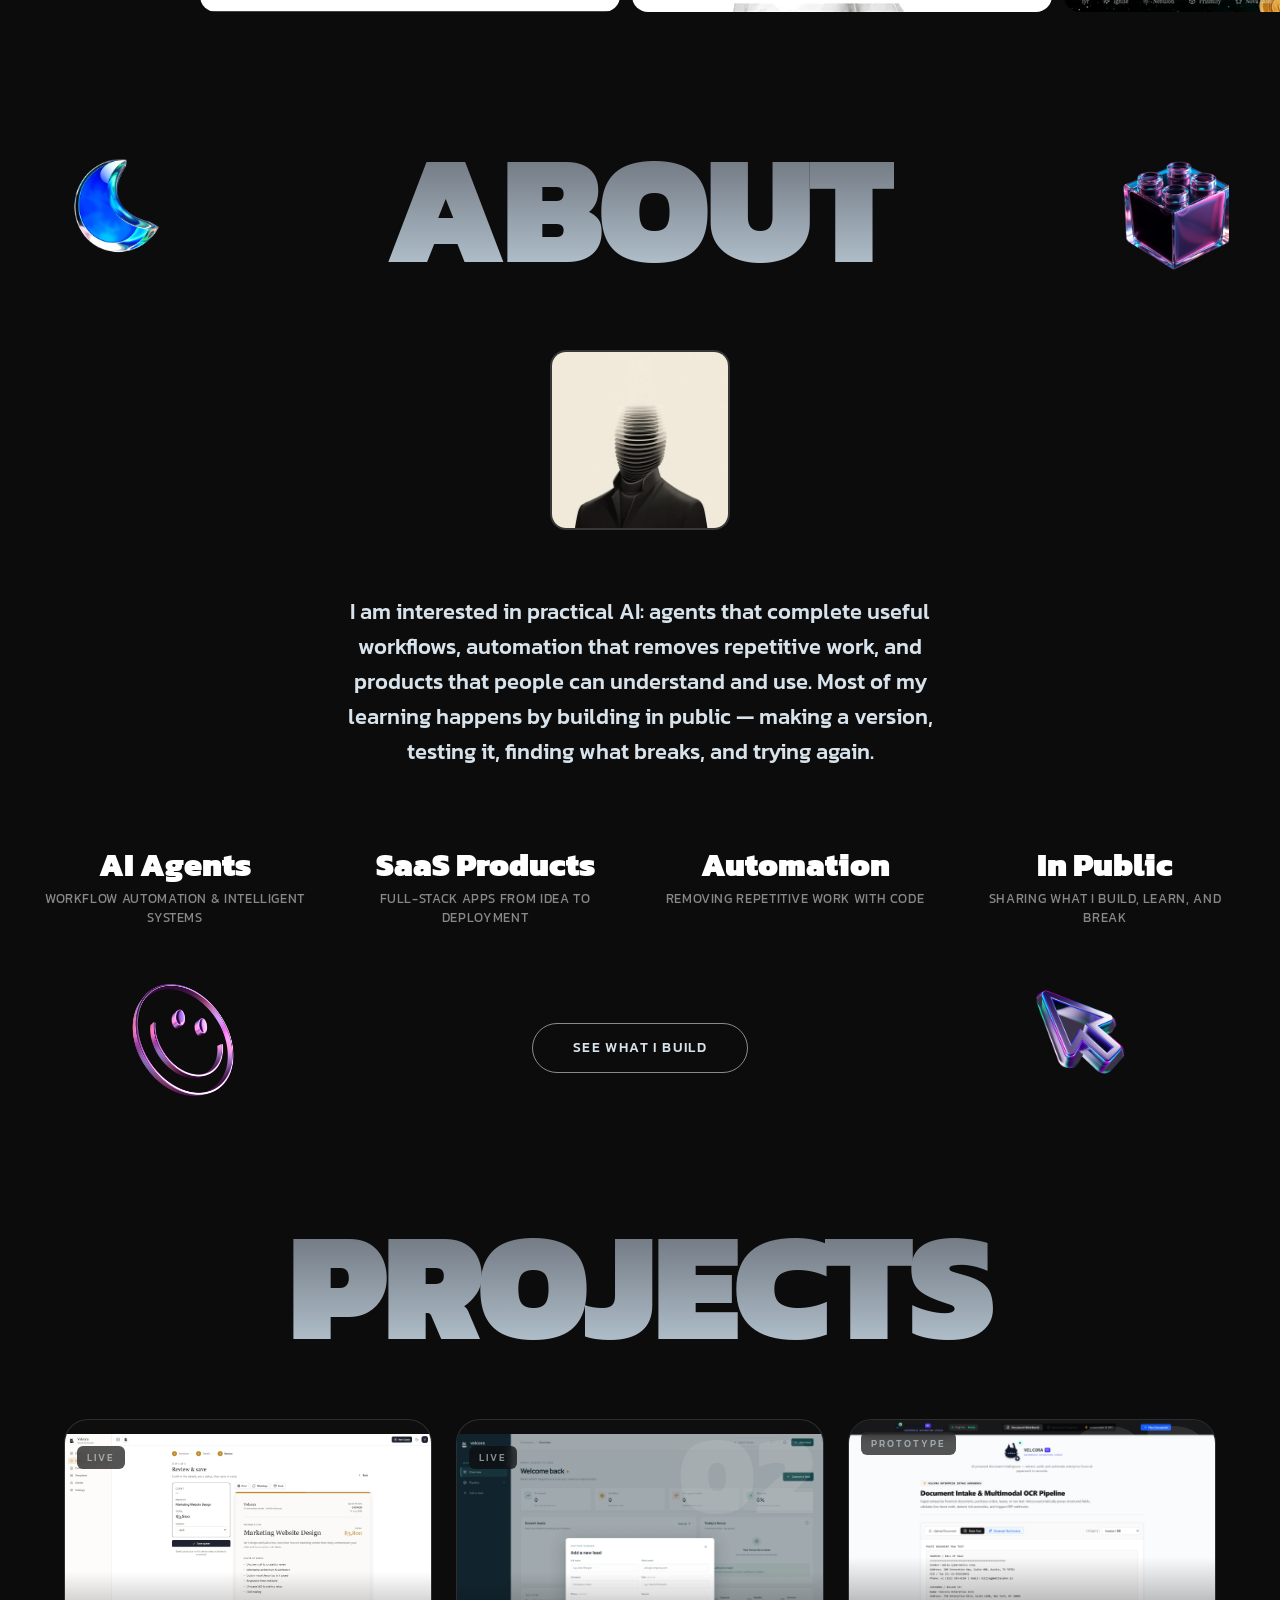
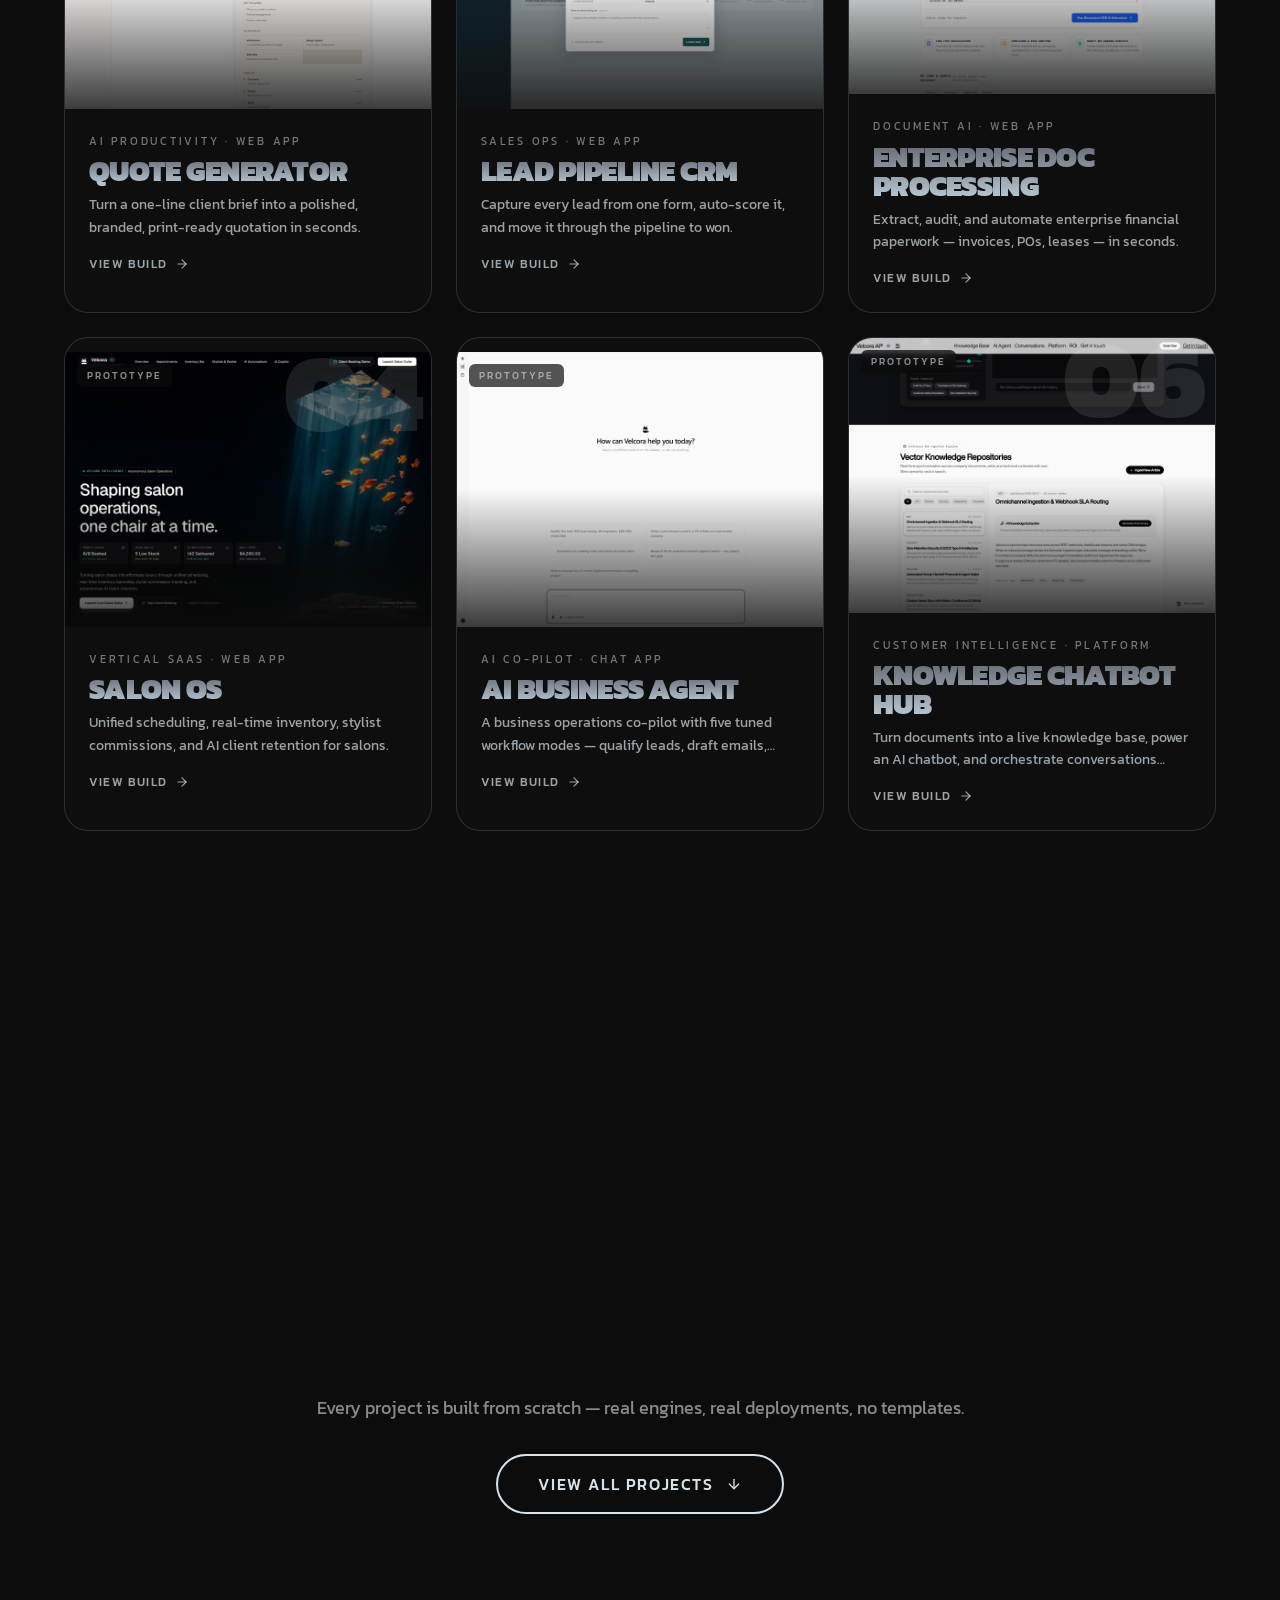
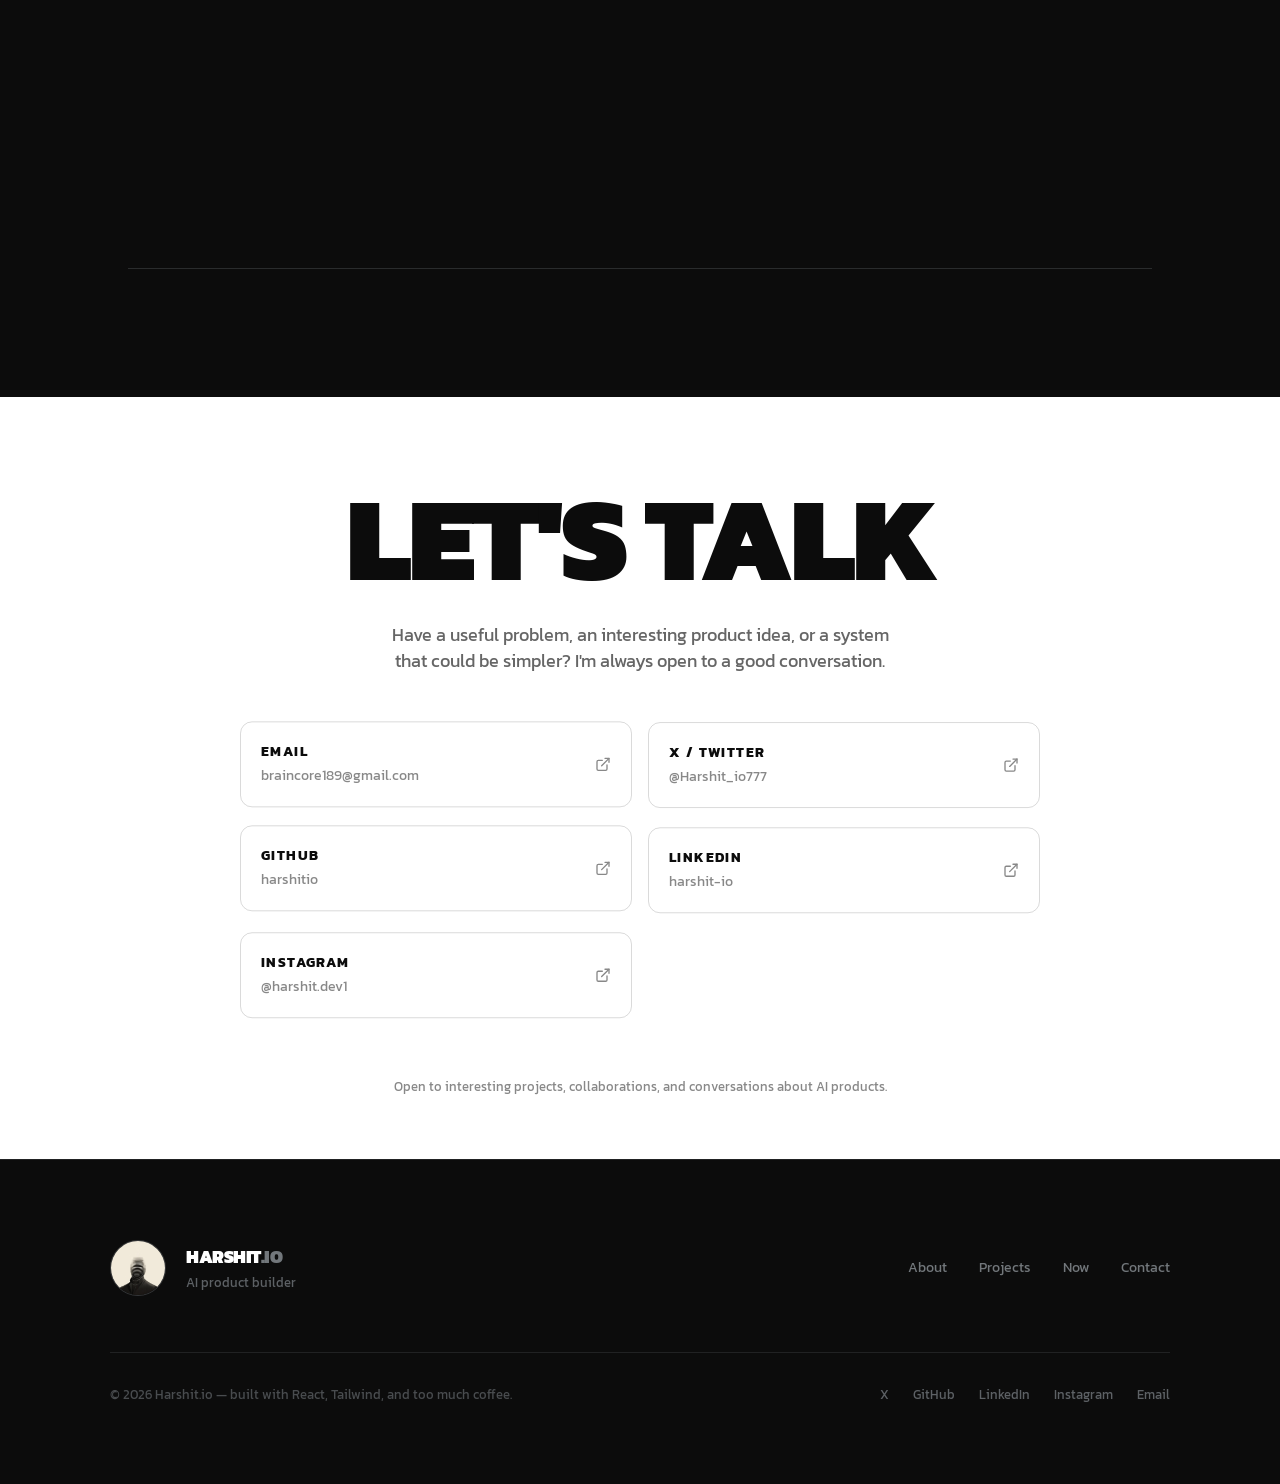
==== commit c8fcf47c: "Publish portfolio production build from 56b98a6 [skip ci]" ====
--- a/index.html
+++ b/index.html
@@ -63,7 +63,7 @@
         ]
       }
     </script>
-    <script type="module" crossorigin src="/assets/index-BkvP1Ia4.js"></script>
+    <script type="module" crossorigin src="/assets/index-2wKi_cdA.js"></script>
     <link rel="stylesheet" crossorigin href="/assets/index-BVgTaAVm.css">
   </head>
   <body>
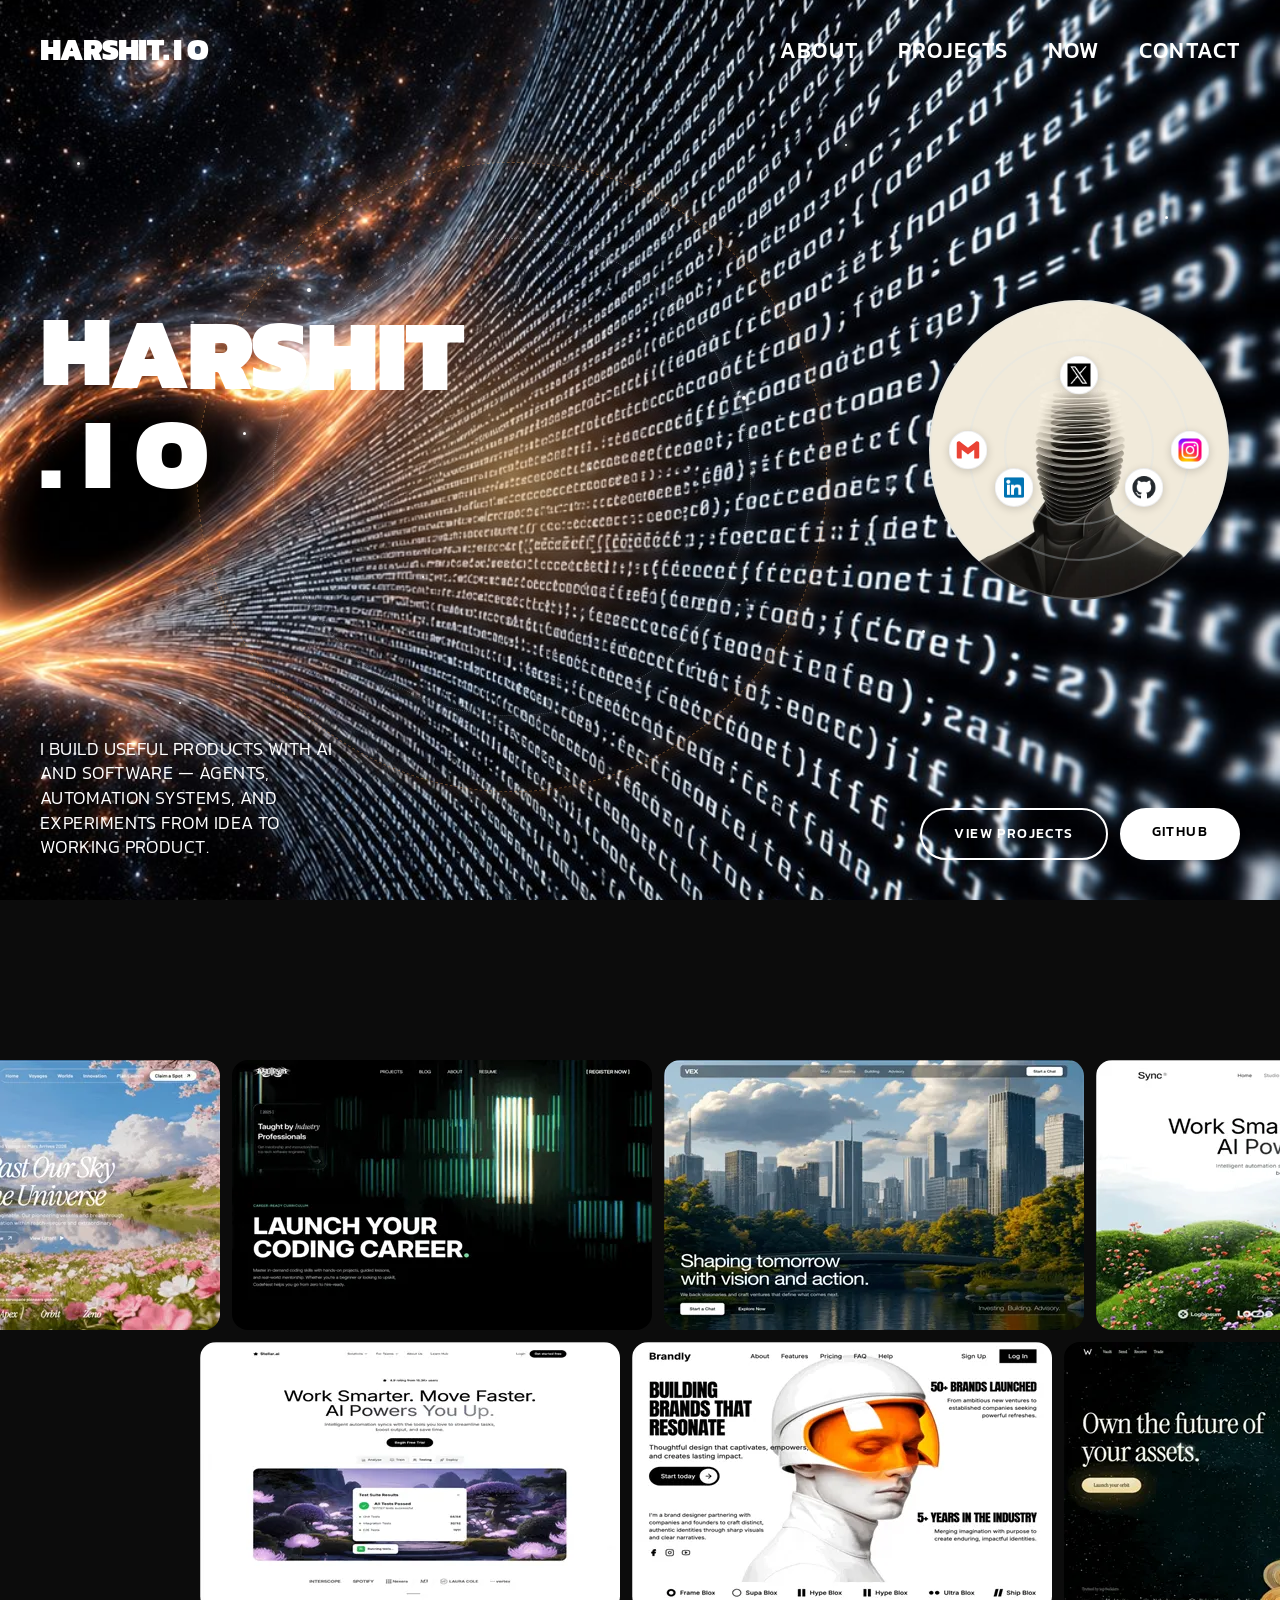
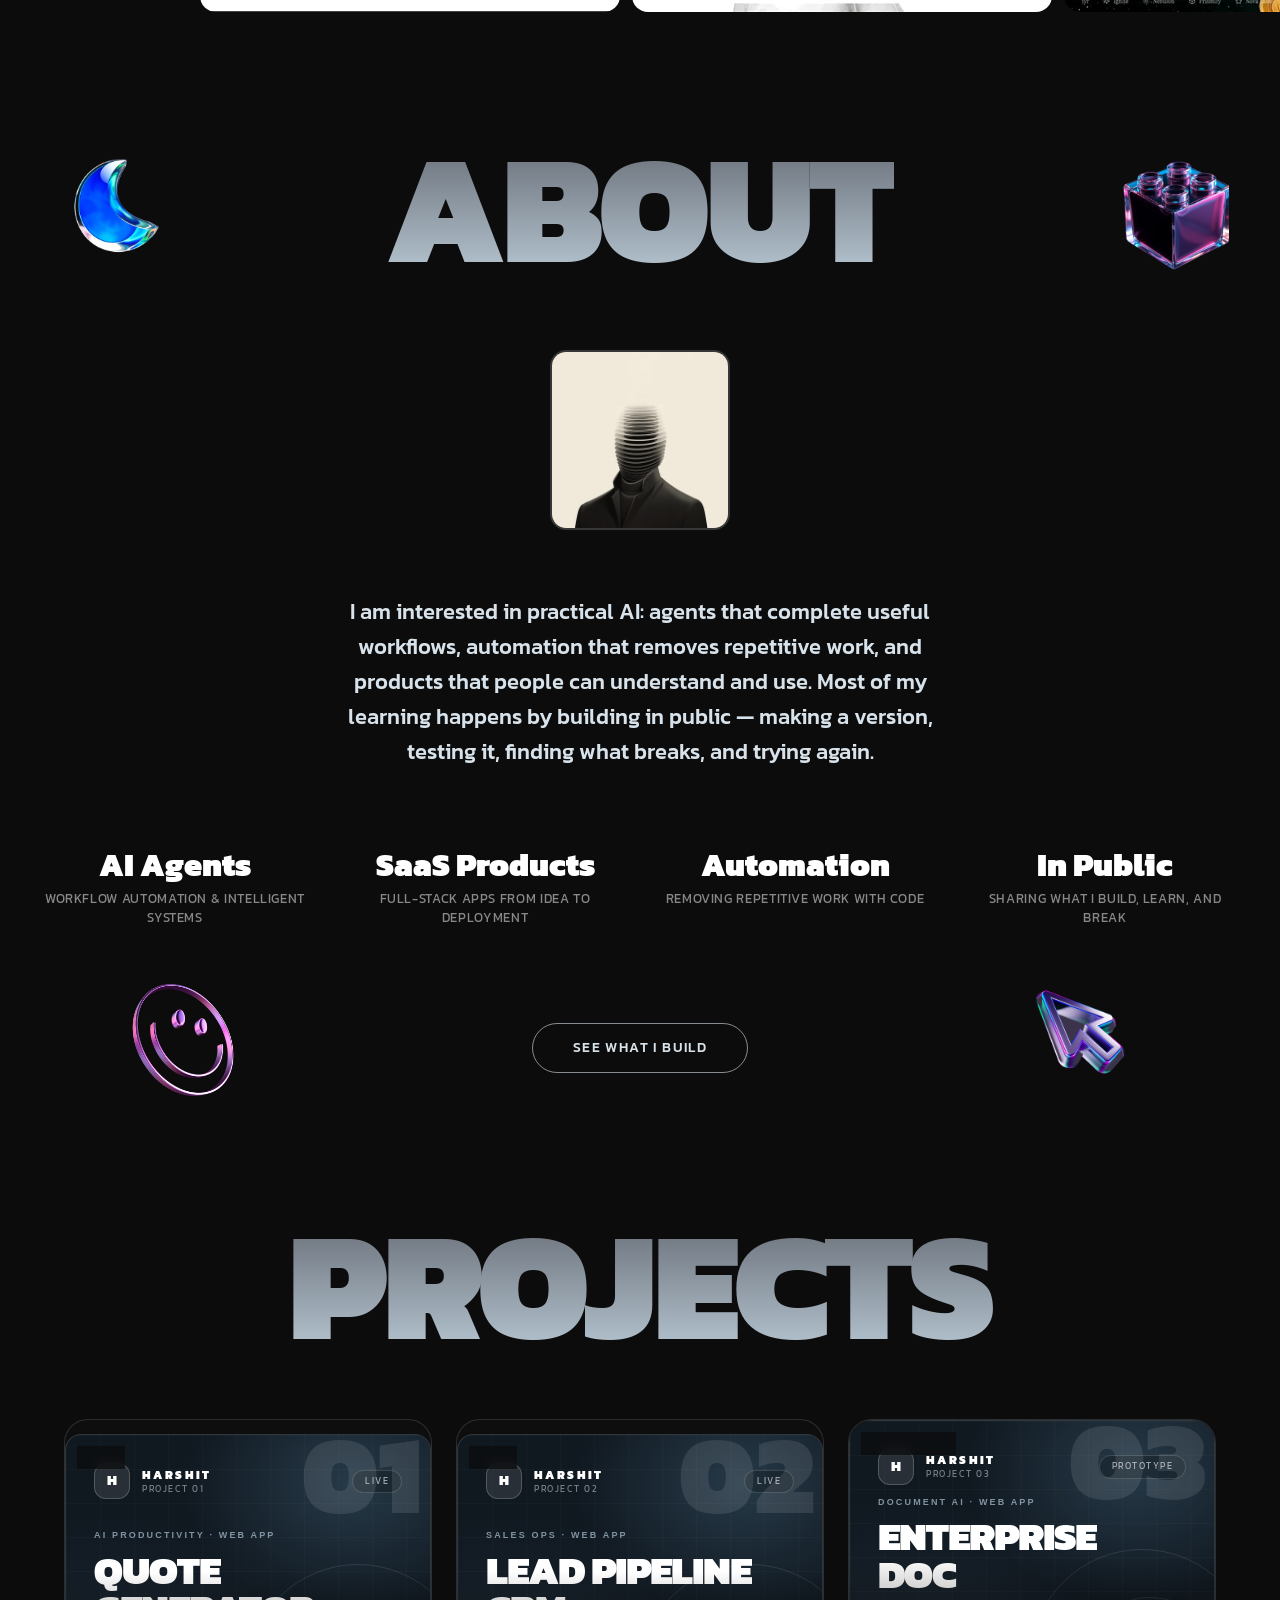
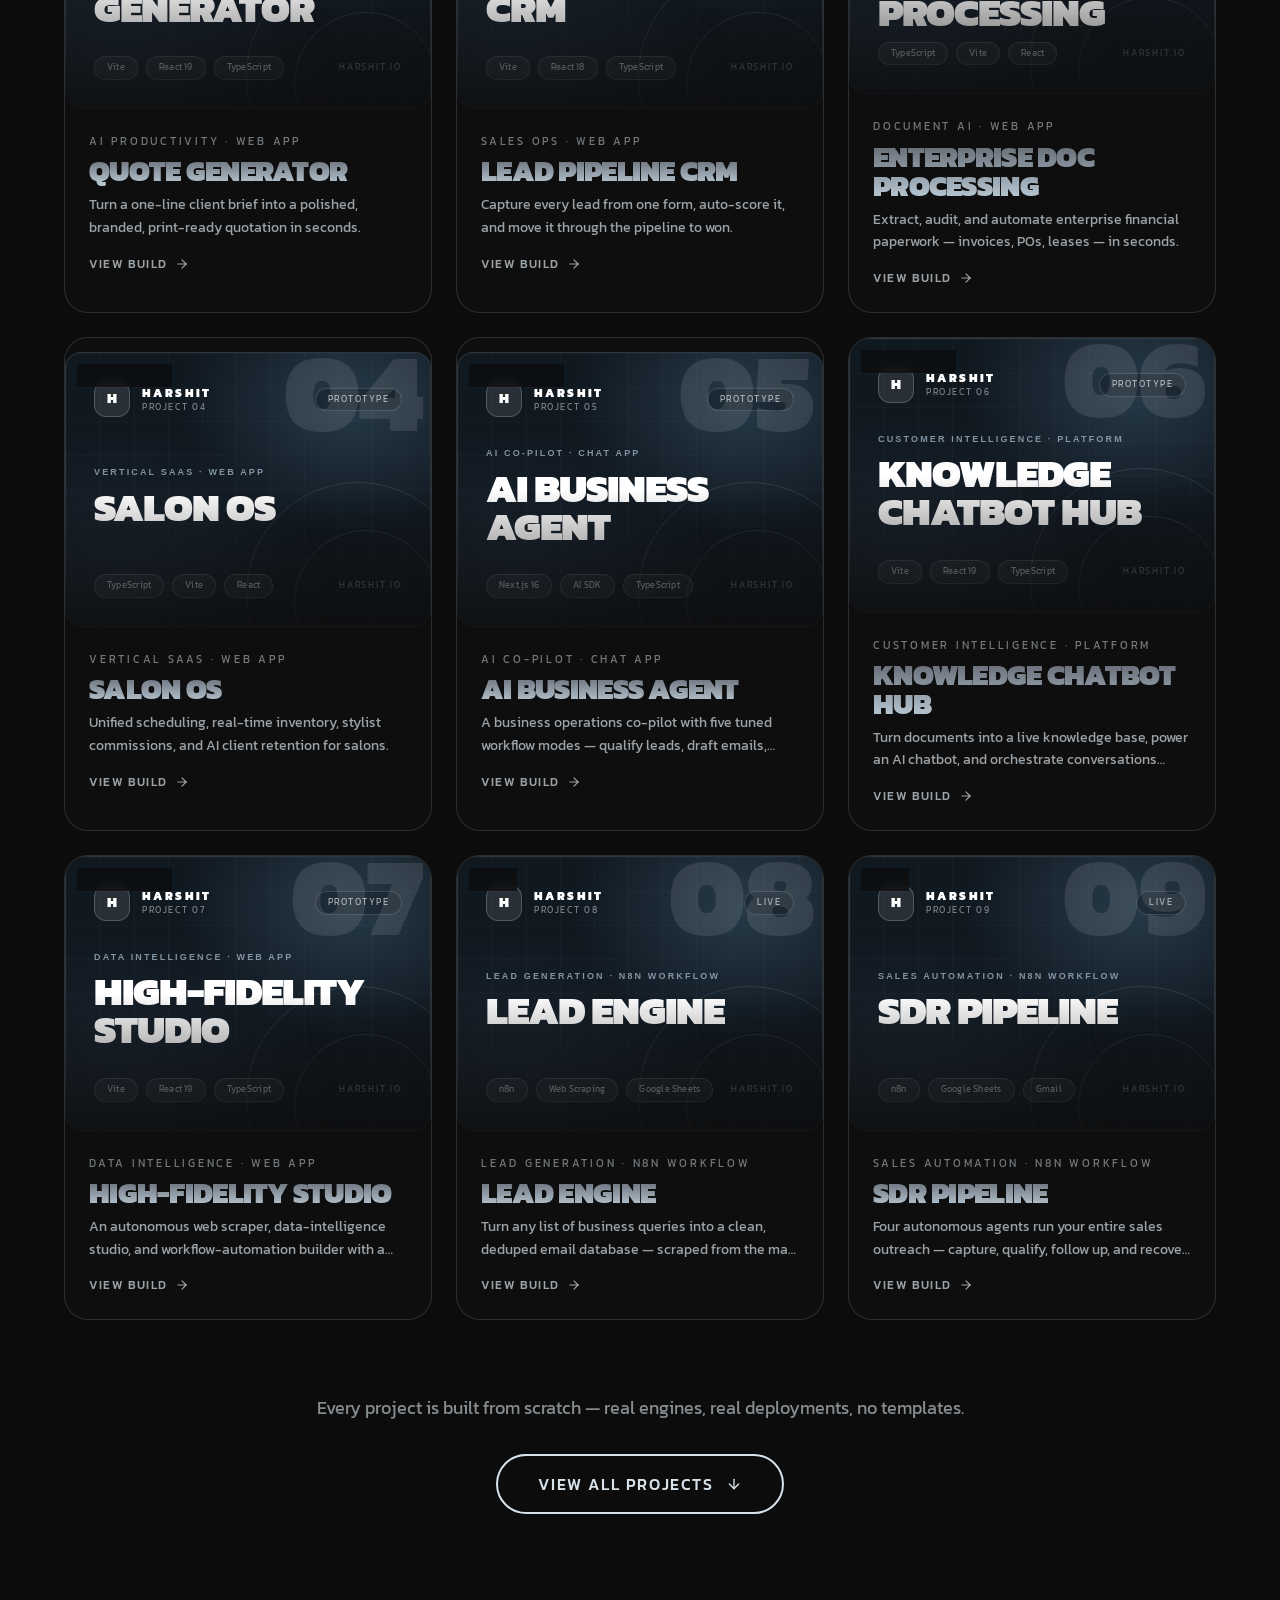
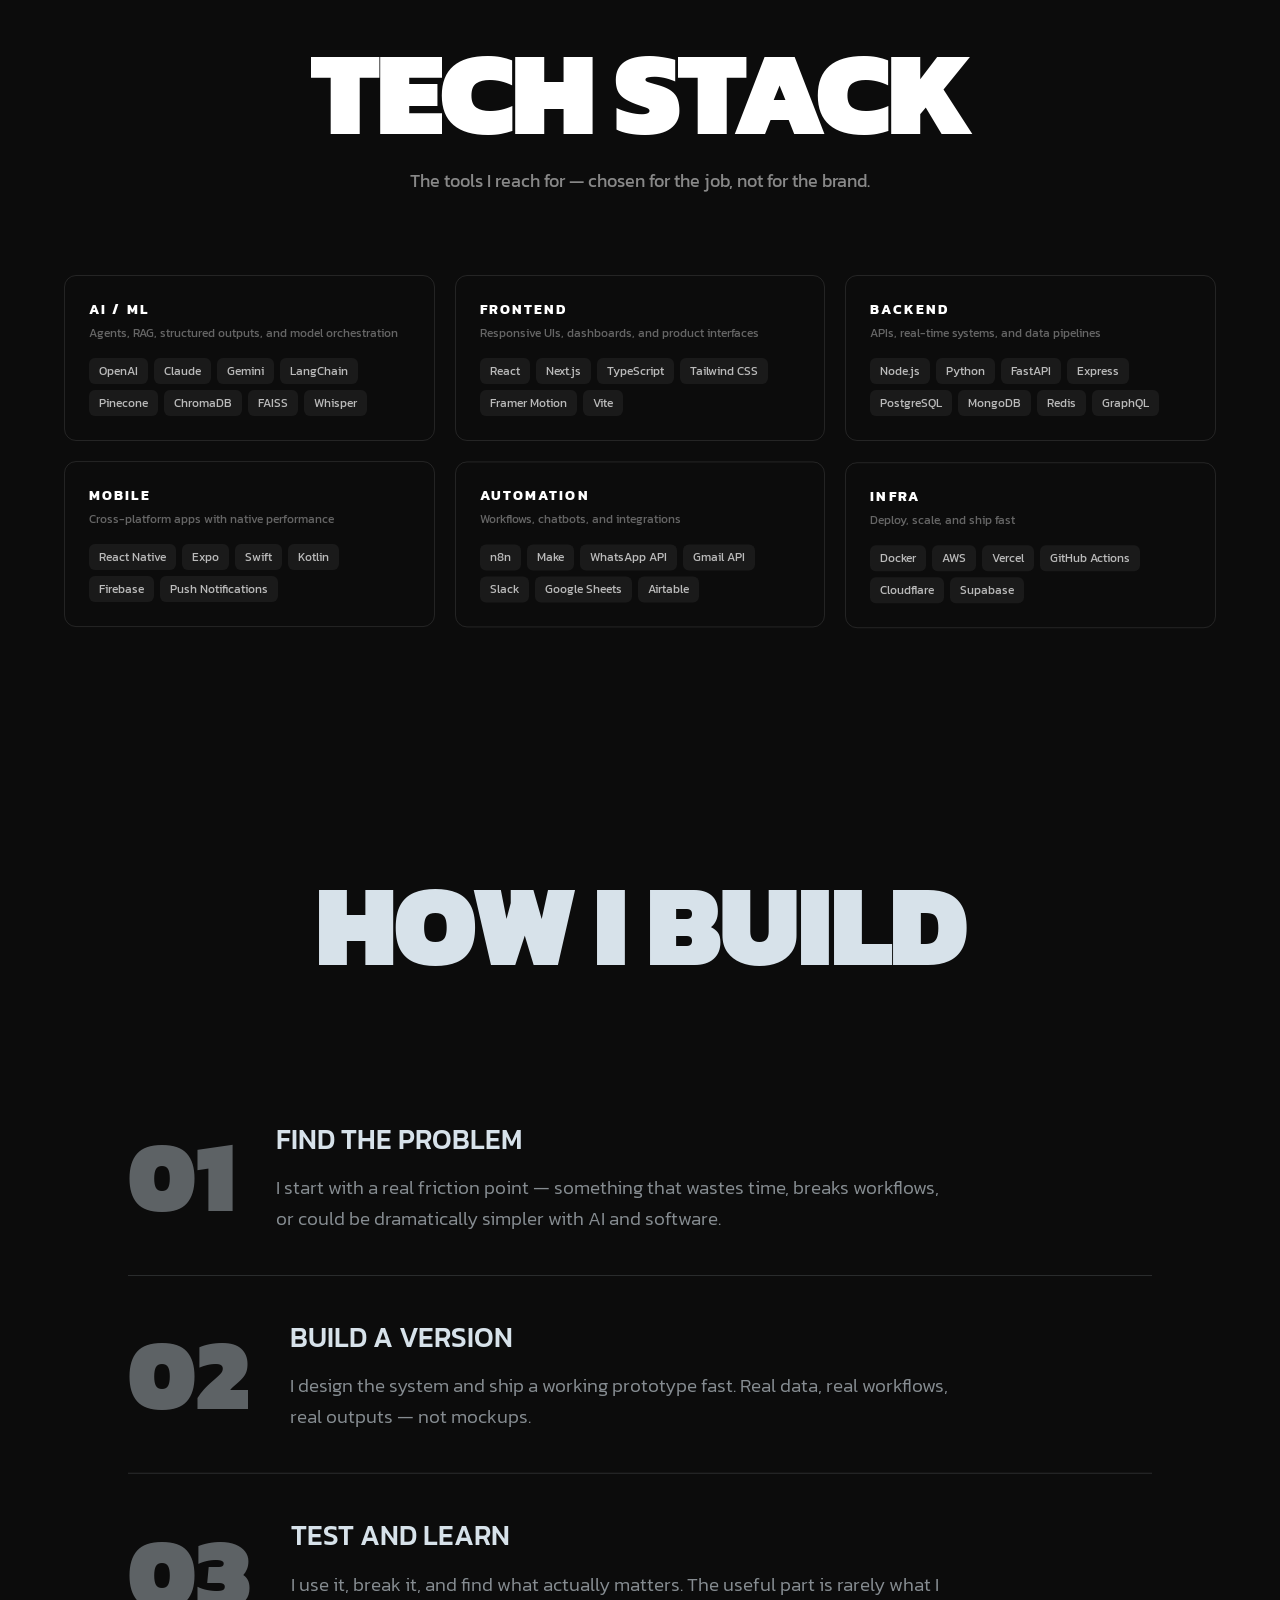
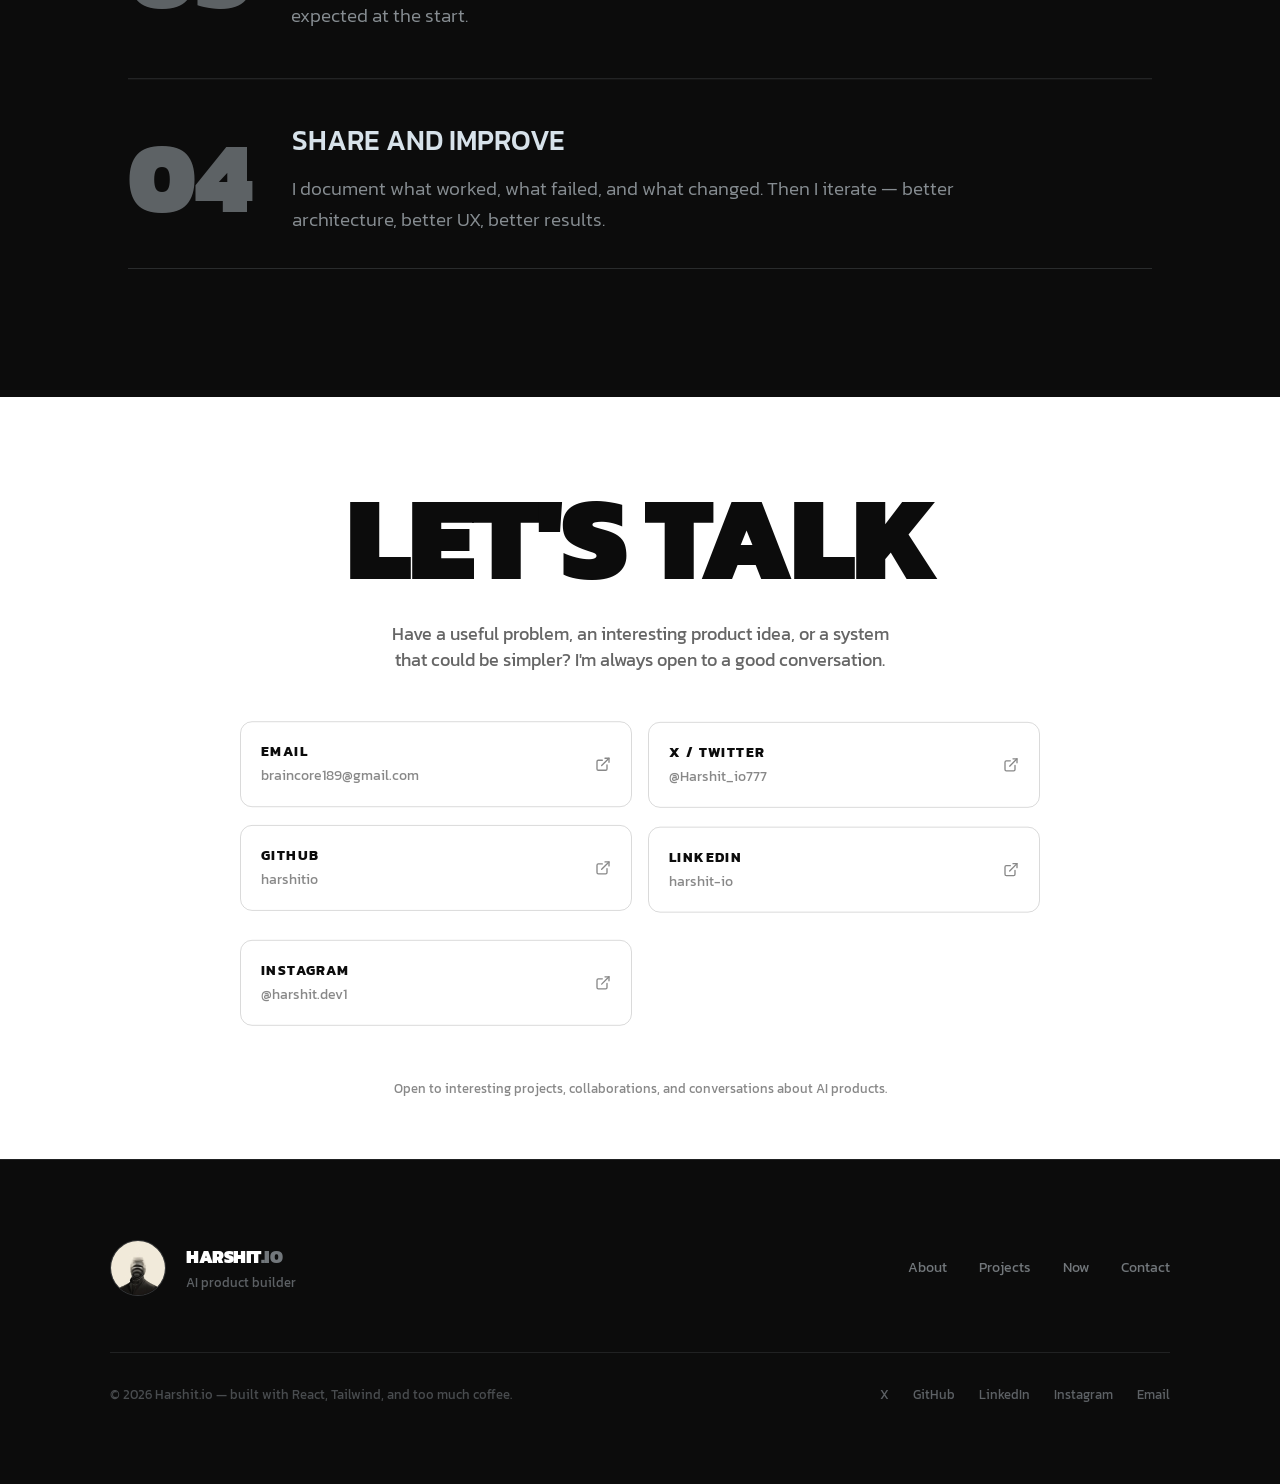
==== commit bf75a6df: "Publish portfolio production build from bc4e764 [skip ci]" ====
--- a/index.html
+++ b/index.html
@@ -63,8 +63,8 @@
         ]
       }
     </script>
-    <script type="module" crossorigin src="/assets/index-2wKi_cdA.js"></script>
-    <link rel="stylesheet" crossorigin href="/assets/index-BVgTaAVm.css">
+    <script type="module" crossorigin src="/assets/index-DU18n7Nd.js"></script>
+    <link rel="stylesheet" crossorigin href="/assets/index-R5hNmwAU.css">
   </head>
   <body>
     <div id="root"></div>
--- a/assets/index-R5hNmwAU.css
+++ b/assets/index-R5hNmwAU.css
@@ -0,0 +1 @@
+*,:before,:after{box-sizing:border-box;border:0 solid #e5e7eb}:before,:after{--tw-content:""}html,:host{-webkit-text-size-adjust:100%;tab-size:4;font-feature-settings:normal;font-variation-settings:normal;-webkit-tap-highlight-color:transparent;font-family:ui-sans-serif,system-ui,sans-serif,Apple Color Emoji,Segoe UI Emoji,Segoe UI Symbol,Noto Color Emoji;line-height:1.5}body{line-height:inherit;margin:0}hr{height:0;color:inherit;border-top-width:1px}abbr:where([title]){-webkit-text-decoration:underline dotted;text-decoration:underline dotted}h1,h2,h3,h4,h5,h6{font-size:inherit;font-weight:inherit}a{color:inherit;-webkit-text-decoration:inherit;text-decoration:inherit}b,strong{font-weight:bolder}code,kbd,samp,pre{font-feature-settings:normal;font-variation-settings:normal;font-family:ui-monospace,SFMono-Regular,Menlo,Monaco,Consolas,Liberation Mono,Courier New,monospace;font-size:1em}small{font-size:80%}sub,sup{vertical-align:baseline;font-size:75%;line-height:0;position:relative}sub{bottom:-.25em}sup{top:-.5em}table{text-indent:0;border-color:inherit;border-collapse:collapse}button,input,optgroup,select,textarea{font-feature-settings:inherit;font-variation-settings:inherit;font-family:inherit;font-size:100%;font-weight:inherit;line-height:inherit;color:inherit;margin:0;padding:0}button,select{text-transform:none}button,[type=button],[type=reset],[type=submit]{-webkit-appearance:button;background-color:#0000;background-image:none}:-moz-focusring{outline:auto}:-moz-ui-invalid{box-shadow:none}progress{vertical-align:baseline}::-webkit-inner-spin-button{height:auto}::-webkit-outer-spin-button{height:auto}[type=search]{-webkit-appearance:textfield;outline-offset:-2px}::-webkit-search-decoration{-webkit-appearance:none}::-webkit-file-upload-button{-webkit-appearance:button;font:inherit}summary{display:list-item}blockquote,dl,dd,h1,h2,h3,h4,h5,h6,hr,figure,p,pre{margin:0}fieldset{margin:0;padding:0}legend{padding:0}ol,ul,menu{margin:0;padding:0;list-style:none}dialog{padding:0}textarea{resize:vertical}input::-moz-placeholder{opacity:1;color:#9ca3af}textarea::-moz-placeholder{opacity:1;color:#9ca3af}input::placeholder,textarea::placeholder{opacity:1;color:#9ca3af}button,[role=button]{cursor:pointer}:disabled{cursor:default}img,svg,video,canvas,audio,iframe,embed,object{vertical-align:middle;display:block}img,video{max-width:100%;height:auto}[hidden]{display:none}*,:before,:after,::backdrop{--tw-border-spacing-x:0;--tw-border-spacing-y:0;--tw-translate-x:0;--tw-translate-y:0;--tw-rotate:0;--tw-skew-x:0;--tw-skew-y:0;--tw-scale-x:1;--tw-scale-y:1;--tw-pan-x: ;--tw-pan-y: ;--tw-pinch-zoom: ;--tw-scroll-snap-strictness:proximity;--tw-gradient-from-position: ;--tw-gradient-via-position: ;--tw-gradient-to-position: ;--tw-ordinal: ;--tw-slashed-zero: ;--tw-numeric-figure: ;--tw-numeric-spacing: ;--tw-numeric-fraction: ;--tw-ring-inset: ;--tw-ring-offset-width:0px;--tw-ring-offset-color:#fff;--tw-ring-color:#3b82f680;--tw-ring-offset-shadow:0 0 #0000;--tw-ring-shadow:0 0 #0000;--tw-shadow:0 0 #0000;--tw-shadow-colored:0 0 #0000;--tw-blur: ;--tw-brightness: ;--tw-contrast: ;--tw-grayscale: ;--tw-hue-rotate: ;--tw-invert: ;--tw-saturate: ;--tw-sepia: ;--tw-drop-shadow: ;--tw-backdrop-blur: ;--tw-backdrop-brightness: ;--tw-backdrop-contrast: ;--tw-backdrop-grayscale: ;--tw-backdrop-hue-rotate: ;--tw-backdrop-invert: ;--tw-backdrop-opacity: ;--tw-backdrop-saturate: ;--tw-backdrop-sepia: }.pointer-events-none{pointer-events:none}.invisible{visibility:hidden}.absolute{position:absolute}.relative{position:relative}.inset-0{inset:0}.inset-\[12\%\]{inset:12%}.inset-\[18\%\]{inset:18%}.-bottom-12{bottom:-3rem}.-bottom-20{bottom:-5rem}.-right-10{right:-2.5rem}.-right-2{right:-.5rem}.-top-4{top:-1rem}.-top-6{top:-1.5rem}.bottom-\[5\%\]{bottom:5%}.left-3{left:.75rem}.left-6{left:1.5rem}.left-\[2\%\]{left:2%}.left-\[4\%\]{left:4%}.left-\[40\%\]{left:40%}.right-0{right:0}.right-2{right:.5rem}.right-\[2\%\]{right:2%}.right-\[4\%\]{right:4%}.top-1\/2{top:50%}.top-3{top:.75rem}.top-\[16\%\]{top:16%}.top-\[53\%\]{top:53%}.top-\[8\%\]{top:8%}.isolate{isolation:isolate}.z-0{z-index:0}.z-10{z-index:10}.z-30{z-index:30}.z-\[5\]{z-index:5}.mx-auto{margin-left:auto;margin-right:auto}.-mt-10{margin-top:-2.5rem}.mb-1{margin-bottom:.25rem}.mb-10{margin-bottom:2.5rem}.mb-12{margin-bottom:3rem}.mb-14{margin-bottom:3.5rem}.mb-16{margin-bottom:4rem}.mb-2{margin-bottom:.5rem}.mb-3{margin-bottom:.75rem}.mb-4{margin-bottom:1rem}.mb-6{margin-bottom:1.5rem}.mb-8{margin-bottom:2rem}.ml-auto{margin-left:auto}.mt-0{margin-top:0}.mt-0\.5{margin-top:.125rem}.mt-1{margin-top:.25rem}.mt-12{margin-top:3rem}.mt-14{margin-top:3.5rem}.mt-16{margin-top:4rem}.mt-2{margin-top:.5rem}.mt-4{margin-top:1rem}.mt-6{margin-top:1.5rem}.line-clamp-2{-webkit-line-clamp:2;-webkit-box-orient:vertical;display:-webkit-box;overflow:hidden}.block{display:block}.inline-block{display:inline-block}.flex{display:flex}.inline-flex{display:inline-flex}.grid{display:grid}.hidden{display:none}.aspect-\[4\/3\]{aspect-ratio:4/3}.h-14{height:3.5rem}.h-36{height:9rem}.h-56{height:14rem}.h-9{height:2.25rem}.h-\[120px\]{height:120px}.h-\[70vmin\]{height:70vmin}.h-full{height:100%}.h-screen{height:100vh}.min-h-\[220px\]{min-height:220px}.min-h-screen{min-height:100vh}.w-14{width:3.5rem}.w-36{width:9rem}.w-5{width:1.25rem}.w-56{width:14rem}.w-9{width:2.25rem}.w-\[120px\]{width:120px}.w-\[70px\]{width:70px}.w-\[70vmin\]{width:70vmin}.w-\[80px\]{width:80px}.w-\[90px\]{width:90px}.w-full{width:100%}.min-w-0{min-width:0}.max-w-2xl{max-width:42rem}.max-w-3xl{max-width:48rem}.max-w-5xl{max-width:64rem}.max-w-6xl{max-width:72rem}.max-w-\[1100px\]{max-width:1100px}.max-w-\[160px\]{max-width:160px}.max-w-\[600px\]{max-width:600px}.max-w-\[800px\]{max-width:800px}.max-w-\[88\%\]{max-width:88%}.max-w-lg{max-width:32rem}.max-w-xl{max-width:36rem}.flex-1{flex:1}.shrink-0{flex-shrink:0}.-translate-x-1\/2{--tw-translate-x:-50%;transform:translate(var(--tw-translate-x), var(--tw-translate-y)) rotate(var(--tw-rotate)) skewX(var(--tw-skew-x)) skewY(var(--tw-skew-y)) scaleX(var(--tw-scale-x)) scaleY(var(--tw-scale-y))}.-translate-y-1\/2{--tw-translate-y:-50%;transform:translate(var(--tw-translate-x), var(--tw-translate-y)) rotate(var(--tw-rotate)) skewX(var(--tw-skew-x)) skewY(var(--tw-skew-y)) scaleX(var(--tw-scale-x)) scaleY(var(--tw-scale-y))}.-translate-y-\[5\%\]{--tw-translate-y:-5%;transform:translate(var(--tw-translate-x), var(--tw-translate-y)) rotate(var(--tw-rotate)) skewX(var(--tw-skew-x)) skewY(var(--tw-skew-y)) scaleX(var(--tw-scale-x)) scaleY(var(--tw-scale-y))}.transform{transform:translate(var(--tw-translate-x), var(--tw-translate-y)) rotate(var(--tw-rotate)) skewX(var(--tw-skew-x)) skewY(var(--tw-skew-y)) scaleX(var(--tw-scale-x)) scaleY(var(--tw-scale-y))}.select-none{-webkit-user-select:none;user-select:none}.resize{resize:both}.grid-cols-1{grid-template-columns:repeat(1,minmax(0,1fr))}.grid-cols-2{grid-template-columns:repeat(2,minmax(0,1fr))}.flex-col{flex-direction:column}.flex-wrap{flex-wrap:wrap}.items-start{align-items:flex-start}.items-end{align-items:flex-end}.items-center{align-items:center}.justify-center{justify-content:center}.justify-between{justify-content:space-between}.gap-1{gap:.25rem}.gap-1\.5{gap:.375rem}.gap-10{gap:2.5rem}.gap-2{gap:.5rem}.gap-2\.5{gap:.625rem}.gap-3{gap:.75rem}.gap-4{gap:1rem}.gap-5{gap:1.25rem}.gap-6{gap:1.5rem}.gap-x-8{-moz-column-gap:2rem;column-gap:2rem}.gap-y-3{row-gap:.75rem}.overflow-hidden{overflow:hidden}.overflow-x-clip{overflow-x:clip}.rounded{border-radius:.25rem}.rounded-2xl{border-radius:1rem}.rounded-3xl{border-radius:1.5rem}.rounded-full{border-radius:9999px}.rounded-md{border-radius:.375rem}.rounded-xl{border-radius:.75rem}.rounded-t-\[40px\]{border-top-left-radius:40px;border-top-right-radius:40px}.border{border-width:1px}.border-2{border-width:2px}.border-b{border-bottom-width:1px}.border-t{border-top-width:1px}.border-\[\#0C0C0C\]\/15{border-color:#0c0c0c26}.border-\[\#0C0C0C\]\/20{border-color:#0c0c0c33}.border-\[\#D7E2EA\]{--tw-border-opacity:1;border-color:rgb(215 226 234/var(--tw-border-opacity))}.border-\[\#D7E2EA\]\/10{border-color:#d7e2ea1a}.border-\[\#D7E2EA\]\/15{border-color:#d7e2ea26}.border-\[\#D7E2EA\]\/20{border-color:#d7e2ea33}.border-\[\#D7E2EA\]\/30{border-color:#d7e2ea4d}.border-\[\#D7E2EA\]\/60{border-color:#d7e2ea99}.border-\[\#f0f0f0\]{--tw-border-opacity:1;border-color:rgb(240 240 240/var(--tw-border-opacity))}.border-white{--tw-border-opacity:1;border-color:rgb(255 255 255/var(--tw-border-opacity))}.border-white\/10{border-color:#ffffff1a}.border-white\/15{border-color:#ffffff26}.border-white\/20{border-color:#fff3}.bg-\[\#0C0C0C\]{--tw-bg-opacity:1;background-color:rgb(12 12 12/var(--tw-bg-opacity))}.bg-\[\#0C0C0C\]\/70{background-color:#0c0c0cb3}.bg-\[\#0E0E0E\]{--tw-bg-opacity:1;background-color:rgb(14 14 14/var(--tw-bg-opacity))}.bg-\[\#101820\]{--tw-bg-opacity:1;background-color:rgb(16 24 32/var(--tw-bg-opacity))}.bg-\[\#D7E2EA\]\/5{background-color:#d7e2ea0d}.bg-\[\#FFFFFF\]{--tw-bg-opacity:1;background-color:rgb(255 255 255/var(--tw-bg-opacity))}.bg-\[\#fafafa\]{--tw-bg-opacity:1;background-color:rgb(250 250 250/var(--tw-bg-opacity))}.bg-black{--tw-bg-opacity:1;background-color:rgb(0 0 0/var(--tw-bg-opacity))}.bg-black\/20{background-color:#0003}.bg-white{--tw-bg-opacity:1;background-color:rgb(255 255 255/var(--tw-bg-opacity))}.bg-white\/10{background-color:#ffffff1a}.bg-white\/\[0\.06\]{background-color:#ffffff0f}.bg-\[radial-gradient\(ellipse_at_78\%_18\%\,rgba\(95\,145\,176\,0\.28\)\,transparent_42\%\)\,radial-gradient\(ellipse_at_15\%_88\%\,rgba\(69\,88\,114\,0\.22\)\,transparent_48\%\)\]{background-image:radial-gradient(at 78% 18%,#5f91b047,#0000 42%),radial-gradient(at 15% 88%,#45587238,#0000 48%)}.bg-gradient-to-t{background-image:linear-gradient(to top, var(--tw-gradient-stops))}.from-\[\#0C0C0C\]{--tw-gradient-from:#0c0c0c var(--tw-gradient-from-position);--tw-gradient-to:#0c0c0c00 var(--tw-gradient-to-position);--tw-gradient-stops:var(--tw-gradient-from), var(--tw-gradient-to)}.via-transparent{--tw-gradient-to:#0000 var(--tw-gradient-to-position);--tw-gradient-stops:var(--tw-gradient-from), transparent var(--tw-gradient-via-position), var(--tw-gradient-to)}.to-transparent{--tw-gradient-to:transparent var(--tw-gradient-to-position)}.object-cover{-o-object-fit:cover;object-fit:cover}.p-5{padding:1.25rem}.p-6{padding:1.5rem}.p-7{padding:1.75rem}.px-2{padding-left:.5rem;padding-right:.5rem}.px-2\.5{padding-left:.625rem;padding-right:.625rem}.px-3{padding-left:.75rem;padding-right:.75rem}.px-4{padding-left:1rem;padding-right:1rem}.px-5{padding-left:1.25rem;padding-right:1.25rem}.px-6{padding-left:1.5rem;padding-right:1.5rem}.px-8{padding-left:2rem;padding-right:2rem}.py-0{padding-top:0;padding-bottom:0}.py-0\.5{padding-top:.125rem;padding-bottom:.125rem}.py-1{padding-top:.25rem;padding-bottom:.25rem}.py-1\.5{padding-top:.375rem;padding-bottom:.375rem}.py-16{padding-top:4rem;padding-bottom:4rem}.py-2{padding-top:.5rem;padding-bottom:.5rem}.py-20{padding-top:5rem;padding-bottom:5rem}.py-3{padding-top:.75rem;padding-bottom:.75rem}.py-3\.5{padding-top:.875rem;padding-bottom:.875rem}.py-8{padding-top:2rem;padding-bottom:2rem}.pb-10{padding-bottom:2.5rem}.pb-16{padding-bottom:4rem}.pb-7{padding-bottom:1.75rem}.pt-20{padding-top:5rem}.pt-24{padding-top:6rem}.pt-4{padding-top:1rem}.pt-6{padding-top:1.5rem}.pt-8{padding-top:2rem}.text-left{text-align:left}.text-center{text-align:center}.text-2xl{font-size:1.5rem;line-height:2rem}.text-\[0\.75rem\]{font-size:.75rem}.text-\[0\.7rem\]{font-size:.7rem}.text-\[0\.85rem\]{font-size:.85rem}.text-\[0\.8rem\]{font-size:.8rem}.text-\[10px\]{font-size:10px}.text-\[11px\]{font-size:11px}.text-\[9px\]{font-size:9px}.text-\[clamp\(0\.65rem\,1vw\,0\.8rem\)\]{font-size:clamp(.65rem,1vw,.8rem)}.text-\[clamp\(0\.75rem\,1\.4vw\,1\.5rem\)\]{font-size:clamp(.75rem,1.4vw,1.5rem)}.text-\[clamp\(0\.85rem\,1\.5vw\,1\.1rem\)\]{font-size:clamp(.85rem,1.5vw,1.1rem)}.text-\[clamp\(0\.85rem\,1\.6vw\,1\.25rem\)\]{font-size:clamp(.85rem,1.6vw,1.25rem)}.text-\[clamp\(0\.85rem\,1\.6vw\,1\.2rem\)\]{font-size:clamp(.85rem,1.6vw,1.2rem)}.text-\[clamp\(0\.9rem\,1\.5vw\,1\.1rem\)\]{font-size:clamp(.9rem,1.5vw,1.1rem)}.text-\[clamp\(1\.2rem\,3vw\,2rem\)\]{font-size:clamp(1.2rem,3vw,2rem)}.text-\[clamp\(1\.3rem\,3vw\,1\.8rem\)\]{font-size:clamp(1.3rem,3vw,1.8rem)}.text-\[clamp\(1\.4rem\,3\.4vw\,2\.5rem\)\]{font-size:clamp(1.4rem,3.4vw,2.5rem)}.text-\[clamp\(1\.8rem\,4vw\,3\.4rem\)\]{font-size:clamp(1.8rem,4vw,3.4rem)}.text-\[clamp\(1rem\,2\.2vw\,2\.1rem\)\]{font-size:clamp(1rem,2.2vw,2.1rem)}.text-\[clamp\(1rem\,2\.2vw\,2rem\)\]{font-size:clamp(1rem,2.2vw,2rem)}.text-\[clamp\(1rem\,2vw\,1\.35rem\)\]{font-size:clamp(1rem,2vw,1.35rem)}.text-\[clamp\(2\.2rem\,6vw\,5rem\)\]{font-size:clamp(2.2rem,6vw,5rem)}.text-\[clamp\(2\.5rem\,10vw\,120px\)\]{font-size:clamp(2.5rem,10vw,120px)}.text-\[clamp\(2\.5rem\,10vw\,140px\)\]{font-size:clamp(2.5rem,10vw,140px)}.text-\[clamp\(2\.5rem\,8vw\,100px\)\]{font-size:clamp(2.5rem,8vw,100px)}.text-\[clamp\(2\.5rem\,9vw\,120px\)\]{font-size:clamp(2.5rem,9vw,120px)}.text-\[clamp\(3rem\,10vw\,140px\)\]{font-size:clamp(3rem,10vw,140px)}.text-\[clamp\(3rem\,12vw\,160px\)\]{font-size:clamp(3rem,12vw,160px)}.text-\[clamp\(3rem\,12vw\,7\.5rem\)\]{font-size:clamp(3rem,12vw,7.5rem)}.text-\[clamp\(4rem\,9vw\,7rem\)\]{font-size:clamp(4rem,9vw,7rem)}.text-\[clamp\(8rem\,24vw\,320px\)\]{font-size:clamp(8rem,24vw,320px)}.text-base{font-size:1rem;line-height:1.5rem}.text-lg{font-size:1.125rem;line-height:1.75rem}.text-sm{font-size:.875rem;line-height:1.25rem}.text-xs{font-size:.75rem;line-height:1rem}.font-black{font-weight:900}.font-bold{font-weight:700}.font-light{font-weight:300}.font-medium{font-weight:500}.font-semibold{font-weight:600}.uppercase{text-transform:uppercase}.italic{font-style:italic}.leading-\[0\.95\]{line-height:.95}.leading-none{line-height:1}.leading-relaxed{line-height:1.625}.leading-snug{line-height:1.375}.leading-tight{line-height:1.25}.tracking-\[0\.15em\]{letter-spacing:.15em}.tracking-\[0\.16em\]{letter-spacing:.16em}.tracking-\[0\.18em\]{letter-spacing:.18em}.tracking-\[0\.24em\]{letter-spacing:.24em}.tracking-\[0\.25em\]{letter-spacing:.25em}.tracking-\[0\.2em\]{letter-spacing:.2em}.tracking-\[0\.3em\]{letter-spacing:.3em}.tracking-tight{letter-spacing:-.025em}.tracking-wide{letter-spacing:.025em}.tracking-wider{letter-spacing:.05em}.tracking-widest{letter-spacing:.1em}.text-\[\#0C0C0C\]{--tw-text-opacity:1;color:rgb(12 12 12/var(--tw-text-opacity))}.text-\[\#666\]{--tw-text-opacity:1;color:rgb(102 102 102/var(--tw-text-opacity))}.text-\[\#888\]{--tw-text-opacity:1;color:rgb(136 136 136/var(--tw-text-opacity))}.text-\[\#AFC6D7\]\/70{color:#afc6d7b3}.text-\[\#D7E2EA\]{--tw-text-opacity:1;color:rgb(215 226 234/var(--tw-text-opacity))}.text-\[\#D7E2EA\]\/30{color:#d7e2ea4d}.text-\[\#D7E2EA\]\/40{color:#d7e2ea66}.text-\[\#D7E2EA\]\/50{color:#d7e2ea80}.text-\[\#D7E2EA\]\/60{color:#d7e2ea99}.text-\[\#D7E2EA\]\/70{color:#d7e2eab3}.text-\[\#D7E2EA\]\/80{color:#d7e2eacc}.text-\[\#D7E2EA\]\/85{color:#d7e2ead9}.text-\[\#D7E2EA\]\/\[0\.06\]{color:#d7e2ea0f}.text-\[\#bbb\]{--tw-text-opacity:1;color:rgb(187 187 187/var(--tw-text-opacity))}.text-black{--tw-text-opacity:1;color:rgb(0 0 0/var(--tw-text-opacity))}.text-white{--tw-text-opacity:1;color:rgb(255 255 255/var(--tw-text-opacity))}.text-white\/35{color:#ffffff59}.text-white\/45{color:#ffffff73}.text-white\/60{color:#fff9}.text-white\/65{color:#ffffffa6}.text-white\/\[0\.10\]{color:#ffffff1a}.no-underline{text-decoration-line:none}.opacity-40{opacity:.4}.opacity-60{opacity:.6}.opacity-80{opacity:.8}.opacity-\[0\.13\]{opacity:.13}.outline{outline-style:solid}.ring{--tw-ring-offset-shadow:var(--tw-ring-inset) 0 0 0 var(--tw-ring-offset-width) var(--tw-ring-offset-color);--tw-ring-shadow:var(--tw-ring-inset) 0 0 0 calc(3px + var(--tw-ring-offset-width)) var(--tw-ring-color);box-shadow:var(--tw-ring-offset-shadow), var(--tw-ring-shadow), var(--tw-shadow,0 0 #0000)}.filter{filter:var(--tw-blur) var(--tw-brightness) var(--tw-contrast) var(--tw-grayscale) var(--tw-hue-rotate) var(--tw-invert) var(--tw-saturate) var(--tw-sepia) var(--tw-drop-shadow)}.backdrop-blur-sm{--tw-backdrop-blur:blur(4px);-webkit-backdrop-filter:var(--tw-backdrop-blur) var(--tw-backdrop-brightness) var(--tw-backdrop-contrast) var(--tw-backdrop-grayscale) var(--tw-backdrop-hue-rotate) var(--tw-backdrop-invert) var(--tw-backdrop-opacity) var(--tw-backdrop-saturate) var(--tw-backdrop-sepia);backdrop-filter:var(--tw-backdrop-blur) var(--tw-backdrop-brightness) var(--tw-backdrop-contrast) var(--tw-backdrop-grayscale) var(--tw-backdrop-hue-rotate) var(--tw-backdrop-invert) var(--tw-backdrop-opacity) var(--tw-backdrop-saturate) var(--tw-backdrop-sepia)}.transition{transition-property:color,background-color,border-color,text-decoration-color,fill,stroke,opacity,box-shadow,transform,filter,-webkit-backdrop-filter,backdrop-filter;transition-duration:.15s;transition-timing-function:cubic-bezier(.4,0,.2,1)}.transition-colors{transition-property:color,background-color,border-color,text-decoration-color,fill,stroke;transition-duration:.15s;transition-timing-function:cubic-bezier(.4,0,.2,1)}.transition-opacity{transition-property:opacity;transition-duration:.15s;transition-timing-function:cubic-bezier(.4,0,.2,1)}.transition-transform{transition-property:transform;transition-duration:.15s;transition-timing-function:cubic-bezier(.4,0,.2,1)}.duration-200{transition-duration:.2s}.duration-300{transition-duration:.3s}html,body,#root{background-color:#0c0c0c}*,:before,:after{box-sizing:border-box;margin:0;padding:0}html{scroll-behavior:smooth}body{font-family:Kanit,sans-serif}section[id],footer[id]{scroll-margin-top:1rem}.hero-heading{background:linear-gradient(#646973 0%,#bbccd7 100%);-webkit-text-fill-color:transparent;-webkit-background-clip:text;background-clip:text}.spell-ring-a{border:1px dashed #ffaa5a66;animation:28s linear infinite spell-spin;box-shadow:0 0 24px #ff963c38,inset 0 0 24px #ff963c1f}.spell-ring-b{border:1px dotted #d7e2ea59;animation:46s linear infinite spell-spin-rev;box-shadow:0 0 20px #d7e2ea24,inset 0 0 20px #d7e2ea14}@keyframes spell-spin{to{transform:rotate(360deg)}}@keyframes spell-spin-rev{to{transform:rotate(-360deg)}}.spell-glow{background:radial-gradient(circle,#ffbe6e8c 0%,#ff8c3c38 40%,#0000 70%);animation:5.5s ease-in-out infinite hole-glow-pulse}@keyframes hole-glow-pulse{0%,to{opacity:.45;transform:scale(1)}50%{opacity:.85;transform:scale(1.08)}}.spark{animation:3s ease-in-out infinite spark-twinkle}@keyframes spark-twinkle{0%,to{opacity:0;transform:scale(.5)}50%{opacity:1;transform:scale(1)}}@media (prefers-reduced-motion:reduce){html{scroll-behavior:auto}*,:before,:after{transition-duration:.01ms!important;animation-duration:.01ms!important;animation-iteration-count:1!important}}@property --c5-x1{syntax:"<percentage>";inherits:false;initial-value:10%}@property --c5-y1{syntax:"<percentage>";inherits:false;initial-value:10%}@property --c5-x2{syntax:"<percentage>";inherits:false;initial-value:90%}@property --c5-y2{syntax:"<percentage>";inherits:false;initial-value:10%}@property --c5-x3{syntax:"<percentage>";inherits:false;initial-value:10%}@property --c5-y3{syntax:"<percentage>";inherits:false;initial-value:90%}@property --c5-x4{syntax:"<percentage>";inherits:false;initial-value:90%}@property --c5-y4{syntax:"<percentage>";inherits:false;initial-value:90%}@property --c5-x5{syntax:"<percentage>";inherits:false;initial-value:50%}@property --c5-y5{syntax:"<percentage>";inherits:false;initial-value:50%}@property --c5-s1{syntax:"<percentage>";inherits:false;initial-value:55%}@property --c5-s2{syntax:"<percentage>";inherits:false;initial-value:55%}@property --c5-s3{syntax:"<percentage>";inherits:false;initial-value:55%}@property --c5-s4{syntax:"<percentage>";inherits:false;initial-value:55%}@property --c5-s5{syntax:"<percentage>";inherits:false;initial-value:65%}.c5-animated-gradient{background-color:#7621b0;background-image:radial-gradient(circle at var(--c5-x1) var(--c5-y1), #e9b8ff 0px, transparent var(--c5-s1)), radial-gradient(circle at var(--c5-x2) var(--c5-y2), #b600a8 0px, transparent var(--c5-s2)), radial-gradient(circle at var(--c5-x3) var(--c5-y3), #ff8c42 0px, transparent var(--c5-s3)), radial-gradient(circle at var(--c5-x4) var(--c5-y4), #ffc98a 0px, transparent var(--c5-s4)), radial-gradient(circle at var(--c5-x5) var(--c5-y5), #8a2be2 0px, transparent var(--c5-s5));animation:5s ease-in-out infinite c5-blob1,6s ease-in-out infinite c5-blob2,5.5s ease-in-out infinite c5-blob3,6.5s ease-in-out infinite c5-blob4,4s ease-in-out infinite c5-blob5,3.5s ease-in-out infinite c5-size1,4.2s ease-in-out infinite c5-size2,3.8s ease-in-out infinite c5-size3,4.6s ease-in-out infinite c5-size4,3s ease-in-out infinite c5-size5}@keyframes c5-blob1{0%,to{--c5-x1:5%;--c5-y1:5%}25%{--c5-x1:45%;--c5-y1:20%}50%{--c5-x1:30%;--c5-y1:55%}75%{--c5-x1:0%;--c5-y1:30%}}@keyframes c5-blob2{0%,to{--c5-x2:95%;--c5-y2:5%}33%{--c5-x2:55%;--c5-y2:35%}66%{--c5-x2:80%;--c5-y2:65%}}@keyframes c5-blob3{0%,to{--c5-x3:5%;--c5-y3:95%}40%{--c5-x3:45%;--c5-y3:65%}70%{--c5-x3:25%;--c5-y3:100%}}@keyframes c5-blob4{0%,to{--c5-x4:95%;--c5-y4:95%}30%{--c5-x4:60%;--c5-y4:70%}60%{--c5-x4:100%;--c5-y4:50%}}@keyframes c5-blob5{0%,to{--c5-x5:50%;--c5-y5:50%}25%{--c5-x5:70%;--c5-y5:30%}50%{--c5-x5:40%;--c5-y5:70%}75%{--c5-x5:30%;--c5-y5:40%}}@keyframes c5-size1{0%,to{--c5-s1:45%}50%{--c5-s1:80%}}@keyframes c5-size2{0%,to{--c5-s2:45%}50%{--c5-s2:85%}}@keyframes c5-size3{0%,to{--c5-s3:45%}50%{--c5-s3:78%}}@keyframes c5-size4{0%,to{--c5-s4:45%}50%{--c5-s4:82%}}@keyframes c5-size5{0%,to{--c5-s5:50%}50%{--c5-s5:85%}}@media (prefers-reduced-motion:reduce){.c5-animated-gradient{animation:none}}@media (width<=640px){html{scroll-padding-top:1rem}body{overflow-x:clip}.hero-section{isolation:isolate;min-height:100dvh;height:auto!important}.hero-header{width:100%;padding:16px 20px 0!important}.hero-header nav{gap:12px;min-height:44px}.hero-header nav>div:first-child{flex-shrink:0;min-width:0}.hero-header nav>div:first-child a{letter-spacing:-.04em;font-size:1.3rem}.hero-header nav>a{border-width:1px;flex-shrink:0;padding:8px 14px;font-size:.7rem}.hero-mobile-nav{scrollbar-width:none;-webkit-overflow-scrolling:touch;flex-wrap:nowrap;gap:8px;margin-inline:-2px;padding:14px 0 2px;display:flex;overflow-x:auto}.hero-mobile-nav::-webkit-scrollbar{display:none}.hero-mobile-nav a{color:#fff;letter-spacing:.12em;text-transform:uppercase;background:#0c0c0c7a;border:1px solid #ffffff40;border-radius:999px;flex:none;justify-content:center;align-items:center;min-height:38px;padding:0 13px;font-size:.67rem;font-weight:500;text-decoration:none;display:inline-flex}.hero-title-wrap{align-items:center;min-height:clamp(300px,48svh,430px);padding:clamp(2.5rem,8svh,4.5rem) 0 clamp(2rem,6svh,3.5rem);display:flex;flex:1 0 auto!important}.hero-title{width:auto;max-width:calc(100% - 40px);margin:0 20px;font-size:clamp(3rem,16vw,5.3rem)!important;line-height:.9!important;position:relative!important;inset:auto!important;transform:none!important}.hero-spell-effects{opacity:.75;top:52%!important;left:50%!important}.hero-spell-effects>div{width:min(76vw,320px)!important;height:min(76vw,320px)!important}.hero-bottom{gap:18px;padding:0 20px max(24px, env(safe-area-inset-bottom))!important;flex-direction:column!important;align-items:stretch!important}.hero-description-wrap,.hero-actions-wrap{width:100%}.hero-description{letter-spacing:.055em;line-height:1.45;max-width:none!important;font-size:.82rem!important}.hero-actions{grid-template-columns:minmax(0,1fr) minmax(0,1fr);gap:10px;width:100%;display:grid!important}.hero-actions a{text-align:center;letter-spacing:.1em;justify-content:center;align-items:center;min-width:0;min-height:46px;line-height:1.15;display:flex;padding:13px 8px!important;font-size:.68rem!important}#about{min-height:auto;padding-top:64px;padding-bottom:64px}#about>div[class*=absolute]{opacity:.16!important}#about>div[class*=absolute] img{max-width:76px}#about .grid.grid-cols-2{gap:22px 14px;width:100%}#about .grid.grid-cols-2>div{min-width:0}#about .grid.grid-cols-2 p{overflow-wrap:anywhere}#projects{border-top-left-radius:30px;border-top-right-radius:30px;padding-top:64px;padding-left:16px;padding-right:16px}#projects .project-detail{padding-top:56px;padding-bottom:56px}#projects .project-detail h3{overflow-wrap:anywhere;font-size:clamp(1.9rem,9vw,2.8rem)}#projects .project-detail .grid.grid-cols-2{gap:10px}#projects .project-detail .grid.grid-cols-2 img{border-radius:14px}#projects .project-detail a{min-height:44px}#projects button{touch-action:manipulation}.marquee-image{aspect-ratio:14/9;flex:none;width:min(78vw,340px)!important;height:auto!important}#now{padding-top:64px;padding-bottom:64px}#contact{padding:64px 16px}#contact a{gap:12px;min-width:0;padding:16px}#contact a p:last-child{overflow-wrap:anywhere}footer>div{padding-top:48px;padding-bottom:48px}footer a{min-height:36px}a,button{-webkit-tap-highlight-color:transparent}}@media (width<=900px) and (height<=500px){.hero-section{min-height:100svh;height:auto!important}.hero-title-wrap{min-height:270px;padding-top:36px;padding-bottom:28px}.hero-title{margin-top:10px;position:relative!important;inset:auto!important;transform:none!important}.hero-bottom{gap:16px}}.hover\:scale-105:hover{--tw-scale-x:1.05;--tw-scale-y:1.05;transform:translate(var(--tw-translate-x), var(--tw-translate-y)) rotate(var(--tw-rotate)) skewX(var(--tw-skew-x)) skewY(var(--tw-skew-y)) scaleX(var(--tw-scale-x)) scaleY(var(--tw-scale-y))}.hover\:border-\[\#0C0C0C\]\/40:hover{border-color:#0c0c0c66}.hover\:border-\[\#D7E2EA\]\/45:hover{border-color:#d7e2ea73}.hover\:border-white\/20:hover{border-color:#fff3}.hover\:bg-\[\#D7E2EA\]:hover{--tw-bg-opacity:1;background-color:rgb(215 226 234/var(--tw-bg-opacity))}.hover\:bg-gray-200:hover{--tw-bg-opacity:1;background-color:rgb(229 231 235/var(--tw-bg-opacity))}.hover\:bg-white:hover{--tw-bg-opacity:1;background-color:rgb(255 255 255/var(--tw-bg-opacity))}.hover\:text-\[\#0C0C0C\]:hover{--tw-text-opacity:1;color:rgb(12 12 12/var(--tw-text-opacity))}.hover\:text-black:hover{--tw-text-opacity:1;color:rgb(0 0 0/var(--tw-text-opacity))}.hover\:text-white:hover{--tw-text-opacity:1;color:rgb(255 255 255/var(--tw-text-opacity))}.hover\:opacity-70:hover,.focus-visible\:opacity-70:focus-visible{opacity:.7}.group:hover .group-hover\:translate-x-1{--tw-translate-x:.25rem;transform:translate(var(--tw-translate-x), var(--tw-translate-y)) rotate(var(--tw-rotate)) skewX(var(--tw-skew-x)) skewY(var(--tw-skew-y)) scaleX(var(--tw-scale-x)) scaleY(var(--tw-scale-y))}.group:hover .group-hover\:text-\[\#0C0C0C\]{--tw-text-opacity:1;color:rgb(12 12 12/var(--tw-text-opacity))}.group:hover .group-hover\:text-\[\#D7E2EA\]{--tw-text-opacity:1;color:rgb(215 226 234/var(--tw-text-opacity))}@media (width<=900px){.max-\[900px\]\:py-\[60px\]{padding-top:60px;padding-bottom:60px}}@media (width<=640px){.max-\[640px\]\:inline-block{display:inline-block}.max-\[640px\]\:hidden{display:none}}@media (width>=640px){.sm\:-top-10{top:-2.5rem}.sm\:left-\[3\%\]{left:3%}.sm\:left-\[7\%\]{left:7%}.sm\:right-\[3\%\]{right:3%}.sm\:right-\[7\%\]{right:7%}.sm\:-mt-12{margin-top:-3rem}.sm\:mb-14{margin-bottom:3.5rem}.sm\:mb-20{margin-bottom:5rem}.sm\:mt-20{margin-top:5rem}.sm\:h-\[150px\]{height:150px}.sm\:w-\[100px\]{width:100px}.sm\:w-\[110px\]{width:110px}.sm\:w-\[150px\]{width:150px}.sm\:w-\[90px\]{width:90px}.sm\:max-w-\[220px\]{max-width:220px}.sm\:grid-cols-2{grid-template-columns:repeat(2,minmax(0,1fr))}.sm\:grid-cols-4{grid-template-columns:repeat(4,minmax(0,1fr))}.sm\:flex-row{flex-direction:row}.sm\:items-center{align-items:center}.sm\:gap-10{gap:2.5rem}.sm\:gap-14{gap:3.5rem}.sm\:gap-3{gap:.75rem}.sm\:gap-6{gap:1.5rem}.sm\:rounded-t-\[50px\]{border-top-left-radius:50px;border-top-right-radius:50px}.sm\:p-6{padding:1.5rem}.sm\:p-7{padding:1.75rem}.sm\:px-10{padding-left:2.5rem;padding-right:2.5rem}.sm\:px-8{padding-left:2rem;padding-right:2rem}.sm\:py-10{padding-top:2.5rem;padding-bottom:2.5rem}.sm\:py-20{padding-top:5rem;padding-bottom:5rem}.sm\:py-24{padding-top:6rem;padding-bottom:6rem}.sm\:py-28{padding-top:7rem;padding-bottom:7rem}.sm\:py-3{padding-top:.75rem;padding-bottom:.75rem}.sm\:py-3\.5{padding-top:.875rem;padding-bottom:.875rem}.sm\:py-4{padding-top:1rem;padding-bottom:1rem}.sm\:pb-24{padding-bottom:6rem}.sm\:pb-8{padding-bottom:2rem}.sm\:pt-24{padding-top:6rem}.sm\:pt-32{padding-top:8rem}.sm\:text-base{font-size:1rem;line-height:1.5rem}.sm\:text-lg{font-size:1.125rem;line-height:1.75rem}.sm\:text-sm{font-size:.875rem;line-height:1.25rem}}@media (width>=768px){.md\:left-10{left:2.5rem}.md\:left-\[10\%\]{left:10%}.md\:left-\[4\%\]{left:4%}.md\:right-\[10\%\]{right:10%}.md\:right-\[4\%\]{right:4%}.md\:-mt-14{margin-top:-3.5rem}.md\:mb-24{margin-bottom:6rem}.md\:mb-28{margin-bottom:7rem}.md\:mt-8{margin-top:2rem}.md\:h-\[180px\]{height:180px}.md\:w-\[110px\]{width:110px}.md\:w-\[130px\]{width:130px}.md\:w-\[140px\]{width:140px}.md\:w-\[180px\]{width:180px}.md\:max-w-\[320px\]{max-width:320px}.md\:grid-cols-2{grid-template-columns:repeat(2,minmax(0,1fr))}.md\:gap-10{gap:2.5rem}.md\:gap-16{gap:4rem}.md\:rounded-t-\[60px\]{border-top-left-radius:60px;border-top-right-radius:60px}.md\:px-10{padding-left:2.5rem;padding-right:2.5rem}.md\:px-12{padding-left:3rem;padding-right:3rem}.md\:py-12{padding-top:3rem;padding-bottom:3rem}.md\:py-28{padding-top:7rem;padding-bottom:7rem}.md\:py-32{padding-top:8rem;padding-bottom:8rem}.md\:py-36{padding-top:9rem;padding-bottom:9rem}.md\:py-4{padding-top:1rem;padding-bottom:1rem}.md\:pb-10{padding-bottom:2.5rem}.md\:pt-28{padding-top:7rem}.md\:pt-40{padding-top:10rem}.md\:pt-8{padding-top:2rem}.md\:text-3xl{font-size:1.875rem;line-height:2.25rem}.md\:text-base{font-size:1rem;line-height:1.5rem}.md\:text-lg{font-size:1.125rem;line-height:1.75rem}}@media (width>=1024px){.lg\:top-1\/2{top:50%}.lg\:block{display:block}.lg\:-translate-y-1\/2{--tw-translate-y:-50%;transform:translate(var(--tw-translate-x), var(--tw-translate-y)) rotate(var(--tw-rotate)) skewX(var(--tw-skew-x)) skewY(var(--tw-skew-y)) scaleX(var(--tw-scale-x)) scaleY(var(--tw-scale-y))}.lg\:grid-cols-2{grid-template-columns:repeat(2,minmax(0,1fr))}.lg\:grid-cols-3{grid-template-columns:repeat(3,minmax(0,1fr))}.lg\:grid-cols-8{grid-template-columns:repeat(8,minmax(0,1fr))}.lg\:gap-14{gap:3.5rem}.lg\:text-\[1\.4rem\]{font-size:1.4rem}.lg\:text-\[clamp\(3\.5rem\,8vw\,7\.5rem\)\]{font-size:clamp(3.5rem,8vw,7.5rem)}}@media (width>=1280px){.xl\:right-\[4\%\]{right:4%}}@media (width>=1024px){.lg\:\[\&\>\*\:first-child\]\:order-2>:first-child{order:2}}.social-orbit{--size:380px;width:var(--size);height:var(--size);animation:1s cubic-bezier(.22,1,.36,1) both orbit-in;position:relative}@media (width<=1280px){.social-orbit{--size:300px}}@keyframes orbit-in{0%{opacity:0;transform:scale(.9)}to{opacity:1;transform:scale(1)}}.orbit-center{width:var(--size);height:var(--size);z-index:0;border-radius:50%;position:absolute;top:50%;left:50%;overflow:hidden;transform:translate(-50%,-50%)}.orbit-center img{-o-object-fit:cover;object-fit:cover;width:100%;height:100%;display:block}.orbit{animation:orbit-spin var(--dur) linear infinite;z-index:2;border:2px solid #d7e2ea47;border-radius:50%;position:absolute;top:50%;left:50%;transform:translate(-50%,-50%)}.orbit-inner{width:calc(var(--size) * .5);height:calc(var(--size) * .5);--r:calc(var(--size) * .25);--dur:30s}.orbit-mid{width:calc(var(--size) * .74);height:calc(var(--size) * .74);--r:calc(var(--size) * .37);--dur:42s}.orbit-outer{width:var(--size);height:var(--size);--r:calc(var(--size) * .47);--dur:54s}.orbit-node{width:0;height:0;transform:rotate(var(--a)) translateY(calc(var(--r) * -1)) rotate(calc(var(--a) * -1));position:absolute;top:50%;left:50%}.orbit-icon{width:calc(var(--size) * .13);height:calc(var(--size) * .13);animation:orbit-spin var(--dur) linear infinite reverse, orbit-glow 3.2s ease-in-out infinite;pointer-events:auto;background:#fff;border:1px solid #00000014;border-radius:50%;justify-content:center;align-items:center;display:flex;position:absolute;top:50%;left:50%;transform:translate(-50%,-50%);box-shadow:0 2px 8px #00000029}.orbit-logo-wrap{justify-content:center;align-items:center;width:100%;height:100%;transition:transform .25s;display:flex}.orbit-icon:hover .orbit-logo-wrap{transform:scale(1.18)}.orbit-logo{-o-object-fit:contain;object-fit:contain;width:62%;height:62%;display:block}.orbit-phone{color:#a068ff;width:55%;height:55%}@keyframes orbit-glow{0%,to{box-shadow:0 2px 8px #00000029}50%{box-shadow:0 2px 16px #00000047}}@keyframes orbit-spin{0%{transform:translate(-50%,-50%)rotate(0)}to{transform:translate(-50%,-50%)rotate(360deg)}}
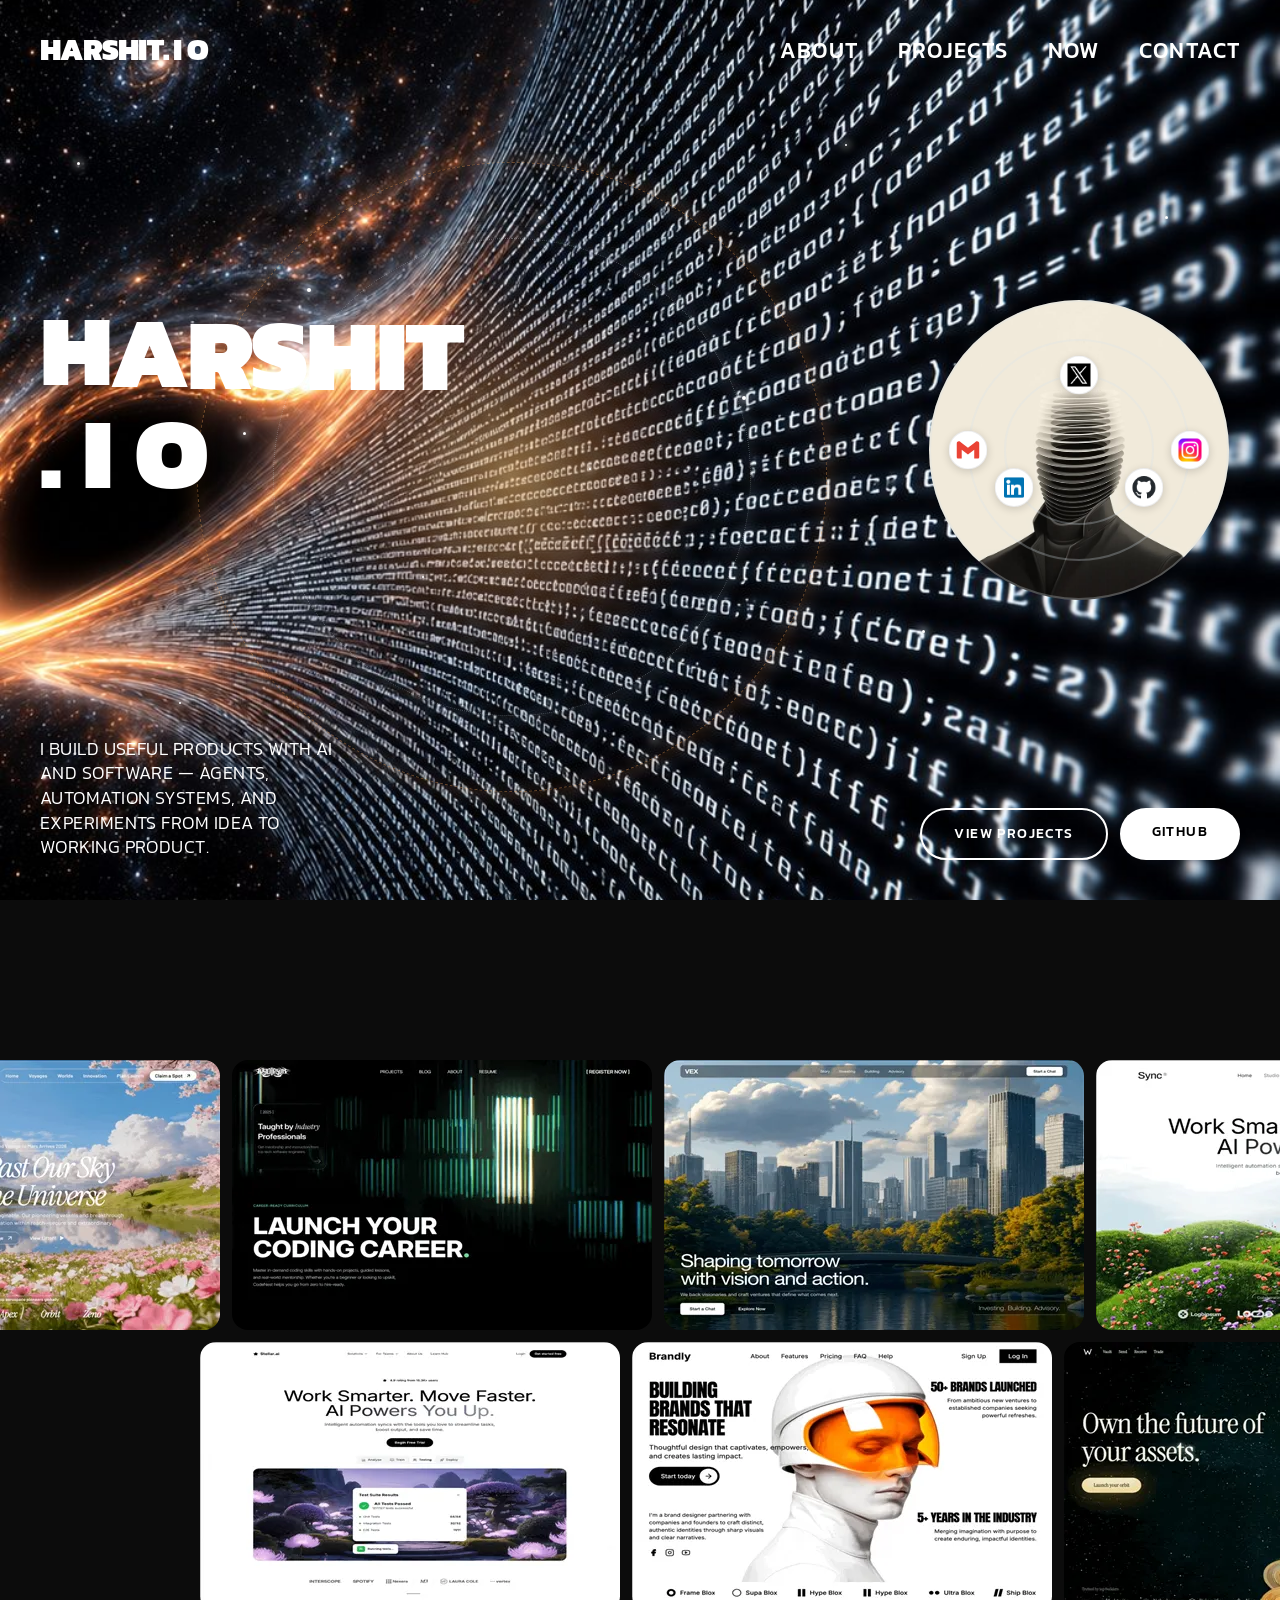
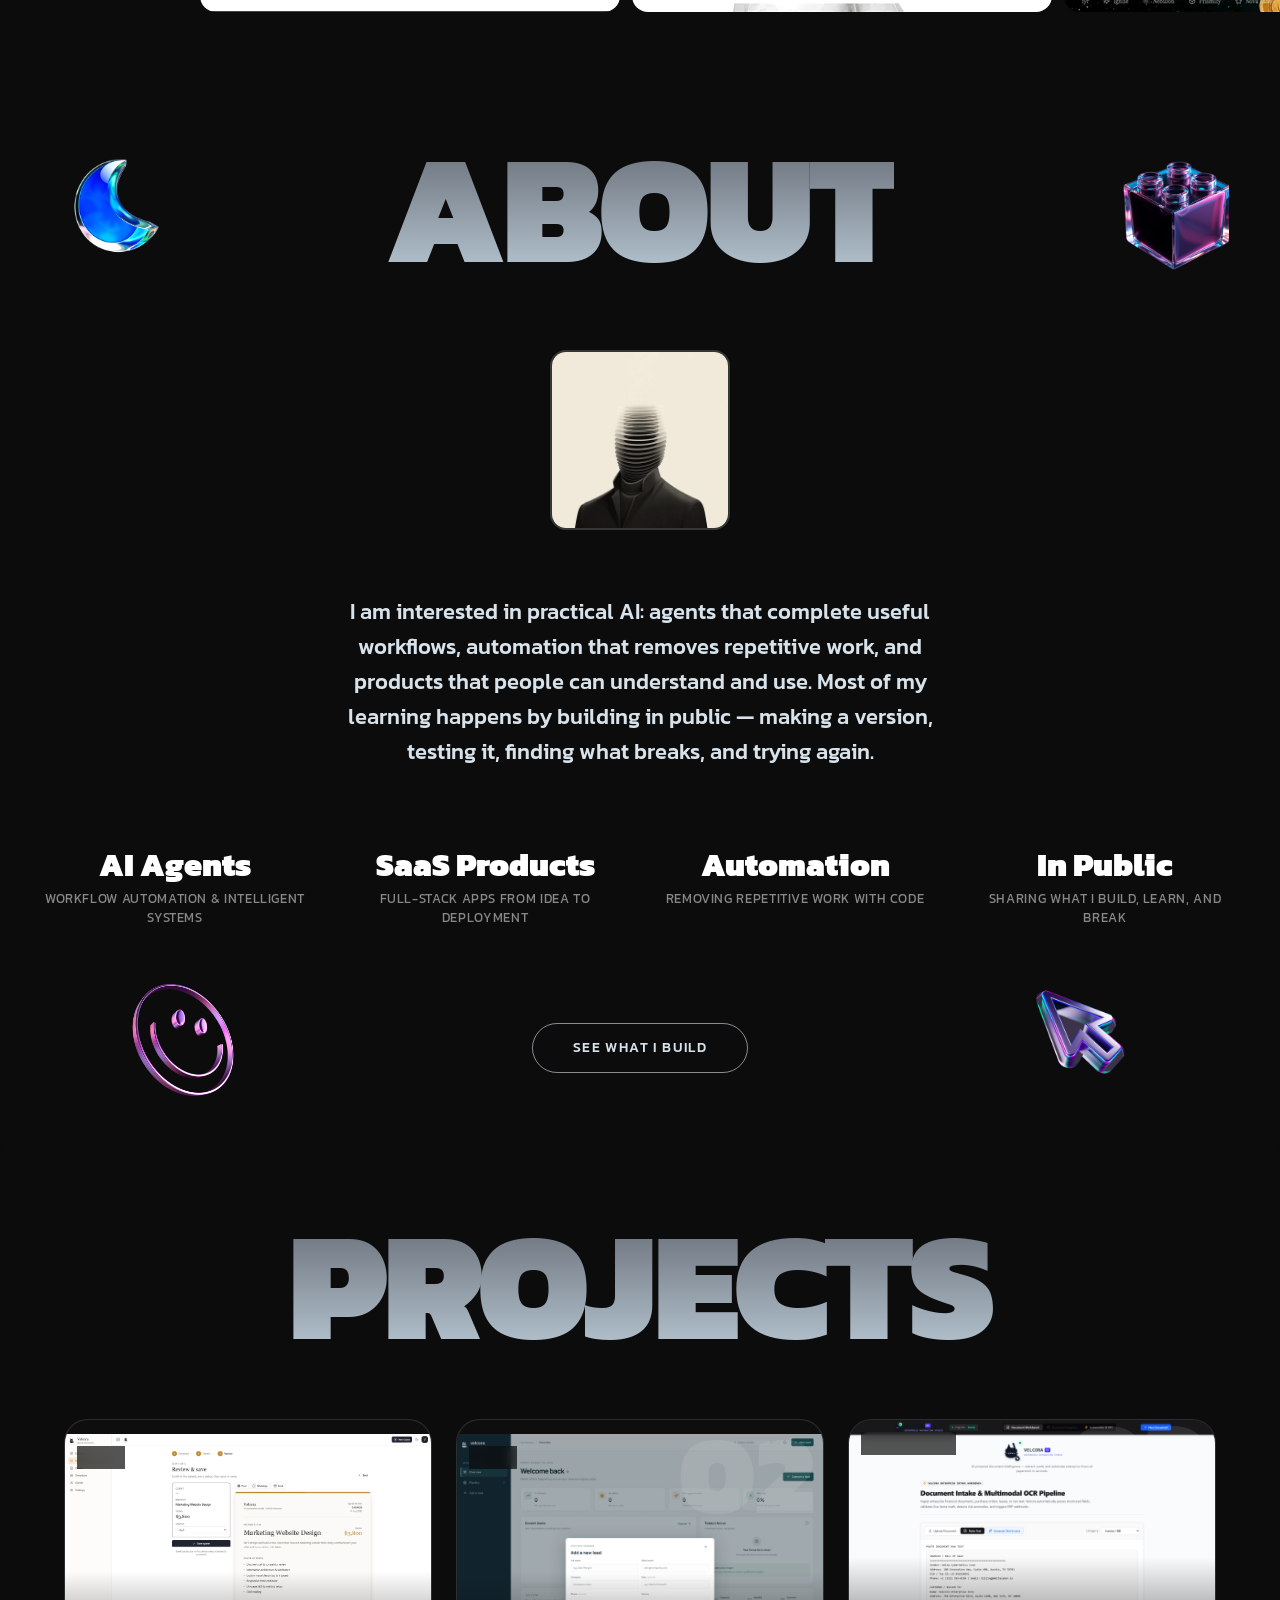
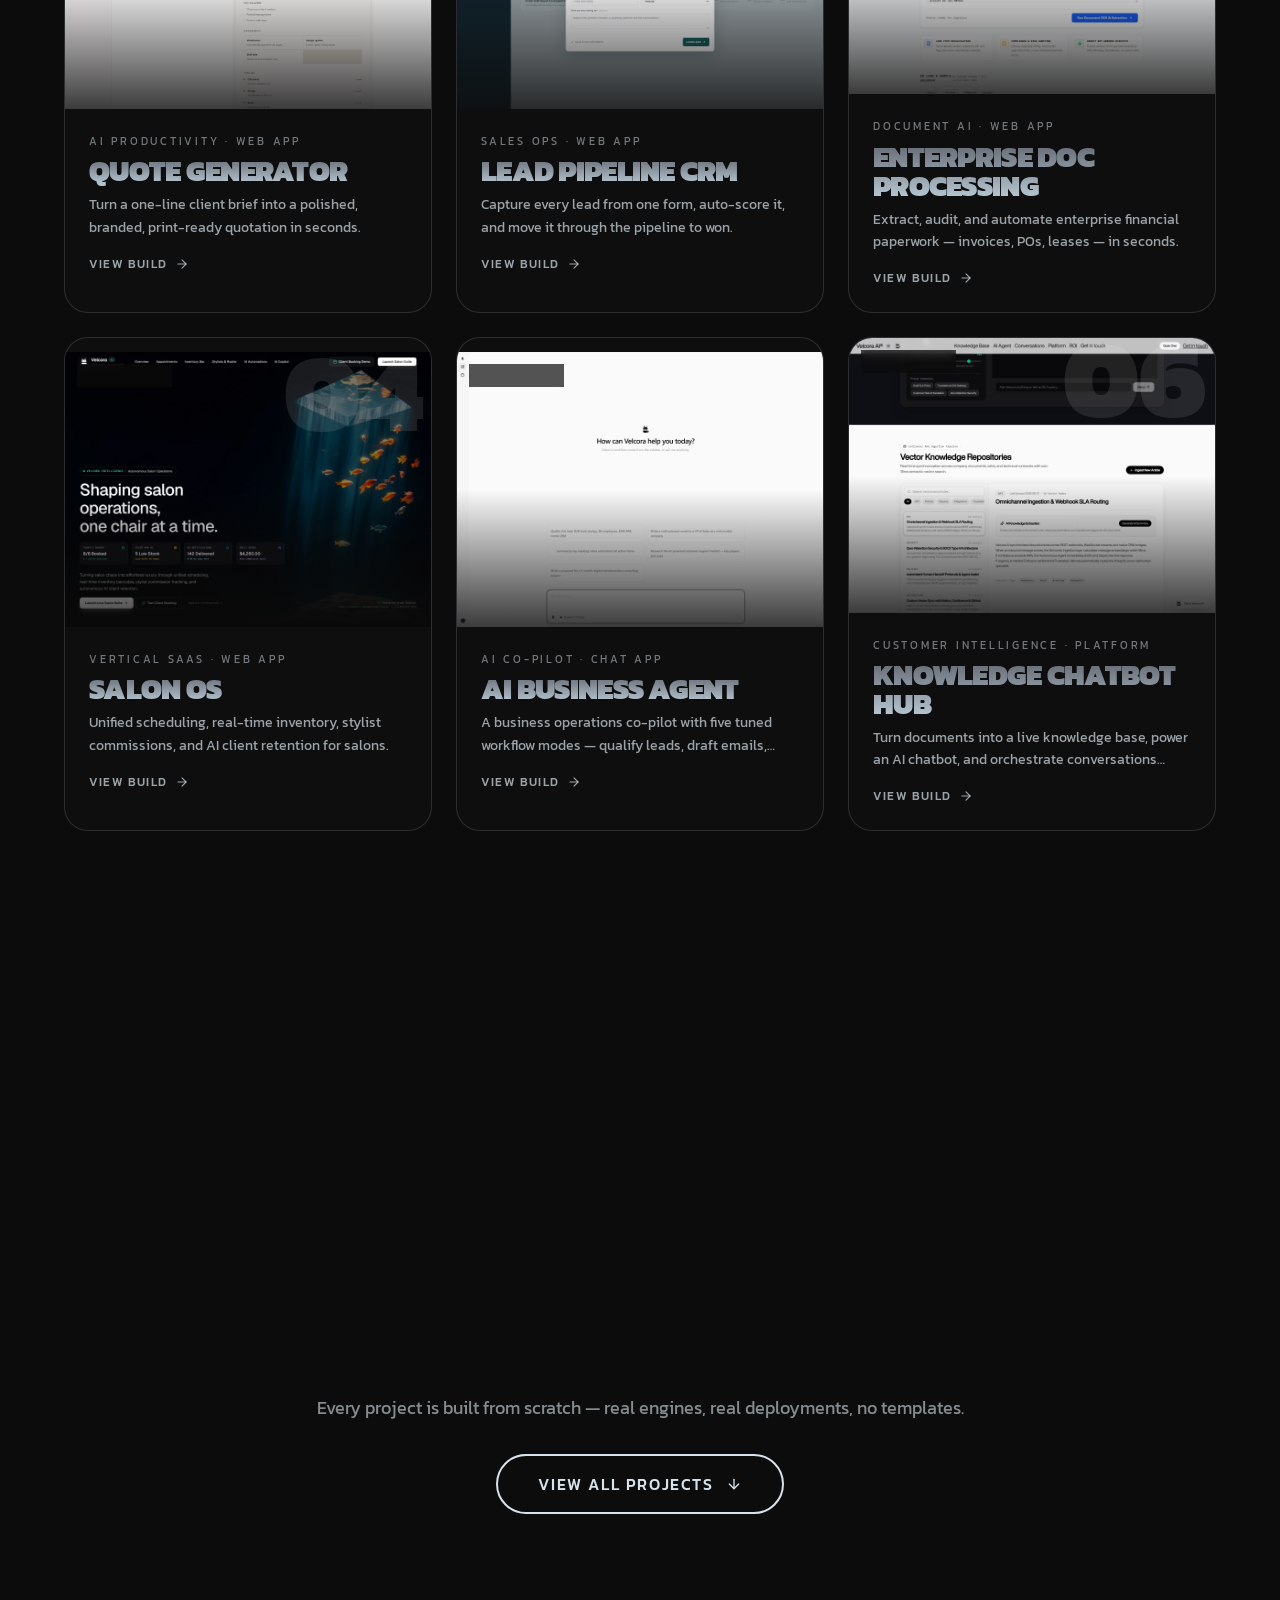
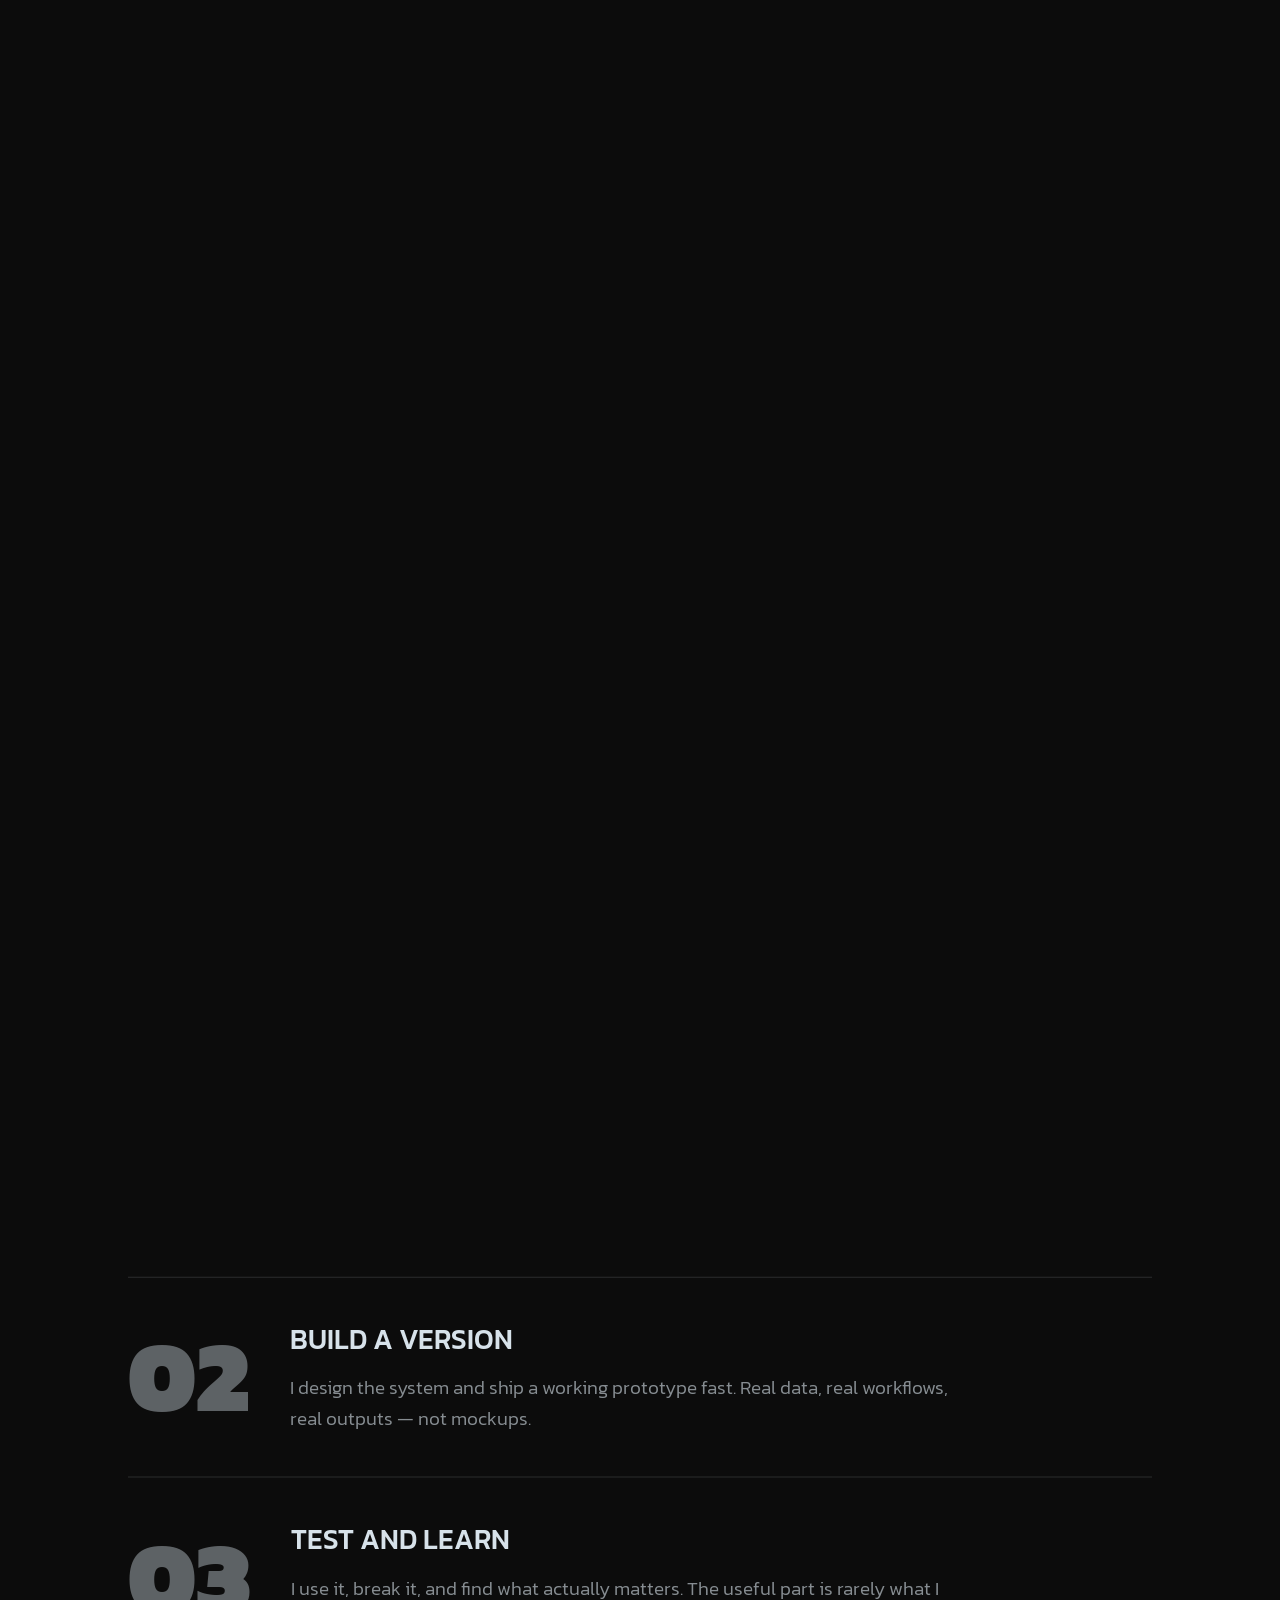
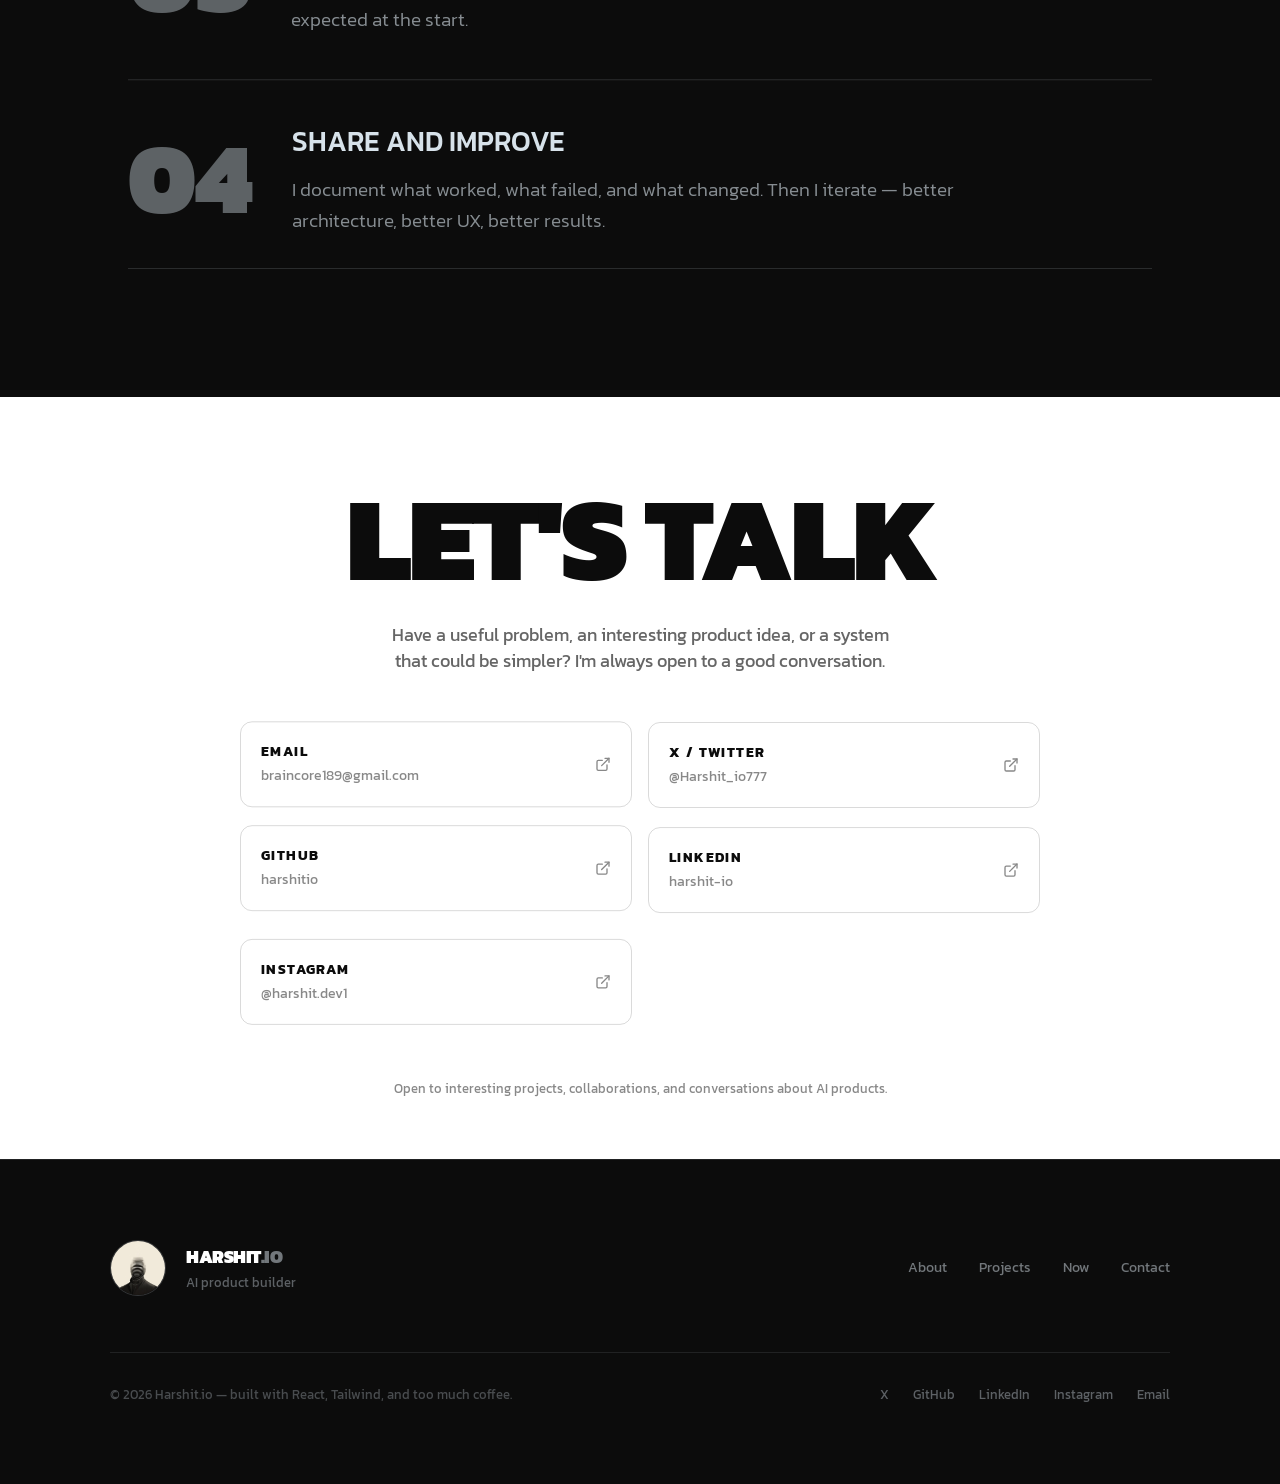
==== commit 87ccae5f: "Publish portfolio production build from 46086a7 [skip ci]" ====
--- a/index.html
+++ b/index.html
@@ -63,8 +63,8 @@
         ]
       }
     </script>
-    <script type="module" crossorigin src="/assets/index-DU18n7Nd.js"></script>
-    <link rel="stylesheet" crossorigin href="/assets/index-R5hNmwAU.css">
+    <script type="module" crossorigin src="/assets/index-2wKi_cdA.js"></script>
+    <link rel="stylesheet" crossorigin href="/assets/index-BVgTaAVm.css">
   </head>
   <body>
     <div id="root"></div>
--- a/assets/index-BVgTaAVm.css
+++ b/assets/index-BVgTaAVm.css
@@ -0,0 +1 @@
+*,:before,:after{box-sizing:border-box;border:0 solid #e5e7eb}:before,:after{--tw-content:""}html,:host{-webkit-text-size-adjust:100%;tab-size:4;font-feature-settings:normal;font-variation-settings:normal;-webkit-tap-highlight-color:transparent;font-family:ui-sans-serif,system-ui,sans-serif,Apple Color Emoji,Segoe UI Emoji,Segoe UI Symbol,Noto Color Emoji;line-height:1.5}body{line-height:inherit;margin:0}hr{height:0;color:inherit;border-top-width:1px}abbr:where([title]){-webkit-text-decoration:underline dotted;text-decoration:underline dotted}h1,h2,h3,h4,h5,h6{font-size:inherit;font-weight:inherit}a{color:inherit;-webkit-text-decoration:inherit;text-decoration:inherit}b,strong{font-weight:bolder}code,kbd,samp,pre{font-feature-settings:normal;font-variation-settings:normal;font-family:ui-monospace,SFMono-Regular,Menlo,Monaco,Consolas,Liberation Mono,Courier New,monospace;font-size:1em}small{font-size:80%}sub,sup{vertical-align:baseline;font-size:75%;line-height:0;position:relative}sub{bottom:-.25em}sup{top:-.5em}table{text-indent:0;border-color:inherit;border-collapse:collapse}button,input,optgroup,select,textarea{font-feature-settings:inherit;font-variation-settings:inherit;font-family:inherit;font-size:100%;font-weight:inherit;line-height:inherit;color:inherit;margin:0;padding:0}button,select{text-transform:none}button,[type=button],[type=reset],[type=submit]{-webkit-appearance:button;background-color:#0000;background-image:none}:-moz-focusring{outline:auto}:-moz-ui-invalid{box-shadow:none}progress{vertical-align:baseline}::-webkit-inner-spin-button{height:auto}::-webkit-outer-spin-button{height:auto}[type=search]{-webkit-appearance:textfield;outline-offset:-2px}::-webkit-search-decoration{-webkit-appearance:none}::-webkit-file-upload-button{-webkit-appearance:button;font:inherit}summary{display:list-item}blockquote,dl,dd,h1,h2,h3,h4,h5,h6,hr,figure,p,pre{margin:0}fieldset{margin:0;padding:0}legend{padding:0}ol,ul,menu{margin:0;padding:0;list-style:none}dialog{padding:0}textarea{resize:vertical}input::-moz-placeholder{opacity:1;color:#9ca3af}textarea::-moz-placeholder{opacity:1;color:#9ca3af}input::placeholder,textarea::placeholder{opacity:1;color:#9ca3af}button,[role=button]{cursor:pointer}:disabled{cursor:default}img,svg,video,canvas,audio,iframe,embed,object{vertical-align:middle;display:block}img,video{max-width:100%;height:auto}[hidden]{display:none}*,:before,:after,::backdrop{--tw-border-spacing-x:0;--tw-border-spacing-y:0;--tw-translate-x:0;--tw-translate-y:0;--tw-rotate:0;--tw-skew-x:0;--tw-skew-y:0;--tw-scale-x:1;--tw-scale-y:1;--tw-pan-x: ;--tw-pan-y: ;--tw-pinch-zoom: ;--tw-scroll-snap-strictness:proximity;--tw-gradient-from-position: ;--tw-gradient-via-position: ;--tw-gradient-to-position: ;--tw-ordinal: ;--tw-slashed-zero: ;--tw-numeric-figure: ;--tw-numeric-spacing: ;--tw-numeric-fraction: ;--tw-ring-inset: ;--tw-ring-offset-width:0px;--tw-ring-offset-color:#fff;--tw-ring-color:#3b82f680;--tw-ring-offset-shadow:0 0 #0000;--tw-ring-shadow:0 0 #0000;--tw-shadow:0 0 #0000;--tw-shadow-colored:0 0 #0000;--tw-blur: ;--tw-brightness: ;--tw-contrast: ;--tw-grayscale: ;--tw-hue-rotate: ;--tw-invert: ;--tw-saturate: ;--tw-sepia: ;--tw-drop-shadow: ;--tw-backdrop-blur: ;--tw-backdrop-brightness: ;--tw-backdrop-contrast: ;--tw-backdrop-grayscale: ;--tw-backdrop-hue-rotate: ;--tw-backdrop-invert: ;--tw-backdrop-opacity: ;--tw-backdrop-saturate: ;--tw-backdrop-sepia: }.pointer-events-none{pointer-events:none}.invisible{visibility:hidden}.fixed{position:fixed}.absolute{position:absolute}.relative{position:relative}.inset-0{inset:0}.inset-\[12\%\]{inset:12%}.inset-\[18\%\]{inset:18%}.-top-4{top:-1rem}.-top-6{top:-1.5rem}.bottom-16{bottom:4rem}.bottom-6{bottom:1.5rem}.bottom-\[5\%\]{bottom:5%}.left-1\/2{left:50%}.left-3{left:.75rem}.left-6{left:1.5rem}.left-\[2\%\]{left:2%}.left-\[4\%\]{left:4%}.left-\[40\%\]{left:40%}.right-0{right:0}.right-2{right:.5rem}.right-3{right:.75rem}.right-4{right:1rem}.right-\[2\%\]{right:2%}.right-\[4\%\]{right:4%}.top-1\/2{top:50%}.top-3{top:.75rem}.top-4{top:1rem}.top-\[16\%\]{top:16%}.top-\[53\%\]{top:53%}.top-\[8\%\]{top:8%}.z-0{z-index:0}.z-10{z-index:10}.z-30{z-index:30}.z-50{z-index:50}.z-\[5\]{z-index:5}.col-span-2{grid-column:span 2/span 2}.mx-auto{margin-left:auto;margin-right:auto}.-mt-10{margin-top:-2.5rem}.mb-1{margin-bottom:.25rem}.mb-10{margin-bottom:2.5rem}.mb-12{margin-bottom:3rem}.mb-14{margin-bottom:3.5rem}.mb-16{margin-bottom:4rem}.mb-2{margin-bottom:.5rem}.mb-3{margin-bottom:.75rem}.mb-4{margin-bottom:1rem}.mb-6{margin-bottom:1.5rem}.mb-8{margin-bottom:2rem}.mt-0{margin-top:0}.mt-0\.5{margin-top:.125rem}.mt-1{margin-top:.25rem}.mt-10{margin-top:2.5rem}.mt-12{margin-top:3rem}.mt-14{margin-top:3.5rem}.mt-16{margin-top:4rem}.mt-2{margin-top:.5rem}.mt-4{margin-top:1rem}.mt-6{margin-top:1.5rem}.line-clamp-2{-webkit-line-clamp:2;-webkit-box-orient:vertical;display:-webkit-box;overflow:hidden}.block{display:block}.inline-block{display:inline-block}.flex{display:flex}.inline-flex{display:inline-flex}.grid{display:grid}.hidden{display:none}.aspect-\[16\/10\]{aspect-ratio:16/10}.aspect-\[4\/3\]{aspect-ratio:4/3}.h-11{height:2.75rem}.h-14{height:3.5rem}.h-2{height:.5rem}.h-\[120px\]{height:120px}.h-\[70vmin\]{height:70vmin}.h-full{height:100%}.h-screen{height:100vh}.max-h-\[82vh\]{max-height:82vh}.min-h-screen{min-height:100vh}.w-11{width:2.75rem}.w-14{width:3.5rem}.w-2{width:.5rem}.w-5{width:1.25rem}.w-6{width:1.5rem}.w-\[120px\]{width:120px}.w-\[70px\]{width:70px}.w-\[70vmin\]{width:70vmin}.w-\[80px\]{width:80px}.w-\[90px\]{width:90px}.w-full{width:100%}.min-w-0{min-width:0}.max-w-2xl{max-width:42rem}.max-w-3xl{max-width:48rem}.max-w-5xl{max-width:64rem}.max-w-6xl{max-width:72rem}.max-w-\[1100px\]{max-width:1100px}.max-w-\[160px\]{max-width:160px}.max-w-\[600px\]{max-width:600px}.max-w-\[800px\]{max-width:800px}.max-w-full{max-width:100%}.max-w-lg{max-width:32rem}.max-w-md{max-width:28rem}.flex-1{flex:1}.shrink-0{flex-shrink:0}.-translate-x-1\/2{--tw-translate-x:-50%;transform:translate(var(--tw-translate-x), var(--tw-translate-y)) rotate(var(--tw-rotate)) skewX(var(--tw-skew-x)) skewY(var(--tw-skew-y)) scaleX(var(--tw-scale-x)) scaleY(var(--tw-scale-y))}.-translate-y-1\/2{--tw-translate-y:-50%;transform:translate(var(--tw-translate-x), var(--tw-translate-y)) rotate(var(--tw-rotate)) skewX(var(--tw-skew-x)) skewY(var(--tw-skew-y)) scaleX(var(--tw-scale-x)) scaleY(var(--tw-scale-y))}.-translate-y-\[5\%\]{--tw-translate-y:-5%;transform:translate(var(--tw-translate-x), var(--tw-translate-y)) rotate(var(--tw-rotate)) skewX(var(--tw-skew-x)) skewY(var(--tw-skew-y)) scaleX(var(--tw-scale-x)) scaleY(var(--tw-scale-y))}.transform{transform:translate(var(--tw-translate-x), var(--tw-translate-y)) rotate(var(--tw-rotate)) skewX(var(--tw-skew-x)) skewY(var(--tw-skew-y)) scaleX(var(--tw-scale-x)) scaleY(var(--tw-scale-y))}.cursor-zoom-in{cursor:zoom-in}.select-none{-webkit-user-select:none;user-select:none}.resize{resize:both}.grid-cols-1{grid-template-columns:repeat(1,minmax(0,1fr))}.grid-cols-2{grid-template-columns:repeat(2,minmax(0,1fr))}.flex-col{flex-direction:column}.flex-wrap{flex-wrap:wrap}.items-start{align-items:flex-start}.items-end{align-items:flex-end}.items-center{align-items:center}.justify-center{justify-content:center}.justify-between{justify-content:space-between}.gap-1{gap:.25rem}.gap-1\.5{gap:.375rem}.gap-10{gap:2.5rem}.gap-2{gap:.5rem}.gap-2\.5{gap:.625rem}.gap-3{gap:.75rem}.gap-4{gap:1rem}.gap-5{gap:1.25rem}.gap-6{gap:1.5rem}.gap-x-8{-moz-column-gap:2rem;column-gap:2rem}.gap-y-3{row-gap:.75rem}.overflow-hidden{overflow:hidden}.overflow-x-clip{overflow-x:clip}.rounded{border-radius:.25rem}.rounded-2xl{border-radius:1rem}.rounded-3xl{border-radius:1.5rem}.rounded-full{border-radius:9999px}.rounded-md{border-radius:.375rem}.rounded-xl{border-radius:.75rem}.rounded-t-\[40px\]{border-top-left-radius:40px;border-top-right-radius:40px}.border{border-width:1px}.border-2{border-width:2px}.border-b{border-bottom-width:1px}.border-t{border-top-width:1px}.border-\[\#0C0C0C\]\/15{border-color:#0c0c0c26}.border-\[\#0C0C0C\]\/20{border-color:#0c0c0c33}.border-\[\#D7E2EA\]{--tw-border-opacity:1;border-color:rgb(215 226 234/var(--tw-border-opacity))}.border-\[\#D7E2EA\]\/10{border-color:#d7e2ea1a}.border-\[\#D7E2EA\]\/15{border-color:#d7e2ea26}.border-\[\#D7E2EA\]\/20{border-color:#d7e2ea33}.border-\[\#D7E2EA\]\/30{border-color:#d7e2ea4d}.border-\[\#D7E2EA\]\/60{border-color:#d7e2ea99}.border-\[\#f0f0f0\]{--tw-border-opacity:1;border-color:rgb(240 240 240/var(--tw-border-opacity))}.border-white{--tw-border-opacity:1;border-color:rgb(255 255 255/var(--tw-border-opacity))}.border-white\/10{border-color:#ffffff1a}.border-white\/20{border-color:#fff3}.bg-\[\#0C0C0C\]{--tw-bg-opacity:1;background-color:rgb(12 12 12/var(--tw-bg-opacity))}.bg-\[\#0C0C0C\]\/70{background-color:#0c0c0cb3}.bg-\[\#0E0E0E\]{--tw-bg-opacity:1;background-color:rgb(14 14 14/var(--tw-bg-opacity))}.bg-\[\#D7E2EA\]\/5{background-color:#d7e2ea0d}.bg-\[\#FFFFFF\]{--tw-bg-opacity:1;background-color:rgb(255 255 255/var(--tw-bg-opacity))}.bg-\[\#fafafa\]{--tw-bg-opacity:1;background-color:rgb(250 250 250/var(--tw-bg-opacity))}.bg-black{--tw-bg-opacity:1;background-color:rgb(0 0 0/var(--tw-bg-opacity))}.bg-black\/95{background-color:#000000f2}.bg-white{--tw-bg-opacity:1;background-color:rgb(255 255 255/var(--tw-bg-opacity))}.bg-white\/30{background-color:#ffffff4d}.bg-white\/\[0\.06\]{background-color:#ffffff0f}.bg-gradient-to-t{background-image:linear-gradient(to top, var(--tw-gradient-stops))}.from-\[\#0C0C0C\]{--tw-gradient-from:#0c0c0c var(--tw-gradient-from-position);--tw-gradient-to:#0c0c0c00 var(--tw-gradient-to-position);--tw-gradient-stops:var(--tw-gradient-from), var(--tw-gradient-to)}.via-transparent{--tw-gradient-to:#0000 var(--tw-gradient-to-position);--tw-gradient-stops:var(--tw-gradient-from), transparent var(--tw-gradient-via-position), var(--tw-gradient-to)}.to-transparent{--tw-gradient-to:transparent var(--tw-gradient-to-position)}.object-contain{-o-object-fit:contain;object-fit:contain}.object-cover{-o-object-fit:cover;object-fit:cover}.object-top{-o-object-position:top;object-position:top}.p-4{padding:1rem}.p-5{padding:1.25rem}.p-6{padding:1.5rem}.p-7{padding:1.75rem}.px-2{padding-left:.5rem;padding-right:.5rem}.px-2\.5{padding-left:.625rem;padding-right:.625rem}.px-3{padding-left:.75rem;padding-right:.75rem}.px-4{padding-left:1rem;padding-right:1rem}.px-5{padding-left:1.25rem;padding-right:1.25rem}.px-6{padding-left:1.5rem;padding-right:1.5rem}.px-8{padding-left:2rem;padding-right:2rem}.py-0{padding-top:0;padding-bottom:0}.py-0\.5{padding-top:.125rem;padding-bottom:.125rem}.py-1{padding-top:.25rem;padding-bottom:.25rem}.py-1\.5{padding-top:.375rem;padding-bottom:.375rem}.py-16{padding-top:4rem;padding-bottom:4rem}.py-2{padding-top:.5rem;padding-bottom:.5rem}.py-20{padding-top:5rem;padding-bottom:5rem}.py-3{padding-top:.75rem;padding-bottom:.75rem}.py-3\.5{padding-top:.875rem;padding-bottom:.875rem}.py-8{padding-top:2rem;padding-bottom:2rem}.pb-10{padding-bottom:2.5rem}.pb-16{padding-bottom:4rem}.pb-7{padding-bottom:1.75rem}.pt-20{padding-top:5rem}.pt-24{padding-top:6rem}.pt-4{padding-top:1rem}.pt-6{padding-top:1.5rem}.pt-8{padding-top:2rem}.text-left{text-align:left}.text-center{text-align:center}.text-right{text-align:right}.text-2xl{font-size:1.5rem;line-height:2rem}.text-\[0\.75rem\]{font-size:.75rem}.text-\[0\.7rem\]{font-size:.7rem}.text-\[0\.85rem\]{font-size:.85rem}.text-\[0\.8rem\]{font-size:.8rem}.text-\[10px\]{font-size:10px}.text-\[11px\]{font-size:11px}.text-\[clamp\(0\.65rem\,1vw\,0\.8rem\)\]{font-size:clamp(.65rem,1vw,.8rem)}.text-\[clamp\(0\.75rem\,1\.4vw\,1\.5rem\)\]{font-size:clamp(.75rem,1.4vw,1.5rem)}.text-\[clamp\(0\.85rem\,1\.5vw\,1\.1rem\)\]{font-size:clamp(.85rem,1.5vw,1.1rem)}.text-\[clamp\(0\.85rem\,1\.6vw\,1\.25rem\)\]{font-size:clamp(.85rem,1.6vw,1.25rem)}.text-\[clamp\(0\.85rem\,1\.6vw\,1\.2rem\)\]{font-size:clamp(.85rem,1.6vw,1.2rem)}.text-\[clamp\(0\.9rem\,1\.5vw\,1\.1rem\)\]{font-size:clamp(.9rem,1.5vw,1.1rem)}.text-\[clamp\(1\.2rem\,3vw\,2rem\)\]{font-size:clamp(1.2rem,3vw,2rem)}.text-\[clamp\(1\.3rem\,3vw\,1\.8rem\)\]{font-size:clamp(1.3rem,3vw,1.8rem)}.text-\[clamp\(1rem\,2\.2vw\,2\.1rem\)\]{font-size:clamp(1rem,2.2vw,2.1rem)}.text-\[clamp\(1rem\,2\.2vw\,2rem\)\]{font-size:clamp(1rem,2.2vw,2rem)}.text-\[clamp\(1rem\,2vw\,1\.35rem\)\]{font-size:clamp(1rem,2vw,1.35rem)}.text-\[clamp\(2\.2rem\,6vw\,5rem\)\]{font-size:clamp(2.2rem,6vw,5rem)}.text-\[clamp\(2\.5rem\,10vw\,120px\)\]{font-size:clamp(2.5rem,10vw,120px)}.text-\[clamp\(2\.5rem\,10vw\,140px\)\]{font-size:clamp(2.5rem,10vw,140px)}.text-\[clamp\(2\.5rem\,8vw\,100px\)\]{font-size:clamp(2.5rem,8vw,100px)}.text-\[clamp\(2\.5rem\,9vw\,120px\)\]{font-size:clamp(2.5rem,9vw,120px)}.text-\[clamp\(3rem\,10vw\,140px\)\]{font-size:clamp(3rem,10vw,140px)}.text-\[clamp\(3rem\,12vw\,160px\)\]{font-size:clamp(3rem,12vw,160px)}.text-\[clamp\(3rem\,12vw\,7\.5rem\)\]{font-size:clamp(3rem,12vw,7.5rem)}.text-\[clamp\(4rem\,9vw\,7rem\)\]{font-size:clamp(4rem,9vw,7rem)}.text-\[clamp\(8rem\,24vw\,320px\)\]{font-size:clamp(8rem,24vw,320px)}.text-base{font-size:1rem;line-height:1.5rem}.text-lg{font-size:1.125rem;line-height:1.75rem}.text-sm{font-size:.875rem;line-height:1.25rem}.text-xl{font-size:1.25rem;line-height:1.75rem}.text-xs{font-size:.75rem;line-height:1rem}.font-black{font-weight:900}.font-bold{font-weight:700}.font-light{font-weight:300}.font-medium{font-weight:500}.font-semibold{font-weight:600}.uppercase{text-transform:uppercase}.italic{font-style:italic}.leading-\[0\.95\]{line-height:.95}.leading-none{line-height:1}.leading-relaxed{line-height:1.625}.leading-snug{line-height:1.375}.leading-tight{line-height:1.25}.tracking-\[0\.15em\]{letter-spacing:.15em}.tracking-\[0\.25em\]{letter-spacing:.25em}.tracking-\[0\.2em\]{letter-spacing:.2em}.tracking-\[0\.3em\]{letter-spacing:.3em}.tracking-tight{letter-spacing:-.025em}.tracking-wide{letter-spacing:.025em}.tracking-wider{letter-spacing:.05em}.tracking-widest{letter-spacing:.1em}.text-\[\#0C0C0C\]{--tw-text-opacity:1;color:rgb(12 12 12/var(--tw-text-opacity))}.text-\[\#666\]{--tw-text-opacity:1;color:rgb(102 102 102/var(--tw-text-opacity))}.text-\[\#888\]{--tw-text-opacity:1;color:rgb(136 136 136/var(--tw-text-opacity))}.text-\[\#D7E2EA\]{--tw-text-opacity:1;color:rgb(215 226 234/var(--tw-text-opacity))}.text-\[\#D7E2EA\]\/30{color:#d7e2ea4d}.text-\[\#D7E2EA\]\/40{color:#d7e2ea66}.text-\[\#D7E2EA\]\/50{color:#d7e2ea80}.text-\[\#D7E2EA\]\/60{color:#d7e2ea99}.text-\[\#D7E2EA\]\/70{color:#d7e2eab3}.text-\[\#D7E2EA\]\/80{color:#d7e2eacc}.text-\[\#D7E2EA\]\/85{color:#d7e2ead9}.text-\[\#D7E2EA\]\/\[0\.06\]{color:#d7e2ea0f}.text-\[\#bbb\]{--tw-text-opacity:1;color:rgb(187 187 187/var(--tw-text-opacity))}.text-black{--tw-text-opacity:1;color:rgb(0 0 0/var(--tw-text-opacity))}.text-white{--tw-text-opacity:1;color:rgb(255 255 255/var(--tw-text-opacity))}.text-white\/70{color:#ffffffb3}.text-white\/80{color:#fffc}.text-white\/\[0\.10\]{color:#ffffff1a}.no-underline{text-decoration-line:none}.opacity-40{opacity:.4}.opacity-60{opacity:.6}.opacity-80{opacity:.8}.shadow-2xl{--tw-shadow:0 25px 50px -12px #00000040;--tw-shadow-colored:0 25px 50px -12px var(--tw-shadow-color);box-shadow:var(--tw-ring-offset-shadow,0 0 #0000), var(--tw-ring-shadow,0 0 #0000), var(--tw-shadow)}.outline{outline-style:solid}.ring{--tw-ring-offset-shadow:var(--tw-ring-inset) 0 0 0 var(--tw-ring-offset-width) var(--tw-ring-offset-color);--tw-ring-shadow:var(--tw-ring-inset) 0 0 0 calc(3px + var(--tw-ring-offset-width)) var(--tw-ring-color);box-shadow:var(--tw-ring-offset-shadow), var(--tw-ring-shadow), var(--tw-shadow,0 0 #0000)}.ring-1{--tw-ring-offset-shadow:var(--tw-ring-inset) 0 0 0 var(--tw-ring-offset-width) var(--tw-ring-offset-color);--tw-ring-shadow:var(--tw-ring-inset) 0 0 0 calc(1px + var(--tw-ring-offset-width)) var(--tw-ring-color);box-shadow:var(--tw-ring-offset-shadow), var(--tw-ring-shadow), var(--tw-shadow,0 0 #0000)}.ring-white\/10{--tw-ring-color:#ffffff1a}.filter{filter:var(--tw-blur) var(--tw-brightness) var(--tw-contrast) var(--tw-grayscale) var(--tw-hue-rotate) var(--tw-invert) var(--tw-saturate) var(--tw-sepia) var(--tw-drop-shadow)}.backdrop-blur-sm{--tw-backdrop-blur:blur(4px);-webkit-backdrop-filter:var(--tw-backdrop-blur) var(--tw-backdrop-brightness) var(--tw-backdrop-contrast) var(--tw-backdrop-grayscale) var(--tw-backdrop-hue-rotate) var(--tw-backdrop-invert) var(--tw-backdrop-opacity) var(--tw-backdrop-saturate) var(--tw-backdrop-sepia);backdrop-filter:var(--tw-backdrop-blur) var(--tw-backdrop-brightness) var(--tw-backdrop-contrast) var(--tw-backdrop-grayscale) var(--tw-backdrop-hue-rotate) var(--tw-backdrop-invert) var(--tw-backdrop-opacity) var(--tw-backdrop-saturate) var(--tw-backdrop-sepia)}.transition{transition-property:color,background-color,border-color,text-decoration-color,fill,stroke,opacity,box-shadow,transform,filter,-webkit-backdrop-filter,backdrop-filter;transition-duration:.15s;transition-timing-function:cubic-bezier(.4,0,.2,1)}.transition-\[filter\]{transition-property:filter;transition-duration:.15s;transition-timing-function:cubic-bezier(.4,0,.2,1)}.transition-all{transition-property:all;transition-duration:.15s;transition-timing-function:cubic-bezier(.4,0,.2,1)}.transition-colors{transition-property:color,background-color,border-color,text-decoration-color,fill,stroke;transition-duration:.15s;transition-timing-function:cubic-bezier(.4,0,.2,1)}.transition-opacity{transition-property:opacity;transition-duration:.15s;transition-timing-function:cubic-bezier(.4,0,.2,1)}.transition-transform{transition-property:transform;transition-duration:.15s;transition-timing-function:cubic-bezier(.4,0,.2,1)}.duration-200{transition-duration:.2s}.duration-300{transition-duration:.3s}.duration-500{transition-duration:.5s}html,body,#root{background-color:#0c0c0c}*,:before,:after{box-sizing:border-box;margin:0;padding:0}html{scroll-behavior:smooth}body{font-family:Kanit,sans-serif}section[id],footer[id]{scroll-margin-top:1rem}.hero-heading{background:linear-gradient(#646973 0%,#bbccd7 100%);-webkit-text-fill-color:transparent;-webkit-background-clip:text;background-clip:text}.spell-ring-a{border:1px dashed #ffaa5a66;animation:28s linear infinite spell-spin;box-shadow:0 0 24px #ff963c38,inset 0 0 24px #ff963c1f}.spell-ring-b{border:1px dotted #d7e2ea59;animation:46s linear infinite spell-spin-rev;box-shadow:0 0 20px #d7e2ea24,inset 0 0 20px #d7e2ea14}@keyframes spell-spin{to{transform:rotate(360deg)}}@keyframes spell-spin-rev{to{transform:rotate(-360deg)}}.spell-glow{background:radial-gradient(circle,#ffbe6e8c 0%,#ff8c3c38 40%,#0000 70%);animation:5.5s ease-in-out infinite hole-glow-pulse}@keyframes hole-glow-pulse{0%,to{opacity:.45;transform:scale(1)}50%{opacity:.85;transform:scale(1.08)}}.spark{animation:3s ease-in-out infinite spark-twinkle}@keyframes spark-twinkle{0%,to{opacity:0;transform:scale(.5)}50%{opacity:1;transform:scale(1)}}@media (prefers-reduced-motion:reduce){html{scroll-behavior:auto}*,:before,:after{transition-duration:.01ms!important;animation-duration:.01ms!important;animation-iteration-count:1!important}}@property --c5-x1{syntax:"<percentage>";inherits:false;initial-value:10%}@property --c5-y1{syntax:"<percentage>";inherits:false;initial-value:10%}@property --c5-x2{syntax:"<percentage>";inherits:false;initial-value:90%}@property --c5-y2{syntax:"<percentage>";inherits:false;initial-value:10%}@property --c5-x3{syntax:"<percentage>";inherits:false;initial-value:10%}@property --c5-y3{syntax:"<percentage>";inherits:false;initial-value:90%}@property --c5-x4{syntax:"<percentage>";inherits:false;initial-value:90%}@property --c5-y4{syntax:"<percentage>";inherits:false;initial-value:90%}@property --c5-x5{syntax:"<percentage>";inherits:false;initial-value:50%}@property --c5-y5{syntax:"<percentage>";inherits:false;initial-value:50%}@property --c5-s1{syntax:"<percentage>";inherits:false;initial-value:55%}@property --c5-s2{syntax:"<percentage>";inherits:false;initial-value:55%}@property --c5-s3{syntax:"<percentage>";inherits:false;initial-value:55%}@property --c5-s4{syntax:"<percentage>";inherits:false;initial-value:55%}@property --c5-s5{syntax:"<percentage>";inherits:false;initial-value:65%}.c5-animated-gradient{background-color:#7621b0;background-image:radial-gradient(circle at var(--c5-x1) var(--c5-y1), #e9b8ff 0px, transparent var(--c5-s1)), radial-gradient(circle at var(--c5-x2) var(--c5-y2), #b600a8 0px, transparent var(--c5-s2)), radial-gradient(circle at var(--c5-x3) var(--c5-y3), #ff8c42 0px, transparent var(--c5-s3)), radial-gradient(circle at var(--c5-x4) var(--c5-y4), #ffc98a 0px, transparent var(--c5-s4)), radial-gradient(circle at var(--c5-x5) var(--c5-y5), #8a2be2 0px, transparent var(--c5-s5));animation:5s ease-in-out infinite c5-blob1,6s ease-in-out infinite c5-blob2,5.5s ease-in-out infinite c5-blob3,6.5s ease-in-out infinite c5-blob4,4s ease-in-out infinite c5-blob5,3.5s ease-in-out infinite c5-size1,4.2s ease-in-out infinite c5-size2,3.8s ease-in-out infinite c5-size3,4.6s ease-in-out infinite c5-size4,3s ease-in-out infinite c5-size5}@keyframes c5-blob1{0%,to{--c5-x1:5%;--c5-y1:5%}25%{--c5-x1:45%;--c5-y1:20%}50%{--c5-x1:30%;--c5-y1:55%}75%{--c5-x1:0%;--c5-y1:30%}}@keyframes c5-blob2{0%,to{--c5-x2:95%;--c5-y2:5%}33%{--c5-x2:55%;--c5-y2:35%}66%{--c5-x2:80%;--c5-y2:65%}}@keyframes c5-blob3{0%,to{--c5-x3:5%;--c5-y3:95%}40%{--c5-x3:45%;--c5-y3:65%}70%{--c5-x3:25%;--c5-y3:100%}}@keyframes c5-blob4{0%,to{--c5-x4:95%;--c5-y4:95%}30%{--c5-x4:60%;--c5-y4:70%}60%{--c5-x4:100%;--c5-y4:50%}}@keyframes c5-blob5{0%,to{--c5-x5:50%;--c5-y5:50%}25%{--c5-x5:70%;--c5-y5:30%}50%{--c5-x5:40%;--c5-y5:70%}75%{--c5-x5:30%;--c5-y5:40%}}@keyframes c5-size1{0%,to{--c5-s1:45%}50%{--c5-s1:80%}}@keyframes c5-size2{0%,to{--c5-s2:45%}50%{--c5-s2:85%}}@keyframes c5-size3{0%,to{--c5-s3:45%}50%{--c5-s3:78%}}@keyframes c5-size4{0%,to{--c5-s4:45%}50%{--c5-s4:82%}}@keyframes c5-size5{0%,to{--c5-s5:50%}50%{--c5-s5:85%}}@media (prefers-reduced-motion:reduce){.c5-animated-gradient{animation:none}}@media (width<=640px){html{scroll-padding-top:1rem}body{overflow-x:clip}.hero-section{isolation:isolate;min-height:100dvh;height:auto!important}.hero-header{width:100%;padding:16px 20px 0!important}.hero-header nav{gap:12px;min-height:44px}.hero-header nav>div:first-child{flex-shrink:0;min-width:0}.hero-header nav>div:first-child a{letter-spacing:-.04em;font-size:1.3rem}.hero-header nav>a{border-width:1px;flex-shrink:0;padding:8px 14px;font-size:.7rem}.hero-mobile-nav{scrollbar-width:none;-webkit-overflow-scrolling:touch;flex-wrap:nowrap;gap:8px;margin-inline:-2px;padding:14px 0 2px;display:flex;overflow-x:auto}.hero-mobile-nav::-webkit-scrollbar{display:none}.hero-mobile-nav a{color:#fff;letter-spacing:.12em;text-transform:uppercase;background:#0c0c0c7a;border:1px solid #ffffff40;border-radius:999px;flex:none;justify-content:center;align-items:center;min-height:38px;padding:0 13px;font-size:.67rem;font-weight:500;text-decoration:none;display:inline-flex}.hero-title-wrap{align-items:center;min-height:clamp(300px,48svh,430px);padding:clamp(2.5rem,8svh,4.5rem) 0 clamp(2rem,6svh,3.5rem);display:flex;flex:1 0 auto!important}.hero-title{width:auto;max-width:calc(100% - 40px);margin:0 20px;font-size:clamp(3rem,16vw,5.3rem)!important;line-height:.9!important;position:relative!important;inset:auto!important;transform:none!important}.hero-spell-effects{opacity:.75;top:52%!important;left:50%!important}.hero-spell-effects>div{width:min(76vw,320px)!important;height:min(76vw,320px)!important}.hero-bottom{gap:18px;padding:0 20px max(24px, env(safe-area-inset-bottom))!important;flex-direction:column!important;align-items:stretch!important}.hero-description-wrap,.hero-actions-wrap{width:100%}.hero-description{letter-spacing:.055em;line-height:1.45;max-width:none!important;font-size:.82rem!important}.hero-actions{grid-template-columns:minmax(0,1fr) minmax(0,1fr);gap:10px;width:100%;display:grid!important}.hero-actions a{text-align:center;letter-spacing:.1em;justify-content:center;align-items:center;min-width:0;min-height:46px;line-height:1.15;display:flex;padding:13px 8px!important;font-size:.68rem!important}#about{min-height:auto;padding-top:64px;padding-bottom:64px}#about>div[class*=absolute]{opacity:.16!important}#about>div[class*=absolute] img{max-width:76px}#about .grid.grid-cols-2{gap:22px 14px;width:100%}#about .grid.grid-cols-2>div{min-width:0}#about .grid.grid-cols-2 p{overflow-wrap:anywhere}#projects{border-top-left-radius:30px;border-top-right-radius:30px;padding-top:64px;padding-left:16px;padding-right:16px}#projects .project-detail{padding-top:56px;padding-bottom:56px}#projects .project-detail h3{overflow-wrap:anywhere;font-size:clamp(1.9rem,9vw,2.8rem)}#projects .project-detail .grid.grid-cols-2{gap:10px}#projects .project-detail .grid.grid-cols-2 img{border-radius:14px}#projects .project-detail a{min-height:44px}#projects button{touch-action:manipulation}.marquee-image{aspect-ratio:14/9;flex:none;width:min(78vw,340px)!important;height:auto!important}#now{padding-top:64px;padding-bottom:64px}#contact{padding:64px 16px}#contact a{gap:12px;min-width:0;padding:16px}#contact a p:last-child{overflow-wrap:anywhere}footer>div{padding-top:48px;padding-bottom:48px}footer a{min-height:36px}a,button{-webkit-tap-highlight-color:transparent}}@media (width<=900px) and (height<=500px){.hero-section{min-height:100svh;height:auto!important}.hero-title-wrap{min-height:270px;padding-top:36px;padding-bottom:28px}.hero-title{margin-top:10px;position:relative!important;inset:auto!important;transform:none!important}.hero-bottom{gap:16px}}.hover\:scale-105:hover{--tw-scale-x:1.05;--tw-scale-y:1.05;transform:translate(var(--tw-translate-x), var(--tw-translate-y)) rotate(var(--tw-rotate)) skewX(var(--tw-skew-x)) skewY(var(--tw-skew-y)) scaleX(var(--tw-scale-x)) scaleY(var(--tw-scale-y))}.hover\:border-\[\#0C0C0C\]\/40:hover{border-color:#0c0c0c66}.hover\:border-\[\#D7E2EA\]\/45:hover{border-color:#d7e2ea73}.hover\:border-white\/20:hover{border-color:#fff3}.hover\:bg-\[\#D7E2EA\]:hover{--tw-bg-opacity:1;background-color:rgb(215 226 234/var(--tw-bg-opacity))}.hover\:bg-gray-200:hover{--tw-bg-opacity:1;background-color:rgb(229 231 235/var(--tw-bg-opacity))}.hover\:bg-white:hover{--tw-bg-opacity:1;background-color:rgb(255 255 255/var(--tw-bg-opacity))}.hover\:bg-white\/10:hover{background-color:#ffffff1a}.hover\:bg-white\/60:hover{background-color:#fff9}.hover\:text-\[\#0C0C0C\]:hover{--tw-text-opacity:1;color:rgb(12 12 12/var(--tw-text-opacity))}.hover\:text-black:hover{--tw-text-opacity:1;color:rgb(0 0 0/var(--tw-text-opacity))}.hover\:text-white:hover{--tw-text-opacity:1;color:rgb(255 255 255/var(--tw-text-opacity))}.hover\:opacity-70:hover,.focus-visible\:opacity-70:focus-visible{opacity:.7}.group:hover .group-hover\:translate-x-1{--tw-translate-x:.25rem;transform:translate(var(--tw-translate-x), var(--tw-translate-y)) rotate(var(--tw-rotate)) skewX(var(--tw-skew-x)) skewY(var(--tw-skew-y)) scaleX(var(--tw-scale-x)) scaleY(var(--tw-scale-y))}.group:hover .group-hover\:scale-\[1\.04\]{--tw-scale-x:1.04;--tw-scale-y:1.04;transform:translate(var(--tw-translate-x), var(--tw-translate-y)) rotate(var(--tw-rotate)) skewX(var(--tw-skew-x)) skewY(var(--tw-skew-y)) scaleX(var(--tw-scale-x)) scaleY(var(--tw-scale-y))}.group:hover .group-hover\:text-\[\#0C0C0C\]{--tw-text-opacity:1;color:rgb(12 12 12/var(--tw-text-opacity))}.group:hover .group-hover\:text-\[\#D7E2EA\]{--tw-text-opacity:1;color:rgb(215 226 234/var(--tw-text-opacity))}.group:hover .group-hover\:brightness-110{--tw-brightness:brightness(1.1);filter:var(--tw-blur) var(--tw-brightness) var(--tw-contrast) var(--tw-grayscale) var(--tw-hue-rotate) var(--tw-invert) var(--tw-saturate) var(--tw-sepia) var(--tw-drop-shadow)}@media (width<=900px){.max-\[900px\]\:py-\[60px\]{padding-top:60px;padding-bottom:60px}}@media (width<=640px){.max-\[640px\]\:inline-block{display:inline-block}.max-\[640px\]\:hidden{display:none}}@media (width>=640px){.sm\:-top-10{top:-2.5rem}.sm\:bottom-20{bottom:5rem}.sm\:left-6{left:1.5rem}.sm\:left-\[3\%\]{left:3%}.sm\:left-\[7\%\]{left:7%}.sm\:right-6{right:1.5rem}.sm\:right-\[3\%\]{right:3%}.sm\:right-\[7\%\]{right:7%}.sm\:top-6{top:1.5rem}.sm\:-mt-12{margin-top:-3rem}.sm\:mb-14{margin-bottom:3.5rem}.sm\:mb-20{margin-bottom:5rem}.sm\:mt-20{margin-top:5rem}.sm\:h-\[150px\]{height:150px}.sm\:w-\[100px\]{width:100px}.sm\:w-\[110px\]{width:110px}.sm\:w-\[150px\]{width:150px}.sm\:w-\[90px\]{width:90px}.sm\:max-w-\[220px\]{max-width:220px}.sm\:grid-cols-2{grid-template-columns:repeat(2,minmax(0,1fr))}.sm\:grid-cols-4{grid-template-columns:repeat(4,minmax(0,1fr))}.sm\:flex-row{flex-direction:row}.sm\:items-center{align-items:center}.sm\:gap-10{gap:2.5rem}.sm\:gap-14{gap:3.5rem}.sm\:gap-3{gap:.75rem}.sm\:gap-6{gap:1.5rem}.sm\:rounded-t-\[50px\]{border-top-left-radius:50px;border-top-right-radius:50px}.sm\:p-6{padding:1.5rem}.sm\:p-8{padding:2rem}.sm\:px-10{padding-left:2.5rem;padding-right:2.5rem}.sm\:px-8{padding-left:2rem;padding-right:2rem}.sm\:py-10{padding-top:2.5rem;padding-bottom:2.5rem}.sm\:py-20{padding-top:5rem;padding-bottom:5rem}.sm\:py-24{padding-top:6rem;padding-bottom:6rem}.sm\:py-28{padding-top:7rem;padding-bottom:7rem}.sm\:py-3{padding-top:.75rem;padding-bottom:.75rem}.sm\:py-3\.5{padding-top:.875rem;padding-bottom:.875rem}.sm\:py-4{padding-top:1rem;padding-bottom:1rem}.sm\:pb-24{padding-bottom:6rem}.sm\:pb-8{padding-bottom:2rem}.sm\:pt-24{padding-top:6rem}.sm\:pt-32{padding-top:8rem}.sm\:text-base{font-size:1rem;line-height:1.5rem}.sm\:text-lg{font-size:1.125rem;line-height:1.75rem}.sm\:text-sm{font-size:.875rem;line-height:1.25rem}}@media (width>=768px){.md\:left-10{left:2.5rem}.md\:left-\[10\%\]{left:10%}.md\:left-\[4\%\]{left:4%}.md\:right-\[10\%\]{right:10%}.md\:right-\[4\%\]{right:4%}.md\:-mt-14{margin-top:-3.5rem}.md\:mb-24{margin-bottom:6rem}.md\:mb-28{margin-bottom:7rem}.md\:mt-8{margin-top:2rem}.md\:h-\[180px\]{height:180px}.md\:w-\[110px\]{width:110px}.md\:w-\[130px\]{width:130px}.md\:w-\[140px\]{width:140px}.md\:w-\[180px\]{width:180px}.md\:max-w-\[320px\]{max-width:320px}.md\:grid-cols-2{grid-template-columns:repeat(2,minmax(0,1fr))}.md\:gap-10{gap:2.5rem}.md\:gap-16{gap:4rem}.md\:rounded-t-\[60px\]{border-top-left-radius:60px;border-top-right-radius:60px}.md\:px-10{padding-left:2.5rem;padding-right:2.5rem}.md\:px-12{padding-left:3rem;padding-right:3rem}.md\:py-12{padding-top:3rem;padding-bottom:3rem}.md\:py-28{padding-top:7rem;padding-bottom:7rem}.md\:py-32{padding-top:8rem;padding-bottom:8rem}.md\:py-36{padding-top:9rem;padding-bottom:9rem}.md\:py-4{padding-top:1rem;padding-bottom:1rem}.md\:pb-10{padding-bottom:2.5rem}.md\:pt-28{padding-top:7rem}.md\:pt-40{padding-top:10rem}.md\:pt-8{padding-top:2rem}.md\:text-3xl{font-size:1.875rem;line-height:2.25rem}.md\:text-base{font-size:1rem;line-height:1.5rem}.md\:text-lg{font-size:1.125rem;line-height:1.75rem}}@media (width>=1024px){.lg\:top-1\/2{top:50%}.lg\:block{display:block}.lg\:-translate-y-1\/2{--tw-translate-y:-50%;transform:translate(var(--tw-translate-x), var(--tw-translate-y)) rotate(var(--tw-rotate)) skewX(var(--tw-skew-x)) skewY(var(--tw-skew-y)) scaleX(var(--tw-scale-x)) scaleY(var(--tw-scale-y))}.lg\:grid-cols-2{grid-template-columns:repeat(2,minmax(0,1fr))}.lg\:grid-cols-3{grid-template-columns:repeat(3,minmax(0,1fr))}.lg\:grid-cols-8{grid-template-columns:repeat(8,minmax(0,1fr))}.lg\:gap-14{gap:3.5rem}.lg\:text-\[1\.4rem\]{font-size:1.4rem}.lg\:text-\[clamp\(3\.5rem\,8vw\,7\.5rem\)\]{font-size:clamp(3.5rem,8vw,7.5rem)}}@media (width>=1280px){.xl\:right-\[4\%\]{right:4%}}@media (width>=1024px){.lg\:\[\&\>\*\:first-child\]\:order-2>:first-child{order:2}}.social-orbit{--size:380px;width:var(--size);height:var(--size);animation:1s cubic-bezier(.22,1,.36,1) both orbit-in;position:relative}@media (width<=1280px){.social-orbit{--size:300px}}@keyframes orbit-in{0%{opacity:0;transform:scale(.9)}to{opacity:1;transform:scale(1)}}.orbit-center{width:var(--size);height:var(--size);z-index:0;border-radius:50%;position:absolute;top:50%;left:50%;overflow:hidden;transform:translate(-50%,-50%)}.orbit-center img{-o-object-fit:cover;object-fit:cover;width:100%;height:100%;display:block}.orbit{animation:orbit-spin var(--dur) linear infinite;z-index:2;border:2px solid #d7e2ea47;border-radius:50%;position:absolute;top:50%;left:50%;transform:translate(-50%,-50%)}.orbit-inner{width:calc(var(--size) * .5);height:calc(var(--size) * .5);--r:calc(var(--size) * .25);--dur:30s}.orbit-mid{width:calc(var(--size) * .74);height:calc(var(--size) * .74);--r:calc(var(--size) * .37);--dur:42s}.orbit-outer{width:var(--size);height:var(--size);--r:calc(var(--size) * .47);--dur:54s}.orbit-node{width:0;height:0;transform:rotate(var(--a)) translateY(calc(var(--r) * -1)) rotate(calc(var(--a) * -1));position:absolute;top:50%;left:50%}.orbit-icon{width:calc(var(--size) * .13);height:calc(var(--size) * .13);animation:orbit-spin var(--dur) linear infinite reverse, orbit-glow 3.2s ease-in-out infinite;pointer-events:auto;background:#fff;border:1px solid #00000014;border-radius:50%;justify-content:center;align-items:center;display:flex;position:absolute;top:50%;left:50%;transform:translate(-50%,-50%);box-shadow:0 2px 8px #00000029}.orbit-logo-wrap{justify-content:center;align-items:center;width:100%;height:100%;transition:transform .25s;display:flex}.orbit-icon:hover .orbit-logo-wrap{transform:scale(1.18)}.orbit-logo{-o-object-fit:contain;object-fit:contain;width:62%;height:62%;display:block}.orbit-phone{color:#a068ff;width:55%;height:55%}@keyframes orbit-glow{0%,to{box-shadow:0 2px 8px #00000029}50%{box-shadow:0 2px 16px #00000047}}@keyframes orbit-spin{0%{transform:translate(-50%,-50%)rotate(0)}to{transform:translate(-50%,-50%)rotate(360deg)}}
